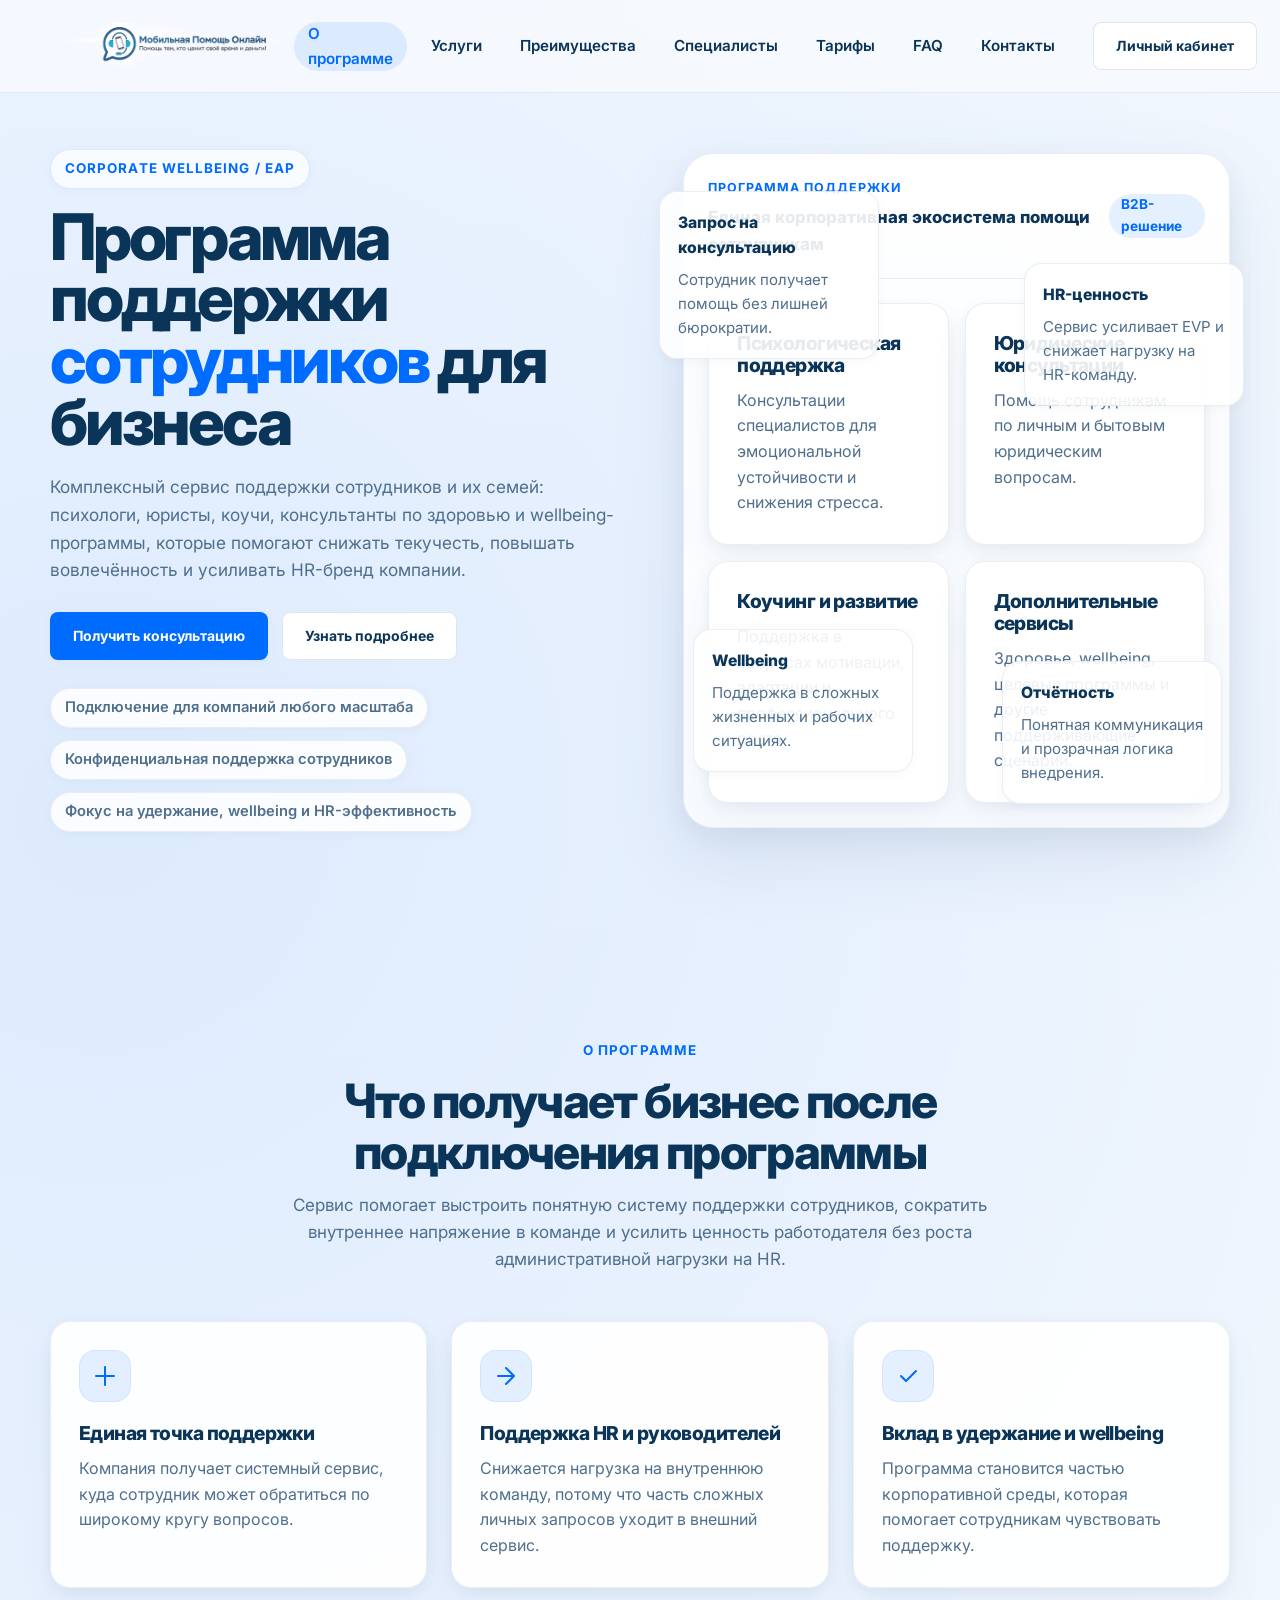
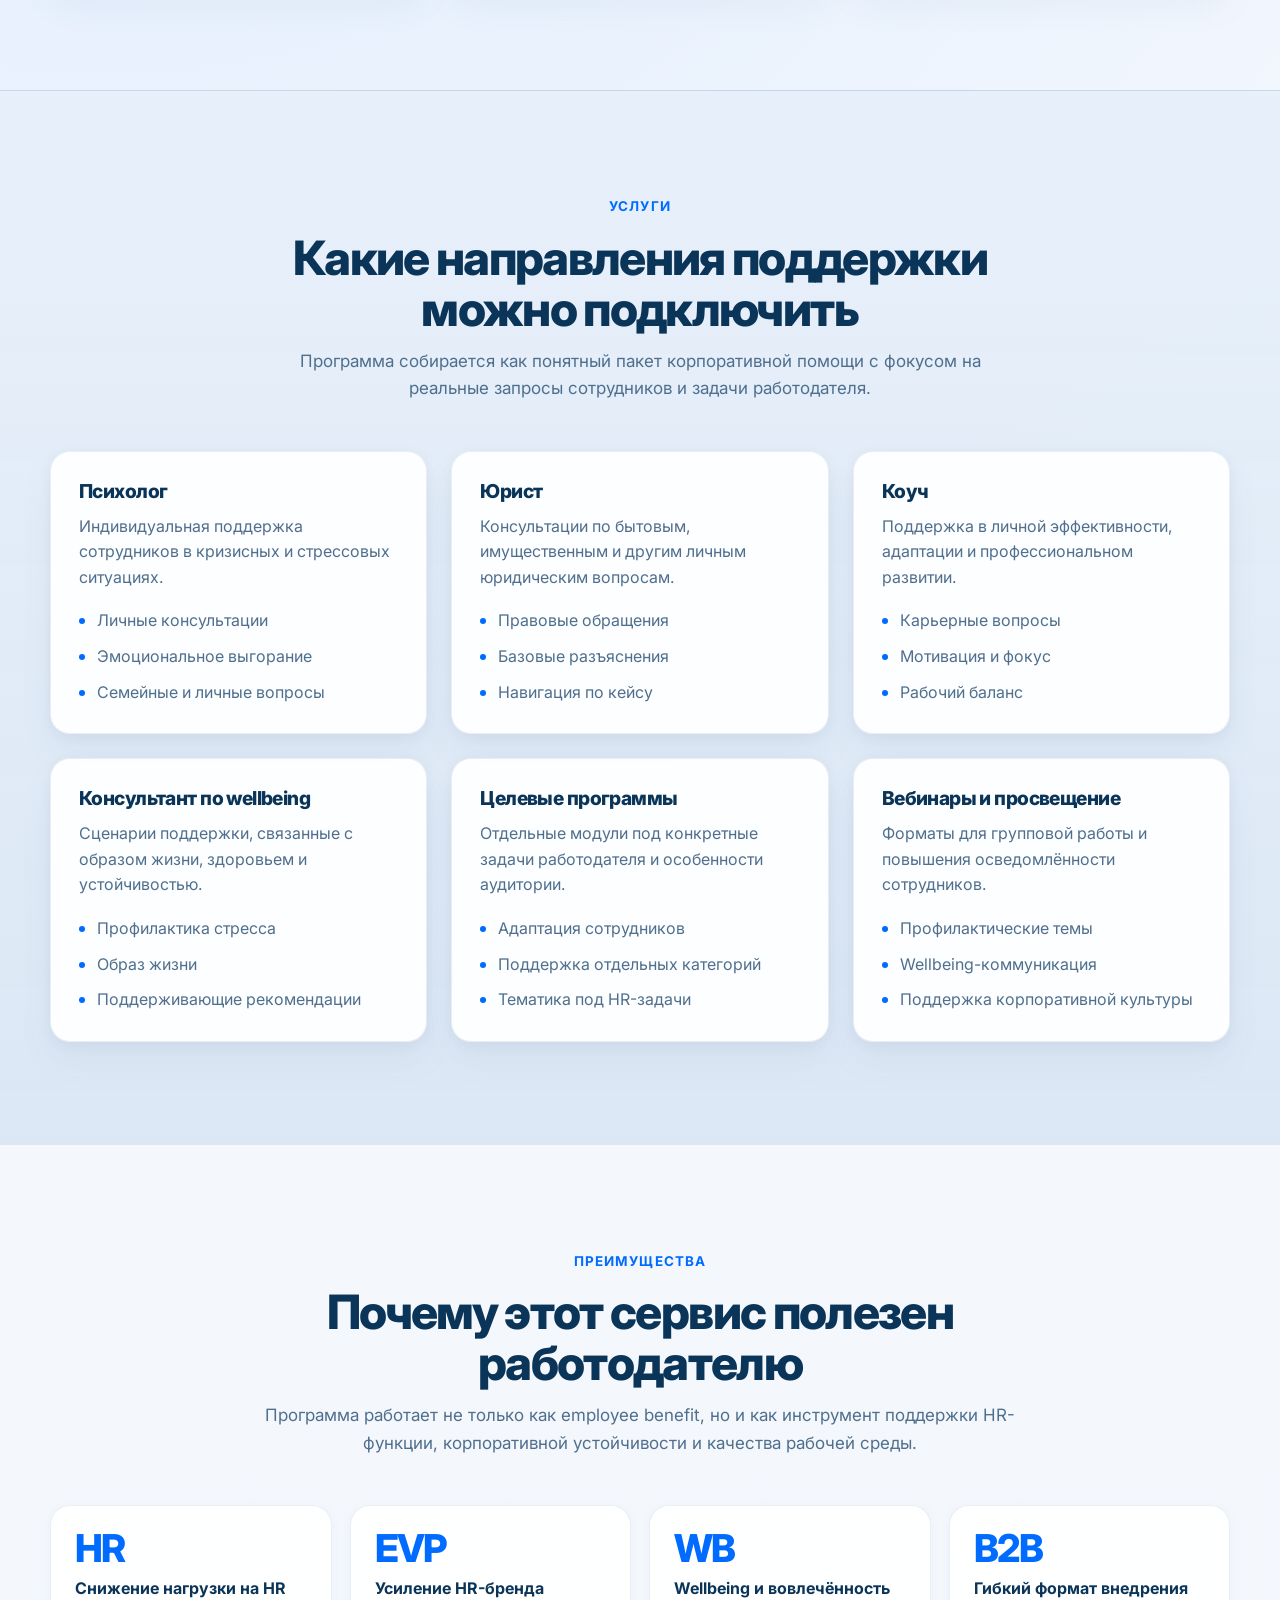
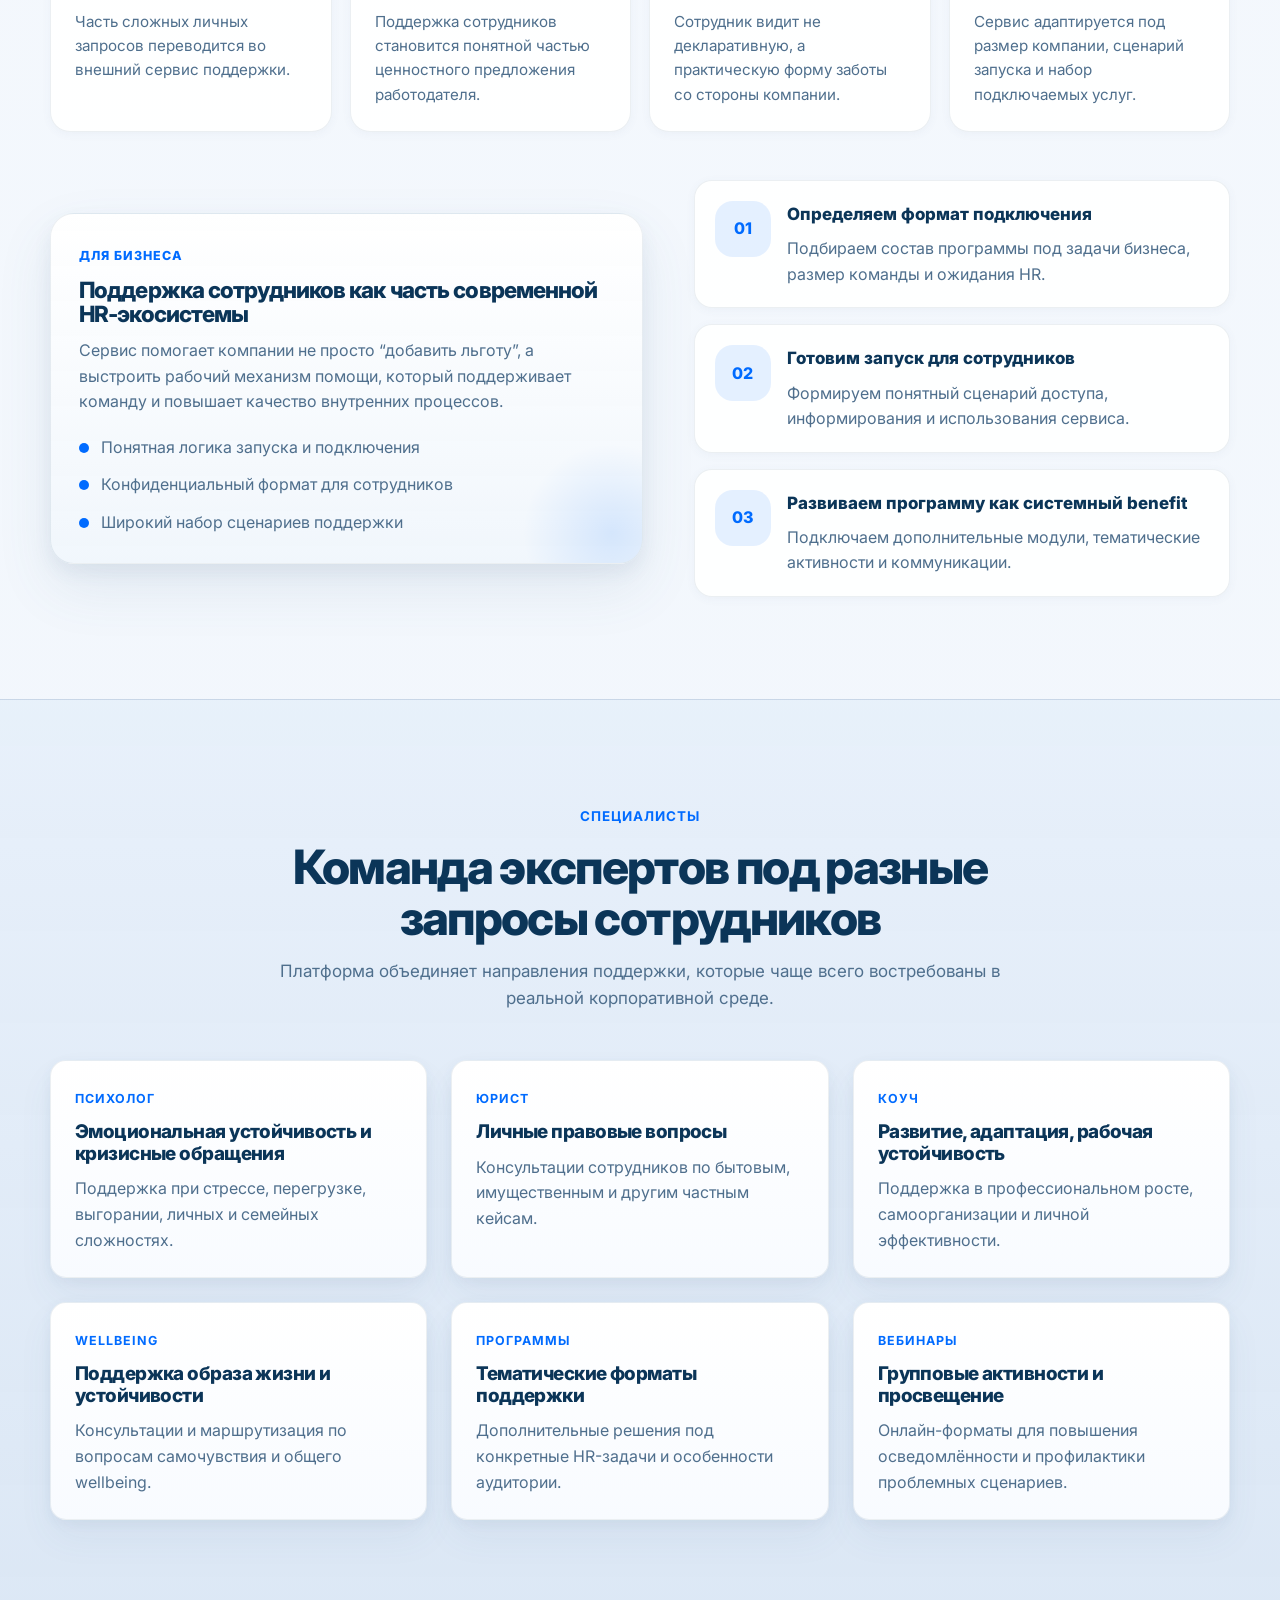
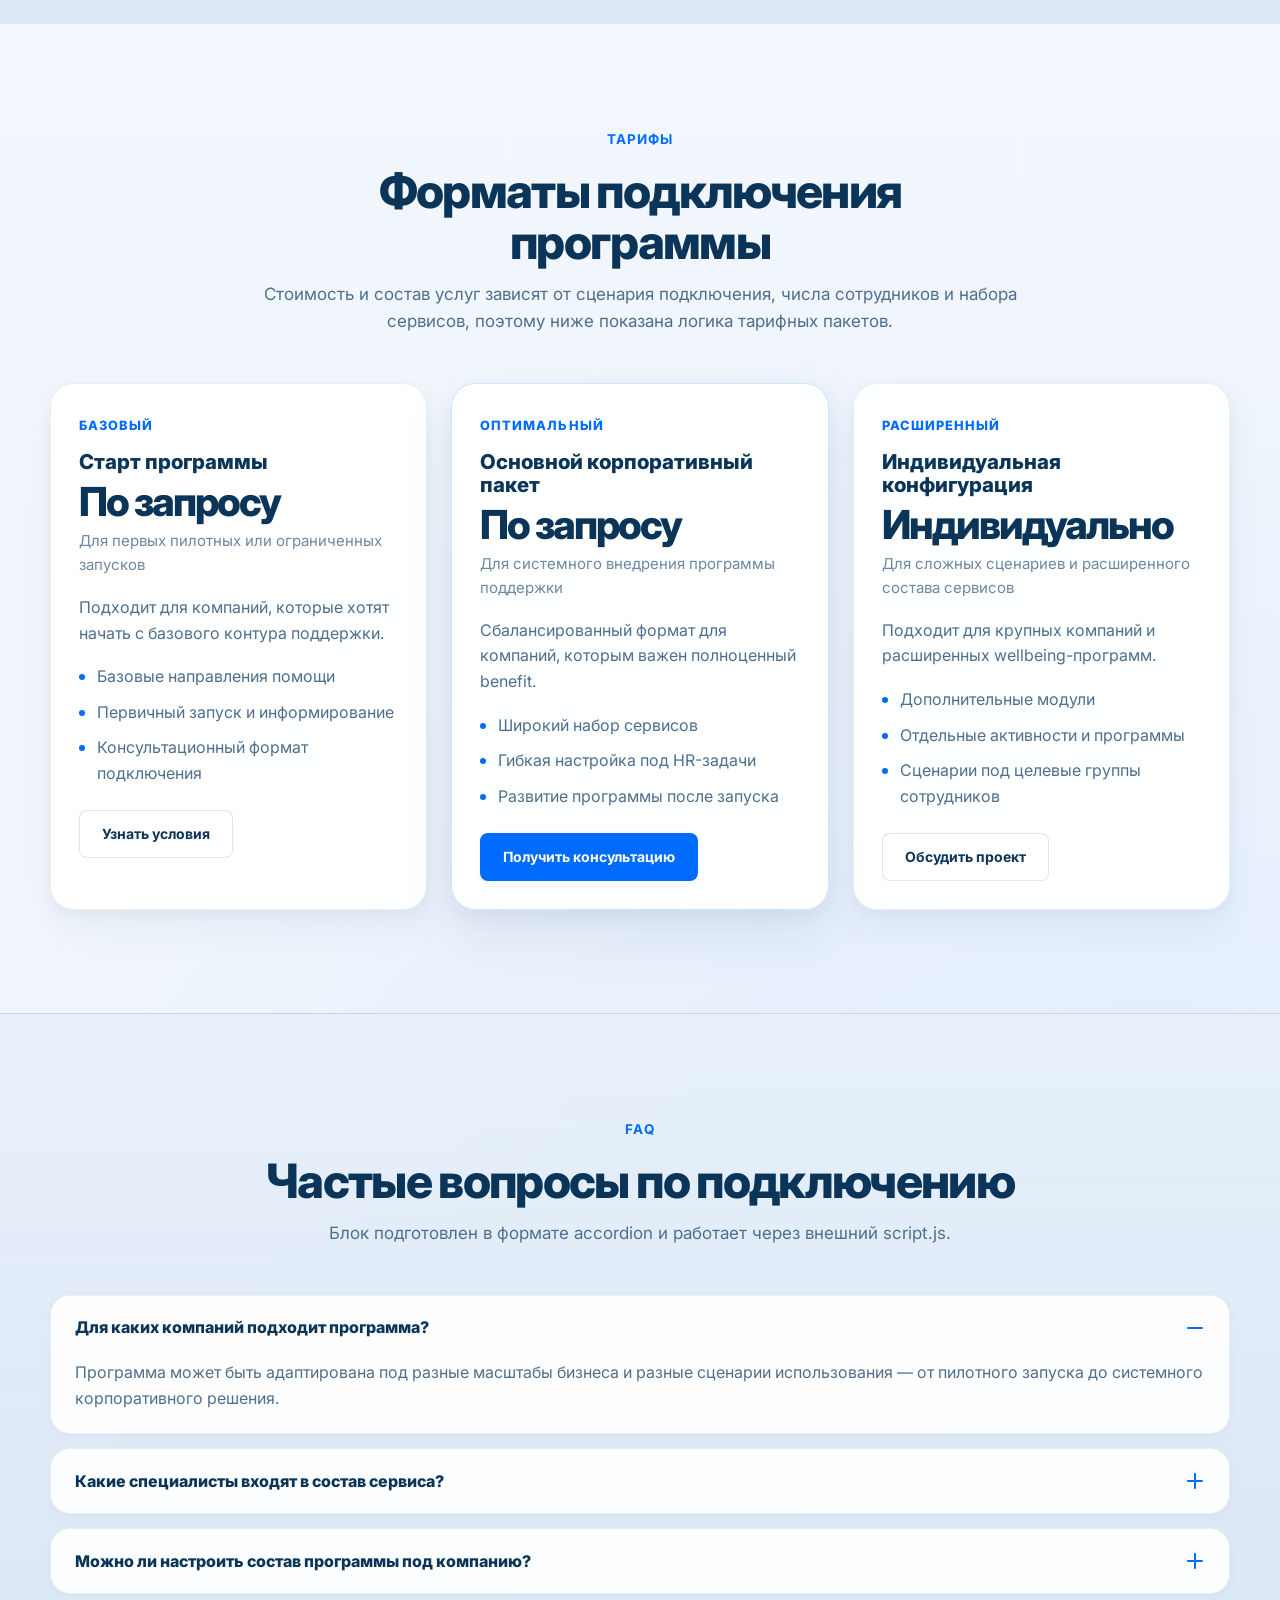
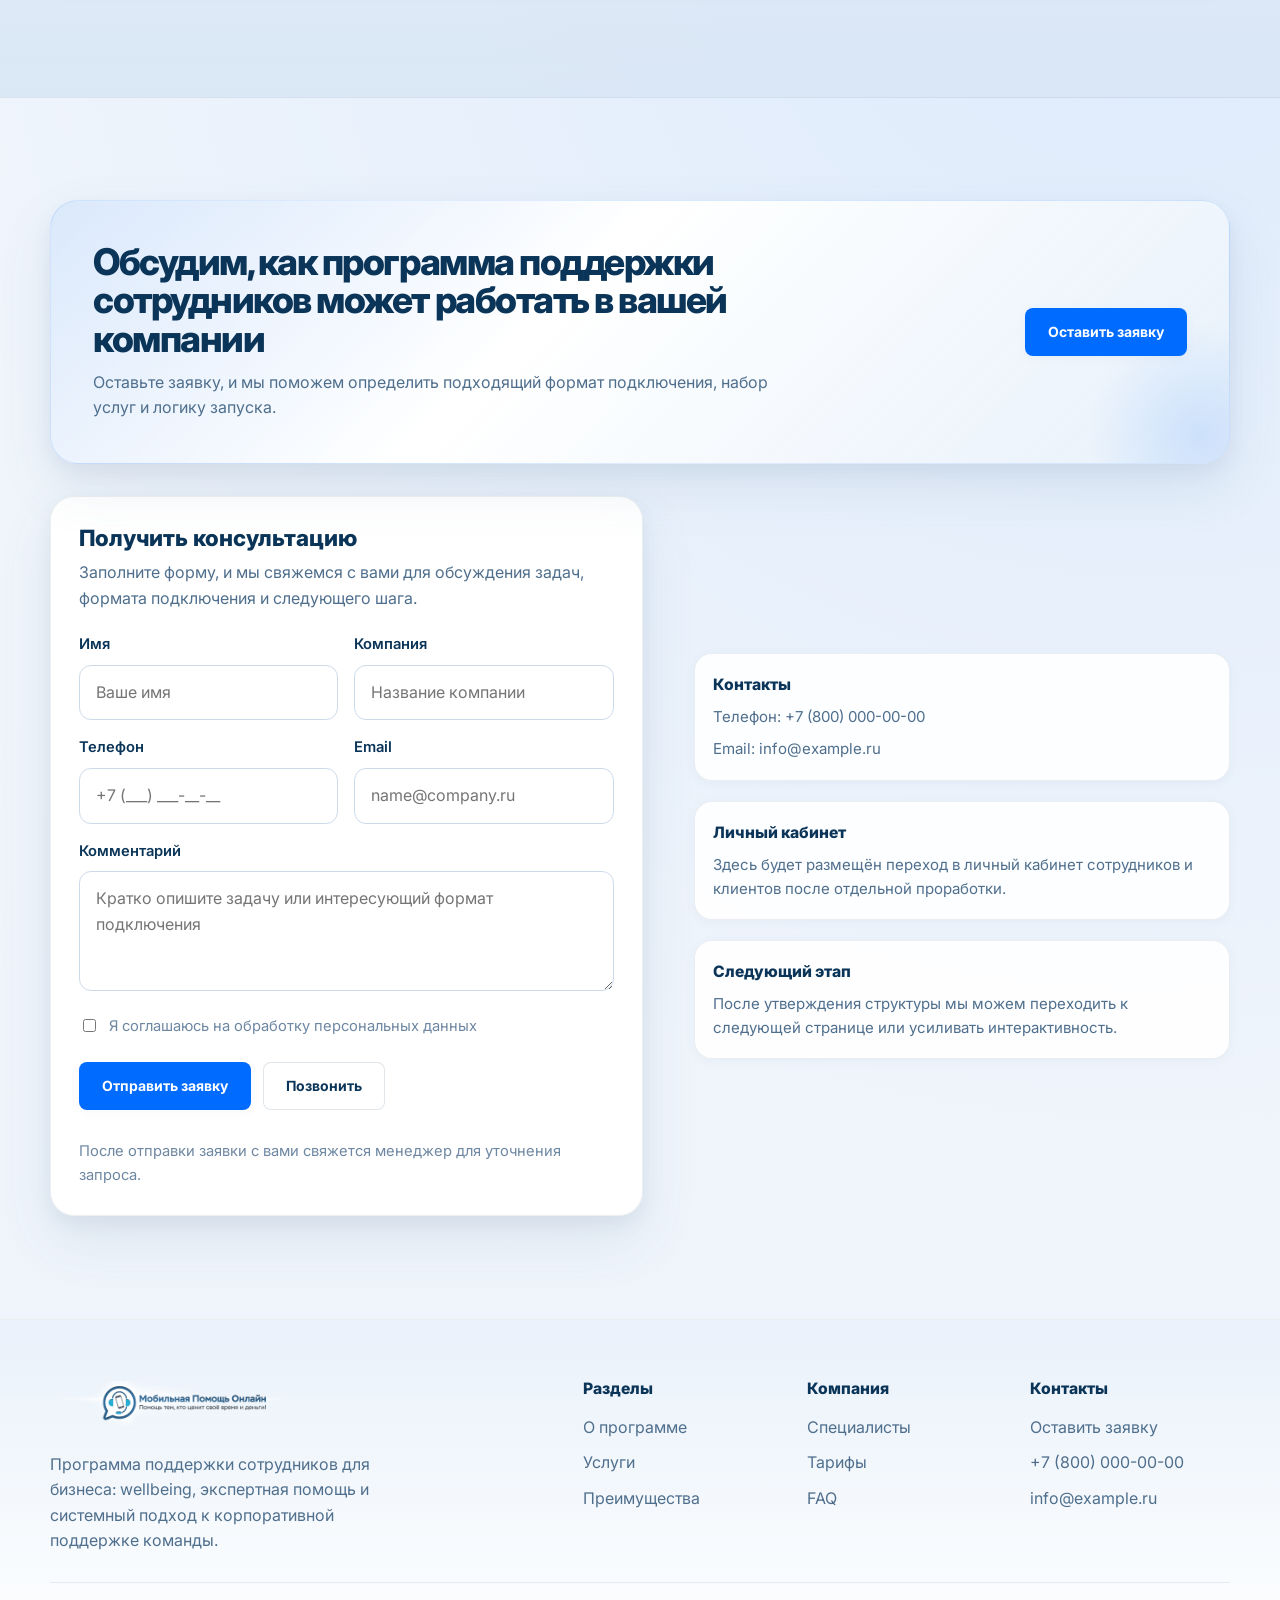
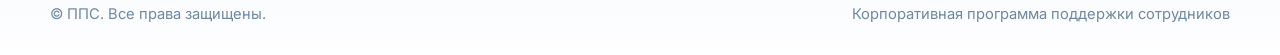
==== index.html @ 862544f7 "Update index.html" ====
<!DOCTYPE html>
<html lang="ru">
<head>
  <!-- ==========================================================================
       RU: Базовые метаданные страницы
       EN: Basic page metadata
       ========================================================================== -->
  <meta charset="UTF-8" />
  <meta name="viewport" content="width=device-width, initial-scale=1.0" />

  <!-- RU: Заголовок страницы
       EN: Page title -->
  <title>ППС — Программа поддержки сотрудников</title>

  <!-- RU: Подключение шрифтов
       EN: Font loading -->
  <link rel="preconnect" href="https://fonts.googleapis.com" />
  <link rel="preconnect" href="https://fonts.gstatic.com" crossorigin />
  <link
    href="https://fonts.googleapis.com/css2?family=Inter:wght@400;500;600;700;800&display=swap"
    rel="stylesheet"
  />

  <!-- RU: Подключение CSS по слоям — база, layout, components
       EN: Layered CSS loading — base, layout, components -->
  <link rel="stylesheet" href="./css/base.css" />
  <link rel="stylesheet" href="./css/layout.css" />
  <link rel="stylesheet" href="./css/components.css" />
</head>
<body>
  <!-- ==========================================================================
       RU: Шапка сайта
       EN: Site header
       ========================================================================== -->
  <header class="site-header">
    <div class="container site-header__inner">
      <!-- RU: Логотип проекта
           EN: Project logo -->
      <a class="site-brand" href="#top" aria-label="ППС — на главную">
        <img
          class="site-brand__logo"
          src="./assets/logo.png"
          alt="Логотип ППС"
          width="240"
          height="58"
        />
      </a>

      <!-- RU: Основная навигация
           EN: Main navigation -->
      <nav class="site-nav" id="site-nav" aria-label="Основная навигация">
        <ul class="site-nav__list">
          <li><a class="site-nav__link is-active" href="#about-program">О программе</a></li>
          <li><a class="site-nav__link" href="#solutions">Услуги</a></li>
          <li><a class="site-nav__link" href="#benefits">Преимущества</a></li>
          <li><a class="site-nav__link" href="#experts">Специалисты</a></li>
          <li><a class="site-nav__link" href="#pricing">Тарифы</a></li>
          <li><a class="site-nav__link" href="#faq">FAQ</a></li>
          <li><a class="site-nav__link" href="#contacts">Контакты</a></li>
        </ul>
      </nav>

      <!-- RU: Действия в шапке
           EN: Header actions -->
      <div class="site-header__actions">
        <a class="btn btn--secondary site-header__cta" href="#cabinet">Личный кабинет</a>

        <!-- RU: Кнопка мобильного меню
             EN: Mobile menu toggle -->
        <button
          class="menu-toggle"
          type="button"
          aria-label="Открыть меню"
          aria-expanded="false"
          aria-controls="site-nav"
        >
          <span class="menu-toggle__line"></span>
        </button>
      </div>
    </div>
  </header>

  <!-- ==========================================================================
       RU: Основное содержимое страницы
       EN: Main page content
       ========================================================================== -->
  <main id="top">
    <!-- ======================================================================
         RU: Hero section
         EN: Hero section
         ====================================================================== -->
    <section class="hero">
      <div class="container hero__inner">
        <div class="hero__content">
          <div class="hero__eyebrow">Corporate wellbeing / EAP</div>

          <h1 class="hero__title">
            Программа поддержки <span>сотрудников</span> для бизнеса
          </h1>

          <p class="hero__description">
            Комплексный сервис поддержки сотрудников и их семей: психологи, юристы,
            коучи, консультанты по здоровью и wellbeing-программы, которые помогают
            снижать текучесть, повышать вовлечённость и усиливать HR-бренд компании.
          </p>

          <div class="hero__actions">
            <a class="btn btn--primary" href="#contacts">Получить консультацию</a>
            <a class="btn btn--secondary" href="#about-program">Узнать подробнее</a>
          </div>

          <ul class="hero__meta">
            <li>Подключение для компаний любого масштаба</li>
            <li>Конфиденциальная поддержка сотрудников</li>
            <li>Фокус на удержание, wellbeing и HR-эффективность</li>
          </ul>
        </div>

        <div class="hero__visual" aria-hidden="true">
          <div class="hero__glow"></div>

          <div class="hero__floating-card hero__floating-card--a">
            <div class="mini-card">
              <div class="mini-card__title">Запрос на консультацию</div>
              <div class="mini-card__text">Сотрудник получает помощь без лишней бюрократии.</div>
            </div>
          </div>

          <div class="hero__floating-card hero__floating-card--b">
            <div class="mini-card">
              <div class="mini-card__title">HR-ценность</div>
              <div class="mini-card__text">Сервис усиливает EVP и снижает нагрузку на HR-команду.</div>
            </div>
          </div>

          <div class="hero__floating-card hero__floating-card--c">
            <div class="mini-card">
              <div class="mini-card__title">Wellbeing</div>
              <div class="mini-card__text">Поддержка в сложных жизненных и рабочих ситуациях.</div>
            </div>
          </div>

          <div class="hero__floating-card hero__floating-card--d">
            <div class="mini-card">
              <div class="mini-card__title">Отчётность</div>
              <div class="mini-card__text">Понятная коммуникация и прозрачная логика внедрения.</div>
            </div>
          </div>

          <div class="hero__panel">
            <div class="hero__panel-top">
              <div>
                <div class="hero__panel-kicker">Программа поддержки</div>
                <div class="hero__panel-title">Единая корпоративная экосистема помощи сотрудникам</div>
              </div>
              <div class="hero__panel-badge">B2B-решение</div>
            </div>

            <div class="hero__panel-body">
              <div class="hero__panel-grid">
                <div class="feature-card">
                  <div class="feature-card__title">Психологическая поддержка</div>
                  <div class="feature-card__text">
                    Консультации специалистов для эмоциональной устойчивости и снижения стресса.
                  </div>
                </div>

                <div class="feature-card">
                  <div class="feature-card__title">Юридические консультации</div>
                  <div class="feature-card__text">
                    Помощь сотрудникам по личным и бытовым юридическим вопросам.
                  </div>
                </div>

                <div class="feature-card">
                  <div class="feature-card__title">Коучинг и развитие</div>
                  <div class="feature-card__text">
                    Поддержка в вопросах мотивации, адаптации и профессионального роста.
                  </div>
                </div>

                <div class="feature-card">
                  <div class="feature-card__title">Дополнительные сервисы</div>
                  <div class="feature-card__text">
                    Здоровье, wellbeing, целевые программы и другие поддерживающие сценарии.
                  </div>
                </div>
              </div>
            </div>
          </div>
        </div>
      </div>
    </section>

    <!-- ======================================================================
         RU: О программе
         EN: About the program
         ====================================================================== -->
    <section class="section" id="about-program">
      <div class="container">
        <div class="section-head">
          <div class="eyebrow">О программе</div>
          <h2 class="section-title">Что получает бизнес после подключения программы</h2>
          <p class="section-description">
            Сервис помогает выстроить понятную систему поддержки сотрудников, сократить
            внутреннее напряжение в команде и усилить ценность работодателя без роста
            административной нагрузки на HR.
          </p>
        </div>

        <div class="grid-3">
          <article class="feature-card">
            <div class="feature-card__icon" aria-hidden="true">
              <svg viewBox="0 0 24 24" fill="none">
                <path d="M12 3v18M3 12h18" stroke="currentColor" stroke-width="2" stroke-linecap="round"/>
              </svg>
            </div>
            <h3 class="feature-card__title">Единая точка поддержки</h3>
            <p class="feature-card__text">
              Компания получает системный сервис, куда сотрудник может обратиться по широкому кругу вопросов.
            </p>
          </article>

          <article class="feature-card">
            <div class="feature-card__icon" aria-hidden="true">
              <svg viewBox="0 0 24 24" fill="none">
                <path d="M4 12h16M12 4l8 8-8 8" stroke="currentColor" stroke-width="2" stroke-linecap="round" stroke-linejoin="round"/>
              </svg>
            </div>
            <h3 class="feature-card__title">Поддержка HR и руководителей</h3>
            <p class="feature-card__text">
              Снижается нагрузка на внутреннюю команду, потому что часть сложных личных запросов уходит в внешний сервис.
            </p>
          </article>

          <article class="feature-card">
            <div class="feature-card__icon" aria-hidden="true">
              <svg viewBox="0 0 24 24" fill="none">
                <path d="M5 12l5 5L20 7" stroke="currentColor" stroke-width="2" stroke-linecap="round" stroke-linejoin="round"/>
              </svg>
            </div>
            <h3 class="feature-card__title">Вклад в удержание и wellbeing</h3>
            <p class="feature-card__text">
              Программа становится частью корпоративной среды, которая помогает сотрудникам чувствовать поддержку.
            </p>
          </article>
        </div>
      </div>
    </section>

    <!-- ======================================================================
         RU: Услуги / направления
         EN: Services / solution areas
         ====================================================================== -->
    <section class="section section--alt" id="solutions">
      <div class="container">
        <div class="section-head">
          <div class="eyebrow">Услуги</div>
          <h2 class="section-title">Какие направления поддержки можно подключить</h2>
          <p class="section-description">
            Программа собирается как понятный пакет корпоративной помощи с фокусом
            на реальные запросы сотрудников и задачи работодателя.
          </p>
        </div>

        <div class="grid-3">
          <article class="feature-card">
            <h3 class="feature-card__title">Психолог</h3>
            <p class="feature-card__text">Индивидуальная поддержка сотрудников в кризисных и стрессовых ситуациях.</p>
            <ul class="feature-card__list">
              <li>Личные консультации</li>
              <li>Эмоциональное выгорание</li>
              <li>Семейные и личные вопросы</li>
            </ul>
          </article>

          <article class="feature-card">
            <h3 class="feature-card__title">Юрист</h3>
            <p class="feature-card__text">Консультации по бытовым, имущественным и другим личным юридическим вопросам.</p>
            <ul class="feature-card__list">
              <li>Правовые обращения</li>
              <li>Базовые разъяснения</li>
              <li>Навигация по кейсу</li>
            </ul>
          </article>

          <article class="feature-card">
            <h3 class="feature-card__title">Коуч</h3>
            <p class="feature-card__text">Поддержка в личной эффективности, адаптации и профессиональном развитии.</p>
            <ul class="feature-card__list">
              <li>Карьерные вопросы</li>
              <li>Мотивация и фокус</li>
              <li>Рабочий баланс</li>
            </ul>
          </article>

          <article class="feature-card">
            <h3 class="feature-card__title">Консультант по wellbeing</h3>
            <p class="feature-card__text">Сценарии поддержки, связанные с образом жизни, здоровьем и устойчивостью.</p>
            <ul class="feature-card__list">
              <li>Профилактика стресса</li>
              <li>Образ жизни</li>
              <li>Поддерживающие рекомендации</li>
            </ul>
          </article>

          <article class="feature-card">
            <h3 class="feature-card__title">Целевые программы</h3>
            <p class="feature-card__text">Отдельные модули под конкретные задачи работодателя и особенности аудитории.</p>
            <ul class="feature-card__list">
              <li>Адаптация сотрудников</li>
              <li>Поддержка отдельных категорий</li>
              <li>Тематика под HR-задачи</li>
            </ul>
          </article>

          <article class="feature-card">
            <h3 class="feature-card__title">Вебинары и просвещение</h3>
            <p class="feature-card__text">Форматы для групповой работы и повышения осведомлённости сотрудников.</p>
            <ul class="feature-card__list">
              <li>Профилактические темы</li>
              <li>Wellbeing-коммуникация</li>
              <li>Поддержка корпоративной культуры</li>
            </ul>
          </article>
        </div>
      </div>
    </section>

    <!-- ======================================================================
         RU: Преимущества / выгоды
         EN: Benefits / value
         ====================================================================== -->
    <section class="section" id="benefits">
      <div class="container">
        <div class="section-head">
          <div class="eyebrow">Преимущества</div>
          <h2 class="section-title">Почему этот сервис полезен работодателю</h2>
          <p class="section-description">
            Программа работает не только как employee benefit, но и как инструмент
            поддержки HR-функции, корпоративной устойчивости и качества рабочей среды.
          </p>
        </div>

        <div class="metrics-row">
          <article class="metric-card">
            <div class="metric-card__value">HR</div>
            <div class="metric-card__label">Снижение нагрузки на HR</div>
            <p class="metric-card__text">Часть сложных личных запросов переводится во внешний сервис поддержки.</p>
          </article>

          <article class="metric-card">
            <div class="metric-card__value">EVP</div>
            <div class="metric-card__label">Усиление HR-бренда</div>
            <p class="metric-card__text">Поддержка сотрудников становится понятной частью ценностного предложения работодателя.</p>
          </article>

          <article class="metric-card">
            <div class="metric-card__value">WB</div>
            <div class="metric-card__label">Wellbeing и вовлечённость</div>
            <p class="metric-card__text">Сотрудник видит не декларативную, а практическую форму заботы со стороны компании.</p>
          </article>

          <article class="metric-card">
            <div class="metric-card__value">B2B</div>
            <div class="metric-card__label">Гибкий формат внедрения</div>
            <p class="metric-card__text">Сервис адаптируется под размер компании, сценарий запуска и набор подключаемых услуг.</p>
          </article>
        </div>

        <div class="split-section split-section--center" style="margin-top: 48px;">
          <div class="showcase-card">
            <div class="showcase-card__kicker">Для бизнеса</div>
            <h3 class="showcase-card__title">Поддержка сотрудников как часть современной HR-экосистемы</h3>
            <p class="showcase-card__text">
              Сервис помогает компании не просто “добавить льготу”, а выстроить рабочий механизм помощи,
              который поддерживает команду и повышает качество внутренних процессов.
            </p>
            <ul class="showcase-card__list">
              <li><span class="showcase-card__dot"></span><span>Понятная логика запуска и подключения</span></li>
              <li><span class="showcase-card__dot"></span><span>Конфиденциальный формат для сотрудников</span></li>
              <li><span class="showcase-card__dot"></span><span>Широкий набор сценариев поддержки</span></li>
            </ul>
          </div>

          <div>
            <ul class="step-list">
              <li class="step-item">
                <div class="step-item__index">01</div>
                <div>
                  <h3 class="step-item__title">Определяем формат подключения</h3>
                  <p class="step-item__text">Подбираем состав программы под задачи бизнеса, размер команды и ожидания HR.</p>
                </div>
              </li>

              <li class="step-item">
                <div class="step-item__index">02</div>
                <div>
                  <h3 class="step-item__title">Готовим запуск для сотрудников</h3>
                  <p class="step-item__text">Формируем понятный сценарий доступа, информирования и использования сервиса.</p>
                </div>
              </li>

              <li class="step-item">
                <div class="step-item__index">03</div>
                <div>
                  <h3 class="step-item__title">Развиваем программу как системный benefit</h3>
                  <p class="step-item__text">Подключаем дополнительные модули, тематические активности и коммуникации.</p>
                </div>
              </li>
            </ul>
          </div>
        </div>
      </div>
    </section>

    <!-- ======================================================================
         RU: Специалисты
         EN: Experts
         ====================================================================== -->
    <section class="section section--alt" id="experts">
      <div class="container">
        <div class="section-head">
          <div class="eyebrow">Специалисты</div>
          <h2 class="section-title">Команда экспертов под разные запросы сотрудников</h2>
          <p class="section-description">
            Платформа объединяет направления поддержки, которые чаще всего востребованы
            в реальной корпоративной среде.
          </p>
        </div>

        <div class="grid-3">
          <article class="card card--padded card--interactive">
            <div class="card__eyebrow">Психолог</div>
            <h3 class="card__title">Эмоциональная устойчивость и кризисные обращения</h3>
            <p class="card__text">Поддержка при стрессе, перегрузке, выгорании, личных и семейных сложностях.</p>
          </article>

          <article class="card card--padded card--interactive">
            <div class="card__eyebrow">Юрист</div>
            <h3 class="card__title">Личные правовые вопросы</h3>
            <p class="card__text">Консультации сотрудников по бытовым, имущественным и другим частным кейсам.</p>
          </article>

          <article class="card card--padded card--interactive">
            <div class="card__eyebrow">Коуч</div>
            <h3 class="card__title">Развитие, адаптация, рабочая устойчивость</h3>
            <p class="card__text">Поддержка в профессиональном росте, самоорганизации и личной эффективности.</p>
          </article>

          <article class="card card--padded card--interactive">
            <div class="card__eyebrow">Wellbeing</div>
            <h3 class="card__title">Поддержка образа жизни и устойчивости</h3>
            <p class="card__text">Консультации и маршрутизация по вопросам самочувствия и общего wellbeing.</p>
          </article>

          <article class="card card--padded card--interactive">
            <div class="card__eyebrow">Программы</div>
            <h3 class="card__title">Тематические форматы поддержки</h3>
            <p class="card__text">Дополнительные решения под конкретные HR-задачи и особенности аудитории.</p>
          </article>

          <article class="card card--padded card--interactive">
            <div class="card__eyebrow">Вебинары</div>
            <h3 class="card__title">Групповые активности и просвещение</h3>
            <p class="card__text">Онлайн-форматы для повышения осведомлённости и профилактики проблемных сценариев.</p>
          </article>
        </div>
      </div>
    </section>

    <!-- ======================================================================
         RU: Тарифы
         EN: Pricing
         ====================================================================== -->
    <section class="section" id="pricing">
      <div class="container">
        <div class="section-head">
          <div class="eyebrow">Тарифы</div>
          <h2 class="section-title">Форматы подключения программы</h2>
          <p class="section-description">
            Стоимость и состав услуг зависят от сценария подключения, числа сотрудников
            и набора сервисов, поэтому ниже показана логика тарифных пакетов.
          </p>
        </div>

        <div class="grid-3">
          <article class="pricing-card">
            <div class="pricing-card__label">Базовый</div>
            <h3 class="pricing-card__title">Старт программы</h3>
            <div class="pricing-card__price">По запросу</div>
            <div class="pricing-card__note">Для первых пилотных или ограниченных запусков</div>
            <p class="pricing-card__text">Подходит для компаний, которые хотят начать с базового контура поддержки.</p>
            <ul class="pricing-card__features">
              <li>Базовые направления помощи</li>
              <li>Первичный запуск и информирование</li>
              <li>Консультационный формат подключения</li>
            </ul>
            <a class="btn btn--secondary" href="#contacts">Узнать условия</a>
          </article>

          <article class="pricing-card pricing-card--featured">
            <div class="pricing-card__label">Оптимальный</div>
            <h3 class="pricing-card__title">Основной корпоративный пакет</h3>
            <div class="pricing-card__price">По запросу</div>
            <div class="pricing-card__note">Для системного внедрения программы поддержки</div>
            <p class="pricing-card__text">Сбалансированный формат для компаний, которым важен полноценный benefit.</p>
            <ul class="pricing-card__features">
              <li>Широкий набор сервисов</li>
              <li>Гибкая настройка под HR-задачи</li>
              <li>Развитие программы после запуска</li>
            </ul>
            <a class="btn btn--primary" href="#contacts">Получить консультацию</a>
          </article>

          <article class="pricing-card">
            <div class="pricing-card__label">Расширенный</div>
            <h3 class="pricing-card__title">Индивидуальная конфигурация</h3>
            <div class="pricing-card__price">Индивидуально</div>
            <div class="pricing-card__note">Для сложных сценариев и расширенного состава сервисов</div>
            <p class="pricing-card__text">Подходит для крупных компаний и расширенных wellbeing-программ.</p>
            <ul class="pricing-card__features">
              <li>Дополнительные модули</li>
              <li>Отдельные активности и программы</li>
              <li>Сценарии под целевые группы сотрудников</li>
            </ul>
            <a class="btn btn--secondary" href="#contacts">Обсудить проект</a>
          </article>
        </div>
      </div>
    </section>

    <!-- ======================================================================
         RU: FAQ
         EN: FAQ
         ====================================================================== -->
    <section class="section section--alt" id="faq">
      <div class="container">
        <div class="section-head">
          <div class="eyebrow">FAQ</div>
          <h2 class="section-title">Частые вопросы по подключению</h2>
          <p class="section-description">
            Блок подготовлен в формате accordion и работает через внешний script.js.
          </p>
        </div>

        <div class="faq">
          <article class="faq-item is-open">
            <button class="faq-item__button" type="button">
              <span class="faq-item__title">Для каких компаний подходит программа?</span>
              <span class="faq-item__icon" aria-hidden="true"></span>
            </button>
            <div class="faq-item__content">
              Программа может быть адаптирована под разные масштабы бизнеса и разные сценарии
              использования — от пилотного запуска до системного корпоративного решения.
            </div>
          </article>

          <article class="faq-item">
            <button class="faq-item__button" type="button">
              <span class="faq-item__title">Какие специалисты входят в состав сервиса?</span>
              <span class="faq-item__icon" aria-hidden="true"></span>
            </button>
            <div class="faq-item__content">
              Базово это психологи, юристы, коучи и другие специалисты, а также дополнительные
              wellbeing-сценарии и тематические программы.
            </div>
          </article>

          <article class="faq-item">
            <button class="faq-item__button" type="button">
              <span class="faq-item__title">Можно ли настроить состав программы под компанию?</span>
              <span class="faq-item__icon" aria-hidden="true"></span>
            </button>
            <div class="faq-item__content">
              Да, структура программы может подбираться под тип бизнеса, размер штата,
              задачи HR и формат поддержки сотрудников.
            </div>
          </article>
        </div>
      </div>
    </section>

    <!-- ======================================================================
         RU: CTA + форма
         EN: CTA + lead form
         ====================================================================== -->
    <section class="section" id="contacts">
      <div class="container stack-32">
        <div class="cta-panel">
          <div class="cta-panel__inner">
            <div class="cta-panel__content">
              <h2 class="cta-panel__title">Обсудим, как программа поддержки сотрудников может работать в вашей компании</h2>
              <p class="cta-panel__text">
                Оставьте заявку, и мы поможем определить подходящий формат подключения,
                набор услуг и логику запуска.
              </p>
            </div>

            <div class="cta-panel__actions">
              <a class="btn btn--primary" href="#lead-form">Оставить заявку</a>
            </div>
          </div>
        </div>

        <div class="split-section split-section--center">
          <div class="form-card" id="lead-form">
            <h3 class="form-card__title">Получить консультацию</h3>
            <p class="form-card__text">
              Заполните форму, и мы свяжемся с вами для обсуждения задач, формата подключения и следующего шага.
            </p>

            <form class="form-grid" action="#" method="post">
              <div class="form-grid form-grid--2">
                <div class="field">
                  <label for="name">Имя</label>
                  <input id="name" name="name" type="text" placeholder="Ваше имя" />
                </div>

                <div class="field">
                  <label for="company">Компания</label>
                  <input id="company" name="company" type="text" placeholder="Название компании" />
                </div>
              </div>

              <div class="form-grid form-grid--2">
                <div class="field">
                  <label for="phone">Телефон</label>
                  <input id="phone" name="phone" type="tel" placeholder="+7 (___) ___-__-__" />
                </div>

                <div class="field">
                  <label for="email">Email</label>
                  <input id="email" name="email" type="email" placeholder="name@company.ru" />
                </div>
              </div>

              <div class="field">
                <label for="message">Комментарий</label>
                <textarea id="message" name="message" placeholder="Кратко опишите задачу или интересующий формат подключения"></textarea>
              </div>

              <label class="form-agreement">
                <input type="checkbox" name="agreement" />
                <span>Я соглашаюсь на обработку персональных данных</span>
              </label>

              <div class="form-actions">
                <button class="btn btn--primary" type="submit">Отправить заявку</button>
                <a class="btn btn--secondary" href="tel:+78000000000">Позвонить</a>
              </div>

              <div class="form-note">
                После отправки заявки с вами свяжется менеджер для уточнения запроса.
              </div>
            </form>
          </div>

          <div class="stack-20">
            <div class="mini-card">
              <div class="mini-card__title">Контакты</div>
              <div class="mini-card__text">Телефон: +7 (800) 000-00-00</div>
              <div class="mini-card__text">Email: info@example.ru</div>
            </div>

            <div class="mini-card" id="cabinet">
              <div class="mini-card__title">Личный кабинет</div>
              <div class="mini-card__text">
                Здесь будет размещён переход в личный кабинет сотрудников и клиентов после отдельной проработки.
              </div>
            </div>

            <div class="mini-card">
              <div class="mini-card__title">Следующий этап</div>
              <div class="mini-card__text">
                После утверждения структуры мы можем переходить к следующей странице или усиливать интерактивность.
              </div>
            </div>
          </div>
        </div>
      </div>
    </section>
  </main>

  <!-- ==========================================================================
       RU: Футер
       EN: Footer
       ========================================================================== -->
  <footer class="site-footer">
    <div class="container">
      <div class="site-footer__top">
        <div class="site-footer__brand">
          <a class="site-brand" href="#top" aria-label="ППС — на главную">
            <img
              class="site-brand__logo"
              src="./assets/logo.png"
              alt="Логотип ППС"
              width="240"
              height="58"
            />
          </a>

          <p class="site-footer__description">
            Программа поддержки сотрудников для бизнеса: wellbeing, экспертная помощь
            и системный подход к корпоративной поддержке команды.
          </p>
        </div>

        <div class="site-footer__nav">
          <div>
            <div class="site-footer__title">Разделы</div>
            <ul class="site-footer__list">
              <li><a href="#about-program">О программе</a></li>
              <li><a href="#solutions">Услуги</a></li>
              <li><a href="#benefits">Преимущества</a></li>
            </ul>
          </div>

          <div>
            <div class="site-footer__title">Компания</div>
            <ul class="site-footer__list">
              <li><a href="#experts">Специалисты</a></li>
              <li><a href="#pricing">Тарифы</a></li>
              <li><a href="#faq">FAQ</a></li>
            </ul>
          </div>

          <div>
            <div class="site-footer__title">Контакты</div>
            <ul class="site-footer__list">
              <li><a href="#contacts">Оставить заявку</a></li>
              <li><a href="tel:+78000000000">+7 (800) 000-00-00</a></li>
              <li><a href="mailto:info@example.ru">info@example.ru</a></li>
            </ul>
          </div>
        </div>
      </div>

      <div class="site-footer__bottom">
        <div>© ППС. Все права защищены.</div>
        <div>Корпоративная программа поддержки сотрудников</div>
      </div>
    </div>
  </footer>

  <!-- ==========================================================================
       RU: Кнопка "наверх"
       EN: Back-to-top button
       ========================================================================== -->
  <button class="back-to-top" type="button" aria-label="Наверх">
    <svg viewBox="0 0 24 24" fill="none">
      <path
        d="M12 19V5M12 5L6 11M12 5L18 11"
        stroke="currentColor"
        stroke-width="2"
        stroke-linecap="round"
        stroke-linejoin="round"
      />
    </svg>
  </button>

  <!-- ==========================================================================
       RU: Подключение внешнего JavaScript
       EN: External JavaScript file
       ========================================================================== -->
  <script src="./js/script.js"></script>
</body>
</html>
---- css/base.css ----
/* ==========================================================================
   RU: Базовый слой стилей проекта PPS-v2
   EN: Base stylesheet layer for the PPS-v2 project

   RU: Этот файл содержит:
   - reset / нормализацию
   - токены дизайн-системы
   - базовые типографические правила
   - контейнеры
   - общие секции
   - кнопки
   - базовые состояния элементов

   EN: This file contains:
   - reset / normalization
   - design system tokens
   - base typography rules
   - containers
   - generic sections
   - buttons
   - base element states
   ========================================================================== */

/* ==========================================================================
   RU: Токены дизайн-системы
   EN: Design system tokens
   ========================================================================== */
:root {
  /* RU: Шрифты / EN: Fonts */
  --font-body: "Inter", Arial, sans-serif;
  --font-display: "Inter", Arial, sans-serif;

  /* RU: Базовая палитра / EN: Core palette */
  --color-bg: #eef4fb;
  --color-bg-soft: #f7fafe;
  --color-surface: #ffffff;
  --color-surface-alt: #e7f0fa;
  --color-surface-deep: #d7e5f4;

  --color-text: #0b3558;
  --color-text-muted: #4f6f8d;
  --color-text-soft: #6e87a2;

  --color-primary: #006bff;
  --color-primary-hover: #0059d6;
  --color-primary-active: #0047ac;

  --color-border: #cddaea;
  --color-divider: #d6e2ee;

  /* RU: Тени / EN: Shadows */
  --shadow-xs: 0 2px 10px rgba(71, 103, 136, 0.05);
  --shadow-sm: 0 4px 12px rgba(71, 103, 136, 0.06), 0 18px 36px rgba(71, 103, 136, 0.06);
  --shadow-md: 0 8px 18px rgba(71, 103, 136, 0.08), 0 24px 56px rgba(71, 103, 136, 0.10);
  --shadow-lg: 0 10px 24px rgba(71, 103, 136, 0.08), 0 30px 72px rgba(71, 103, 136, 0.12);

  /* RU: Скругления / EN: Border radius */
  --radius-sm: 8px;
  --radius-md: 12px;
  --radius-lg: 16px;
  --radius-xl: 24px;
  --radius-2xl: 30px;
  --radius-pill: 999px;

  /* RU: Контейнеры и размеры / EN: Containers and sizes */
  --container: 1180px;
  --header-height: 92px;

  /* RU: Отступы / EN: Spacing scale */
  --space-8: 8px;
  --space-10: 10px;
  --space-12: 12px;
  --space-14: 14px;
  --space-16: 16px;
  --space-18: 18px;
  --space-20: 20px;
  --space-22: 22px;
  --space-24: 24px;
  --space-28: 28px;
  --space-32: 32px;
  --space-36: 36px;
  --space-40: 40px;
  --space-48: 48px;
  --space-56: 56px;
  --space-64: 64px;
  --space-72: 72px;
  --space-80: 80px;

  /* RU: Типографика / EN: Typography */
  --text-sm: 0.875rem;
  --text-base: 1rem;
  --text-md: 1.0625rem;
  --text-lg: 1.25rem;
  --text-xl: 1.5rem;

  /* RU: Переходы / EN: Transitions */
  --transition: 220ms ease;
}

/* ==========================================================================
   RU: Reset / нормализация
   EN: Reset / normalization
   ========================================================================== */
*,
*::before,
*::after {
  box-sizing: border-box;
}

html {
  scroll-behavior: smooth;
}

body,
h1,
h2,
h3,
h4,
h5,
h6,
p,
ul,
ol,
figure,
blockquote {
  margin: 0;
}

ul,
ol {
  padding: 0;
}

img,
picture,
svg,
video,
canvas {
  display: block;
  max-width: 100%;
}

a {
  color: inherit;
  text-decoration: none;
}

button,
input,
textarea,
select {
  font: inherit;
  color: inherit;
}

button {
  border: 0;
  background: transparent;
  cursor: pointer;
}

/* ==========================================================================
   RU: Базовые стили документа
   EN: Base document styles
   ========================================================================== */
html,
body {
  min-height: 100%;
}

body {
  font-family: var(--font-body);
  font-size: var(--text-base);
  line-height: 1.6;
  color: var(--color-text);
  background:
    radial-gradient(circle at 8% 10%, rgba(0, 107, 255, 0.10), transparent 24%),
    radial-gradient(circle at 90% 78%, rgba(0, 107, 255, 0.08), transparent 20%),
    linear-gradient(180deg, var(--color-bg-soft) 0%, var(--color-bg) 100%);
  min-width: 320px;
  overflow-x: hidden;
  text-rendering: optimizeLegibility;
  -webkit-font-smoothing: antialiased;
}

main {
  display: block;
  overflow: clip;
}

section {
  position: relative;
}

p {
  max-width: 72ch;
}

/* ==========================================================================
   RU: Фокус и доступность
   EN: Focus and accessibility
   ========================================================================== */
:focus-visible {
  outline: 3px solid rgba(0, 107, 255, 0.28);
  outline-offset: 2px;
}

::selection {
  background: rgba(0, 107, 255, 0.16);
  color: var(--color-text);
}

/* ==========================================================================
   RU: Базовые utility-классы
   EN: Base utility classes
   ========================================================================== */
.container {
  width: min(calc(100% - 32px), var(--container));
  margin: 0 auto;
}

.section {
  position: relative;
  padding: clamp(84px, 8vw, 120px) 0;
}

.section + .section {
  border-top: 1px solid rgba(11, 53, 88, 0.09);
}

.section--alt {
  background: linear-gradient(180deg, rgba(231, 240, 250, 0.94), rgba(217, 230, 244, 0.90));
}

.section-head {
  max-width: 760px;
  margin: 0 auto 48px;
  text-align: center;
}

.eyebrow {
  display: inline-flex;
  margin-bottom: 14px;
  font-size: 0.84rem;
  font-weight: 700;
  letter-spacing: 0.08em;
  text-transform: uppercase;
  color: var(--color-primary);
}

.section-title {
  margin-bottom: 14px;
  font-size: clamp(2rem, 1.6rem + 1.7vw, 3rem);
  line-height: 1.08;
  letter-spacing: -0.035em;
  font-weight: 800;
}

.section-description {
  font-size: var(--text-md);
  color: var(--color-text-muted);
}

/* ==========================================================================
   RU: Кнопки
   EN: Buttons
   ========================================================================== */
.btn {
  display: inline-flex;
  align-items: center;
  justify-content: center;
  min-height: 48px;
  padding: 0 22px;
  border: 1px solid transparent;
  border-radius: var(--radius-sm);
  font-size: var(--text-sm);
  font-weight: 700;
  transition:
    transform var(--transition),
    background-color var(--transition),
    border-color var(--transition),
    color var(--transition),
    box-shadow var(--transition);
}

.btn:hover {
  transform: translateY(-1px);
}

.btn:active {
  transform: translateY(0);
}

.btn--primary {
  background: var(--color-primary);
  color: #ffffff;
  box-shadow: var(--shadow-xs);
}

.btn--primary:hover {
  background: var(--color-primary-hover);
}

.btn--primary:active {
  background: var(--color-primary-active);
}

.btn--secondary {
  background: #ffffff;
  color: var(--color-text);
  border-color: rgba(11, 53, 88, 0.12);
}

.btn--secondary:hover {
  border-color: rgba(0, 107, 255, 0.22);
  color: var(--color-primary);
}

/* ==========================================================================
   RU: Общие базовые media-элементы
   EN: Shared base media elements
   ========================================================================== */
.site-brand {
  display: inline-flex;
  align-items: center;
  flex: 0 0 auto;
}

/* RU: Делаем логотип заметно крупнее, чем раньше
   EN: Make the logo visibly larger than before */
.site-brand__logo {
  display: block;
  width: auto;
  height: 58px;
  max-width: 240px;
  object-fit: contain;
  object-position: left center;
}

/* ==========================================================================
   RU: Базовые поля формы
   EN: Base form controls
   ========================================================================== */
.field label {
  display: block;
  margin-bottom: 8px;
  font-size: 0.92rem;
  font-weight: 600;
}

.field input,
.field textarea,
.field select {
  width: 100%;
  min-height: 50px;
  padding: 14px 16px;
  border: 1px solid var(--color-border);
  border-radius: 12px;
  background: #ffffff;
  transition: border-color var(--transition), box-shadow var(--transition);
}

.field input:focus,
.field textarea:focus,
.field select:focus {
  outline: none;
  border-color: rgba(0, 107, 255, 0.4);
  box-shadow: 0 0 0 4px rgba(0, 107, 255, 0.08);
}

.field textarea {
  min-height: 120px;
  resize: vertical;
}

/* ==========================================================================
   RU: Анимации
   EN: Animations
   ========================================================================== */
@keyframes floatOne {
  0%, 100% {
    transform: translate3d(0, 0, 0) scale(1);
  }
  50% {
    transform: translate3d(28px, 26px, 0) scale(1.05);
  }
}

@keyframes floatTwo {
  0%, 100% {
    transform: translate3d(0, 0, 0) rotate(0deg);
  }
  50% {
    transform: translate3d(-18px, 24px, 0) rotate(10deg);
  }
}

@keyframes floatThree {
  0%, 100% {
    transform: translate3d(0, 0, 0) scale(1);
  }
  50% {
    transform: translate3d(18px, -18px, 0) scale(1.08);
  }
}

@keyframes floatFour {
  0%, 100% {
    transform: translate3d(0, 0, 0) rotate(0deg);
  }
  50% {
    transform: translate3d(-24px, -20px, 0) rotate(-9deg);
  }
}

@keyframes heroGlowShift {
  0% {
    transform: translate3d(0, 0, 0) scale(1);
  }
  100% {
    transform: translate3d(0, -18px, 0) scale(1.04);
  }
}

/* ==========================================================================
   RU: Адаптив
   EN: Responsive rules
   ========================================================================== */
@media (max-width: 760px) {
  .site-brand__logo {
    height: 48px;
    max-width: 210px;
  }

  .section {
    padding: 72px 0;
  }
}

@media (prefers-reduced-motion: reduce) {
  html {
    scroll-behavior: auto;
  }

  *,
  *::before,
  *::after {
    animation-duration: 0.01ms !important;
    animation-iteration-count: 1 !important;
    transition-duration: 0.01ms !important;
  }
}
---- css/layout.css ----
/* ==========================================================================
   RU: Layout-слой проекта PPS-v2
   EN: Layout stylesheet layer for the PPS-v2 project

   RU: Этот файл отвечает за:
   - шапку сайта
   - навигацию
   - hero-секцию
   - сетки секций
   - футер
   - базовый layout внутренних страниц

   EN: This file is responsible for:
   - site header
   - navigation
   - hero section
   - section grids
   - footer
   - base layout for inner pages
   ========================================================================== */

/* ==========================================================================
   RU: Header / верхняя панель сайта
   EN: Header / top site bar
   ========================================================================== */
.site-header {
  position: sticky;
  top: 0;
  z-index: 50;
  min-height: var(--header-height);
  backdrop-filter: blur(16px);
  background: rgba(247, 250, 254, 0.86);
  border-bottom: 1px solid rgba(11, 53, 88, 0.08);
}

.site-header__inner {
  min-height: var(--header-height);
  display: grid;
  grid-template-columns: auto 1fr auto;
  align-items: center;
  column-gap: 24px;
}

/* RU: Лого занимает устойчивое место и не сжимается
   EN: Logo keeps a stable area and does not shrink */
.site-header .site-brand {
  min-width: 220px;
}

/* ==========================================================================
   RU: Основная навигация
   EN: Main navigation
   ========================================================================== */
.site-nav {
  display: flex;
  justify-content: center;
}

.site-nav__list {
  display: flex;
  align-items: center;
  gap: 10px;
  list-style: none;
}

.site-nav__link {
  display: inline-flex;
  align-items: center;
  justify-content: center;
  min-height: 42px;
  padding: 0 14px;
  border-radius: 999px;
  font-size: 0.95rem;
  font-weight: 600;
  color: var(--color-text);
  transition:
    background-color var(--transition),
    color var(--transition),
    transform var(--transition);
}

.site-nav__link:hover {
  color: var(--color-primary);
  background: rgba(0, 107, 255, 0.08);
}

.site-nav__link:active {
  transform: translateY(1px);
}

.site-nav__link.is-active {
  color: var(--color-primary);
  background: rgba(0, 107, 255, 0.10);
}

/* ==========================================================================
   RU: Действия в шапке
   EN: Header actions
   ========================================================================== */
.site-header__actions {
  display: flex;
  align-items: center;
  gap: 12px;
}

.site-header__cta {
  white-space: nowrap;
}

/* RU: Кнопка мобильного меню
   EN: Mobile menu button */
.menu-toggle {
  display: none;
  align-items: center;
  justify-content: center;
  width: 46px;
  height: 46px;
  border: 1px solid rgba(11, 53, 88, 0.12);
  border-radius: 12px;
  background: rgba(255, 255, 255, 0.8);
  box-shadow: var(--shadow-xs);
}

.menu-toggle__line {
  position: relative;
  display: block;
  width: 18px;
  height: 2px;
  background: var(--color-text);
  border-radius: 999px;
}

.menu-toggle__line::before,
.menu-toggle__line::after {
  content: "";
  position: absolute;
  left: 0;
  width: 18px;
  height: 2px;
  border-radius: 999px;
  background: var(--color-text);
}

.menu-toggle__line::before {
  top: -6px;
}

.menu-toggle__line::after {
  top: 6px;
}

/* ==========================================================================
   RU: Hero-секция
   EN: Hero section
   ========================================================================== */
.hero {
  padding: clamp(34px, 5vw, 56px) 0 clamp(80px, 8vw, 118px);
}

.hero__inner {
  display: grid;
  grid-template-columns: minmax(0, 1.02fr) minmax(420px, 0.98fr);
  align-items: center;
  gap: clamp(30px, 5vw, 72px);
}

.hero__content {
  max-width: 640px;
}

.hero__eyebrow {
  display: inline-flex;
  margin-bottom: 18px;
  padding: 8px 14px;
  border: 1px solid rgba(0, 107, 255, 0.12);
  border-radius: var(--radius-pill);
  background: rgba(255, 255, 255, 0.72);
  color: var(--color-primary);
  font-size: 0.84rem;
  font-weight: 700;
  letter-spacing: 0.08em;
  text-transform: uppercase;
  box-shadow: var(--shadow-xs);
}

.hero__title {
  max-width: 12ch;
  margin-bottom: 20px;
  font-size: clamp(2.75rem, 2.1rem + 2.4vw, 4.7rem);
  line-height: 0.96;
  letter-spacing: -0.05em;
  font-weight: 800;
}

.hero__title span {
  color: var(--color-primary);
}

.hero__description {
  max-width: 58ch;
  margin-bottom: 28px;
  font-size: 1.08rem;
  color: var(--color-text-muted);
}

.hero__actions {
  display: flex;
  flex-wrap: wrap;
  gap: 14px;
  margin-bottom: 28px;
}

.hero__meta {
  display: flex;
  flex-wrap: wrap;
  gap: 12px;
  list-style: none;
}

.hero__meta li {
  display: inline-flex;
  align-items: center;
  min-height: 40px;
  padding: 0 14px;
  border-radius: var(--radius-pill);
  background: rgba(255, 255, 255, 0.85);
  border: 1px solid rgba(11, 53, 88, 0.08);
  box-shadow: var(--shadow-xs);
  color: var(--color-text-muted);
  font-size: 0.92rem;
  font-weight: 600;
}

/* RU: Визуальная колонка hero
   EN: Hero visual column */
.hero__visual {
  position: relative;
  min-height: 560px;
  display: flex;
  align-items: center;
  justify-content: center;
}

.hero__glow {
  position: absolute;
  inset: 6% 8% 12% 8%;
  border-radius: 50%;
  background:
    radial-gradient(circle at 50% 50%, rgba(0, 107, 255, 0.18), rgba(0, 107, 255, 0.04) 58%, transparent 72%);
  filter: blur(10px);
  animation: heroGlowShift 4.8s ease-in-out infinite alternate;
}

.hero__panel {
  position: relative;
  width: min(100%, 560px);
  border: 1px solid rgba(11, 53, 88, 0.08);
  border-radius: 30px;
  background: linear-gradient(180deg, rgba(255, 255, 255, 0.96), rgba(248, 251, 255, 0.98));
  box-shadow: var(--shadow-lg);
  overflow: hidden;
}

.hero__panel-top {
  display: flex;
  align-items: center;
  justify-content: space-between;
  gap: 16px;
  padding: 20px 24px;
  border-bottom: 1px solid rgba(11, 53, 88, 0.08);
}

.hero__panel-kicker {
  display: inline-flex;
  margin-bottom: 6px;
  font-size: 0.78rem;
  font-weight: 700;
  letter-spacing: 0.08em;
  text-transform: uppercase;
  color: var(--color-primary);
}

.hero__panel-title {
  font-size: 1.05rem;
  font-weight: 800;
}

.hero__panel-badge {
  display: inline-flex;
  align-items: center;
  min-height: 34px;
  padding: 0 12px;
  border-radius: var(--radius-pill);
  background: rgba(0, 107, 255, 0.1);
  color: var(--color-primary);
  font-size: 0.85rem;
  font-weight: 700;
}

.hero__panel-body {
  display: grid;
  gap: 18px;
  padding: 24px;
}

.hero__panel-grid {
  display: grid;
  grid-template-columns: repeat(2, minmax(0, 1fr));
  gap: 16px;
}

.hero__floating-card {
  position: absolute;
  max-width: 220px;
  z-index: 2;
}

.hero__floating-card--a {
  top: 38px;
  left: -24px;
  animation: floatOne 7.2s ease-in-out infinite;
}

.hero__floating-card--b {
  right: -14px;
  top: 110px;
  animation: floatTwo 8s ease-in-out infinite;
}

.hero__floating-card--c {
  left: 10px;
  bottom: 56px;
  animation: floatThree 7.6s ease-in-out infinite;
}

.hero__floating-card--d {
  right: 8px;
  bottom: 24px;
  animation: floatFour 8.4s ease-in-out infinite;
}

/* ==========================================================================
   RU: Универсальные сетки секций
   EN: Universal section grids
   ========================================================================== */
.grid-2 {
  display: grid;
  grid-template-columns: repeat(2, minmax(0, 1fr));
  gap: 28px;
}

.grid-3 {
  display: grid;
  grid-template-columns: repeat(3, minmax(0, 1fr));
  gap: 24px;
}

.grid-4 {
  display: grid;
  grid-template-columns: repeat(4, minmax(0, 1fr));
  gap: 20px;
}

.stack-16 {
  display: grid;
  gap: 16px;
}

.stack-20 {
  display: grid;
  gap: 20px;
}

.stack-24 {
  display: grid;
  gap: 24px;
}

.stack-32 {
  display: grid;
  gap: 32px;
}

/* ==========================================================================
   RU: Контентные двухколоночные секции
   EN: Two-column content sections
   ========================================================================== */
.split-section {
  display: grid;
  grid-template-columns: minmax(0, 1.05fr) minmax(320px, 0.95fr);
  gap: clamp(28px, 4vw, 56px);
  align-items: start;
}

.split-section--center {
  align-items: center;
}

.split-section__content {
  min-width: 0;
}

.split-section__side {
  min-width: 0;
}

/* ==========================================================================
   RU: Метрики, бейджи, списки
   EN: Metrics, badges, lists
   ========================================================================== */
.metrics-row {
  display: grid;
  grid-template-columns: repeat(4, minmax(0, 1fr));
  gap: 18px;
}

.inline-badges {
  display: flex;
  flex-wrap: wrap;
  gap: 10px;
}

.inline-list {
  display: grid;
  gap: 12px;
  list-style: none;
}

/* ==========================================================================
   RU: Layout внутренних hero-секций страниц
   EN: Inner page hero layout
   ========================================================================== */
.page-hero {
  padding: clamp(42px, 5vw, 72px) 0 clamp(60px, 7vw, 88px);
}

.page-hero__inner {
  display: grid;
  grid-template-columns: minmax(0, 0.96fr) minmax(300px, 0.84fr);
  gap: 32px;
  align-items: end;
}

.page-hero__content {
  max-width: 760px;
}

.page-hero__eyebrow {
  display: inline-flex;
  margin-bottom: 14px;
  color: var(--color-primary);
  font-size: 0.84rem;
  font-weight: 700;
  letter-spacing: 0.08em;
  text-transform: uppercase;
}

.page-hero__title {
  margin-bottom: 16px;
  font-size: clamp(2.3rem, 1.9rem + 1.7vw, 3.6rem);
  line-height: 1.02;
  letter-spacing: -0.04em;
  font-weight: 800;
}

.page-hero__description {
  color: var(--color-text-muted);
  font-size: 1.04rem;
}

.page-hero__aside {
  display: grid;
  gap: 14px;
}

/* ==========================================================================
   RU: Footer
   EN: Footer
   ========================================================================== */
.site-footer {
  padding: 56px 0 28px;
  border-top: 1px solid rgba(11, 53, 88, 0.08);
  background:
    linear-gradient(180deg, rgba(231, 240, 250, 0.72), rgba(255, 255, 255, 0.96));
}

.site-footer__top {
  display: grid;
  grid-template-columns: minmax(240px, 1fr) minmax(0, 1.3fr);
  gap: 36px;
  padding-bottom: 28px;
}

.site-footer__brand {
  max-width: 360px;
}

.site-footer__brand .site-brand {
  margin-bottom: 18px;
}

.site-footer__description {
  color: var(--color-text-muted);
}

.site-footer__nav {
  display: grid;
  grid-template-columns: repeat(3, minmax(0, 1fr));
  gap: 24px;
}

.site-footer__title {
  margin-bottom: 14px;
  font-size: 0.98rem;
  font-weight: 800;
  color: var(--color-text);
}

.site-footer__list {
  display: grid;
  gap: 10px;
  list-style: none;
}

.site-footer__list a {
  color: var(--color-text-muted);
}

.site-footer__list a:hover {
  color: var(--color-primary);
}

.site-footer__bottom {
  padding-top: 20px;
  border-top: 1px solid rgba(11, 53, 88, 0.08);
  display: flex;
  flex-wrap: wrap;
  align-items: center;
  justify-content: space-between;
  gap: 12px;
  color: var(--color-text-soft);
  font-size: 0.92rem;
}

/* ==========================================================================
   RU: Мобильная навигация
   EN: Mobile navigation
   ========================================================================== */
@media (max-width: 1100px) {
  .site-header__inner {
    grid-template-columns: auto auto;
    justify-content: space-between;
  }

  .site-nav {
    position: absolute;
    top: calc(100% + 10px);
    left: 16px;
    right: 16px;
    display: none;
    justify-content: stretch;
    padding: 14px;
    border: 1px solid rgba(11, 53, 88, 0.1);
    border-radius: 20px;
    background: rgba(255, 255, 255, 0.98);
    box-shadow: var(--shadow-md);
  }

  .site-nav.is-open {
    display: flex;
  }

  .site-nav__list {
    width: 100%;
    flex-direction: column;
    align-items: stretch;
    gap: 6px;
  }

  .site-nav__link {
    justify-content: flex-start;
    width: 100%;
    min-height: 46px;
    padding: 0 14px;
    border-radius: 14px;
  }

  .site-header__actions .site-header__cta {
    display: none;
  }

  .menu-toggle {
    display: inline-flex;
  }
}

/* ==========================================================================
   RU: Адаптив hero и секций
   EN: Responsive hero and sections
   ========================================================================== */
@media (max-width: 1024px) {
  .hero__inner,
  .split-section,
  .page-hero__inner,
  .site-footer__top {
    grid-template-columns: 1fr;
  }

  .hero__content,
  .page-hero__content {
    max-width: 100%;
  }

  .hero__visual {
    min-height: 500px;
  }

  .hero__floating-card--a {
    left: 0;
  }

  .hero__floating-card--b {
    right: 0;
  }

  .metrics-row {
    grid-template-columns: repeat(2, minmax(0, 1fr));
  }

  .site-footer__nav {
    grid-template-columns: repeat(2, minmax(0, 1fr));
  }
}

@media (max-width: 860px) {
  .grid-3,
  .grid-4,
  .hero__panel-grid {
    grid-template-columns: 1fr;
  }

  .grid-2 {
    grid-template-columns: 1fr;
  }

  .hero {
    padding-top: 28px;
  }

  .hero__title {
    max-width: 100%;
    font-size: clamp(2.3rem, 1.9rem + 3.2vw, 3.4rem);
  }

  .hero__description {
    font-size: 1rem;
  }

  .hero__visual {
    min-height: 460px;
  }

  .hero__floating-card {
    max-width: 200px;
  }
}

@media (max-width: 640px) {
  .site-header {
    min-height: 82px;
  }

  .site-header__inner {
    min-height: 82px;
    column-gap: 16px;
  }

  .site-header .site-brand {
    min-width: auto;
  }

  .hero {
    padding: 24px 0 72px;
  }

  .hero__actions,
  .hero__meta {
    flex-direction: column;
    align-items: stretch;
  }

  .hero__meta li {
    width: 100%;
  }

  .hero__visual {
    min-height: 400px;
  }

  .hero__floating-card {
    position: relative;
    inset: auto;
    max-width: 100%;
    animation: none;
  }

  .hero__panel {
    border-radius: 24px;
  }

  .hero__panel-top,
  .hero__panel-body {
    padding: 18px;
  }

  .metrics-row,
  .site-footer__nav {
    grid-template-columns: 1fr;
  }

  .site-footer {
    padding-top: 48px;
  }

  .site-footer__top {
    gap: 28px;
  }

  .site-footer__bottom {
    align-items: flex-start;
    flex-direction: column;
  }
}
---- css/components.css ----
/* ==========================================================================
   RU: Компонентный слой проекта PPS-v2
   EN: Component stylesheet layer for the PPS-v2 project

   RU: Этот файл содержит стили переиспользуемых интерфейсных блоков:
   - карточки
   - feature-блоки
   - метрики
   - блоки выгод
   - тарифные карточки
   - отзывы
   - FAQ
   - CTA-секции
   - формы
   - кнопка "наверх"

   EN: This file contains styles for reusable interface blocks:
   - cards
   - feature blocks
   - metrics
   - value sections
   - pricing cards
   - testimonials
   - FAQ
   - CTA sections
   - forms
   - back-to-top button
   ========================================================================== */

/* ==========================================================================
   RU: Базовая карточка
   EN: Base card
   ========================================================================== */
.card {
  position: relative;
  display: block;
  border: 1px solid rgba(11, 53, 88, 0.08);
  border-radius: var(--radius-lg);
  background: linear-gradient(180deg, rgba(255, 255, 255, 0.98), rgba(248, 251, 255, 0.98));
  box-shadow: var(--shadow-sm);
  overflow: hidden;
}

.card--padded {
  padding: 24px;
}

.card--soft {
  background: linear-gradient(180deg, rgba(255, 255, 255, 0.96), rgba(231, 240, 250, 0.72));
}

.card--deep {
  background: linear-gradient(180deg, rgba(226, 238, 250, 0.86), rgba(214, 229, 244, 0.88));
}

.card--interactive {
  transition:
    transform var(--transition),
    box-shadow var(--transition),
    border-color var(--transition);
}

.card--interactive:hover {
  transform: translateY(-4px);
  box-shadow: var(--shadow-md);
  border-color: rgba(0, 107, 255, 0.16);
}

.card__eyebrow {
  display: inline-flex;
  margin-bottom: 12px;
  font-size: 0.78rem;
  font-weight: 700;
  letter-spacing: 0.08em;
  text-transform: uppercase;
  color: var(--color-primary);
}

.card__title {
  margin-bottom: 12px;
  font-size: 1.18rem;
  line-height: 1.15;
  letter-spacing: -0.03em;
  font-weight: 800;
  color: var(--color-text);
}

.card__text {
  color: var(--color-text-muted);
}

.card__footer {
  margin-top: 20px;
  padding-top: 18px;
  border-top: 1px solid rgba(11, 53, 88, 0.08);
}

/* ==========================================================================
   RU: Feature / value cards
   EN: Feature / value cards
   ========================================================================== */
.feature-card {
  height: 100%;
  padding: 28px;
  border: 1px solid rgba(11, 53, 88, 0.08);
  border-radius: 20px;
  background: rgba(255, 255, 255, 0.92);
  box-shadow: var(--shadow-sm);
  transition:
    transform var(--transition),
    box-shadow var(--transition),
    border-color var(--transition);
}

.feature-card:hover {
  transform: translateY(-4px);
  box-shadow: var(--shadow-md);
  border-color: rgba(0, 107, 255, 0.16);
}

.feature-card__icon {
  display: inline-flex;
  align-items: center;
  justify-content: center;
  width: 52px;
  height: 52px;
  margin-bottom: 20px;
  border-radius: 16px;
  background: rgba(0, 107, 255, 0.10);
  color: var(--color-primary);
  box-shadow: inset 0 0 0 1px rgba(0, 107, 255, 0.08);
}

.feature-card__icon svg,
.feature-card__icon img {
  width: 24px;
  height: 24px;
}

.feature-card__title {
  margin-bottom: 12px;
  font-size: 1.2rem;
  line-height: 1.15;
  letter-spacing: -0.03em;
  font-weight: 800;
}

.feature-card__text {
  color: var(--color-text-muted);
}

.feature-card__list {
  display: grid;
  gap: 10px;
  margin-top: 18px;
  list-style: none;
}

.feature-card__list li {
  position: relative;
  padding-left: 18px;
  color: var(--color-text-muted);
}

.feature-card__list li::before {
  content: "";
  position: absolute;
  top: 10px;
  left: 0;
  width: 6px;
  height: 6px;
  border-radius: 999px;
  background: var(--color-primary);
}

/* ==========================================================================
   RU: KPI / метрики
   EN: KPI / metrics
   ========================================================================== */
.metric-card {
  height: 100%;
  padding: 24px;
  border: 1px solid rgba(11, 53, 88, 0.08);
  border-radius: 20px;
  background: rgba(255, 255, 255, 0.92);
  box-shadow: var(--shadow-xs);
}

.metric-card__value {
  margin-bottom: 10px;
  font-size: clamp(2rem, 1.6rem + 1vw, 2.8rem);
  line-height: 0.95;
  letter-spacing: -0.05em;
  font-weight: 800;
  color: var(--color-primary);
}

.metric-card__label {
  margin-bottom: 8px;
  font-size: 1rem;
  font-weight: 700;
  color: var(--color-text);
}

.metric-card__text {
  color: var(--color-text-muted);
  font-size: 0.95rem;
}

/* ==========================================================================
   RU: Showcase / highlight card
   EN: Showcase / highlight card
   ========================================================================== */
.showcase-card {
  position: relative;
  padding: 28px;
  border: 1px solid rgba(11, 53, 88, 0.08);
  border-radius: 24px;
  background:
    linear-gradient(180deg, rgba(255, 255, 255, 0.98), rgba(240, 246, 252, 0.94));
  box-shadow: var(--shadow-md);
  overflow: hidden;
}

.showcase-card::after {
  content: "";
  position: absolute;
  inset: auto -60px -60px auto;
  width: 180px;
  height: 180px;
  border-radius: 50%;
  background: radial-gradient(circle, rgba(0, 107, 255, 0.12), transparent 70%);
  pointer-events: none;
}

.showcase-card__kicker {
  display: inline-flex;
  margin-bottom: 12px;
  color: var(--color-primary);
  font-size: 0.78rem;
  font-weight: 800;
  letter-spacing: 0.08em;
  text-transform: uppercase;
}

.showcase-card__title {
  margin-bottom: 12px;
  font-size: 1.4rem;
  line-height: 1.08;
  letter-spacing: -0.04em;
  font-weight: 800;
}

.showcase-card__text {
  color: var(--color-text-muted);
}

.showcase-card__list {
  display: grid;
  gap: 12px;
  margin-top: 20px;
  list-style: none;
}

.showcase-card__list li {
  display: flex;
  align-items: flex-start;
  gap: 12px;
  color: var(--color-text-muted);
}

.showcase-card__dot {
  flex: 0 0 auto;
  width: 10px;
  height: 10px;
  margin-top: 8px;
  border-radius: 999px;
  background: var(--color-primary);
}

/* ==========================================================================
   RU: Списки преимуществ / steps
   EN: Benefit lists / steps
   ========================================================================== */
.step-list {
  display: grid;
  gap: 16px;
  list-style: none;
}

.step-item {
  display: grid;
  grid-template-columns: 56px minmax(0, 1fr);
  gap: 16px;
  align-items: start;
  padding: 20px;
  border: 1px solid rgba(11, 53, 88, 0.08);
  border-radius: 18px;
  background: rgba(255, 255, 255, 0.92);
  box-shadow: var(--shadow-xs);
}

.step-item__index {
  display: inline-flex;
  align-items: center;
  justify-content: center;
  width: 56px;
  height: 56px;
  border-radius: 18px;
  background: rgba(0, 107, 255, 0.10);
  color: var(--color-primary);
  font-size: 1rem;
  font-weight: 800;
}

.step-item__title {
  margin-bottom: 8px;
  font-size: 1.06rem;
  font-weight: 800;
}

.step-item__text {
  color: var(--color-text-muted);
}

/* ==========================================================================
   RU: Бейджи и служебные метки
   EN: Badges and helper labels
   ========================================================================== */
.badge {
  display: inline-flex;
  align-items: center;
  min-height: 34px;
  padding: 0 12px;
  border: 1px solid rgba(0, 107, 255, 0.12);
  border-radius: var(--radius-pill);
  background: rgba(0, 107, 255, 0.08);
  color: var(--color-primary);
  font-size: 0.84rem;
  font-weight: 700;
}

.badge--neutral {
  border-color: rgba(11, 53, 88, 0.08);
  background: rgba(255, 255, 255, 0.86);
  color: var(--color-text-muted);
}

/* ==========================================================================
   RU: Тарифные карточки
   EN: Pricing cards
   ========================================================================== */
.pricing-card {
  position: relative;
  height: 100%;
  padding: 28px;
  border: 1px solid rgba(11, 53, 88, 0.08);
  border-radius: 24px;
  background: rgba(255, 255, 255, 0.94);
  box-shadow: var(--shadow-sm);
}

.pricing-card--featured {
  border-color: rgba(0, 107, 255, 0.18);
  box-shadow: var(--shadow-md);
}

.pricing-card__label {
  display: inline-flex;
  margin-bottom: 14px;
  color: var(--color-primary);
  font-size: 0.8rem;
  font-weight: 800;
  letter-spacing: 0.08em;
  text-transform: uppercase;
}

.pricing-card__title {
  margin-bottom: 8px;
  font-size: 1.28rem;
  line-height: 1.12;
  font-weight: 800;
}

.pricing-card__price {
  margin-bottom: 8px;
  font-size: clamp(2rem, 1.7rem + 1vw, 2.8rem);
  line-height: 0.98;
  letter-spacing: -0.05em;
  font-weight: 800;
  color: var(--color-text);
}

.pricing-card__note {
  margin-bottom: 18px;
  color: var(--color-text-soft);
  font-size: 0.94rem;
}

.pricing-card__text {
  margin-bottom: 18px;
  color: var(--color-text-muted);
}

.pricing-card__features {
  display: grid;
  gap: 10px;
  margin-bottom: 24px;
  list-style: none;
}

.pricing-card__features li {
  position: relative;
  padding-left: 18px;
  color: var(--color-text-muted);
}

.pricing-card__features li::before {
  content: "";
  position: absolute;
  top: 10px;
  left: 0;
  width: 6px;
  height: 6px;
  border-radius: 999px;
  background: var(--color-primary);
}

/* ==========================================================================
   RU: Отзывы
   EN: Testimonials
   ========================================================================== */
.testimonial-card {
  height: 100%;
  padding: 28px;
  border: 1px solid rgba(11, 53, 88, 0.08);
  border-radius: 22px;
  background: rgba(255, 255, 255, 0.94);
  box-shadow: var(--shadow-sm);
}

.testimonial-card__quote {
  margin-bottom: 20px;
  font-size: 1rem;
  color: var(--color-text);
}

.testimonial-card__author {
  display: grid;
  gap: 4px;
}

.testimonial-card__name {
  font-weight: 800;
  color: var(--color-text);
}

.testimonial-card__role {
  color: var(--color-text-soft);
  font-size: 0.94rem;
}

/* ==========================================================================
   RU: FAQ / аккордеон
   EN: FAQ / accordion
   ========================================================================== */
.faq {
  display: grid;
  gap: 14px;
}

.faq-item {
  border: 1px solid rgba(11, 53, 88, 0.08);
  border-radius: 20px;
  background: rgba(255, 255, 255, 0.94);
  box-shadow: var(--shadow-xs);
  overflow: hidden;
}

.faq-item__button {
  width: 100%;
  display: flex;
  align-items: center;
  justify-content: space-between;
  gap: 16px;
  padding: 22px 24px;
  text-align: left;
  color: var(--color-text);
}

.faq-item__button:hover {
  background: rgba(0, 107, 255, 0.03);
}

.faq-item__title {
  font-size: 1rem;
  font-weight: 800;
  line-height: 1.2;
}

.faq-item__icon {
  position: relative;
  flex: 0 0 auto;
  width: 20px;
  height: 20px;
}

.faq-item__icon::before,
.faq-item__icon::after {
  content: "";
  position: absolute;
  top: 50%;
  left: 50%;
  width: 16px;
  height: 2px;
  border-radius: 999px;
  background: var(--color-primary);
  transform: translate(-50%, -50%);
  transition: transform var(--transition), opacity var(--transition);
}

.faq-item__icon::after {
  transform: translate(-50%, -50%) rotate(90deg);
}

.faq-item.is-open .faq-item__icon::after {
  opacity: 0;
  transform: translate(-50%, -50%) rotate(90deg) scaleX(0.2);
}

.faq-item__content {
  display: none;
  padding: 0 24px 22px;
  color: var(--color-text-muted);
}

.faq-item.is-open .faq-item__content {
  display: block;
}

/* ==========================================================================
   RU: CTA-секции
   EN: CTA sections
   ========================================================================== */
.cta-panel {
  position: relative;
  padding: clamp(28px, 4vw, 42px);
  border: 1px solid rgba(0, 107, 255, 0.12);
  border-radius: 28px;
  background:
    linear-gradient(135deg, rgba(0, 107, 255, 0.08), rgba(255, 255, 255, 0.98) 42%, rgba(231, 240, 250, 0.88));
  box-shadow: var(--shadow-md);
  overflow: hidden;
}

.cta-panel::before {
  content: "";
  position: absolute;
  inset: auto -80px -80px auto;
  width: 220px;
  height: 220px;
  border-radius: 50%;
  background: radial-gradient(circle, rgba(0, 107, 255, 0.12), transparent 72%);
  pointer-events: none;
}

.cta-panel__inner {
  position: relative;
  display: grid;
  grid-template-columns: minmax(0, 1fr) auto;
  gap: 24px;
  align-items: center;
}

.cta-panel__content {
  max-width: 720px;
}

.cta-panel__title {
  margin-bottom: 12px;
  font-size: clamp(1.8rem, 1.5rem + 1vw, 2.6rem);
  line-height: 1.04;
  letter-spacing: -0.04em;
  font-weight: 800;
}

.cta-panel__text {
  color: var(--color-text-muted);
}

.cta-panel__actions {
  display: flex;
  flex-wrap: wrap;
  gap: 12px;
}

/* ==========================================================================
   RU: Форма заявки
   EN: Lead form
   ========================================================================== */
.form-card {
  padding: 28px;
  border: 1px solid rgba(11, 53, 88, 0.08);
  border-radius: 24px;
  background: rgba(255, 255, 255, 0.96);
  box-shadow: var(--shadow-md);
}

.form-card__title {
  margin-bottom: 10px;
  font-size: 1.4rem;
  line-height: 1.12;
  font-weight: 800;
}

.form-card__text {
  margin-bottom: 22px;
  color: var(--color-text-muted);
}

.form-grid {
  display: grid;
  gap: 16px;
}

.form-grid--2 {
  grid-template-columns: repeat(2, minmax(0, 1fr));
}

.form-note {
  margin-top: 14px;
  color: var(--color-text-soft);
  font-size: 0.92rem;
}

.form-agreement {
  display: flex;
  align-items: flex-start;
  gap: 10px;
  color: var(--color-text-soft);
  font-size: 0.92rem;
}

.form-agreement input {
  margin-top: 4px;
}

.form-actions {
  display: flex;
  flex-wrap: wrap;
  gap: 12px;
  margin-top: 8px;
}

/* ==========================================================================
   RU: Инфо-плашки / mini cards
   EN: Info strips / mini cards
   ========================================================================== */
.mini-card {
  display: grid;
  gap: 8px;
  padding: 18px;
  border: 1px solid rgba(11, 53, 88, 0.08);
  border-radius: 18px;
  background: rgba(255, 255, 255, 0.9);
  box-shadow: var(--shadow-xs);
}

.mini-card__title {
  font-size: 0.98rem;
  font-weight: 800;
}

.mini-card__text {
  font-size: 0.94rem;
  color: var(--color-text-muted);
}

/* ==========================================================================
   RU: Табличный / checklist список
   EN: Checklist list
   ========================================================================== */
.check-list {
  display: grid;
  gap: 12px;
  list-style: none;
}

.check-list li {
  display: grid;
  grid-template-columns: 20px minmax(0, 1fr);
  gap: 12px;
  align-items: start;
  color: var(--color-text-muted);
}

.check-list li::before {
  content: "";
  width: 20px;
  height: 20px;
  margin-top: 2px;
  border-radius: 999px;
  background:
    radial-gradient(circle at 50% 50%, var(--color-primary) 0 34%, transparent 35%),
    rgba(0, 107, 255, 0.10);
  box-shadow: inset 0 0 0 1px rgba(0, 107, 255, 0.08);
}

/* ==========================================================================
   RU: Кнопка "наверх"
   EN: Back to top button
   ========================================================================== */
.back-to-top {
  position: fixed;
  right: 20px;
  bottom: 20px;
  z-index: 40;
  display: inline-flex;
  align-items: center;
  justify-content: center;
  width: 52px;
  height: 52px;
  border: 1px solid rgba(11, 53, 88, 0.08);
  border-radius: 16px;
  background: rgba(255, 255, 255, 0.94);
  box-shadow: var(--shadow-md);
  color: var(--color-primary);
  opacity: 0;
  visibility: hidden;
  transform: translateY(10px);
  transition:
    opacity var(--transition),
    visibility var(--transition),
    transform var(--transition),
    background-color var(--transition);
}

.back-to-top.is-visible {
  opacity: 1;
  visibility: visible;
  transform: translateY(0);
}

.back-to-top:hover {
  background: rgba(0, 107, 255, 0.08);
}

.back-to-top svg {
  width: 22px;
  height: 22px;
}

/* ==========================================================================
   RU: Служебные пустые блоки для будущих mockup/скриншотов
   EN: Utility placeholders for future mockups/screenshots
   ========================================================================== */
.mockup-frame {
  position: relative;
  min-height: 320px;
  border: 1px solid rgba(11, 53, 88, 0.08);
  border-radius: 24px;
  background:
    linear-gradient(180deg, rgba(255, 255, 255, 0.98), rgba(231, 240, 250, 0.84));
  box-shadow: var(--shadow-md);
  overflow: hidden;
}

.mockup-frame__header {
  display: flex;
  align-items: center;
  gap: 8px;
  padding: 18px 20px;
  border-bottom: 1px solid rgba(11, 53, 88, 0.08);
}

.mockup-frame__dot {
  width: 10px;
  height: 10px;
  border-radius: 999px;
  background: rgba(11, 53, 88, 0.14);
}

.mockup-frame__body {
  display: grid;
  place-items: center;
  min-height: 250px;
  padding: 24px;
  color: var(--color-text-soft);
  text-align: center;
}

/* ==========================================================================
   RU: Адаптив компонентов
   EN: Responsive components
   ========================================================================== */
@media (max-width: 860px) {
  .form-grid--2,
  .cta-panel__inner {
    grid-template-columns: 1fr;
  }

  .cta-panel__actions {
    justify-content: flex-start;
  }
}

@media (max-width: 640px) {
  .card--padded,
  .feature-card,
  .metric-card,
  .pricing-card,
  .testimonial-card,
  .form-card,
  .showcase-card,
  .cta-panel {
    padding: 22px;
  }

  .step-item {
    grid-template-columns: 1fr;
  }

  .step-item__index {
    width: 48px;
    height: 48px;
    border-radius: 14px;
  }

  .faq-item__button,
  .faq-item__content {
    padding-left: 18px;
    padding-right: 18px;
  }

  .back-to-top {
    right: 14px;
    bottom: 14px;
    width: 48px;
    height: 48px;
    border-radius: 14px;
  }
}
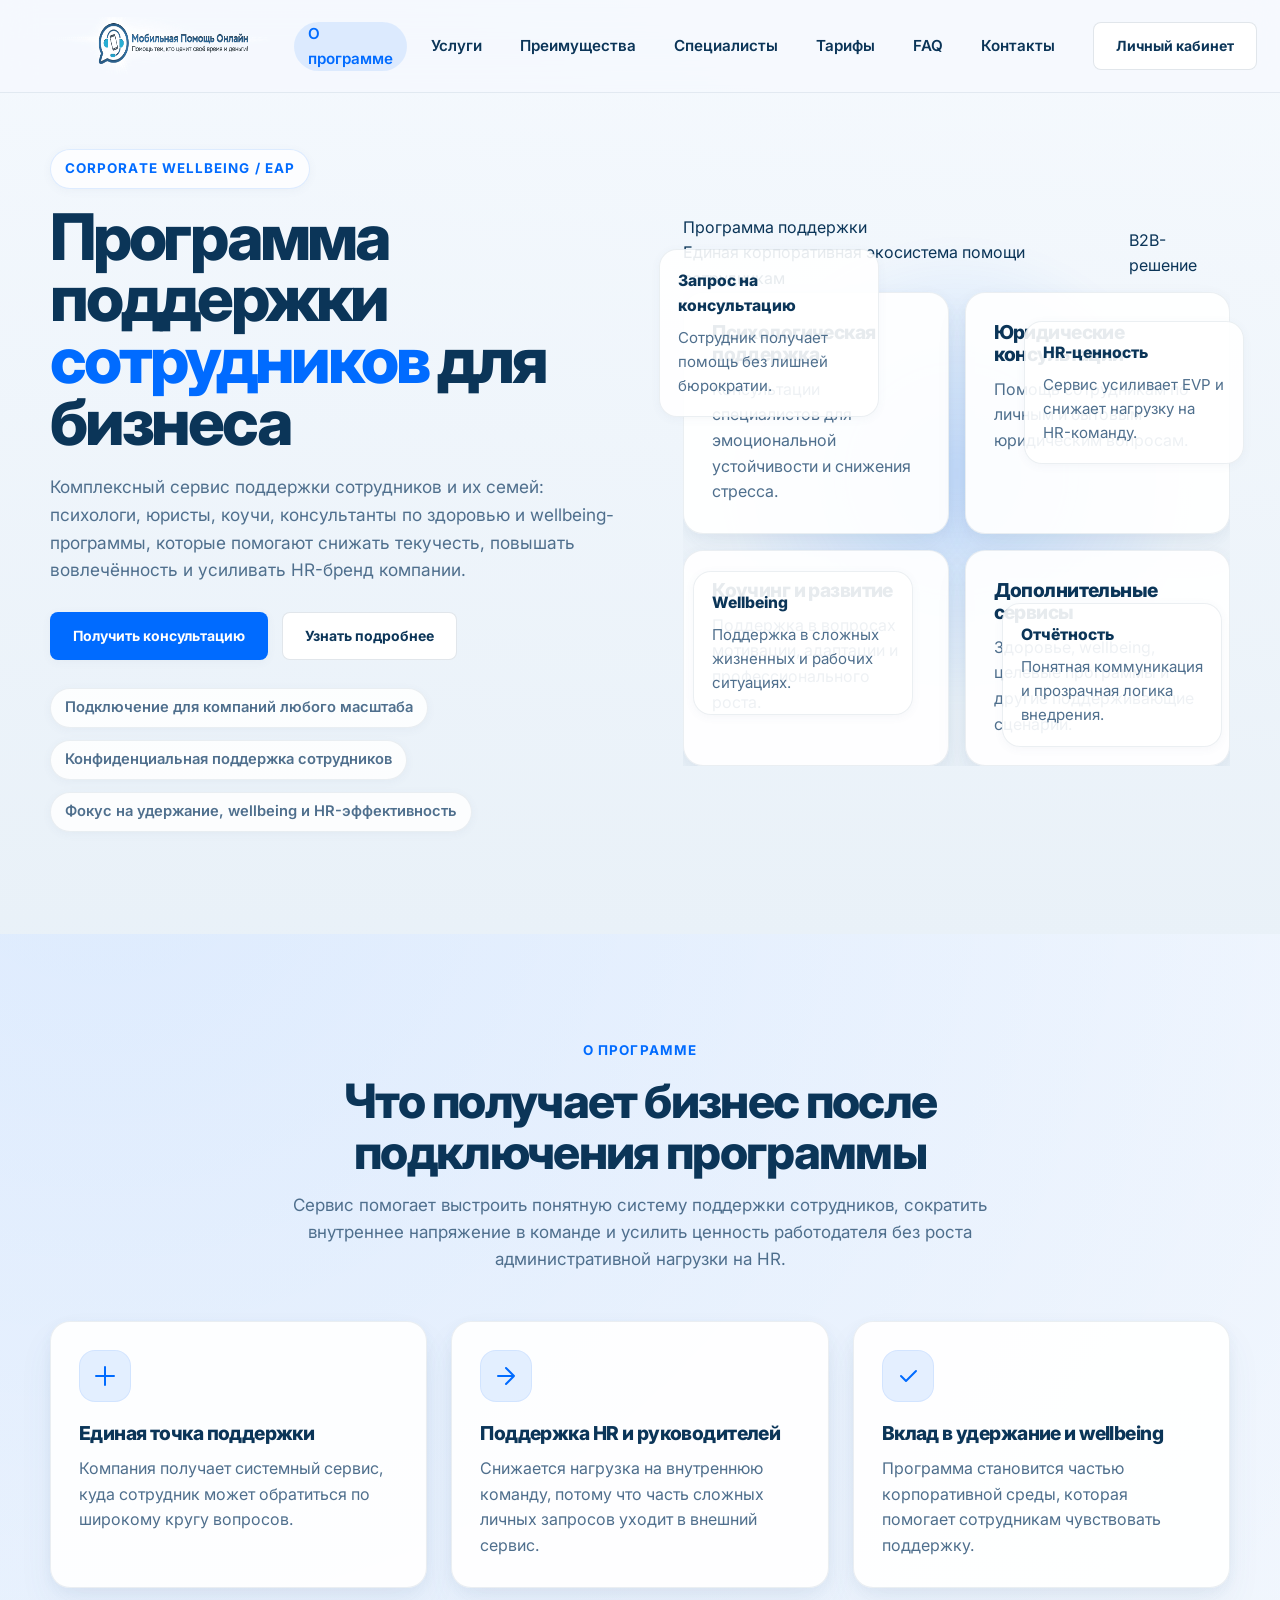
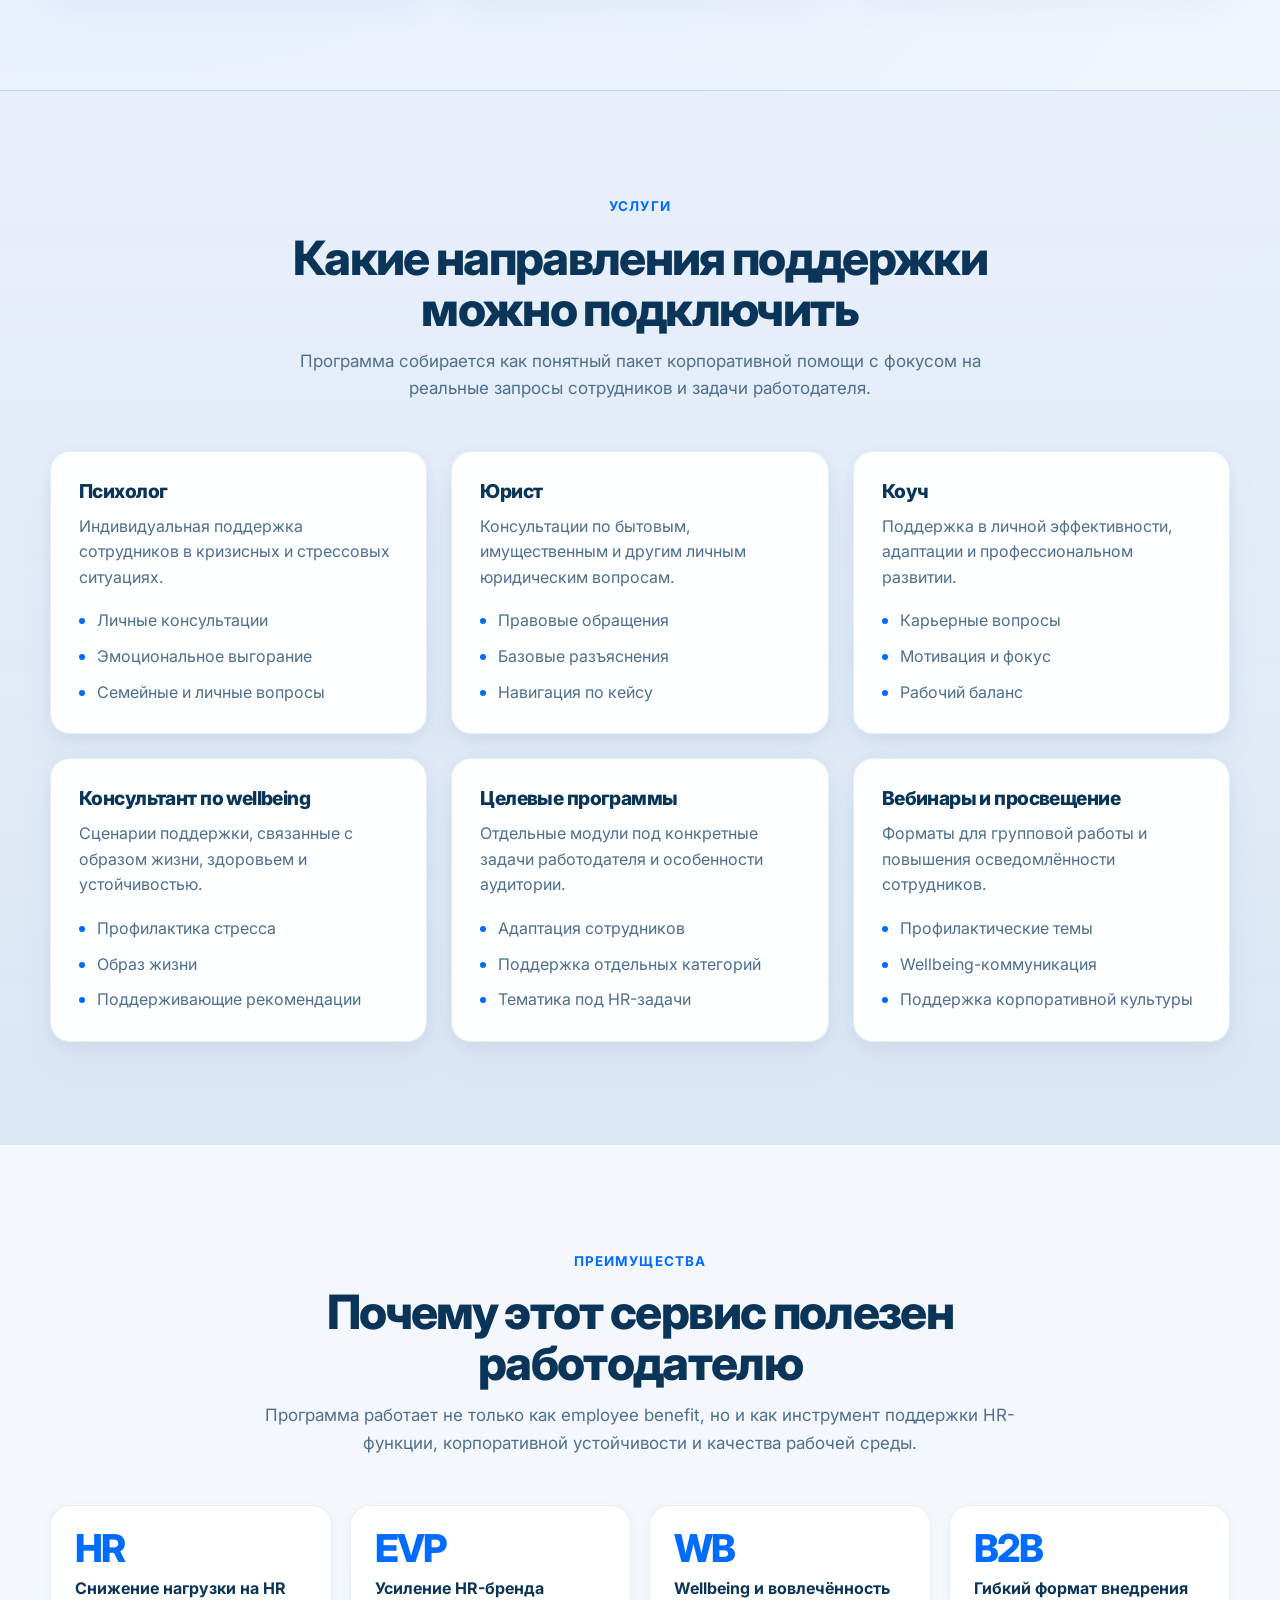
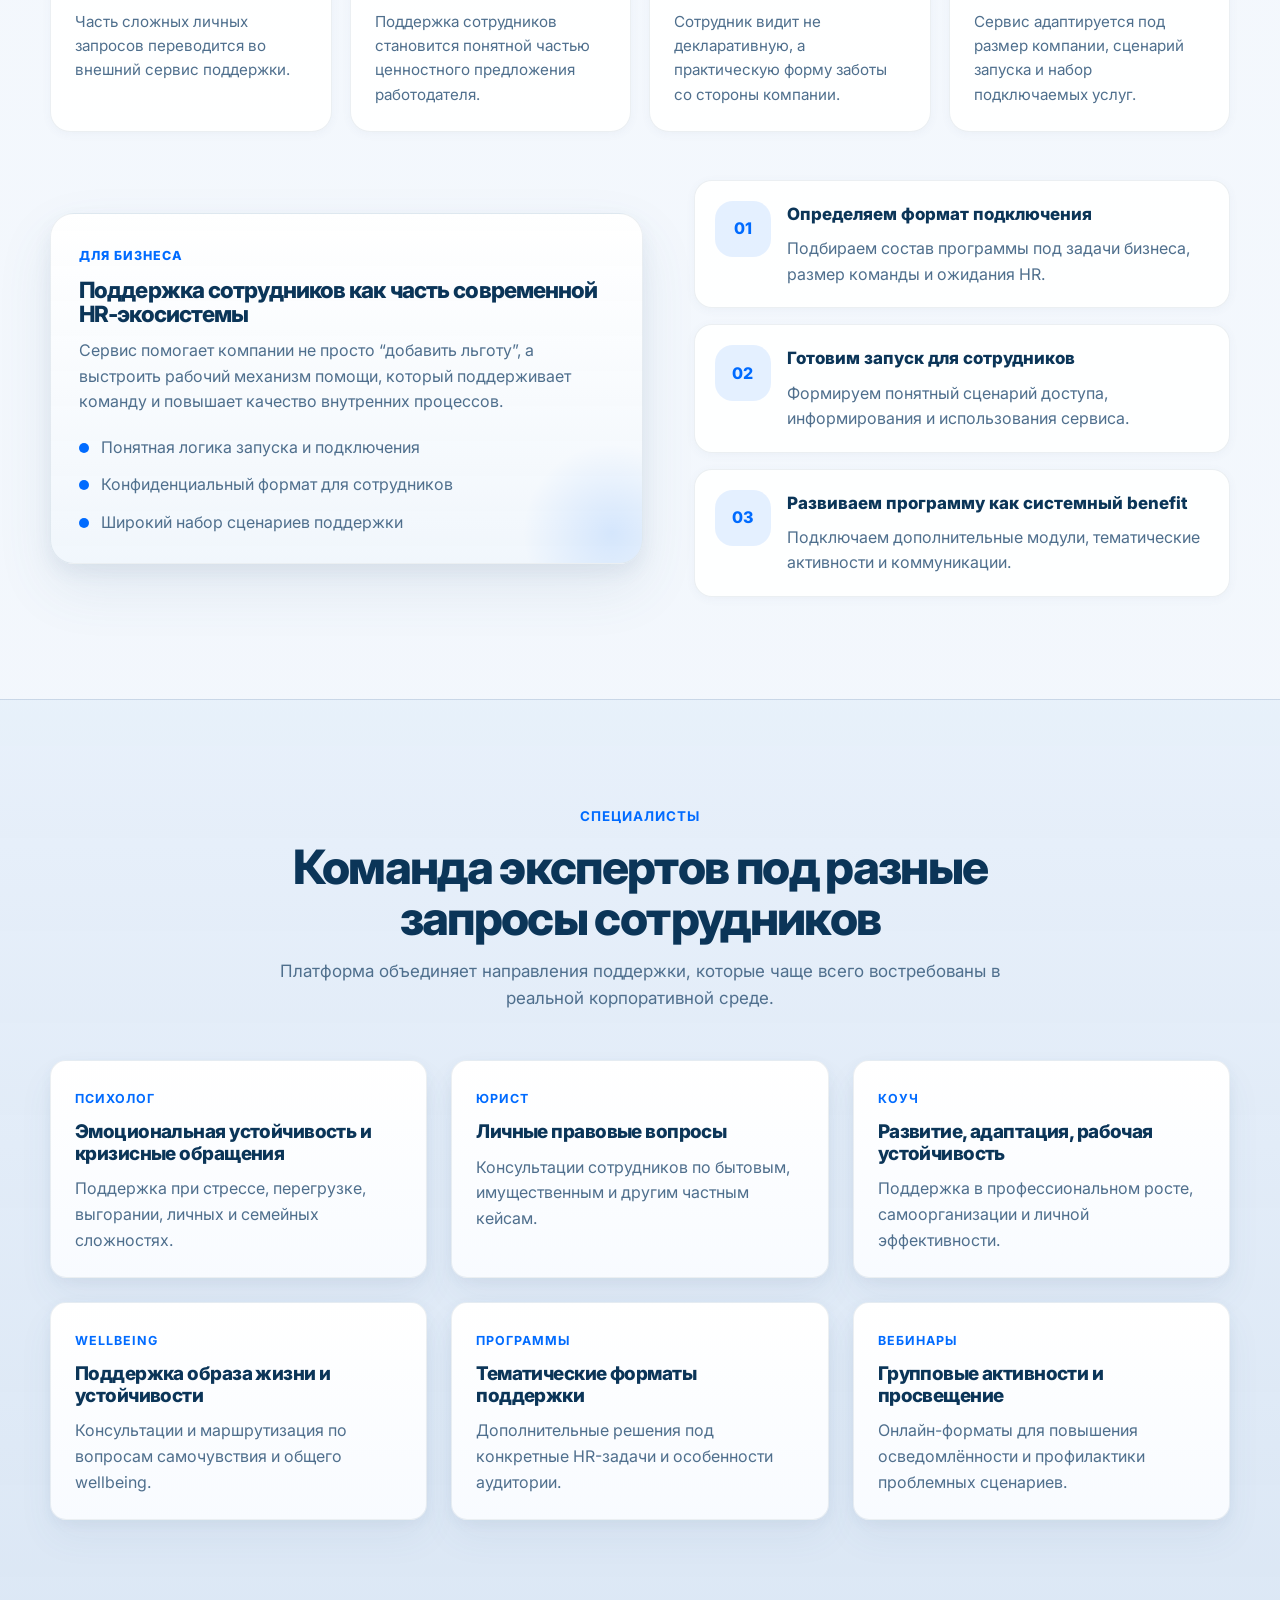
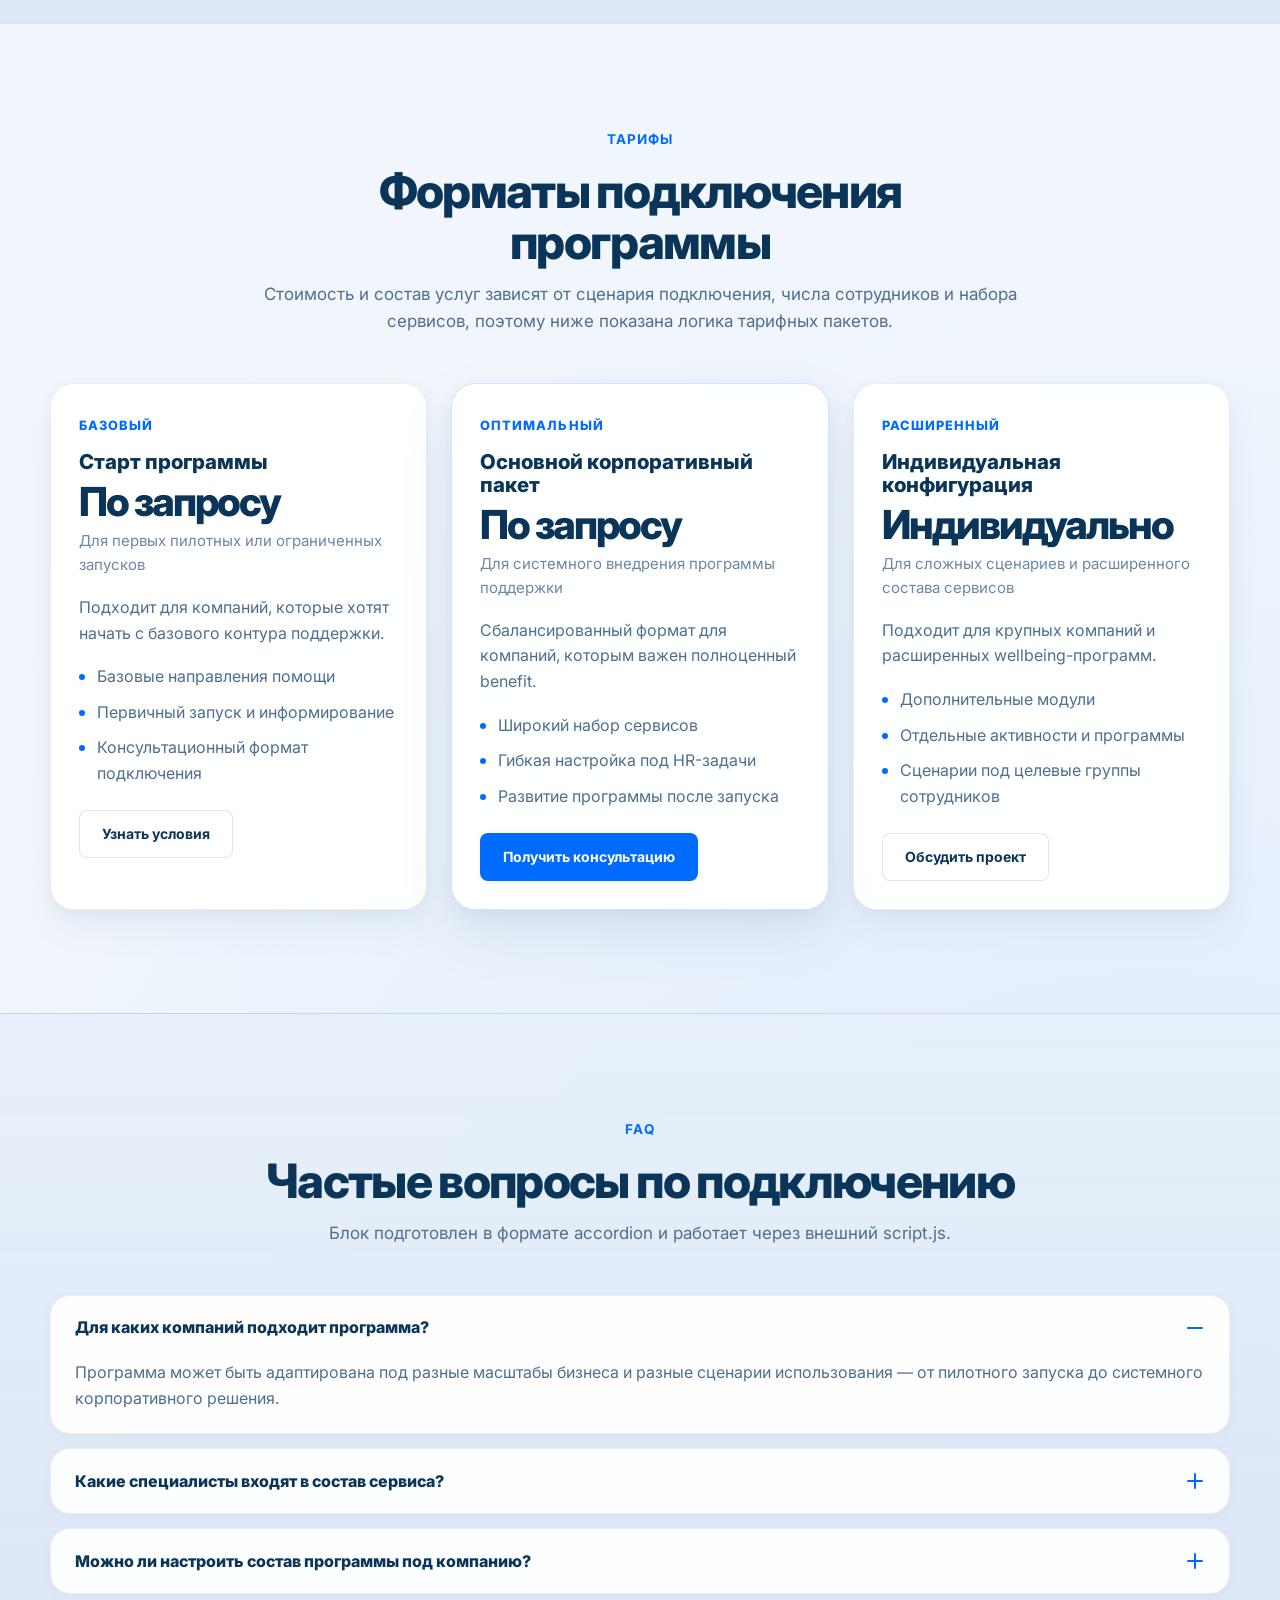
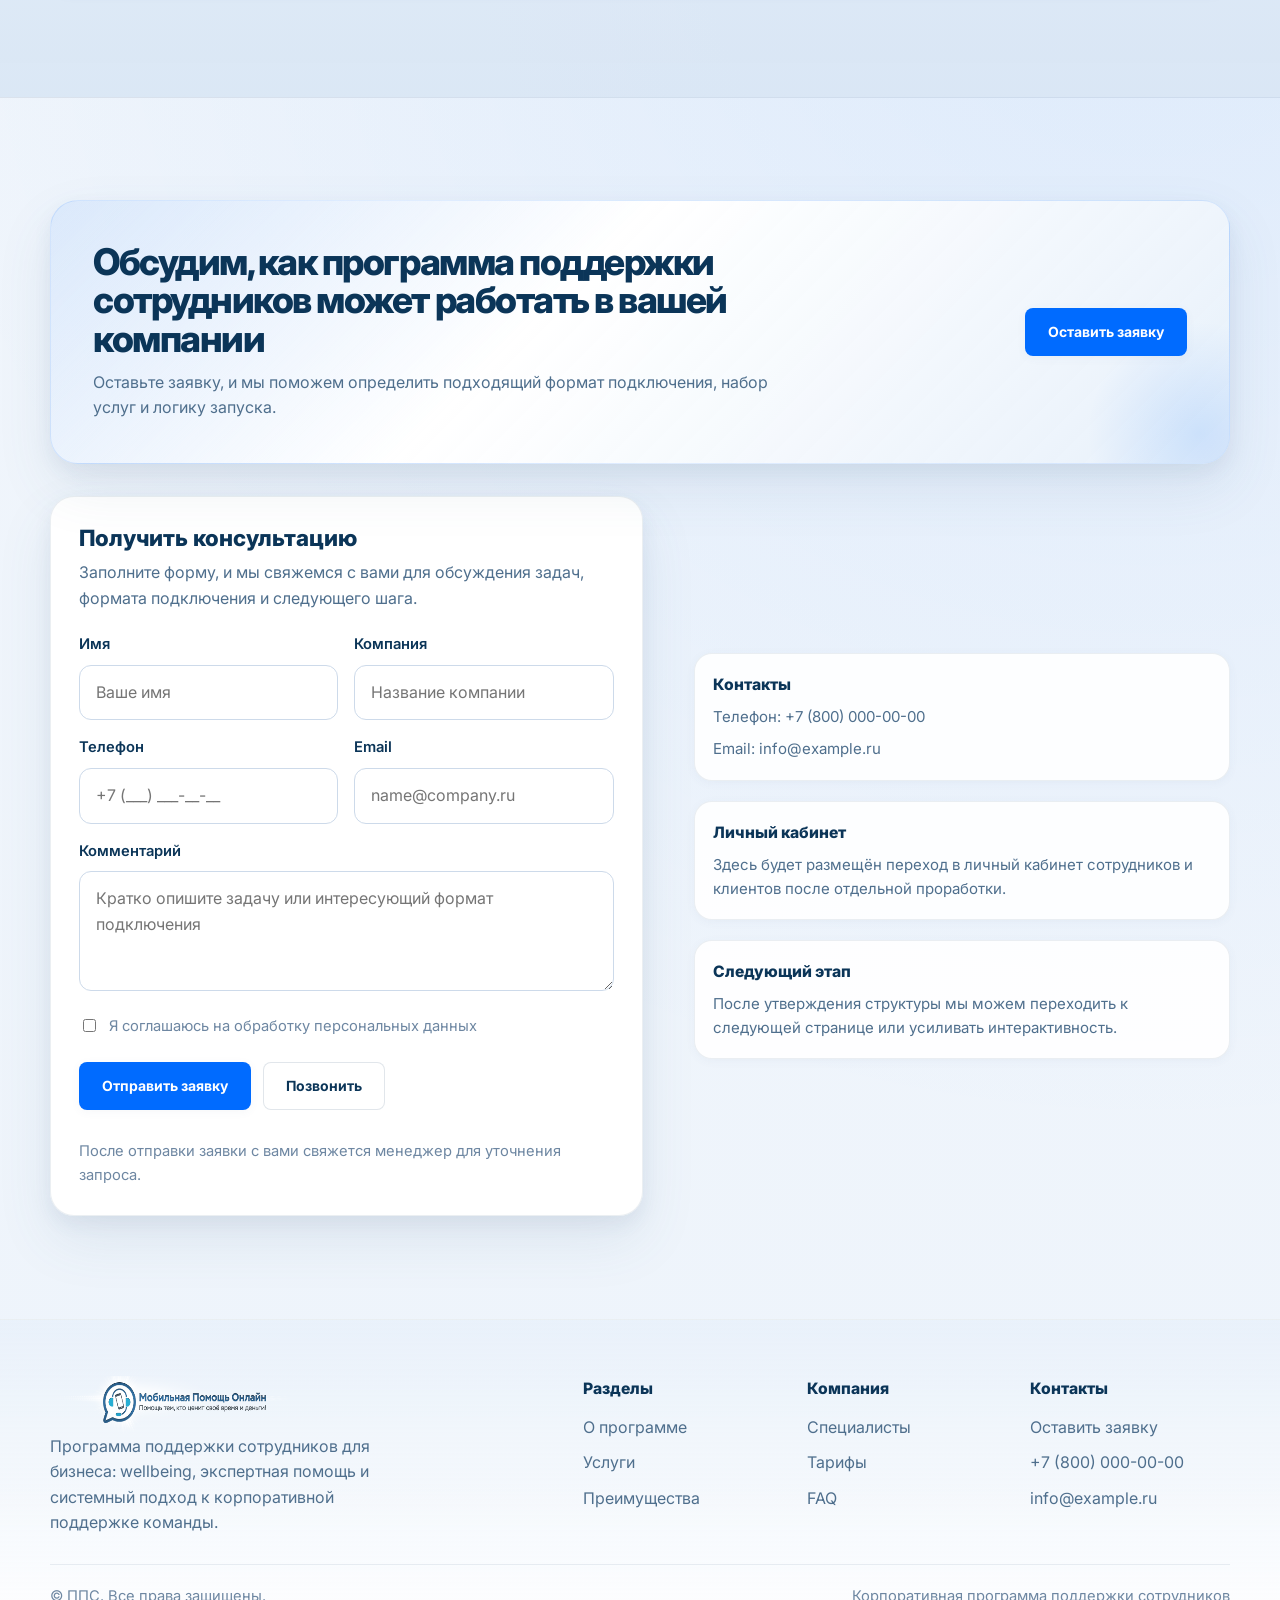
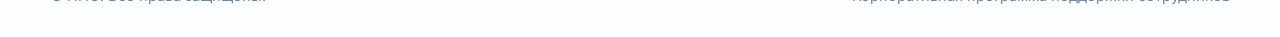
==== commit 146ec0d6: "Update index.html" ====
--- a/index.html
+++ b/index.html
@@ -23,9 +23,10 @@
 
   <!-- RU: Подключение CSS по слоям — база, layout, components
        EN: Layered CSS loading — base, layout, components -->
-  <link rel="stylesheet" href="./css/base.css" />
-  <link rel="stylesheet" href="./css/layout.css" />
-  <link rel="stylesheet" href="./css/components.css" />
+  <link rel="stylesheet" href="./css/base.css">
+<link rel="stylesheet" href="./css/layout.css">
+<link rel="stylesheet" href="./css/components.css">
+<link rel="stylesheet" href="./css/styles.css">
 </head>
 <body>
   <!-- ==========================================================================
--- a/css/base.css
+++ b/css/base.css
@@ -10,6 +10,7 @@
    - общие секции
    - кнопки
    - базовые состояния элементов
+   - базовые поля формы
 
    EN: This file contains:
    - reset / normalization
@@ -19,6 +20,7 @@
    - generic sections
    - buttons
    - base element states
+   - base form controls
    ========================================================================== */
 
 /* ==========================================================================
@@ -169,6 +171,8 @@
 }
 
 body {
+  min-width: 320px;
+  overflow-x: hidden;
   font-family: var(--font-body);
   font-size: var(--text-base);
   line-height: 1.6;
@@ -177,8 +181,6 @@
     radial-gradient(circle at 8% 10%, rgba(0, 107, 255, 0.10), transparent 24%),
     radial-gradient(circle at 90% 78%, rgba(0, 107, 255, 0.08), transparent 20%),
     linear-gradient(180deg, var(--color-bg-soft) 0%, var(--color-bg) 100%);
-  min-width: 320px;
-  overflow-x: hidden;
   text-rendering: optimizeLegibility;
   -webkit-font-smoothing: antialiased;
 }
@@ -211,8 +213,8 @@
 }
 
 /* ==========================================================================
-   RU: Базовые utility-классы
-   EN: Base utility classes
+   RU: Базовые utility-классы и секции
+   EN: Base utility classes and sections
    ========================================================================== */
 .container {
   width: min(calc(100% - 32px), var(--container));
@@ -232,6 +234,7 @@
   background: linear-gradient(180deg, rgba(231, 240, 250, 0.94), rgba(217, 230, 244, 0.90));
 }
 
+/* RU: Универсальная шапка секции / EN: Generic section heading */
 .section-head {
   max-width: 760px;
   margin: 0 auto 48px;
@@ -262,8 +265,8 @@
 }
 
 /* ==========================================================================
-   RU: Кнопки
-   EN: Buttons
+   RU: Базовые кнопки
+   EN: Base buttons
    ========================================================================== */
 .btn {
   display: inline-flex;
@@ -317,27 +320,6 @@
 }
 
 /* ==========================================================================
-   RU: Общие базовые media-элементы
-   EN: Shared base media elements
-   ========================================================================== */
-.site-brand {
-  display: inline-flex;
-  align-items: center;
-  flex: 0 0 auto;
-}
-
-/* RU: Делаем логотип заметно крупнее, чем раньше
-   EN: Make the logo visibly larger than before */
-.site-brand__logo {
-  display: block;
-  width: auto;
-  height: 58px;
-  max-width: 240px;
-  object-fit: contain;
-  object-position: left center;
-}
-
-/* ==========================================================================
    RU: Базовые поля формы
    EN: Base form controls
    ========================================================================== */
@@ -374,64 +356,10 @@
 }
 
 /* ==========================================================================
-   RU: Анимации
-   EN: Animations
-   ========================================================================== */
-@keyframes floatOne {
-  0%, 100% {
-    transform: translate3d(0, 0, 0) scale(1);
-  }
-  50% {
-    transform: translate3d(28px, 26px, 0) scale(1.05);
-  }
-}
-
-@keyframes floatTwo {
-  0%, 100% {
-    transform: translate3d(0, 0, 0) rotate(0deg);
-  }
-  50% {
-    transform: translate3d(-18px, 24px, 0) rotate(10deg);
-  }
-}
-
-@keyframes floatThree {
-  0%, 100% {
-    transform: translate3d(0, 0, 0) scale(1);
-  }
-  50% {
-    transform: translate3d(18px, -18px, 0) scale(1.08);
-  }
-}
-
-@keyframes floatFour {
-  0%, 100% {
-    transform: translate3d(0, 0, 0) rotate(0deg);
-  }
-  50% {
-    transform: translate3d(-24px, -20px, 0) rotate(-9deg);
-  }
-}
-
-@keyframes heroGlowShift {
-  0% {
-    transform: translate3d(0, 0, 0) scale(1);
-  }
-  100% {
-    transform: translate3d(0, -18px, 0) scale(1.04);
-  }
-}
-
-/* ==========================================================================
    RU: Адаптив
    EN: Responsive rules
    ========================================================================== */
 @media (max-width: 760px) {
-  .site-brand__logo {
-    height: 48px;
-    max-width: 210px;
-  }
-
   .section {
     padding: 72px 0;
   }
--- a/css/layout.css
+++ b/css/layout.css
@@ -41,8 +41,8 @@
   column-gap: 24px;
 }
 
-/* RU: Лого занимает устойчивое место и не сжимается
-   EN: Logo keeps a stable area and does not shrink */
+/* RU: Логотип занимает устойчивую зону в шапке
+   EN: Logo keeps a stable area inside the header */
 .site-header .site-brand {
   min-width: 220px;
 }
@@ -150,8 +150,8 @@
 }
 
 /* ==========================================================================
-   RU: Hero-секция
-   EN: Hero section
+   RU: Hero-секция / композиция первого экрана
+   EN: Hero section / first screen composition
    ========================================================================== */
 .hero {
   padding: clamp(34px, 5vw, 56px) 0 clamp(80px, 8vw, 118px);
@@ -251,13 +251,11 @@
   animation: heroGlowShift 4.8s ease-in-out infinite alternate;
 }
 
+/* RU: Каркас hero-панели
+   EN: Hero panel frame */
 .hero__panel {
   position: relative;
   width: min(100%, 560px);
-  border: 1px solid rgba(11, 53, 88, 0.08);
-  border-radius: 30px;
-  background: linear-gradient(180deg, rgba(255, 255, 255, 0.96), rgba(248, 251, 255, 0.98));
-  box-shadow: var(--shadow-lg);
   overflow: hidden;
 }
 
@@ -266,41 +264,11 @@
   align-items: center;
   justify-content: space-between;
   gap: 16px;
-  padding: 20px 24px;
-  border-bottom: 1px solid rgba(11, 53, 88, 0.08);
-}
-
-.hero__panel-kicker {
-  display: inline-flex;
-  margin-bottom: 6px;
-  font-size: 0.78rem;
-  font-weight: 700;
-  letter-spacing: 0.08em;
-  text-transform: uppercase;
-  color: var(--color-primary);
-}
-
-.hero__panel-title {
-  font-size: 1.05rem;
-  font-weight: 800;
-}
-
-.hero__panel-badge {
-  display: inline-flex;
-  align-items: center;
-  min-height: 34px;
-  padding: 0 12px;
-  border-radius: var(--radius-pill);
-  background: rgba(0, 107, 255, 0.1);
-  color: var(--color-primary);
-  font-size: 0.85rem;
-  font-weight: 700;
 }
 
 .hero__panel-body {
   display: grid;
   gap: 18px;
-  padding: 24px;
 }
 
 .hero__panel-grid {
@@ -309,6 +277,8 @@
   gap: 16px;
 }
 
+/* RU: Плавающие карточки hero как часть композиции
+   EN: Floating hero cards as part of composition */
 .hero__floating-card {
   position: absolute;
   max-width: 220px;
@@ -396,17 +366,14 @@
   align-items: center;
 }
 
-.split-section__content {
-  min-width: 0;
-}
-
+.split-section__content,
 .split-section__side {
   min-width: 0;
 }
 
 /* ==========================================================================
-   RU: Метрики, бейджи, списки
-   EN: Metrics, badges, lists
+   RU: Вспомогательные layout-паттерны
+   EN: Helper layout patterns
    ========================================================================== */
 .metrics-row {
   display: grid;
@@ -480,8 +447,7 @@
 .site-footer {
   padding: 56px 0 28px;
   border-top: 1px solid rgba(11, 53, 88, 0.08);
-  background:
-    linear-gradient(180deg, rgba(231, 240, 250, 0.72), rgba(255, 255, 255, 0.96));
+  background: linear-gradient(180deg, rgba(231, 240, 250, 0.72), rgba(255, 255, 255, 0.96));
 }
 
 .site-footer__top {
@@ -531,13 +497,13 @@
 }
 
 .site-footer__bottom {
+  display: flex;
+  flex-wrap: wrap;
+  align-items: center;
+  justify-content: space-between;
+  gap: 12px;
   padding-top: 20px;
   border-top: 1px solid rgba(11, 53, 88, 0.08);
-  display: flex;
-  flex-wrap: wrap;
-  align-items: center;
-  justify-content: space-between;
-  gap: 12px;
   color: var(--color-text-soft);
   font-size: 0.92rem;
 }
@@ -635,10 +601,7 @@
 @media (max-width: 860px) {
   .grid-3,
   .grid-4,
-  .hero__panel-grid {
-    grid-template-columns: 1fr;
-  }
-
+  .hero__panel-grid,
   .grid-2 {
     grid-template-columns: 1fr;
   }
--- a/css/components.css
+++ b/css/components.css
@@ -34,11 +34,11 @@
 .card {
   position: relative;
   display: block;
+  overflow: hidden;
   border: 1px solid rgba(11, 53, 88, 0.08);
   border-radius: var(--radius-lg);
   background: linear-gradient(180deg, rgba(255, 255, 255, 0.98), rgba(248, 251, 255, 0.98));
   box-shadow: var(--shadow-sm);
-  overflow: hidden;
 }
 
 .card--padded {
@@ -96,16 +96,47 @@
 }
 
 /* ==========================================================================
+   RU: Карточечные UI-паттерны
+   EN: Card-based UI patterns
+   ========================================================================== */
+.feature-card,
+.metric-card,
+.pricing-card,
+.testimonial-card,
+.mini-card {
+  height: 100%;
+  border: 1px solid rgba(11, 53, 88, 0.08);
+  background: rgba(255, 255, 255, 0.92);
+}
+
+.feature-card,
+.metric-card,
+.pricing-card,
+.testimonial-card {
+  box-shadow: var(--shadow-sm);
+}
+
+.feature-card,
+.metric-card,
+.pricing-card {
+  border-radius: 20px;
+}
+
+.testimonial-card {
+  border-radius: 22px;
+}
+
+.mini-card {
+  border-radius: 18px;
+  box-shadow: var(--shadow-xs);
+}
+
+/* ==========================================================================
    RU: Feature / value cards
    EN: Feature / value cards
    ========================================================================== */
 .feature-card {
-  height: 100%;
   padding: 28px;
-  border: 1px solid rgba(11, 53, 88, 0.08);
-  border-radius: 20px;
-  background: rgba(255, 255, 255, 0.92);
-  box-shadow: var(--shadow-sm);
   transition:
     transform var(--transition),
     box-shadow var(--transition),
@@ -178,11 +209,7 @@
    EN: KPI / metrics
    ========================================================================== */
 .metric-card {
-  height: 100%;
   padding: 24px;
-  border: 1px solid rgba(11, 53, 88, 0.08);
-  border-radius: 20px;
-  background: rgba(255, 255, 255, 0.92);
   box-shadow: var(--shadow-xs);
 }
 
@@ -203,8 +230,8 @@
 }
 
 .metric-card__text {
-  color: var(--color-text-muted);
   font-size: 0.95rem;
+  color: var(--color-text-muted);
 }
 
 /* ==========================================================================
@@ -213,13 +240,12 @@
    ========================================================================== */
 .showcase-card {
   position: relative;
+  overflow: hidden;
   padding: 28px;
   border: 1px solid rgba(11, 53, 88, 0.08);
   border-radius: 24px;
-  background:
-    linear-gradient(180deg, rgba(255, 255, 255, 0.98), rgba(240, 246, 252, 0.94));
+  background: linear-gradient(180deg, rgba(255, 255, 255, 0.98), rgba(240, 246, 252, 0.94));
   box-shadow: var(--shadow-md);
-  overflow: hidden;
 }
 
 .showcase-card::after {
@@ -352,12 +378,9 @@
    ========================================================================== */
 .pricing-card {
   position: relative;
-  height: 100%;
   padding: 28px;
-  border: 1px solid rgba(11, 53, 88, 0.08);
   border-radius: 24px;
   background: rgba(255, 255, 255, 0.94);
-  box-shadow: var(--shadow-sm);
 }
 
 .pricing-card--featured {
@@ -393,8 +416,8 @@
 
 .pricing-card__note {
   margin-bottom: 18px;
+  font-size: 0.94rem;
   color: var(--color-text-soft);
-  font-size: 0.94rem;
 }
 
 .pricing-card__text {
@@ -431,12 +454,8 @@
    EN: Testimonials
    ========================================================================== */
 .testimonial-card {
-  height: 100%;
   padding: 28px;
-  border: 1px solid rgba(11, 53, 88, 0.08);
-  border-radius: 22px;
   background: rgba(255, 255, 255, 0.94);
-  box-shadow: var(--shadow-sm);
 }
 
 .testimonial-card__quote {
@@ -456,8 +475,8 @@
 }
 
 .testimonial-card__role {
+  font-size: 0.94rem;
   color: var(--color-text-soft);
-  font-size: 0.94rem;
 }
 
 /* ==========================================================================
@@ -470,16 +489,16 @@
 }
 
 .faq-item {
+  overflow: hidden;
   border: 1px solid rgba(11, 53, 88, 0.08);
   border-radius: 20px;
   background: rgba(255, 255, 255, 0.94);
   box-shadow: var(--shadow-xs);
-  overflow: hidden;
 }
 
 .faq-item__button {
+  display: flex;
   width: 100%;
-  display: flex;
   align-items: center;
   justify-content: space-between;
   gap: 16px;
@@ -494,8 +513,8 @@
 
 .faq-item__title {
   font-size: 1rem;
-  font-weight: 800;
   line-height: 1.2;
+  font-weight: 800;
 }
 
 .faq-item__icon {
@@ -544,13 +563,12 @@
    ========================================================================== */
 .cta-panel {
   position: relative;
+  overflow: hidden;
   padding: clamp(28px, 4vw, 42px);
   border: 1px solid rgba(0, 107, 255, 0.12);
   border-radius: 28px;
-  background:
-    linear-gradient(135deg, rgba(0, 107, 255, 0.08), rgba(255, 255, 255, 0.98) 42%, rgba(231, 240, 250, 0.88));
+  background: linear-gradient(135deg, rgba(0, 107, 255, 0.08), rgba(255, 255, 255, 0.98) 42%, rgba(231, 240, 250, 0.88));
   box-shadow: var(--shadow-md);
-  overflow: hidden;
 }
 
 .cta-panel::before {
@@ -629,16 +647,16 @@
 
 .form-note {
   margin-top: 14px;
+  font-size: 0.92rem;
   color: var(--color-text-soft);
-  font-size: 0.92rem;
 }
 
 .form-agreement {
   display: flex;
   align-items: flex-start;
   gap: 10px;
+  font-size: 0.92rem;
   color: var(--color-text-soft);
-  font-size: 0.92rem;
 }
 
 .form-agreement input {
@@ -660,10 +678,7 @@
   display: grid;
   gap: 8px;
   padding: 18px;
-  border: 1px solid rgba(11, 53, 88, 0.08);
-  border-radius: 18px;
   background: rgba(255, 255, 255, 0.9);
-  box-shadow: var(--shadow-xs);
 }
 
 .mini-card__title {
@@ -756,13 +771,12 @@
    ========================================================================== */
 .mockup-frame {
   position: relative;
+  overflow: hidden;
   min-height: 320px;
   border: 1px solid rgba(11, 53, 88, 0.08);
   border-radius: 24px;
-  background:
-    linear-gradient(180deg, rgba(255, 255, 255, 0.98), rgba(231, 240, 250, 0.84));
+  background: linear-gradient(180deg, rgba(255, 255, 255, 0.98), rgba(231, 240, 250, 0.84));
   box-shadow: var(--shadow-md);
-  overflow: hidden;
 }
 
 .mockup-frame__header {
@@ -782,8 +796,8 @@
 
 .mockup-frame__body {
   display: grid;
+  min-height: 250px;
   place-items: center;
-  min-height: 250px;
   padding: 24px;
   color: var(--color-text-soft);
   text-align: center;
--- a/css/styles.css
+++ b/css/styles.css
@@ -0,0 +1,402 @@
+/* ==========================================================================
+   RU: Дополнительный слой стилей проекта PPS-v2
+   EN: Supplemental stylesheet layer for the PPS-v2 project
+
+   RU: Этот файл содержит только специальные стили,
+   которые не должны дублировать base.css, layout.css и components.css.
+
+   RU: Здесь остаются:
+   - декоративный фон hero-секции главной страницы
+   - геометрические фигуры и движение в hero
+   - уникальный showcase-блок главной страницы
+   - homepage-specific сетки секций
+   - локальные анимации главной страницы
+
+   EN: This file contains only supplemental styles
+   that must not duplicate base.css, layout.css or components.css.
+
+   EN: This file keeps:
+   - decorative hero background for the homepage
+   - geometric hero shapes and motion
+   - unique homepage showcase block
+   - homepage-specific section grids
+   - local homepage animations
+   ========================================================================== */
+
+/* ==========================================================================
+   RU: Hero-фон главной страницы
+   EN: Homepage hero background
+   ========================================================================== */
+.hero {
+  overflow: hidden;
+  background: linear-gradient(180deg, rgba(245, 249, 253, 0.88), rgba(233, 241, 248, 0.98));
+}
+
+.hero__bg {
+  position: absolute;
+  inset: 0;
+  overflow: hidden;
+  pointer-events: none;
+}
+
+.hero__bg::before {
+  content: "";
+  position: absolute;
+  inset: -10%;
+  background:
+    radial-gradient(circle at 12% 16%, rgba(0, 107, 255, 0.16), transparent 20%),
+    radial-gradient(circle at 78% 24%, rgba(0, 107, 255, 0.12), transparent 18%),
+    radial-gradient(circle at 84% 78%, rgba(0, 107, 255, 0.10), transparent 18%),
+    radial-gradient(circle at 42% 72%, rgba(11, 53, 88, 0.08), transparent 16%);
+  filter: blur(8px);
+  animation: heroGlowShift 18s ease-in-out infinite alternate;
+}
+
+.hero__bg::after {
+  content: "";
+  position: absolute;
+  inset: 0;
+  background-image:
+    linear-gradient(rgba(255, 255, 255, 0.12) 1px, transparent 1px),
+    linear-gradient(90deg, rgba(255, 255, 255, 0.12) 1px, transparent 1px);
+  background-size: 48px 48px;
+  opacity: 0.18;
+  mask-image: radial-gradient(circle at center, black 45%, transparent 100%);
+}
+
+/* ==========================================================================
+   RU: Геометрические фигуры hero
+   EN: Hero geometric shapes
+   ========================================================================== */
+.hero__shape {
+  position: absolute;
+  opacity: 1;
+  will-change: transform;
+  mix-blend-mode: multiply;
+}
+
+.hero__shape--one {
+  top: -2%;
+  left: -5%;
+  width: 340px;
+  height: 340px;
+  border-radius: 999px;
+  background: radial-gradient(circle at 35% 35%, rgba(0, 107, 255, 0.22), rgba(0, 107, 255, 0.03) 72%);
+  animation: floatOne 14s ease-in-out infinite;
+}
+
+.hero__shape--two {
+  top: 10%;
+  right: 8%;
+  width: 190px;
+  height: 190px;
+  border-radius: 40px;
+  background: radial-gradient(circle at 35% 35%, rgba(0, 107, 255, 0.18), rgba(0, 107, 255, 0.02) 74%);
+  animation: floatTwo 16s ease-in-out infinite;
+}
+
+.hero__shape--three {
+  left: 50%;
+  bottom: 8%;
+  width: 170px;
+  height: 170px;
+  border-radius: 999px;
+  background: radial-gradient(circle at 35% 35%, rgba(11, 53, 88, 0.16), rgba(11, 53, 88, 0.02) 72%);
+  animation: floatThree 12s ease-in-out infinite;
+}
+
+.hero__shape--four {
+  right: -2%;
+  bottom: 4%;
+  width: 260px;
+  height: 260px;
+  border-radius: 42% 58% 48% 52% / 52% 42% 58% 48%;
+  background: radial-gradient(circle at 35% 35%, rgba(0, 107, 255, 0.14), rgba(0, 107, 255, 0.02) 76%);
+  animation: floatFour 17s ease-in-out infinite;
+}
+
+/* ==========================================================================
+   RU: Уникальный showcase-блок главной страницы
+   EN: Unique homepage showcase block
+   ========================================================================== */
+.hero-showcase__frame {
+  position: relative;
+  overflow: hidden;
+  padding: 20px;
+  border: 1px solid rgba(11, 53, 88, 0.08);
+  border-radius: var(--radius-2xl);
+  background: linear-gradient(180deg, rgba(247, 251, 255, 0.97), rgba(237, 244, 250, 0.95));
+  box-shadow: 0 8px 18px rgba(71, 103, 136, 0.06), 0 26px 62px rgba(71, 103, 136, 0.10);
+}
+
+.hero-showcase__frame::before {
+  content: "";
+  position: absolute;
+  inset: 0;
+  background:
+    radial-gradient(circle at top right, rgba(0, 107, 255, 0.14), transparent 30%),
+    radial-gradient(circle at bottom left, rgba(0, 107, 255, 0.06), transparent 28%);
+  pointer-events: none;
+}
+
+.hero-showcase__tabs {
+  position: relative;
+  z-index: 1;
+  display: inline-flex;
+  gap: 8px;
+  margin-bottom: 18px;
+  padding: 8px;
+  background: rgba(223, 233, 244, 0.92);
+  border-radius: var(--radius-pill);
+}
+
+.hero-showcase__tab {
+  min-height: 34px;
+  padding: 0 14px;
+  border-radius: var(--radius-pill);
+  font-size: 0.84rem;
+  font-weight: 700;
+  color: var(--color-text-muted);
+}
+
+.hero-showcase__tab.is-active {
+  background: #ffffff;
+  color: var(--color-primary);
+  box-shadow: var(--shadow-xs);
+}
+
+.hero-card {
+  position: relative;
+  z-index: 1;
+  display: flex;
+  flex-direction: column;
+  min-height: 314px;
+  overflow: hidden;
+  padding: 22px;
+  border: 1px solid rgba(11, 53, 88, 0.07);
+  border-radius: 22px;
+  background: rgba(255, 255, 255, 0.95);
+  box-shadow: 0 6px 18px rgba(71, 103, 136, 0.05);
+}
+
+.hero-card__tag {
+  display: inline-flex;
+  align-self: flex-start;
+  margin-bottom: 14px;
+  padding: 6px 12px;
+  border-radius: 999px;
+  background: rgba(0, 107, 255, 0.09);
+  color: var(--color-primary);
+  font-size: 0.78rem;
+  font-weight: 700;
+}
+
+.hero-card__title {
+  max-width: 12ch;
+  margin-bottom: 14px;
+  font-size: clamp(1.75rem, 1.45rem + 0.8vw, 2.25rem);
+  line-height: 1.06;
+  letter-spacing: -0.03em;
+  font-weight: 800;
+  overflow-wrap: anywhere;
+}
+
+.hero-card__description {
+  margin-bottom: 14px;
+  color: var(--color-text-muted);
+  font-size: 1rem;
+  overflow-wrap: anywhere;
+}
+
+.hero-card__list {
+  margin-top: auto;
+  padding-left: 1.1rem;
+  color: var(--color-text-muted);
+  font-size: 0.96rem;
+}
+
+.hero-card__list li + li {
+  margin-top: 8px;
+}
+
+.hero-showcase__pagination {
+  position: relative;
+  z-index: 1;
+  display: flex;
+  justify-content: center;
+  gap: 8px;
+  margin-top: 16px;
+}
+
+.hero-showcase__dot {
+  width: 10px;
+  height: 10px;
+  border-radius: 999px;
+  background: rgba(11, 53, 88, 0.16);
+}
+
+.hero-showcase__dot.is-active {
+  width: 24px;
+  background: var(--color-primary);
+}
+
+/* ==========================================================================
+   RU: Локальные сетки главной страницы
+   EN: Homepage-specific grids
+   ========================================================================== */
+.benefits-grid,
+.services-grid,
+.cases-grid,
+.pricing-grid {
+  display: grid;
+  grid-template-columns: repeat(3, minmax(0, 1fr));
+  gap: 20px;
+}
+
+.hero-metrics {
+  display: grid;
+  grid-template-columns: repeat(3, minmax(0, 1fr));
+  gap: 16px;
+}
+
+.hero-metrics__item {
+  padding: 20px;
+  border: 1px solid rgba(11, 53, 88, 0.08);
+  border-radius: var(--radius-lg);
+  background: rgba(255, 255, 255, 0.84);
+  box-shadow: var(--shadow-sm);
+}
+
+.hero-metrics__item strong {
+  display: block;
+  margin-bottom: 8px;
+  font-size: 1.45rem;
+  line-height: 1;
+  font-weight: 800;
+}
+
+.hero-metrics__item span {
+  font-size: var(--text-sm);
+  color: var(--color-text-muted);
+}
+
+.contact-wrap {
+  display: grid;
+  grid-template-columns: minmax(0, 0.95fr) minmax(340px, 420px);
+  gap: 24px;
+  align-items: start;
+}
+
+.contact-card {
+  padding: 28px;
+  border: 1px solid rgba(11, 53, 88, 0.08);
+  border-radius: var(--radius-xl);
+  background: rgba(255, 255, 255, 0.98);
+  box-shadow: var(--shadow-sm);
+}
+
+.contact-list {
+  display: grid;
+  gap: 16px;
+  margin-top: 24px;
+}
+
+.contact-item strong {
+  display: block;
+  margin-bottom: 4px;
+  color: var(--color-primary);
+  font-size: 0.8rem;
+  font-weight: 700;
+  letter-spacing: 0.08em;
+  text-transform: uppercase;
+}
+
+/* ==========================================================================
+   RU: Локальные анимации главной страницы
+   EN: Homepage-specific animations
+   ========================================================================== */
+@keyframes floatOne {
+  0%, 100% {
+    transform: translate3d(0, 0, 0) scale(1);
+  }
+  50% {
+    transform: translate3d(28px, 26px, 0) scale(1.05);
+  }
+}
+
+@keyframes floatTwo {
+  0%, 100% {
+    transform: translate3d(0, 0, 0) rotate(0deg);
+  }
+  50% {
+    transform: translate3d(-18px, 24px, 0) rotate(10deg);
+  }
+}
+
+@keyframes floatThree {
+  0%, 100% {
+    transform: translate3d(0, 0, 0) scale(1);
+  }
+  50% {
+    transform: translate3d(18px, -18px, 0) scale(1.08);
+  }
+}
+
+@keyframes floatFour {
+  0%, 100% {
+    transform: translate3d(0, 0, 0) rotate(0deg);
+  }
+  50% {
+    transform: translate3d(-24px, -20px, 0) rotate(-9deg);
+  }
+}
+
+@keyframes heroGlowShift {
+  0% {
+    transform: translate3d(0, 0, 0) scale(1);
+  }
+  100% {
+    transform: translate3d(0, -18px, 0) scale(1.04);
+  }
+}
+
+/* ==========================================================================
+   RU: Адаптив главной страницы
+   EN: Homepage responsive rules
+   ========================================================================== */
+@media (max-width: 1080px) {
+  .contact-wrap {
+    grid-template-columns: 1fr;
+  }
+
+  .benefits-grid,
+  .services-grid,
+  .cases-grid,
+  .pricing-grid {
+    grid-template-columns: repeat(2, minmax(0, 1fr));
+  }
+}
+
+@media (max-width: 760px) {
+  .hero-metrics,
+  .benefits-grid,
+  .services-grid,
+  .cases-grid,
+  .pricing-grid {
+    grid-template-columns: 1fr;
+  }
+
+  .hero-card {
+    min-height: auto;
+  }
+}
+
+@media (prefers-reduced-motion: reduce) {
+  .hero__bg::before,
+  .hero__shape--one,
+  .hero__shape--two,
+  .hero__shape--three,
+  .hero__shape--four {
+    animation: none;
+  }
+}
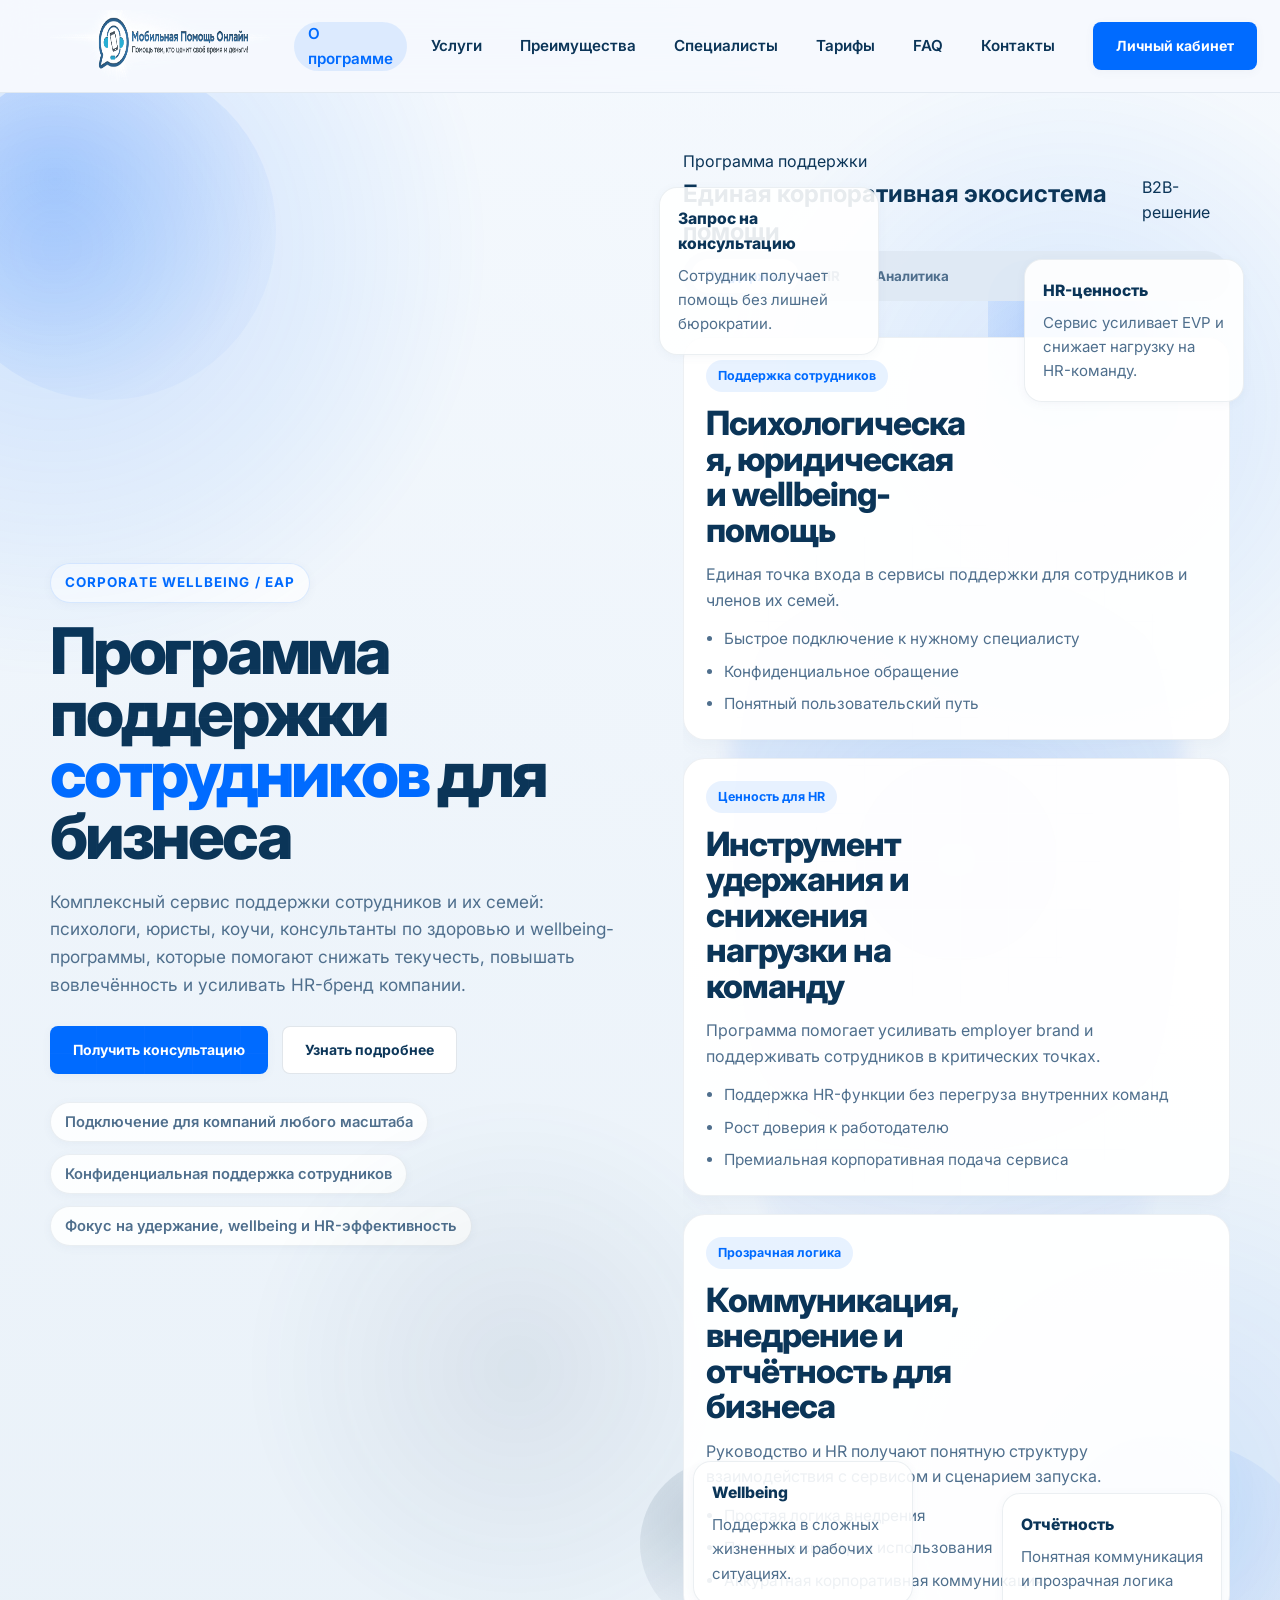
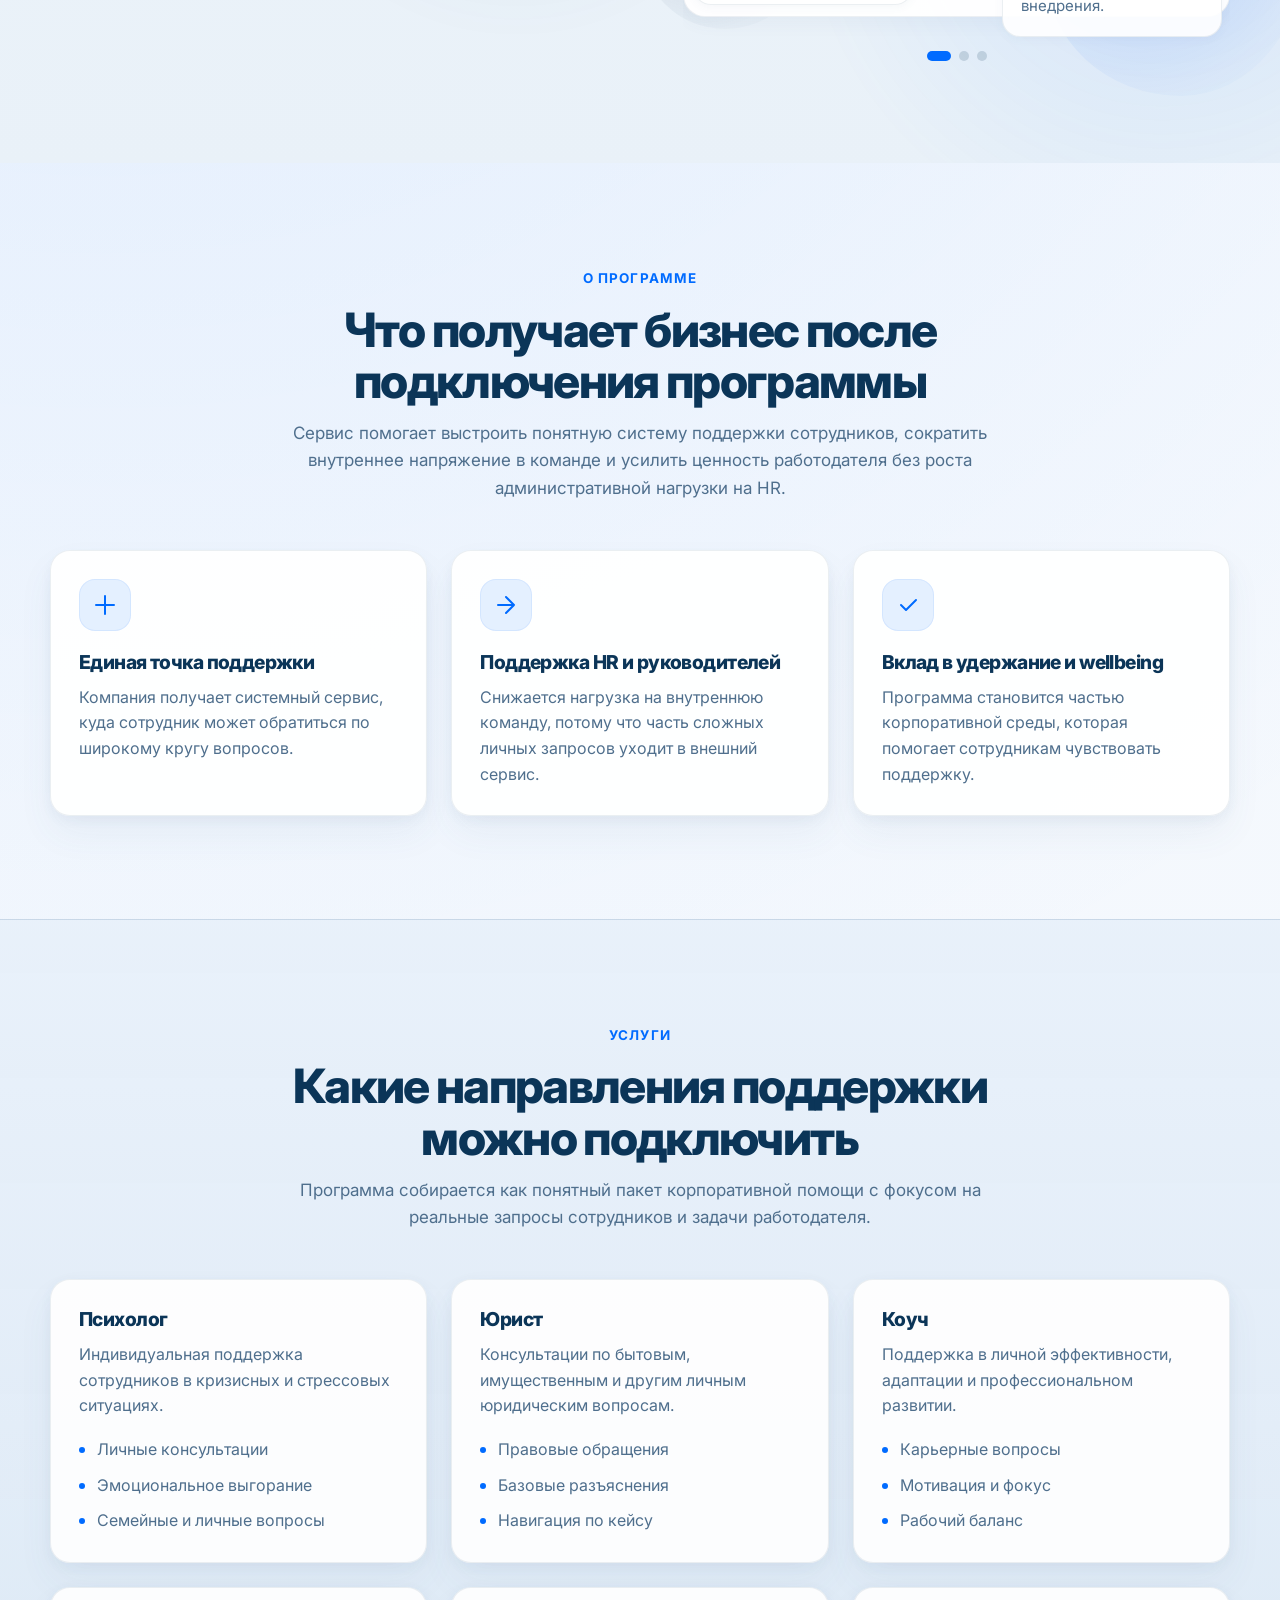
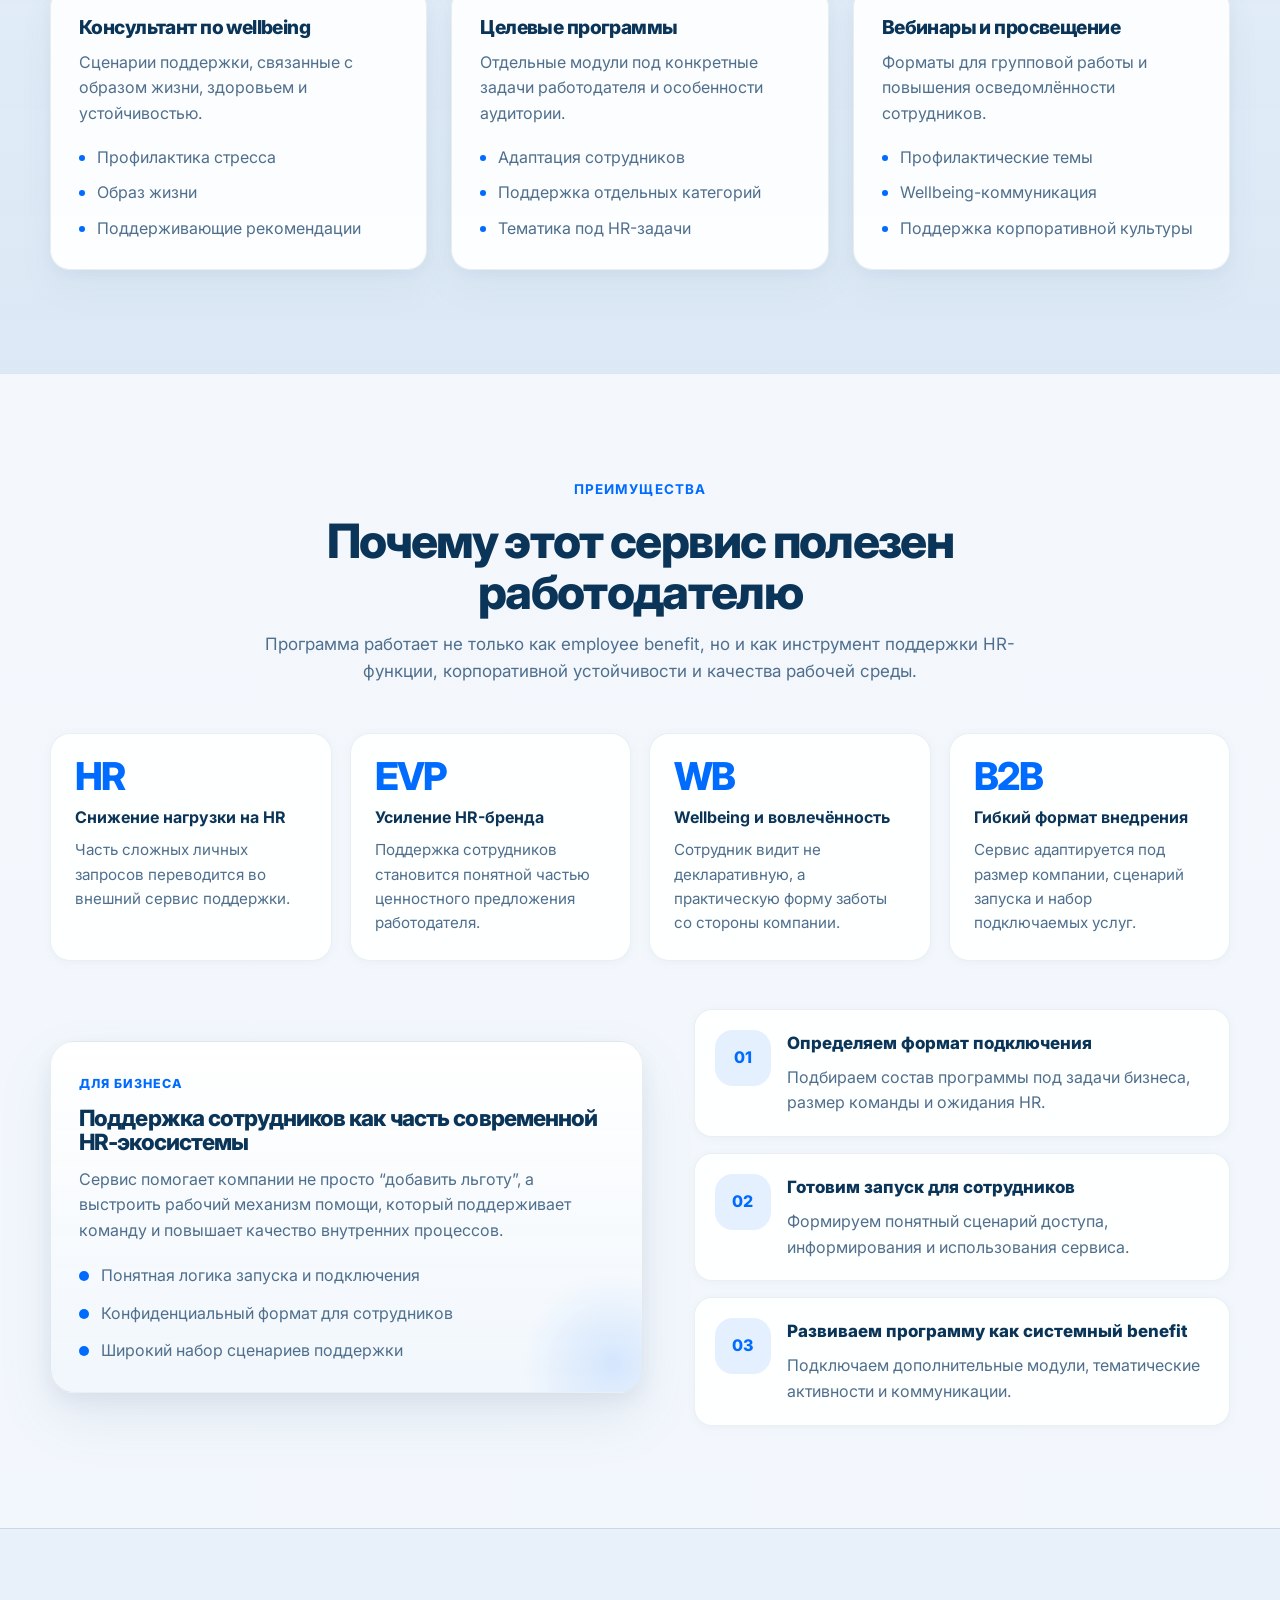
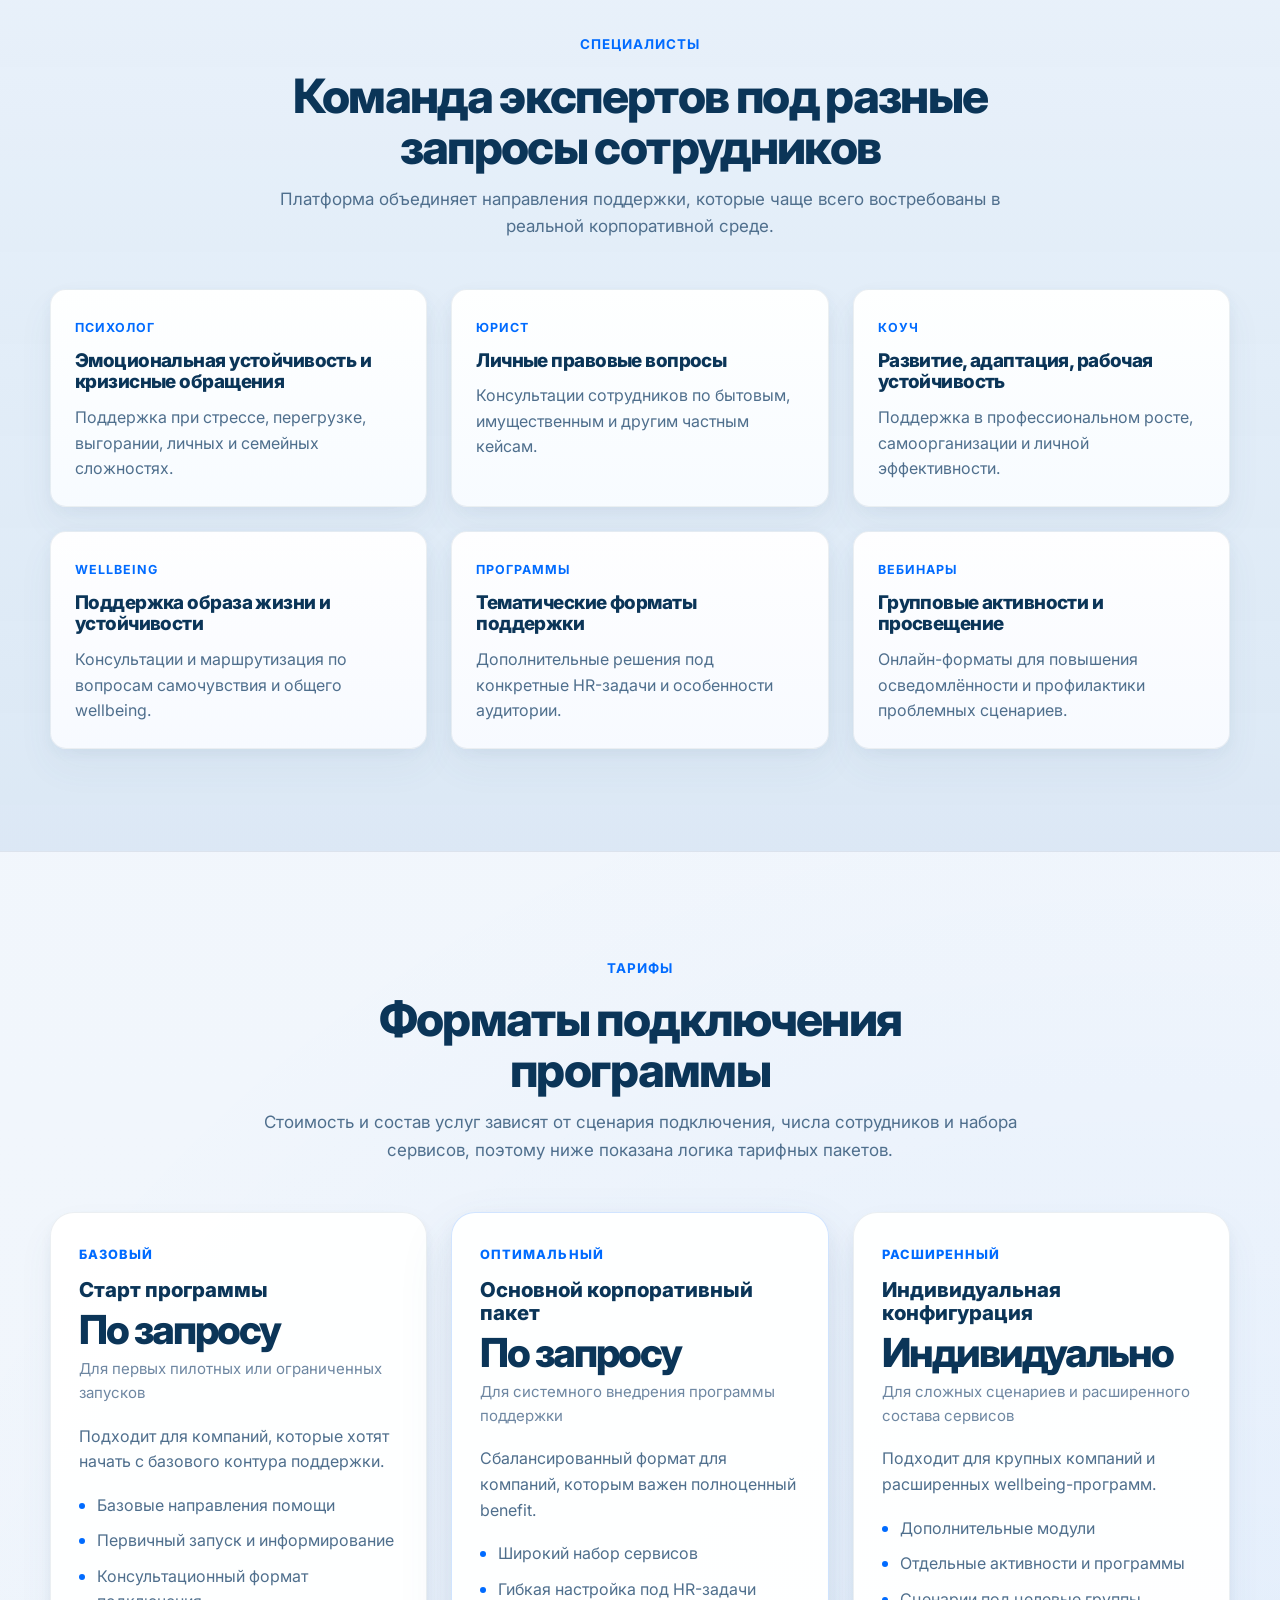
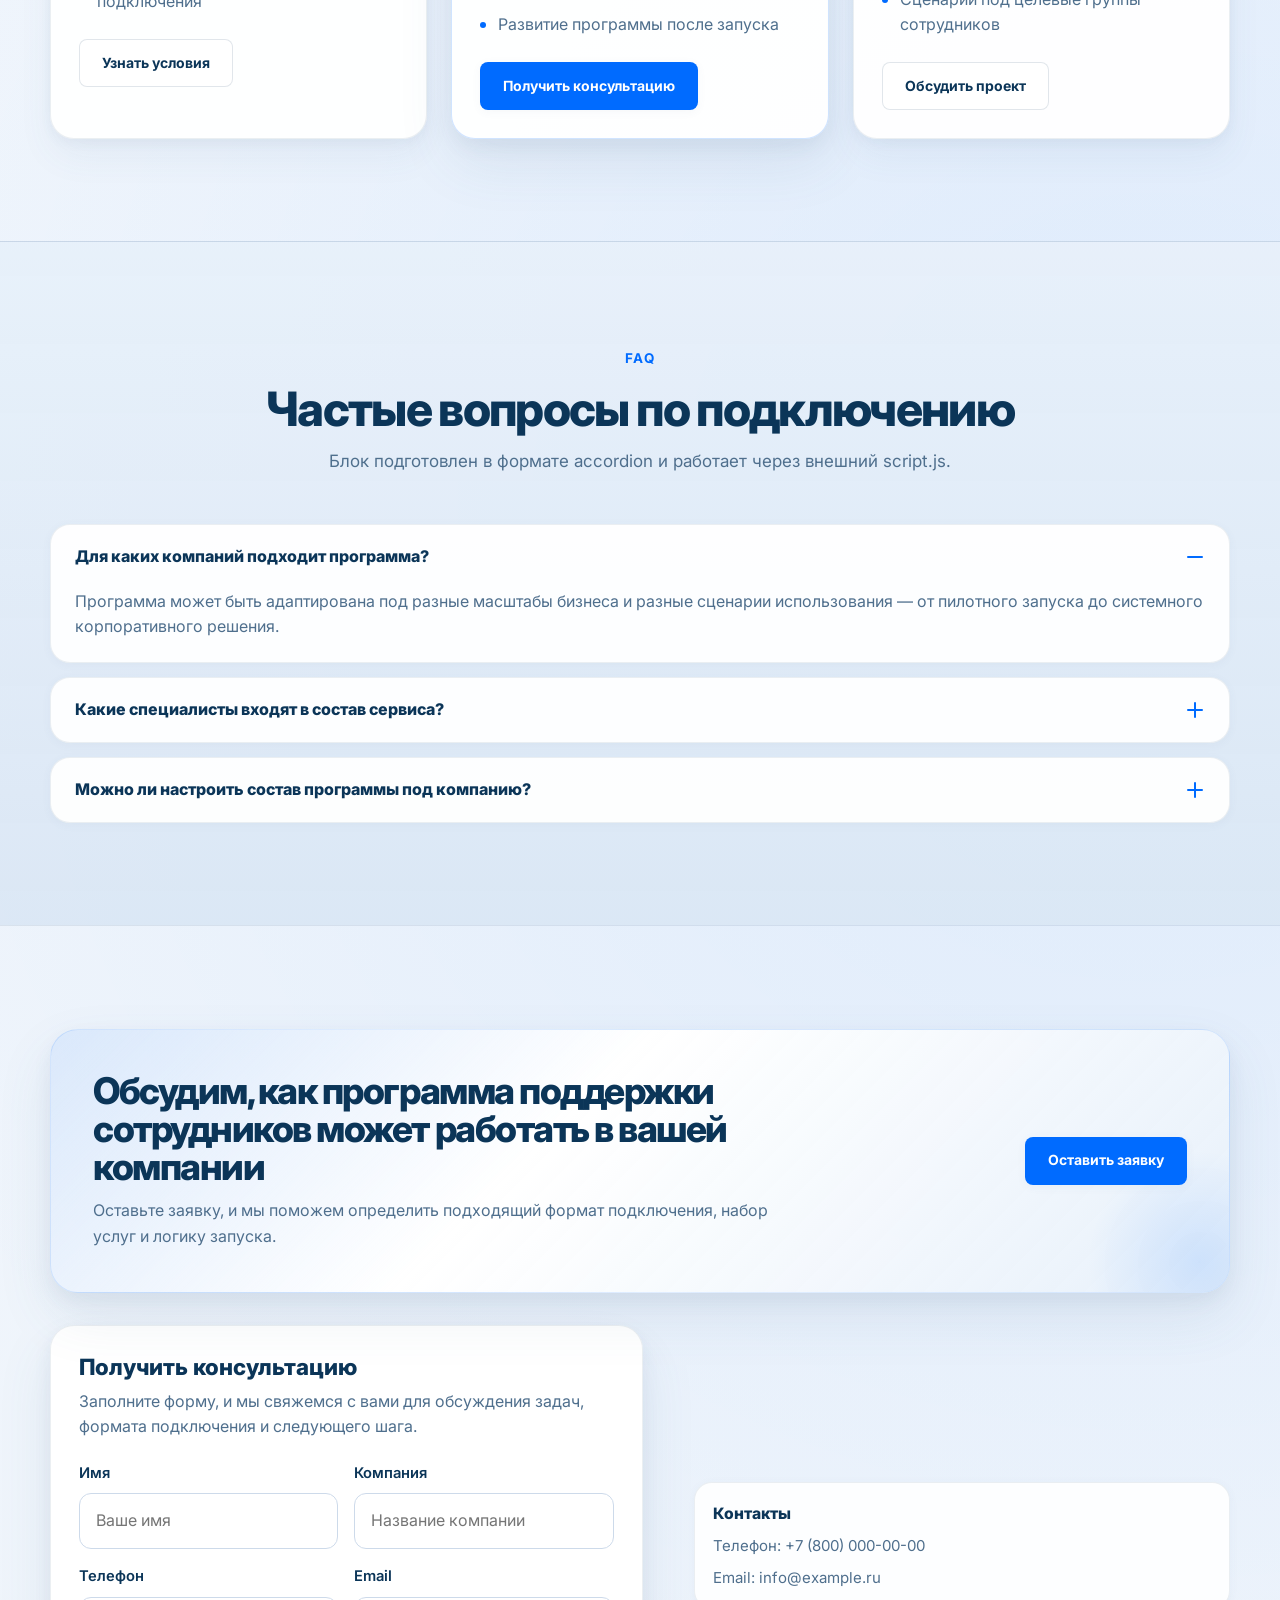
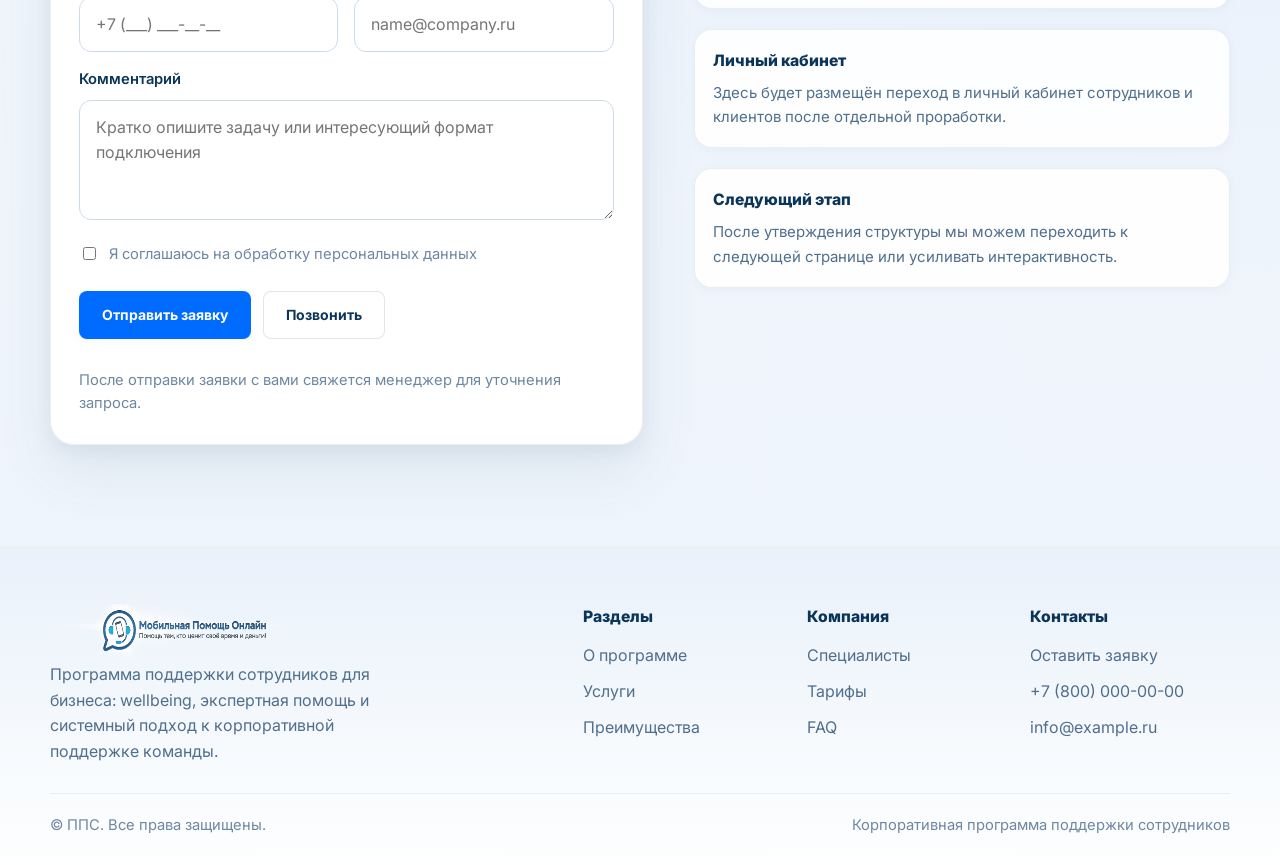
==== commit 5ea77f64: "Update index.html" ====
--- a/index.html
+++ b/index.html
@@ -29,57 +29,53 @@
 <link rel="stylesheet" href="./css/styles.css">
 </head>
 <body>
-  <!-- ==========================================================================
-       RU: Шапка сайта
-       EN: Site header
-       ========================================================================== -->
-  <header class="site-header">
-    <div class="container site-header__inner">
-      <!-- RU: Логотип проекта
-           EN: Project logo -->
-      <a class="site-brand" href="#top" aria-label="ППС — на главную">
-        <img
-          class="site-brand__logo"
-          src="./assets/logo.png"
-          alt="Логотип ППС"
-          width="240"
-          height="58"
-        />
+  <!-- ====================================================================== -->
+<!-- RU: HEADER / ШАПКА САЙТА                                               -->
+<!-- EN: HEADER / SITE HEADER                                               -->
+<!-- RU: Заменить текущий блок шапки сайта целиком на этот section          -->
+<!-- EN: Replace the current site header block entirely with this section    -->
+<!-- ====================================================================== -->
+<header class="site-header">
+  <div class="container site-header__inner">
+    <a class="site-brand" href="./index.html" aria-label="На главную">
+      <img
+        class="site-brand__logo"
+        src="./assets/logo.png"
+        alt="Программа поддержки сотрудников"
+        width="260"
+        height="72"
+      />
+    </a>
+
+    <nav class="site-nav" aria-label="Основная навигация">
+      <ul class="site-nav__list">
+        <li><a class="site-nav__link is-active" href="#about">О программе</a></li>
+        <li><a class="site-nav__link" href="#services">Услуги</a></li>
+        <li><a class="site-nav__link" href="#benefits">Преимущества</a></li>
+        <li><a class="site-nav__link" href="#specialists">Специалисты</a></li>
+        <li><a class="site-nav__link" href="#pricing">Тарифы</a></li>
+        <li><a class="site-nav__link" href="#faq">FAQ</a></li>
+        <li><a class="site-nav__link" href="#contacts">Контакты</a></li>
+      </ul>
+    </nav>
+
+    <div class="site-header__actions">
+      <a class="btn btn--primary site-header__cta site-header__cabinet" href="./employees.html">
+        Личный кабинет
       </a>
 
-      <!-- RU: Основная навигация
-           EN: Main navigation -->
-      <nav class="site-nav" id="site-nav" aria-label="Основная навигация">
-        <ul class="site-nav__list">
-          <li><a class="site-nav__link is-active" href="#about-program">О программе</a></li>
-          <li><a class="site-nav__link" href="#solutions">Услуги</a></li>
-          <li><a class="site-nav__link" href="#benefits">Преимущества</a></li>
-          <li><a class="site-nav__link" href="#experts">Специалисты</a></li>
-          <li><a class="site-nav__link" href="#pricing">Тарифы</a></li>
-          <li><a class="site-nav__link" href="#faq">FAQ</a></li>
-          <li><a class="site-nav__link" href="#contacts">Контакты</a></li>
-        </ul>
-      </nav>
-
-      <!-- RU: Действия в шапке
-           EN: Header actions -->
-      <div class="site-header__actions">
-        <a class="btn btn--secondary site-header__cta" href="#cabinet">Личный кабинет</a>
-
-        <!-- RU: Кнопка мобильного меню
-             EN: Mobile menu toggle -->
-        <button
-          class="menu-toggle"
-          type="button"
-          aria-label="Открыть меню"
-          aria-expanded="false"
-          aria-controls="site-nav"
-        >
-          <span class="menu-toggle__line"></span>
-        </button>
-      </div>
+      <button
+        class="menu-toggle"
+        type="button"
+        aria-label="Открыть меню"
+        aria-expanded="false"
+        aria-controls="mobile-navigation"
+      >
+        <span class="menu-toggle__line"></span>
+      </button>
     </div>
-  </header>
+  </div>
+</header>
 
   <!-- ==========================================================================
        RU: Основное содержимое страницы
@@ -90,108 +86,176 @@
          RU: Hero section
          EN: Hero section
          ====================================================================== -->
-    <section class="hero">
-      <div class="container hero__inner">
-        <div class="hero__content">
-          <div class="hero__eyebrow">Corporate wellbeing / EAP</div>
-
-          <h1 class="hero__title">
-            Программа поддержки <span>сотрудников</span> для бизнеса
-          </h1>
-
-          <p class="hero__description">
-            Комплексный сервис поддержки сотрудников и их семей: психологи, юристы,
-            коучи, консультанты по здоровью и wellbeing-программы, которые помогают
-            снижать текучесть, повышать вовлечённость и усиливать HR-бренд компании.
-          </p>
-
-          <div class="hero__actions">
-            <a class="btn btn--primary" href="#contacts">Получить консультацию</a>
-            <a class="btn btn--secondary" href="#about-program">Узнать подробнее</a>
-          </div>
-
-          <ul class="hero__meta">
-            <li>Подключение для компаний любого масштаба</li>
-            <li>Конфиденциальная поддержка сотрудников</li>
-            <li>Фокус на удержание, wellbeing и HR-эффективность</li>
-          </ul>
-        </div>
-
-        <div class="hero__visual" aria-hidden="true">
-          <div class="hero__glow"></div>
-
-          <div class="hero__floating-card hero__floating-card--a">
-            <div class="mini-card">
-              <div class="mini-card__title">Запрос на консультацию</div>
-              <div class="mini-card__text">Сотрудник получает помощь без лишней бюрократии.</div>
-            </div>
-          </div>
-
-          <div class="hero__floating-card hero__floating-card--b">
-            <div class="mini-card">
-              <div class="mini-card__title">HR-ценность</div>
-              <div class="mini-card__text">Сервис усиливает EVP и снижает нагрузку на HR-команду.</div>
-            </div>
-          </div>
-
-          <div class="hero__floating-card hero__floating-card--c">
-            <div class="mini-card">
-              <div class="mini-card__title">Wellbeing</div>
-              <div class="mini-card__text">Поддержка в сложных жизненных и рабочих ситуациях.</div>
-            </div>
-          </div>
-
-          <div class="hero__floating-card hero__floating-card--d">
-            <div class="mini-card">
-              <div class="mini-card__title">Отчётность</div>
-              <div class="mini-card__text">Понятная коммуникация и прозрачная логика внедрения.</div>
-            </div>
-          </div>
-
-          <div class="hero__panel">
-            <div class="hero__panel-top">
-              <div>
-                <div class="hero__panel-kicker">Программа поддержки</div>
-                <div class="hero__panel-title">Единая корпоративная экосистема помощи сотрудникам</div>
-              </div>
-              <div class="hero__panel-badge">B2B-решение</div>
-            </div>
-
-            <div class="hero__panel-body">
-              <div class="hero__panel-grid">
-                <div class="feature-card">
-                  <div class="feature-card__title">Психологическая поддержка</div>
-                  <div class="feature-card__text">
-                    Консультации специалистов для эмоциональной устойчивости и снижения стресса.
-                  </div>
-                </div>
-
-                <div class="feature-card">
-                  <div class="feature-card__title">Юридические консультации</div>
-                  <div class="feature-card__text">
-                    Помощь сотрудникам по личным и бытовым юридическим вопросам.
-                  </div>
-                </div>
-
-                <div class="feature-card">
-                  <div class="feature-card__title">Коучинг и развитие</div>
-                  <div class="feature-card__text">
-                    Поддержка в вопросах мотивации, адаптации и профессионального роста.
-                  </div>
-                </div>
-
-                <div class="feature-card">
-                  <div class="feature-card__title">Дополнительные сервисы</div>
-                  <div class="feature-card__text">
-                    Здоровье, wellbeing, целевые программы и другие поддерживающие сценарии.
-                  </div>
-                </div>
-              </div>
-            </div>
-          </div>
-        </div>
-      </div>
-    </section>
+    <!-- ====================================================================== -->
+<!-- RU: HERO / ПЕРВЫЙ ЭКРАН ГЛАВНОЙ                                        -->
+<!-- EN: HERO / HOMEPAGE FIRST SCREEN                                       -->
+<!-- RU: Заменить текущий hero-блок главной страницы целиком на этот section -->
+<!-- EN: Replace the current homepage hero block entirely with this section  -->
+<!-- ====================================================================== -->
+<section class="hero" id="about">
+  <div class="hero__bg" aria-hidden="true">
+    <span class="hero__shape hero__shape--one"></span>
+    <span class="hero__shape hero__shape--two"></span>
+    <span class="hero__shape hero__shape--three"></span>
+    <span class="hero__shape hero__shape--four"></span>
+  </div>
+
+  <div class="container hero__inner">
+    <div class="hero__content">
+      <span class="hero__eyebrow">Corporate wellbeing / EAP</span>
+
+      <h1 class="hero__title">
+        Программа поддержки
+        <span>сотрудников</span>
+        для бизнеса
+      </h1>
+
+      <p class="hero__description">
+        Комплексный сервис поддержки сотрудников и их семей: психологи, юристы,
+        коучи, консультанты по здоровью и wellbeing-программы, которые помогают
+        снижать текучесть, повышать вовлечённость и усиливать HR-бренд компании.
+      </p>
+
+      <div class="hero__actions">
+        <a class="btn btn--primary" href="#contacts">Получить консультацию</a>
+        <a class="btn btn--secondary" href="./solutions.html">Узнать подробнее</a>
+      </div>
+
+      <ul class="hero__meta">
+        <li>Подключение для компаний любого масштаба</li>
+        <li>Конфиденциальная поддержка сотрудников</li>
+        <li>Фокус на удержание, wellbeing и HR-эффективность</li>
+      </ul>
+    </div>
+
+    <div class="hero__visual" aria-label="Сценарии программы поддержки сотрудников">
+      <div class="hero__glow" aria-hidden="true"></div>
+
+      <div class="hero__floating-card hero__floating-card--a">
+        <article class="mini-card">
+          <h3 class="mini-card__title">Запрос на консультацию</h3>
+          <p class="mini-card__text">
+            Сотрудник получает помощь без лишней бюрократии.
+          </p>
+        </article>
+      </div>
+
+      <div class="hero__floating-card hero__floating-card--b">
+        <article class="mini-card">
+          <h3 class="mini-card__title">HR-ценность</h3>
+          <p class="mini-card__text">
+            Сервис усиливает EVP и снижает нагрузку на HR-команду.
+          </p>
+        </article>
+      </div>
+
+      <div class="hero__floating-card hero__floating-card--c">
+        <article class="mini-card">
+          <h3 class="mini-card__title">Wellbeing</h3>
+          <p class="mini-card__text">
+            Поддержка в сложных жизненных и рабочих ситуациях.
+          </p>
+        </article>
+      </div>
+
+      <div class="hero__floating-card hero__floating-card--d">
+        <article class="mini-card">
+          <h3 class="mini-card__title">Отчётность</h3>
+          <p class="mini-card__text">
+            Понятная коммуникация и прозрачная логика внедрения.
+          </p>
+        </article>
+      </div>
+
+      <div class="hero__panel hero-showcase" data-hero-showcase>
+        <div class="hero__panel-top">
+          <div>
+            <span class="hero__panel-kicker">Программа поддержки</span>
+            <h2 class="hero__panel-title">Единая корпоративная экосистема помощи</h2>
+          </div>
+          <span class="hero__panel-badge">B2B-решение</span>
+        </div>
+
+        <div class="hero__panel-body">
+          <div class="hero-showcase__tabs" role="tablist" aria-label="Сценарии программы">
+            <button
+              class="hero-showcase__tab is-active"
+              type="button"
+              role="tab"
+              aria-selected="true"
+              data-hero-tab="0"
+            >
+              Поддержка
+            </button>
+            <button
+              class="hero-showcase__tab"
+              type="button"
+              role="tab"
+              aria-selected="false"
+              data-hero-tab="1"
+            >
+              HR
+            </button>
+            <button
+              class="hero-showcase__tab"
+              type="button"
+              role="tab"
+              aria-selected="false"
+              data-hero-tab="2"
+            >
+              Аналитика
+            </button>
+          </div>
+
+          <article class="hero-card is-active" data-hero-card="0">
+            <span class="hero-card__tag">Поддержка сотрудников</span>
+            <h3 class="hero-card__title">Психологическая, юридическая и wellbeing-помощь</h3>
+            <p class="hero-card__description">
+              Единая точка входа в сервисы поддержки для сотрудников и членов их семей.
+            </p>
+            <ul class="hero-card__list">
+              <li>Быстрое подключение к нужному специалисту</li>
+              <li>Конфиденциальное обращение</li>
+              <li>Понятный пользовательский путь</li>
+            </ul>
+          </article>
+
+          <article class="hero-card" data-hero-card="1" hidden>
+            <span class="hero-card__tag">Ценность для HR</span>
+            <h3 class="hero-card__title">Инструмент удержания и снижения нагрузки на команду</h3>
+            <p class="hero-card__description">
+              Программа помогает усиливать employer brand и поддерживать сотрудников в критических точках.
+            </p>
+            <ul class="hero-card__list">
+              <li>Поддержка HR-функции без перегруза внутренних команд</li>
+              <li>Рост доверия к работодателю</li>
+              <li>Премиальная корпоративная подача сервиса</li>
+            </ul>
+          </article>
+
+          <article class="hero-card" data-hero-card="2" hidden>
+            <span class="hero-card__tag">Прозрачная логика</span>
+            <h3 class="hero-card__title">Коммуникация, внедрение и отчётность для бизнеса</h3>
+            <p class="hero-card__description">
+              Руководство и HR получают понятную структуру взаимодействия с сервисом и сценарием запуска.
+            </p>
+            <ul class="hero-card__list">
+              <li>Простая логика внедрения</li>
+              <li>Понятные сценарии использования</li>
+              <li>Аккуратная корпоративная коммуникация</li>
+            </ul>
+          </article>
+
+          <div class="hero-showcase__pagination" aria-hidden="true">
+            <span class="hero-showcase__dot is-active" data-hero-dot="0"></span>
+            <span class="hero-showcase__dot" data-hero-dot="1"></span>
+            <span class="hero-showcase__dot" data-hero-dot="2"></span>
+          </div>
+        </div>
+      </div>
+    </div>
+  </div>
+</section>
 
     <!-- ======================================================================
          RU: О программе
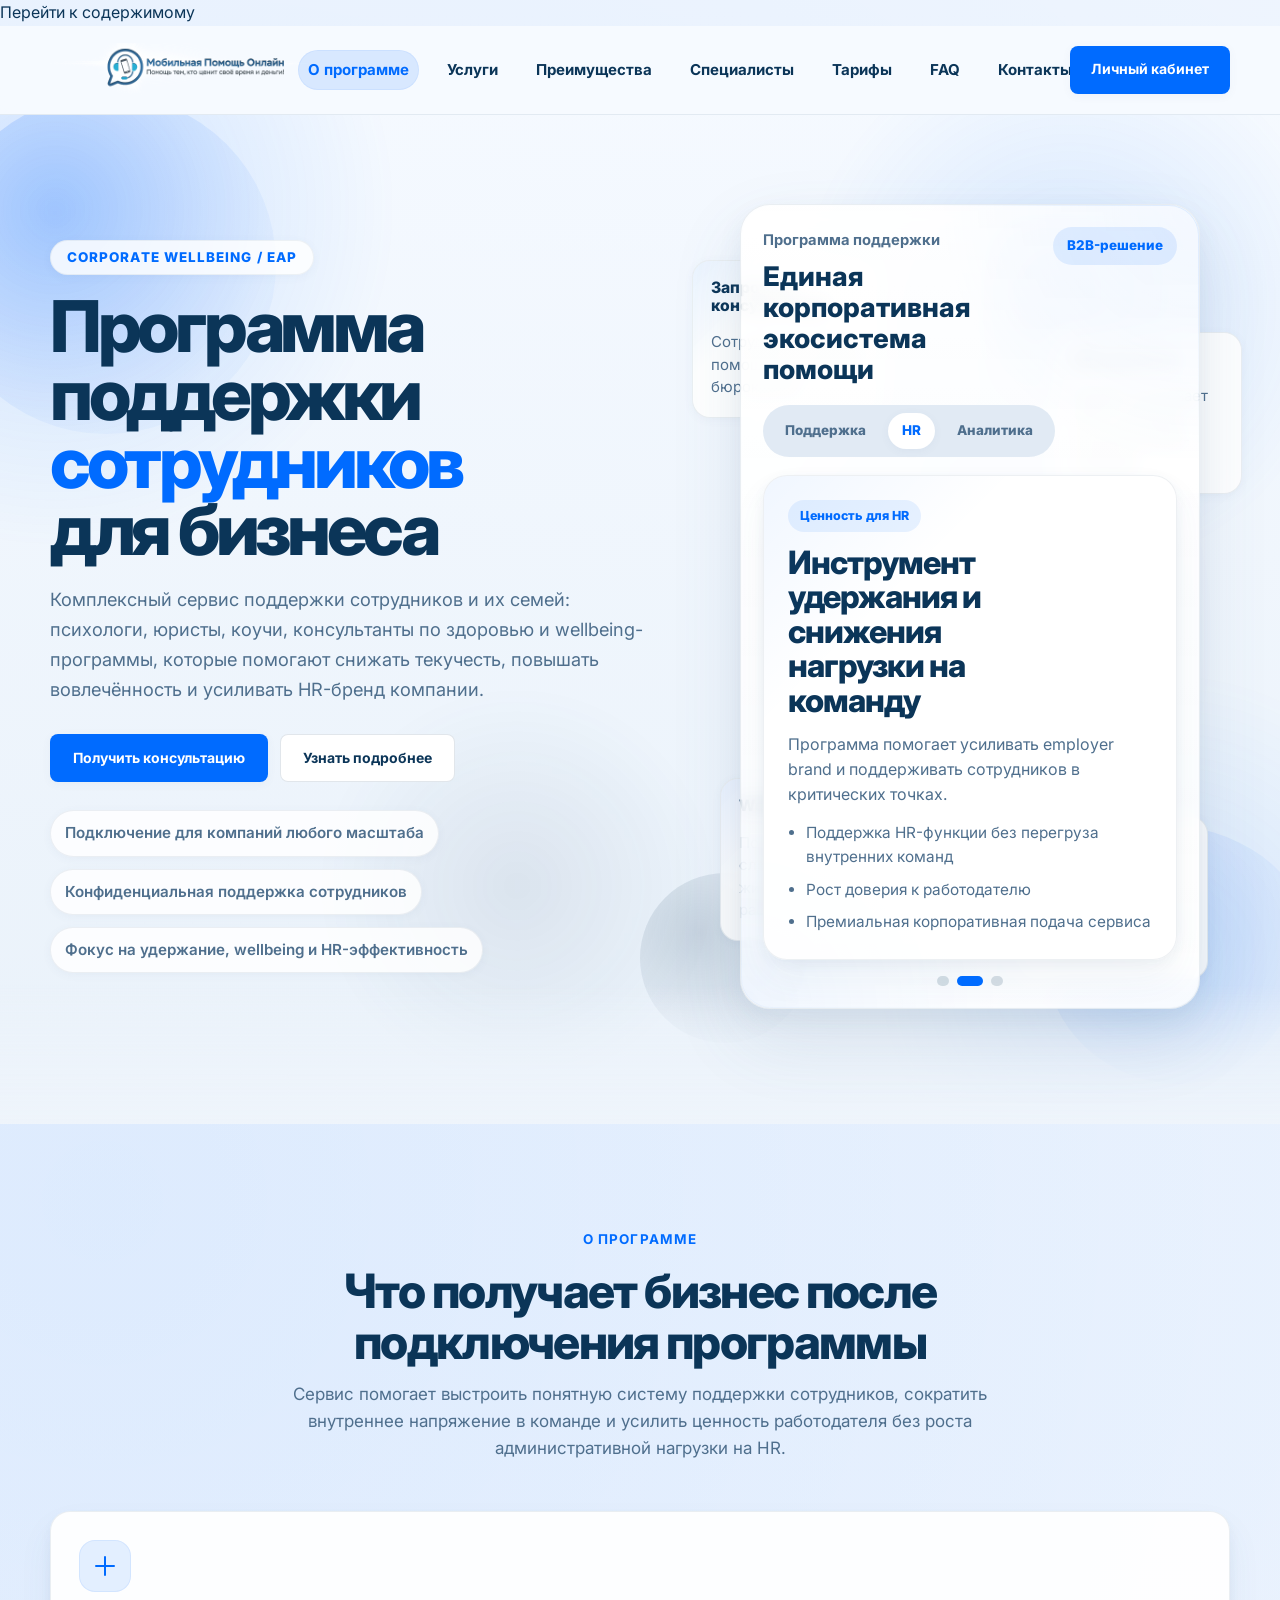
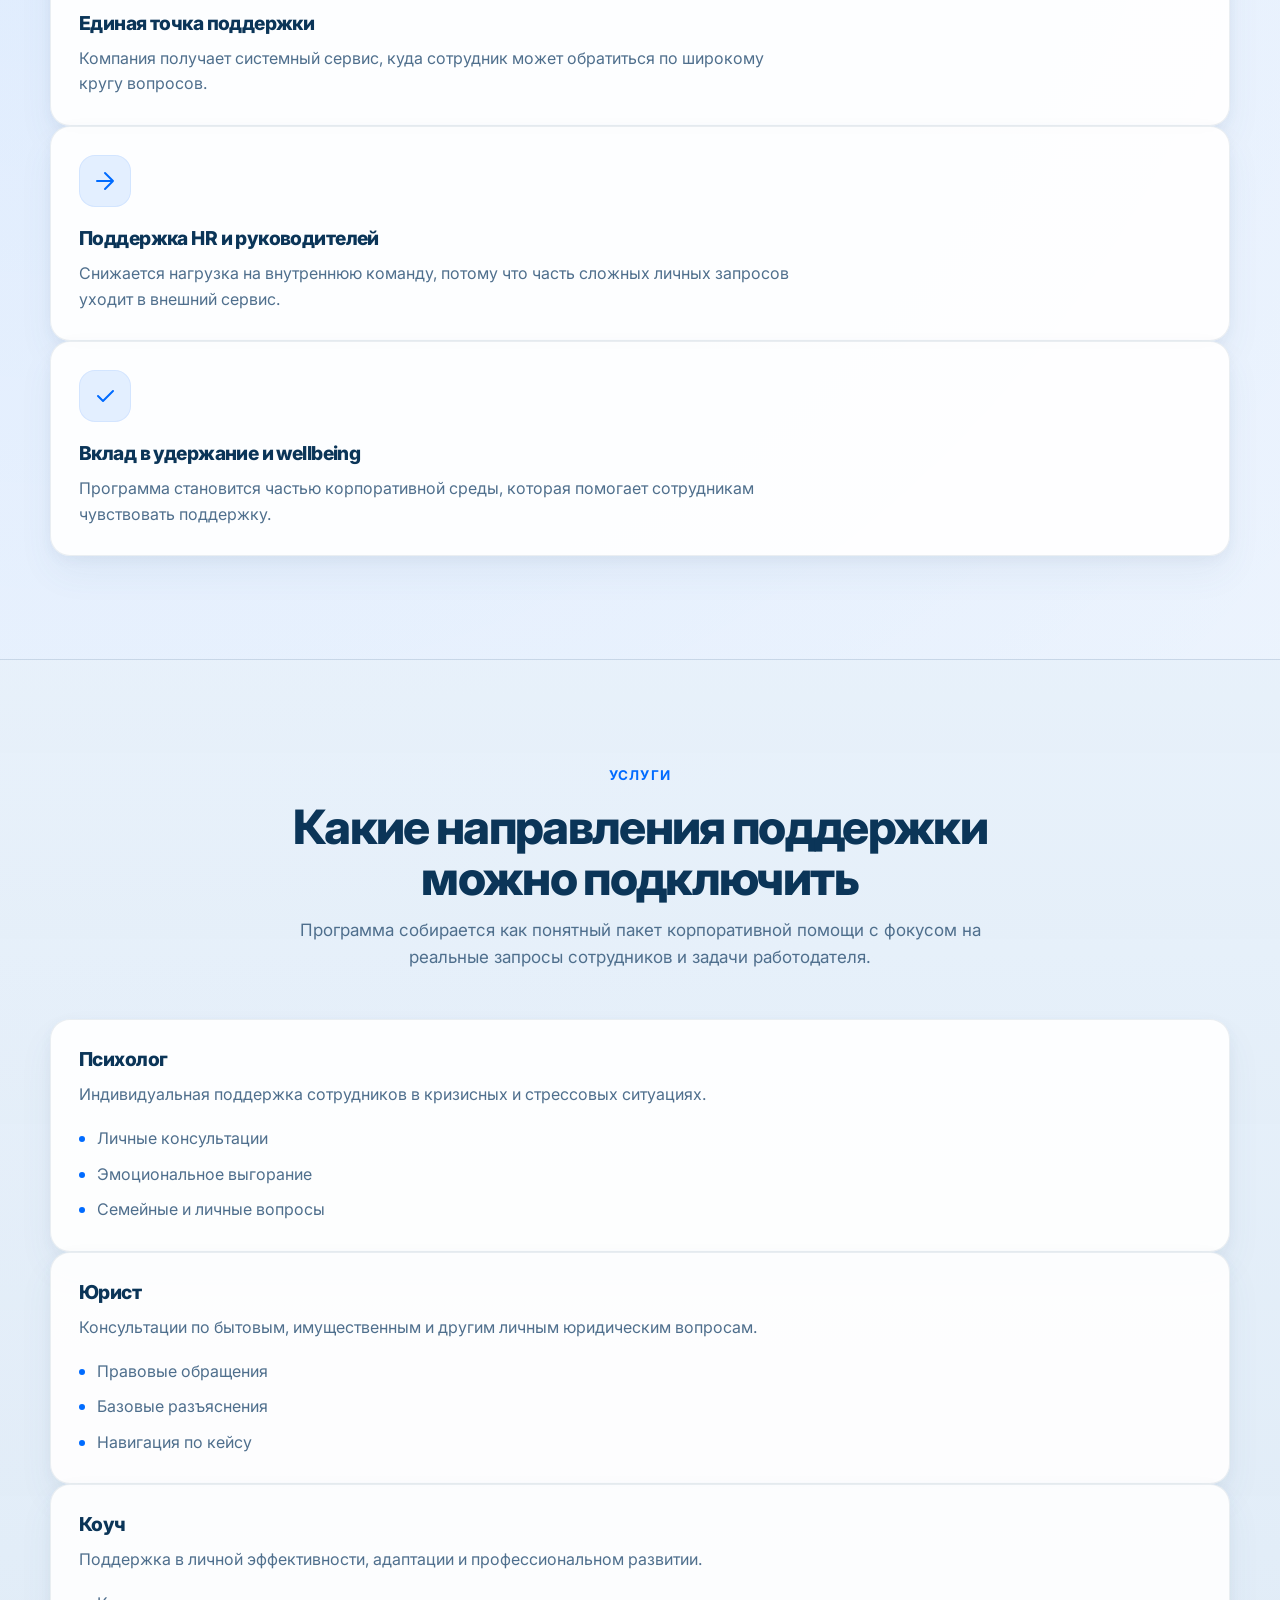
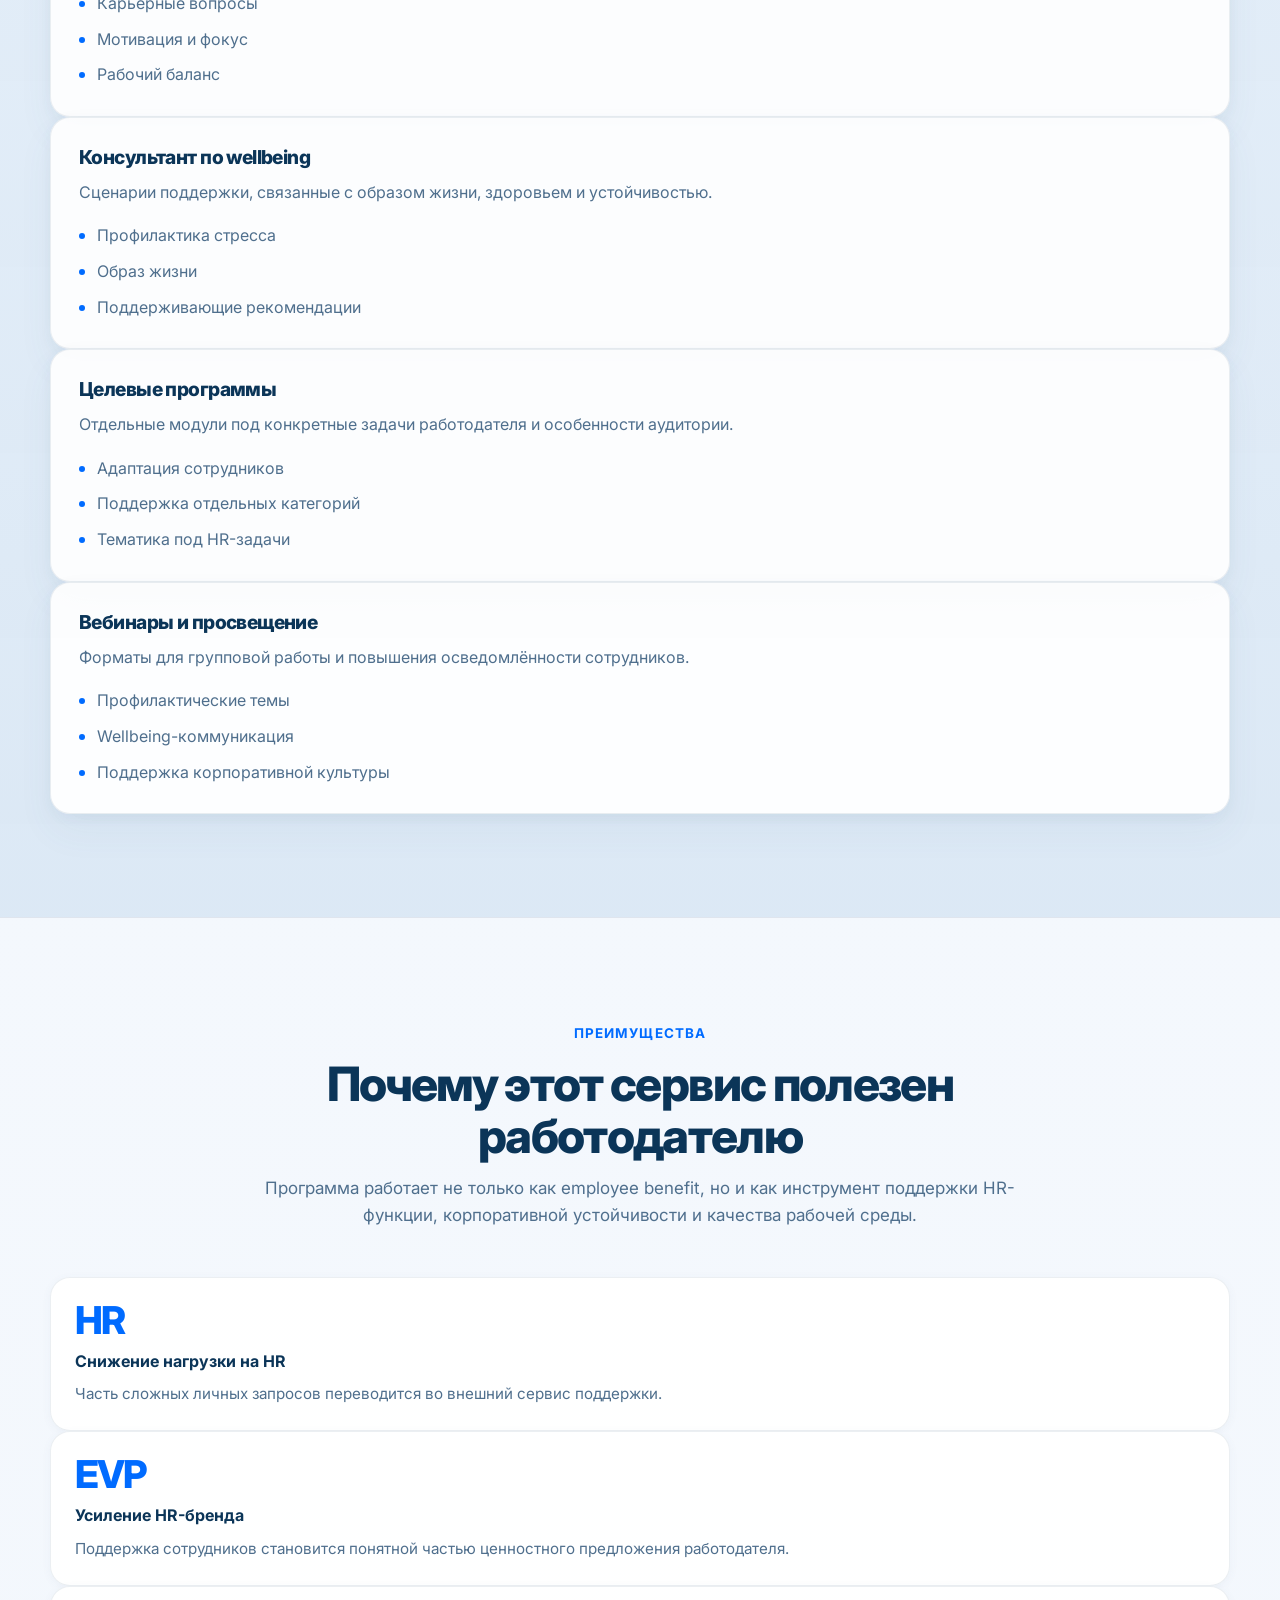
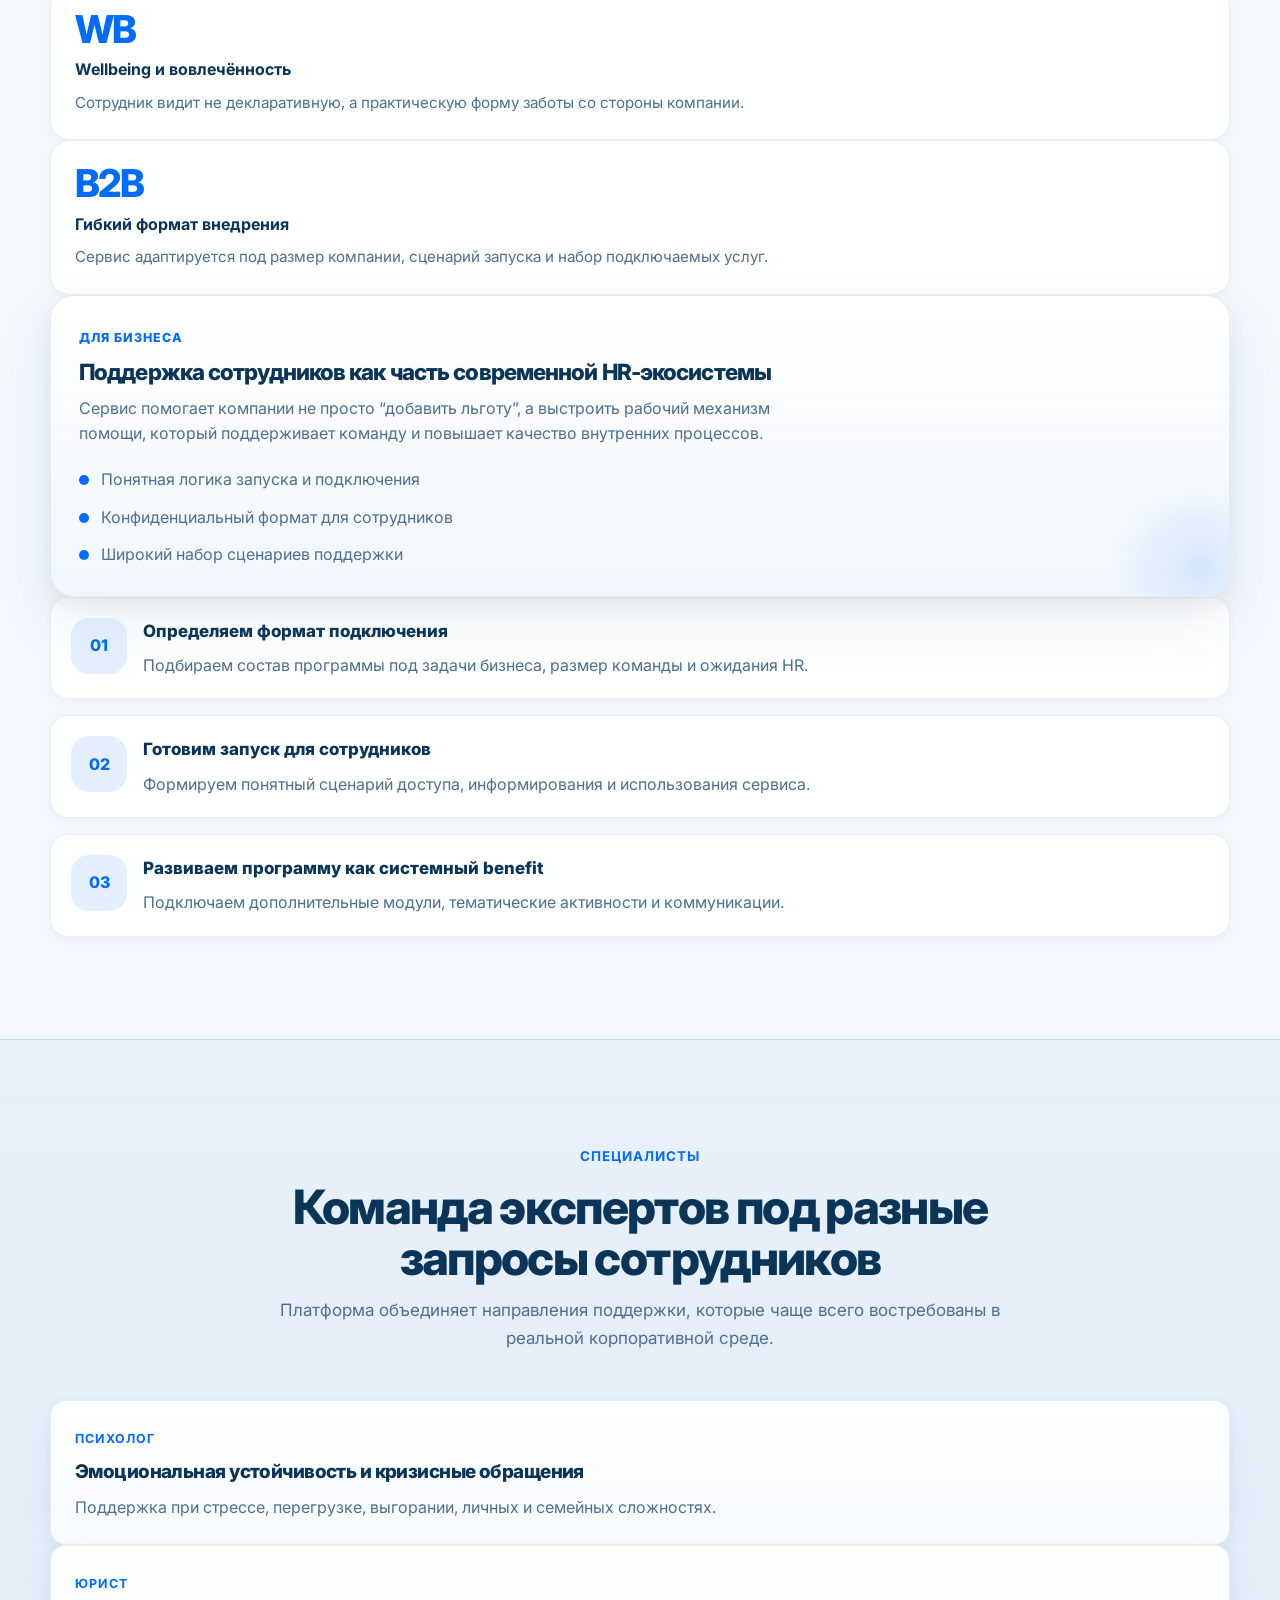
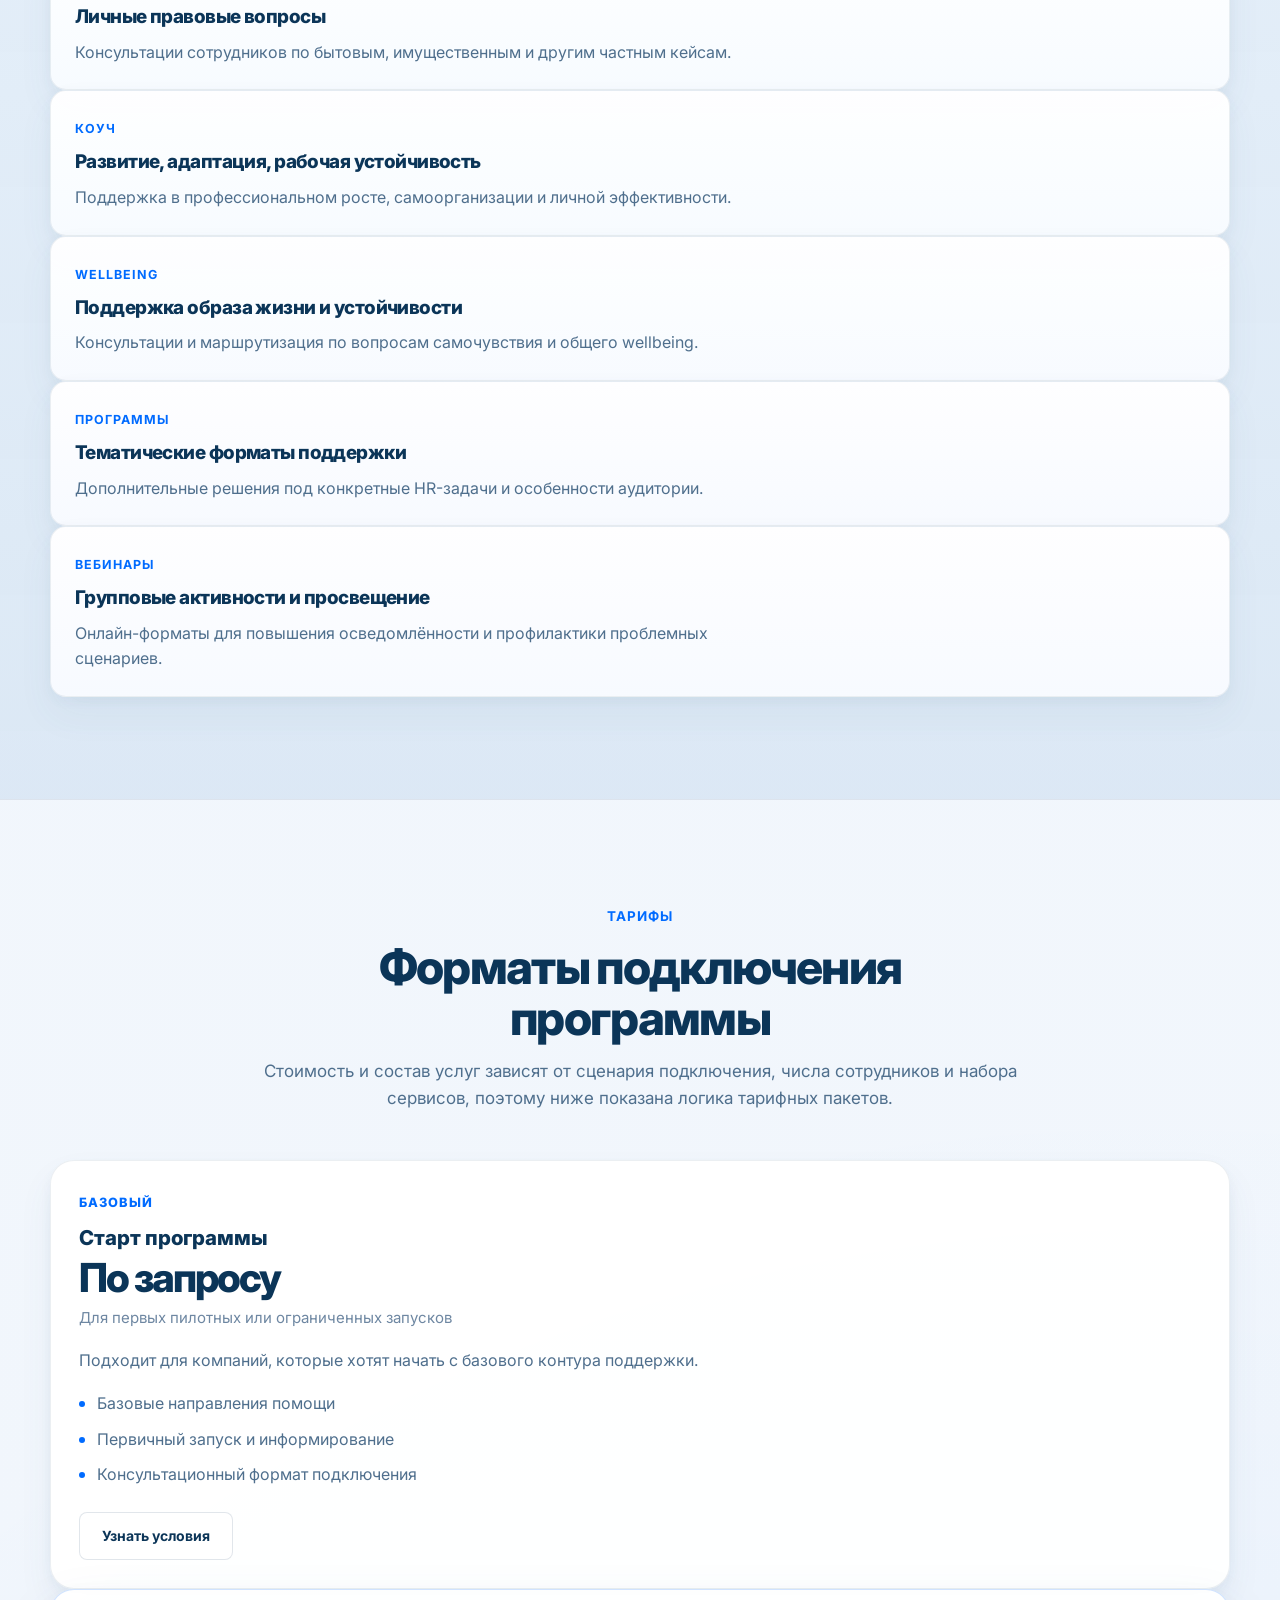
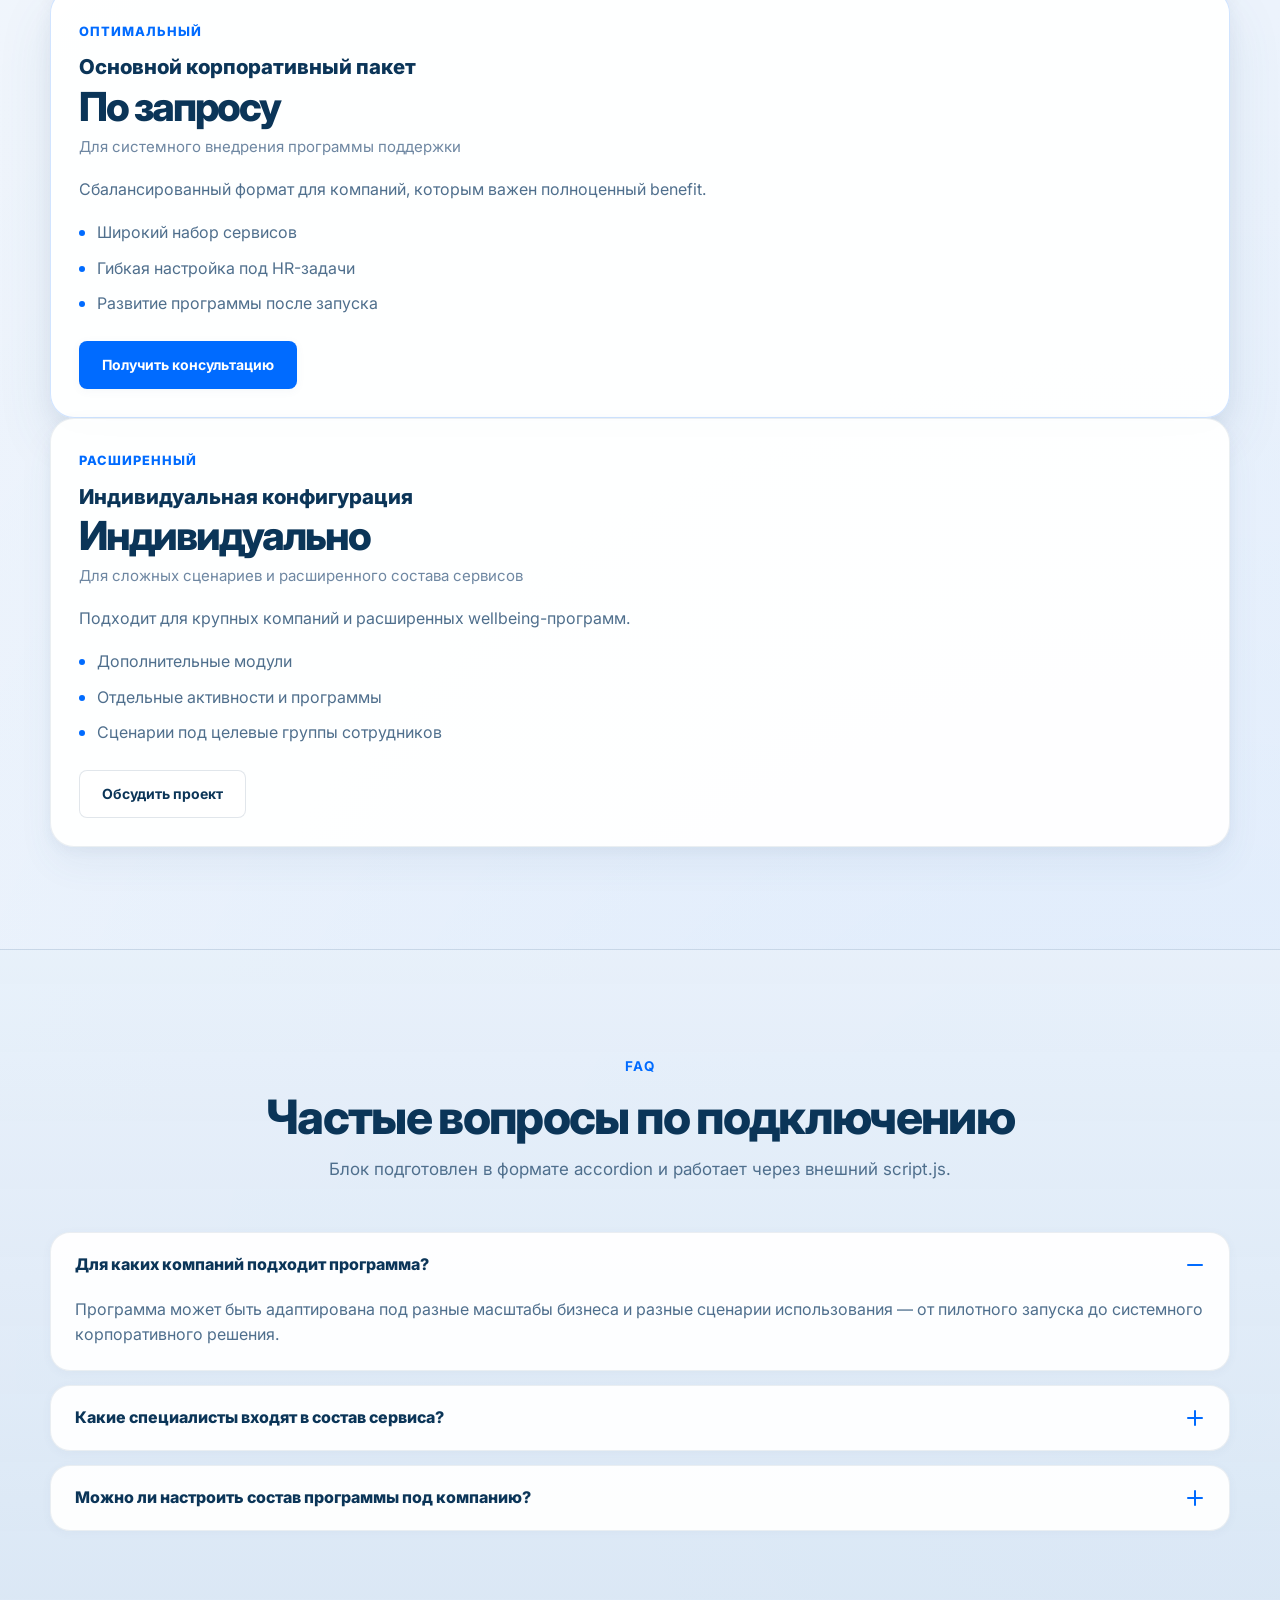
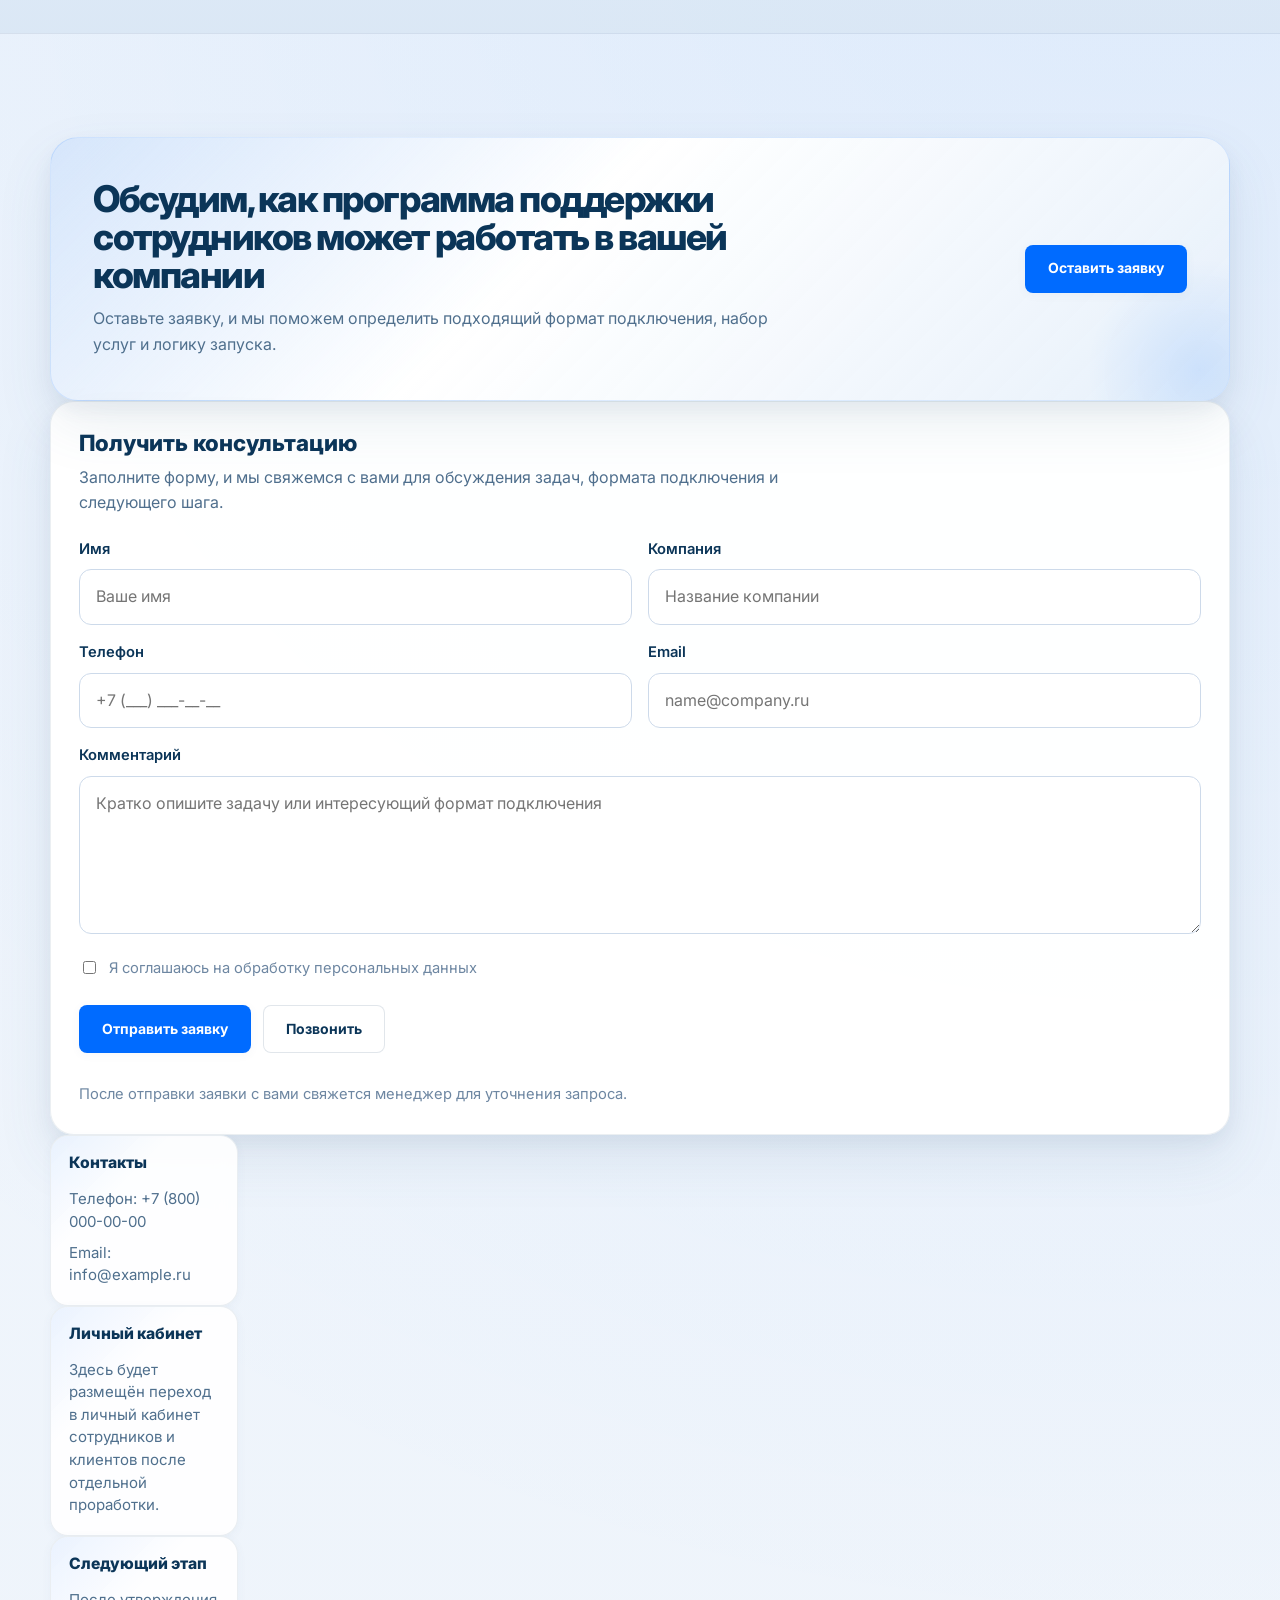
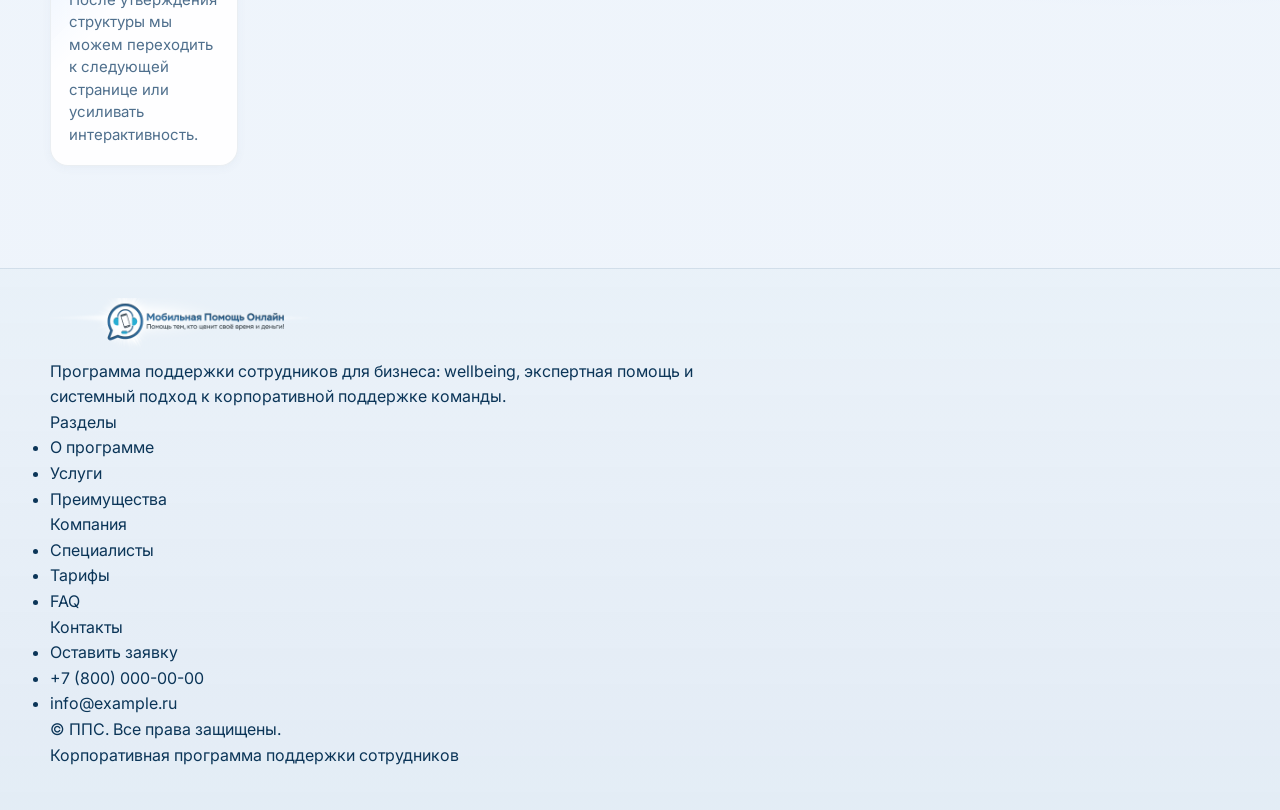
==== commit b39b51fd: "Update index.html" ====
--- a/index.html
+++ b/index.html
@@ -12,6 +12,13 @@
        EN: Page title -->
   <title>ППС — Программа поддержки сотрудников</title>
 
+  <!-- RU: Базовые SEO-метаданные
+       EN: Basic SEO metadata -->
+  <meta
+    name="description"
+    content="Программа поддержки сотрудников для бизнеса: психологи, юристы, коучи, wellbeing-поддержка и корпоративные решения для HR и компаний."
+  />
+
   <!-- RU: Подключение шрифтов
        EN: Font loading -->
   <link rel="preconnect" href="https://fonts.googleapis.com" />
@@ -21,251 +28,268 @@
     rel="stylesheet"
   />
 
-  <!-- RU: Подключение CSS по слоям — база, layout, components
-       EN: Layered CSS loading — base, layout, components -->
-  <link rel="stylesheet" href="./css/base.css">
-<link rel="stylesheet" href="./css/layout.css">
-<link rel="stylesheet" href="./css/components.css">
-<link rel="stylesheet" href="./css/styles.css">
+  <!-- RU: Подключение CSS по слоям — база, layout, components, project styles
+       EN: Layered CSS loading — base, layout, components, project styles -->
+  <link rel="stylesheet" href="./css/base.css" />
+  <link rel="stylesheet" href="./css/layout.css" />
+  <link rel="stylesheet" href="./css/components.css" />
+  <link rel="stylesheet" href="./css/styles.css" />
 </head>
 <body>
-  <!-- ====================================================================== -->
-<!-- RU: HEADER / ШАПКА САЙТА                                               -->
-<!-- EN: HEADER / SITE HEADER                                               -->
-<!-- RU: Заменить текущий блок шапки сайта целиком на этот section          -->
-<!-- EN: Replace the current site header block entirely with this section    -->
-<!-- ====================================================================== -->
-<header class="site-header">
-  <div class="container site-header__inner">
-    <a class="site-brand" href="./index.html" aria-label="На главную">
-      <img
-        class="site-brand__logo"
-        src="./assets/logo.png"
-        alt="Программа поддержки сотрудников"
-        width="260"
-        height="72"
-      />
-    </a>
-
-    <nav class="site-nav" aria-label="Основная навигация">
-      <ul class="site-nav__list">
-        <li><a class="site-nav__link is-active" href="#about">О программе</a></li>
-        <li><a class="site-nav__link" href="#services">Услуги</a></li>
-        <li><a class="site-nav__link" href="#benefits">Преимущества</a></li>
-        <li><a class="site-nav__link" href="#specialists">Специалисты</a></li>
-        <li><a class="site-nav__link" href="#pricing">Тарифы</a></li>
-        <li><a class="site-nav__link" href="#faq">FAQ</a></li>
-        <li><a class="site-nav__link" href="#contacts">Контакты</a></li>
-      </ul>
-    </nav>
-
-    <div class="site-header__actions">
-      <a class="btn btn--primary site-header__cta site-header__cabinet" href="./employees.html">
-        Личный кабинет
+  <!-- ==========================================================================
+       RU: Ссылка пропуска к основному содержимому для доступности
+       EN: Skip link to main content for accessibility
+       ========================================================================== -->
+  <a class="skip-link" href="#main-content">Перейти к содержимому</a>
+
+  <!-- ==========================================================================
+       RU: HEADER / ШАПКА САЙТА
+       EN: HEADER / SITE HEADER
+       ========================================================================== -->
+  <header class="site-header">
+    <div class="container site-header__inner">
+      <a class="site-brand" href="./index.html" aria-label="На главную">
+        <img
+          class="site-brand__logo"
+          src="./assets/logo.png"
+          alt="Программа поддержки сотрудников"
+          width="260"
+          height="72"
+        />
       </a>
 
-      <button
-        class="menu-toggle"
-        type="button"
-        aria-label="Открыть меню"
-        aria-expanded="false"
-        aria-controls="mobile-navigation"
+      <nav
+        class="site-nav"
+        id="mobile-navigation"
+        aria-label="Основная навигация"
       >
-        <span class="menu-toggle__line"></span>
-      </button>
+        <ul class="site-nav__list">
+          <li><a class="site-nav__link is-active" href="#about-program">О программе</a></li>
+          <li><a class="site-nav__link" href="#solutions">Услуги</a></li>
+          <li><a class="site-nav__link" href="#benefits">Преимущества</a></li>
+          <li><a class="site-nav__link" href="#experts">Специалисты</a></li>
+          <li><a class="site-nav__link" href="#pricing">Тарифы</a></li>
+          <li><a class="site-nav__link" href="#faq">FAQ</a></li>
+          <li><a class="site-nav__link" href="#contacts">Контакты</a></li>
+        </ul>
+      </nav>
+
+      <div class="site-header__actions">
+        <a class="btn btn--primary site-header__cabinet" href="./employees.html">
+          Личный кабинет
+        </a>
+
+        <button
+          class="menu-toggle"
+          type="button"
+          aria-label="Открыть меню"
+          aria-expanded="false"
+          aria-controls="mobile-navigation"
+        >
+          <span class="menu-toggle__line"></span>
+        </button>
+      </div>
     </div>
-  </div>
-</header>
+  </header>
 
   <!-- ==========================================================================
        RU: Основное содержимое страницы
        EN: Main page content
        ========================================================================== -->
-  <main id="top">
-    <!-- ======================================================================
-         RU: Hero section
-         EN: Hero section
-         ====================================================================== -->
-    <!-- ====================================================================== -->
-<!-- RU: HERO / ПЕРВЫЙ ЭКРАН ГЛАВНОЙ                                        -->
-<!-- EN: HERO / HOMEPAGE FIRST SCREEN                                       -->
-<!-- RU: Заменить текущий hero-блок главной страницы целиком на этот section -->
-<!-- EN: Replace the current homepage hero block entirely with this section  -->
-<!-- ====================================================================== -->
-<section class="hero" id="about">
-  <div class="hero__bg" aria-hidden="true">
-    <span class="hero__shape hero__shape--one"></span>
-    <span class="hero__shape hero__shape--two"></span>
-    <span class="hero__shape hero__shape--three"></span>
-    <span class="hero__shape hero__shape--four"></span>
-  </div>
-
-  <div class="container hero__inner">
-    <div class="hero__content">
-      <span class="hero__eyebrow">Corporate wellbeing / EAP</span>
-
-      <h1 class="hero__title">
-        Программа поддержки
-        <span>сотрудников</span>
-        для бизнеса
-      </h1>
-
-      <p class="hero__description">
-        Комплексный сервис поддержки сотрудников и их семей: психологи, юристы,
-        коучи, консультанты по здоровью и wellbeing-программы, которые помогают
-        снижать текучесть, повышать вовлечённость и усиливать HR-бренд компании.
-      </p>
-
-      <div class="hero__actions">
-        <a class="btn btn--primary" href="#contacts">Получить консультацию</a>
-        <a class="btn btn--secondary" href="./solutions.html">Узнать подробнее</a>
-      </div>
-
-      <ul class="hero__meta">
-        <li>Подключение для компаний любого масштаба</li>
-        <li>Конфиденциальная поддержка сотрудников</li>
-        <li>Фокус на удержание, wellbeing и HR-эффективность</li>
-      </ul>
-    </div>
-
-    <div class="hero__visual" aria-label="Сценарии программы поддержки сотрудников">
-      <div class="hero__glow" aria-hidden="true"></div>
-
-      <div class="hero__floating-card hero__floating-card--a">
-        <article class="mini-card">
-          <h3 class="mini-card__title">Запрос на консультацию</h3>
-          <p class="mini-card__text">
-            Сотрудник получает помощь без лишней бюрократии.
+  <main class="site-main" id="main-content">
+    <!-- ==========================================================================
+         RU: HERO / ПЕРВЫЙ ЭКРАН ГЛАВНОЙ
+         EN: HERO / HOMEPAGE FIRST SCREEN
+         ========================================================================== -->
+    <section class="hero" id="about" aria-labelledby="hero-title">
+      <div class="hero__bg" aria-hidden="true">
+        <span class="hero__shape hero__shape--one"></span>
+        <span class="hero__shape hero__shape--two"></span>
+        <span class="hero__shape hero__shape--three"></span>
+        <span class="hero__shape hero__shape--four"></span>
+      </div>
+
+      <div class="container hero__inner">
+        <div class="hero__content">
+          <span class="hero__eyebrow">Corporate wellbeing / EAP</span>
+
+          <h1 class="hero__title" id="hero-title">
+            Программа поддержки
+            <span>сотрудников</span>
+            для бизнеса
+          </h1>
+
+          <p class="hero__description">
+            Комплексный сервис поддержки сотрудников и их семей: психологи, юристы,
+            коучи, консультанты по здоровью и wellbeing-программы, которые помогают
+            снижать текучесть, повышать вовлечённость и усиливать HR-бренд компании.
           </p>
-        </article>
-      </div>
-
-      <div class="hero__floating-card hero__floating-card--b">
-        <article class="mini-card">
-          <h3 class="mini-card__title">HR-ценность</h3>
-          <p class="mini-card__text">
-            Сервис усиливает EVP и снижает нагрузку на HR-команду.
-          </p>
-        </article>
-      </div>
-
-      <div class="hero__floating-card hero__floating-card--c">
-        <article class="mini-card">
-          <h3 class="mini-card__title">Wellbeing</h3>
-          <p class="mini-card__text">
-            Поддержка в сложных жизненных и рабочих ситуациях.
-          </p>
-        </article>
-      </div>
-
-      <div class="hero__floating-card hero__floating-card--d">
-        <article class="mini-card">
-          <h3 class="mini-card__title">Отчётность</h3>
-          <p class="mini-card__text">
-            Понятная коммуникация и прозрачная логика внедрения.
-          </p>
-        </article>
-      </div>
-
-      <div class="hero__panel hero-showcase" data-hero-showcase>
-        <div class="hero__panel-top">
-          <div>
-            <span class="hero__panel-kicker">Программа поддержки</span>
-            <h2 class="hero__panel-title">Единая корпоративная экосистема помощи</h2>
-          </div>
-          <span class="hero__panel-badge">B2B-решение</span>
-        </div>
-
-        <div class="hero__panel-body">
-          <div class="hero-showcase__tabs" role="tablist" aria-label="Сценарии программы">
-            <button
-              class="hero-showcase__tab is-active"
-              type="button"
-              role="tab"
-              aria-selected="true"
-              data-hero-tab="0"
-            >
-              Поддержка
-            </button>
-            <button
-              class="hero-showcase__tab"
-              type="button"
-              role="tab"
-              aria-selected="false"
-              data-hero-tab="1"
-            >
-              HR
-            </button>
-            <button
-              class="hero-showcase__tab"
-              type="button"
-              role="tab"
-              aria-selected="false"
-              data-hero-tab="2"
-            >
-              Аналитика
-            </button>
-          </div>
-
-          <article class="hero-card is-active" data-hero-card="0">
-            <span class="hero-card__tag">Поддержка сотрудников</span>
-            <h3 class="hero-card__title">Психологическая, юридическая и wellbeing-помощь</h3>
-            <p class="hero-card__description">
-              Единая точка входа в сервисы поддержки для сотрудников и членов их семей.
-            </p>
-            <ul class="hero-card__list">
-              <li>Быстрое подключение к нужному специалисту</li>
-              <li>Конфиденциальное обращение</li>
-              <li>Понятный пользовательский путь</li>
-            </ul>
-          </article>
-
-          <article class="hero-card" data-hero-card="1" hidden>
-            <span class="hero-card__tag">Ценность для HR</span>
-            <h3 class="hero-card__title">Инструмент удержания и снижения нагрузки на команду</h3>
-            <p class="hero-card__description">
-              Программа помогает усиливать employer brand и поддерживать сотрудников в критических точках.
-            </p>
-            <ul class="hero-card__list">
-              <li>Поддержка HR-функции без перегруза внутренних команд</li>
-              <li>Рост доверия к работодателю</li>
-              <li>Премиальная корпоративная подача сервиса</li>
-            </ul>
-          </article>
-
-          <article class="hero-card" data-hero-card="2" hidden>
-            <span class="hero-card__tag">Прозрачная логика</span>
-            <h3 class="hero-card__title">Коммуникация, внедрение и отчётность для бизнеса</h3>
-            <p class="hero-card__description">
-              Руководство и HR получают понятную структуру взаимодействия с сервисом и сценарием запуска.
-            </p>
-            <ul class="hero-card__list">
-              <li>Простая логика внедрения</li>
-              <li>Понятные сценарии использования</li>
-              <li>Аккуратная корпоративная коммуникация</li>
-            </ul>
-          </article>
-
-          <div class="hero-showcase__pagination" aria-hidden="true">
-            <span class="hero-showcase__dot is-active" data-hero-dot="0"></span>
-            <span class="hero-showcase__dot" data-hero-dot="1"></span>
-            <span class="hero-showcase__dot" data-hero-dot="2"></span>
-          </div>
-        </div>
-      </div>
-    </div>
-  </div>
-</section>
-
-    <!-- ======================================================================
+
+          <div class="hero__actions">
+            <a class="btn btn--primary" href="#contacts">Получить консультацию</a>
+            <a class="btn btn--secondary" href="./solutions.html">Узнать подробнее</a>
+          </div>
+
+          <ul class="hero__meta">
+            <li>Подключение для компаний любого масштаба</li>
+            <li>Конфиденциальная поддержка сотрудников</li>
+            <li>Фокус на удержание, wellbeing и HR-эффективность</li>
+          </ul>
+        </div>
+
+        <div class="hero__visual" aria-label="Сценарии программы поддержки сотрудников">
+          <div class="hero__glow" aria-hidden="true"></div>
+
+          <div class="hero__floating-card hero__floating-card--a" aria-hidden="true">
+            <article class="mini-card">
+              <h3 class="mini-card__title">Запрос на консультацию</h3>
+              <p class="mini-card__text">
+                Сотрудник получает помощь без лишней бюрократии.
+              </p>
+            </article>
+          </div>
+
+          <div class="hero__floating-card hero__floating-card--b" aria-hidden="true">
+            <article class="mini-card">
+              <h3 class="mini-card__title">HR-ценность</h3>
+              <p class="mini-card__text">
+                Сервис усиливает EVP и снижает нагрузку на HR-команду.
+              </p>
+            </article>
+          </div>
+
+          <div class="hero__floating-card hero__floating-card--c" aria-hidden="true">
+            <article class="mini-card">
+              <h3 class="mini-card__title">Wellbeing</h3>
+              <p class="mini-card__text">
+                Поддержка в сложных жизненных и рабочих ситуациях.
+              </p>
+            </article>
+          </div>
+
+          <div class="hero__floating-card hero__floating-card--d" aria-hidden="true">
+            <article class="mini-card">
+              <h3 class="mini-card__title">Отчётность</h3>
+              <p class="mini-card__text">
+                Понятная коммуникация и прозрачная логика внедрения.
+              </p>
+            </article>
+          </div>
+
+          <div class="hero__panel hero-showcase" data-hero-showcase>
+            <div class="hero__panel-top">
+              <div>
+                <span class="hero__panel-kicker">Программа поддержки</span>
+                <h2 class="hero__panel-title">Единая корпоративная экосистема помощи</h2>
+              </div>
+              <span class="hero__panel-badge">B2B-решение</span>
+            </div>
+
+            <div class="hero__panel-body">
+              <div class="hero-showcase__tabs" role="tablist" aria-label="Сценарии программы">
+                <button
+                  class="hero-showcase__tab is-active"
+                  type="button"
+                  role="tab"
+                  aria-selected="true"
+                  data-hero-tab="0"
+                >
+                  Поддержка
+                </button>
+                <button
+                  class="hero-showcase__tab"
+                  type="button"
+                  role="tab"
+                  aria-selected="false"
+                  data-hero-tab="1"
+                >
+                  HR
+                </button>
+                <button
+                  class="hero-showcase__tab"
+                  type="button"
+                  role="tab"
+                  aria-selected="false"
+                  data-hero-tab="2"
+                >
+                  Аналитика
+                </button>
+              </div>
+
+              <article class="hero-card is-active" data-hero-card="0">
+                <span class="hero-card__tag">Поддержка сотрудников</span>
+                <h3 class="hero-card__title">Психологическая, юридическая и wellbeing-помощь</h3>
+                <p class="hero-card__description">
+                  Единая точка входа в сервисы поддержки для сотрудников и членов их семей.
+                </p>
+                <ul class="hero-card__list">
+                  <li>Быстрое подключение к нужному специалисту</li>
+                  <li>Конфиденциальное обращение</li>
+                  <li>Понятный пользовательский путь</li>
+                </ul>
+              </article>
+
+              <article class="hero-card" data-hero-card="1" hidden>
+                <span class="hero-card__tag">Ценность для HR</span>
+                <h3 class="hero-card__title">Инструмент удержания и снижения нагрузки на команду</h3>
+                <p class="hero-card__description">
+                  Программа помогает усиливать employer brand и поддерживать сотрудников в критических точках.
+                </p>
+                <ul class="hero-card__list">
+                  <li>Поддержка HR-функции без перегруза внутренних команд</li>
+                  <li>Рост доверия к работодателю</li>
+                  <li>Премиальная корпоративная подача сервиса</li>
+                </ul>
+              </article>
+
+              <article class="hero-card" data-hero-card="2" hidden>
+                <span class="hero-card__tag">Прозрачная логика</span>
+                <h3 class="hero-card__title">Коммуникация, внедрение и отчётность для бизнеса</h3>
+                <p class="hero-card__description">
+                  Руководство и HR получают понятную структуру взаимодействия с сервисом и сценарием запуска.
+                </p>
+                <ul class="hero-card__list">
+                  <li>Простая логика внедрения</li>
+                  <li>Понятные сценарии использования</li>
+                  <li>Аккуратная корпоративная коммуникация</li>
+                </ul>
+              </article>
+
+              <div class="hero-showcase__pagination" aria-label="Навигация по сценариям программы">
+                <button
+                  class="hero-showcase__dot is-active"
+                  type="button"
+                  aria-label="Показать сценарий 1"
+                  data-hero-dot="0"
+                ></button>
+                <button
+                  class="hero-showcase__dot"
+                  type="button"
+                  aria-label="Показать сценарий 2"
+                  data-hero-dot="1"
+                ></button>
+                <button
+                  class="hero-showcase__dot"
+                  type="button"
+                  aria-label="Показать сценарий 3"
+                  data-hero-dot="2"
+                ></button>
+              </div>
+            </div>
+          </div>
+        </div>
+      </div>
+    </section>
+
+    <!-- ==========================================================================
          RU: О программе
          EN: About the program
-         ====================================================================== -->
-    <section class="section" id="about-program">
+         ========================================================================== -->
+    <section class="section" id="about-program" aria-labelledby="about-program-title">
       <div class="container">
         <div class="section-head">
           <div class="eyebrow">О программе</div>
-          <h2 class="section-title">Что получает бизнес после подключения программы</h2>
+          <h2 class="section-title" id="about-program-title">Что получает бизнес после подключения программы</h2>
           <p class="section-description">
             Сервис помогает выстроить понятную систему поддержки сотрудников, сократить
             внутреннее напряжение в команде и усилить ценность работодателя без роста
@@ -277,7 +301,7 @@
           <article class="feature-card">
             <div class="feature-card__icon" aria-hidden="true">
               <svg viewBox="0 0 24 24" fill="none">
-                <path d="M12 3v18M3 12h18" stroke="currentColor" stroke-width="2" stroke-linecap="round"/>
+                <path d="M12 3v18M3 12h18" stroke="currentColor" stroke-width="2" stroke-linecap="round" />
               </svg>
             </div>
             <h3 class="feature-card__title">Единая точка поддержки</h3>
@@ -289,7 +313,7 @@
           <article class="feature-card">
             <div class="feature-card__icon" aria-hidden="true">
               <svg viewBox="0 0 24 24" fill="none">
-                <path d="M4 12h16M12 4l8 8-8 8" stroke="currentColor" stroke-width="2" stroke-linecap="round" stroke-linejoin="round"/>
+                <path d="M4 12h16M12 4l8 8-8 8" stroke="currentColor" stroke-width="2" stroke-linecap="round" stroke-linejoin="round" />
               </svg>
             </div>
             <h3 class="feature-card__title">Поддержка HR и руководителей</h3>
@@ -301,7 +325,7 @@
           <article class="feature-card">
             <div class="feature-card__icon" aria-hidden="true">
               <svg viewBox="0 0 24 24" fill="none">
-                <path d="M5 12l5 5L20 7" stroke="currentColor" stroke-width="2" stroke-linecap="round" stroke-linejoin="round"/>
+                <path d="M5 12l5 5L20 7" stroke="currentColor" stroke-width="2" stroke-linecap="round" stroke-linejoin="round" />
               </svg>
             </div>
             <h3 class="feature-card__title">Вклад в удержание и wellbeing</h3>
@@ -313,15 +337,15 @@
       </div>
     </section>
 
-    <!-- ======================================================================
+    <!-- ==========================================================================
          RU: Услуги / направления
          EN: Services / solution areas
-         ====================================================================== -->
-    <section class="section section--alt" id="solutions">
+         ========================================================================== -->
+    <section class="section section--alt" id="solutions" aria-labelledby="solutions-title">
       <div class="container">
         <div class="section-head">
           <div class="eyebrow">Услуги</div>
-          <h2 class="section-title">Какие направления поддержки можно подключить</h2>
+          <h2 class="section-title" id="solutions-title">Какие направления поддержки можно подключить</h2>
           <p class="section-description">
             Программа собирается как понятный пакет корпоративной помощи с фокусом
             на реальные запросы сотрудников и задачи работодателя.
@@ -392,15 +416,15 @@
       </div>
     </section>
 
-    <!-- ======================================================================
+    <!-- ==========================================================================
          RU: Преимущества / выгоды
          EN: Benefits / value
-         ====================================================================== -->
-    <section class="section" id="benefits">
+         ========================================================================== -->
+    <section class="section" id="benefits" aria-labelledby="benefits-title">
       <div class="container">
         <div class="section-head">
           <div class="eyebrow">Преимущества</div>
-          <h2 class="section-title">Почему этот сервис полезен работодателю</h2>
+          <h2 class="section-title" id="benefits-title">Почему этот сервис полезен работодателю</h2>
           <p class="section-description">
             Программа работает не только как employee benefit, но и как инструмент
             поддержки HR-функции, корпоративной устойчивости и качества рабочей среды.
@@ -433,7 +457,7 @@
           </article>
         </div>
 
-        <div class="split-section split-section--center" style="margin-top: 48px;">
+        <div class="split-section split-section--center">
           <div class="showcase-card">
             <div class="showcase-card__kicker">Для бизнеса</div>
             <h3 class="showcase-card__title">Поддержка сотрудников как часть современной HR-экосистемы</h3>
@@ -449,7 +473,7 @@
           </div>
 
           <div>
-            <ul class="step-list">
+            <ol class="step-list">
               <li class="step-item">
                 <div class="step-item__index">01</div>
                 <div>
@@ -473,21 +497,21 @@
                   <p class="step-item__text">Подключаем дополнительные модули, тематические активности и коммуникации.</p>
                 </div>
               </li>
-            </ul>
+            </ol>
           </div>
         </div>
       </div>
     </section>
 
-    <!-- ======================================================================
+    <!-- ==========================================================================
          RU: Специалисты
          EN: Experts
-         ====================================================================== -->
-    <section class="section section--alt" id="experts">
+         ========================================================================== -->
+    <section class="section section--alt" id="experts" aria-labelledby="experts-title">
       <div class="container">
         <div class="section-head">
           <div class="eyebrow">Специалисты</div>
-          <h2 class="section-title">Команда экспертов под разные запросы сотрудников</h2>
+          <h2 class="section-title" id="experts-title">Команда экспертов под разные запросы сотрудников</h2>
           <p class="section-description">
             Платформа объединяет направления поддержки, которые чаще всего востребованы
             в реальной корпоративной среде.
@@ -534,15 +558,15 @@
       </div>
     </section>
 
-    <!-- ======================================================================
+    <!-- ==========================================================================
          RU: Тарифы
          EN: Pricing
-         ====================================================================== -->
-    <section class="section" id="pricing">
+         ========================================================================== -->
+    <section class="section" id="pricing" aria-labelledby="pricing-title">
       <div class="container">
         <div class="section-head">
           <div class="eyebrow">Тарифы</div>
-          <h2 class="section-title">Форматы подключения программы</h2>
+          <h2 class="section-title" id="pricing-title">Форматы подключения программы</h2>
           <p class="section-description">
             Стоимость и состав услуг зависят от сценария подключения, числа сотрудников
             и набора сервисов, поэтому ниже показана логика тарифных пакетов.
@@ -595,15 +619,15 @@
       </div>
     </section>
 
-    <!-- ======================================================================
+    <!-- ==========================================================================
          RU: FAQ
          EN: FAQ
-         ====================================================================== -->
-    <section class="section section--alt" id="faq">
+         ========================================================================== -->
+    <section class="section section--alt" id="faq" aria-labelledby="faq-title">
       <div class="container">
         <div class="section-head">
           <div class="eyebrow">FAQ</div>
-          <h2 class="section-title">Частые вопросы по подключению</h2>
+          <h2 class="section-title" id="faq-title">Частые вопросы по подключению</h2>
           <p class="section-description">
             Блок подготовлен в формате accordion и работает через внешний script.js.
           </p>
@@ -646,16 +670,18 @@
       </div>
     </section>
 
-    <!-- ======================================================================
-         RU: CTA + форма
+    <!-- ==========================================================================
+         RU: CTA + форма заявки
          EN: CTA + lead form
-         ====================================================================== -->
-    <section class="section" id="contacts">
+         ========================================================================== -->
+    <section class="section" id="contacts" aria-labelledby="contacts-title">
       <div class="container stack-32">
         <div class="cta-panel">
           <div class="cta-panel__inner">
             <div class="cta-panel__content">
-              <h2 class="cta-panel__title">Обсудим, как программа поддержки сотрудников может работать в вашей компании</h2>
+              <h2 class="cta-panel__title" id="contacts-title">
+                Обсудим, как программа поддержки сотрудников может работать в вашей компании
+              </h2>
               <p class="cta-panel__text">
                 Оставьте заявку, и мы поможем определить подходящий формат подключения,
                 набор услуг и логику запуска.
@@ -675,38 +701,72 @@
               Заполните форму, и мы свяжемся с вами для обсуждения задач, формата подключения и следующего шага.
             </p>
 
-            <form class="form-grid" action="#" method="post">
+            <form class="form-grid" action="#" method="post" novalidate>
               <div class="form-grid form-grid--2">
                 <div class="field">
                   <label for="name">Имя</label>
-                  <input id="name" name="name" type="text" placeholder="Ваше имя" />
+                  <input
+                    id="name"
+                    name="name"
+                    type="text"
+                    placeholder="Ваше имя"
+                    autocomplete="name"
+                    required
+                  />
                 </div>
 
                 <div class="field">
                   <label for="company">Компания</label>
-                  <input id="company" name="company" type="text" placeholder="Название компании" />
+                  <input
+                    id="company"
+                    name="company"
+                    type="text"
+                    placeholder="Название компании"
+                    autocomplete="organization"
+                    required
+                  />
                 </div>
               </div>
 
               <div class="form-grid form-grid--2">
                 <div class="field">
                   <label for="phone">Телефон</label>
-                  <input id="phone" name="phone" type="tel" placeholder="+7 (___) ___-__-__" />
+                  <input
+                    id="phone"
+                    name="phone"
+                    type="tel"
+                    placeholder="+7 (___) ___-__-__"
+                    autocomplete="tel"
+                    inputmode="tel"
+                    required
+                  />
                 </div>
 
                 <div class="field">
                   <label for="email">Email</label>
-                  <input id="email" name="email" type="email" placeholder="name@company.ru" />
+                  <input
+                    id="email"
+                    name="email"
+                    type="email"
+                    placeholder="name@company.ru"
+                    autocomplete="email"
+                    required
+                  />
                 </div>
               </div>
 
               <div class="field">
                 <label for="message">Комментарий</label>
-                <textarea id="message" name="message" placeholder="Кратко опишите задачу или интересующий формат подключения"></textarea>
+                <textarea
+                  id="message"
+                  name="message"
+                  placeholder="Кратко опишите задачу или интересующий формат подключения"
+                  rows="5"
+                ></textarea>
               </div>
 
               <label class="form-agreement">
-                <input type="checkbox" name="agreement" />
+                <input type="checkbox" name="agreement" required />
                 <span>Я соглашаюсь на обработку персональных данных</span>
               </label>
 
@@ -715,13 +775,13 @@
                 <a class="btn btn--secondary" href="tel:+78000000000">Позвонить</a>
               </div>
 
-              <div class="form-note">
+              <div class="form-note" aria-live="polite">
                 После отправки заявки с вами свяжется менеджер для уточнения запроса.
               </div>
             </form>
           </div>
 
-          <div class="stack-20">
+          <aside class="stack-20" aria-label="Дополнительная информация">
             <div class="mini-card">
               <div class="mini-card__title">Контакты</div>
               <div class="mini-card__text">Телефон: +7 (800) 000-00-00</div>
@@ -741,21 +801,21 @@
                 После утверждения структуры мы можем переходить к следующей странице или усиливать интерактивность.
               </div>
             </div>
-          </div>
+          </aside>
         </div>
       </div>
     </section>
   </main>
 
   <!-- ==========================================================================
-       RU: Футер
-       EN: Footer
+       RU: FOOTER / ПОДВАЛ САЙТА
+       EN: FOOTER / SITE FOOTER
        ========================================================================== -->
   <footer class="site-footer">
     <div class="container">
       <div class="site-footer__top">
         <div class="site-footer__brand">
-          <a class="site-brand" href="#top" aria-label="ППС — на главную">
+          <a class="site-brand" href="#main-content" aria-label="ППС — к началу страницы">
             <img
               class="site-brand__logo"
               src="./assets/logo.png"
@@ -828,6 +888,6 @@
        RU: Подключение внешнего JavaScript
        EN: External JavaScript file
        ========================================================================== -->
-  <script src="./js/script.js"></script>
+  <script src="./js/script.js" defer></script>
 </body>
 </html>
--- a/css/layout.css
+++ b/css/layout.css
@@ -1,144 +1,174 @@
-/* ==========================================================================
-   RU: Layout-слой проекта PPS-v2
-   EN: Layout stylesheet layer for the PPS-v2 project
-
-   RU: Этот файл отвечает за:
-   - шапку сайта
-   - навигацию
-   - hero-секцию
-   - сетки секций
-   - футер
-   - базовый layout внутренних страниц
-
-   EN: This file is responsible for:
-   - site header
-   - navigation
-   - hero section
-   - section grids
-   - footer
-   - base layout for inner pages
-   ========================================================================== */
-
-/* ==========================================================================
-   RU: Header / верхняя панель сайта
-   EN: Header / top site bar
-   ========================================================================== */
+/* ========================================================================== */
+/* RU: layout.css — каркас страниц, header, hero, сетки секций, footer       */
+/* EN: layout.css — page layout, header, hero, section grids, footer          */
+/* ========================================================================== */
+
+/* ========================================================================== */
+/* RU: Общая структура layout                                                 */
+/* EN: General layout structure                                               */
+/* ========================================================================== */
+.site-main {
+  display: block;
+  overflow: clip;
+}
+
+.section {
+  position: relative;
+  padding: clamp(84px, 8vw, 120px) 0;
+}
+
+.section + .section {
+  border-top: 1px solid rgba(11, 53, 88, 0.09);
+}
+
+.section--alt {
+  background: linear-gradient(180deg, rgba(231, 240, 250, 0.94), rgba(217, 230, 244, 0.90));
+}
+
+.section-head {
+  max-width: 760px;
+  margin: 0 auto 48px;
+  text-align: center;
+}
+
+/* ========================================================================== */
+/* RU: Header / Шапка сайта                                                   */
+/* EN: Header / Site header                                                   */
+/* ========================================================================== */
 .site-header {
   position: sticky;
   top: 0;
-  z-index: 50;
-  min-height: var(--header-height);
+  z-index: 120;
+  background: rgba(248, 251, 255, 0.88);
   backdrop-filter: blur(16px);
-  background: rgba(247, 250, 254, 0.86);
   border-bottom: 1px solid rgba(11, 53, 88, 0.08);
 }
 
 .site-header__inner {
-  min-height: var(--header-height);
   display: grid;
-  grid-template-columns: auto 1fr auto;
+  grid-template-columns: auto minmax(0, 1fr) auto;
   align-items: center;
-  column-gap: 24px;
-}
-
-/* RU: Логотип занимает устойчивую зону в шапке
-   EN: Logo keeps a stable area inside the header */
-.site-header .site-brand {
-  min-width: 220px;
-}
-
-/* ==========================================================================
-   RU: Основная навигация
-   EN: Main navigation
-   ========================================================================== */
+  gap: 28px;
+  min-height: 88px;
+}
+
+.site-brand {
+  display: inline-flex;
+  align-items: center;
+  justify-content: flex-start;
+  min-width: 0;
+}
+
+.site-brand__logo {
+  display: block;
+  width: auto;
+  height: 54px;
+  max-width: 260px;
+  object-fit: contain;
+  object-position: left center;
+}
+
 .site-nav {
-  display: flex;
+  min-width: 0;
+}
+
+.site-nav__list {
+  display: flex;
+  align-items: center;
   justify-content: center;
-}
-
-.site-nav__list {
-  display: flex;
-  align-items: center;
-  gap: 10px;
+  gap: 18px;
+  margin: 0;
+  padding: 0;
   list-style: none;
+  flex-wrap: nowrap;
 }
 
 .site-nav__link {
   display: inline-flex;
   align-items: center;
   justify-content: center;
-  min-height: 42px;
-  padding: 0 14px;
-  border-radius: 999px;
-  font-size: 0.95rem;
-  font-weight: 600;
+  min-height: 40px;
+  padding: 0 10px;
+  border-radius: 999px;
   color: var(--color-text);
+  font-size: 0.94rem;
+  font-weight: 700;
+  line-height: 1;
+  white-space: nowrap;
   transition:
+    color var(--transition),
     background-color var(--transition),
-    color var(--transition),
-    transform var(--transition);
+    transform var(--transition),
+    box-shadow var(--transition);
 }
 
 .site-nav__link:hover {
   color: var(--color-primary);
-  background: rgba(0, 107, 255, 0.08);
-}
-
-.site-nav__link:active {
-  transform: translateY(1px);
 }
 
 .site-nav__link.is-active {
+  background: rgba(0, 107, 255, 0.12);
   color: var(--color-primary);
-  background: rgba(0, 107, 255, 0.10);
-}
-
-/* ==========================================================================
-   RU: Действия в шапке
-   EN: Header actions
-   ========================================================================== */
+  box-shadow: inset 0 0 0 1px rgba(0, 107, 255, 0.06);
+}
+
 .site-header__actions {
   display: flex;
   align-items: center;
+  justify-content: flex-end;
   gap: 12px;
 }
 
-.site-header__cta {
-  white-space: nowrap;
-}
-
-/* RU: Кнопка мобильного меню
-   EN: Mobile menu button */
+.site-header__cabinet {
+  min-height: 48px;
+  padding-inline: 20px;
+  background: var(--color-primary);
+  color: #ffffff;
+  box-shadow: var(--shadow-xs);
+}
+
+.site-header__cabinet:hover {
+  background: var(--color-primary-hover);
+  color: #ffffff;
+  transform: translateY(-1px);
+}
+
+.site-header__cabinet:active {
+  background: var(--color-primary-active);
+  transform: translateY(0);
+}
+
 .menu-toggle {
   display: none;
-  align-items: center;
-  justify-content: center;
-  width: 46px;
-  height: 46px;
-  border: 1px solid rgba(11, 53, 88, 0.12);
-  border-radius: 12px;
-  background: rgba(255, 255, 255, 0.8);
+  position: relative;
+  width: 48px;
+  height: 48px;
+  border-radius: 14px;
+  border: 1px solid rgba(11, 53, 88, 0.10);
+  background: rgba(255, 255, 255, 0.90);
   box-shadow: var(--shadow-xs);
 }
 
-.menu-toggle__line {
-  position: relative;
-  display: block;
-  width: 18px;
-  height: 2px;
-  background: var(--color-text);
-  border-radius: 999px;
-}
-
+.menu-toggle__line,
 .menu-toggle__line::before,
 .menu-toggle__line::after {
   content: "";
   position: absolute;
-  left: 0;
+  left: 50%;
   width: 18px;
   height: 2px;
-  border-radius: 999px;
   background: var(--color-text);
+  border-radius: 999px;
+  transform: translateX(-50%);
+  transition:
+    transform var(--transition),
+    opacity var(--transition),
+    top var(--transition);
+}
+
+.menu-toggle__line {
+  top: 50%;
+  transform: translate(-50%, -50%);
 }
 
 .menu-toggle__line::before {
@@ -149,46 +179,54 @@
   top: 6px;
 }
 
-/* ==========================================================================
-   RU: Hero-секция / композиция первого экрана
-   EN: Hero section / first screen composition
-   ========================================================================== */
+/* ========================================================================== */
+/* RU: Hero / Первый экран                                                    */
+/* EN: Hero / First screen                                                    */
+/* ========================================================================== */
 .hero {
-  padding: clamp(34px, 5vw, 56px) 0 clamp(80px, 8vw, 118px);
+  position: relative;
+  overflow: hidden;
+  padding: clamp(56px, 7vw, 96px) 0 clamp(88px, 9vw, 132px);
+  background: linear-gradient(180deg, rgba(246, 250, 255, 0.88), rgba(234, 242, 250, 0.98));
 }
 
 .hero__inner {
+  position: relative;
+  z-index: 1;
   display: grid;
-  grid-template-columns: minmax(0, 1.02fr) minmax(420px, 0.98fr);
+  grid-template-columns: minmax(0, 1.02fr) minmax(420px, 520px);
   align-items: center;
-  gap: clamp(30px, 5vw, 72px);
+  gap: clamp(28px, 4vw, 68px);
 }
 
 .hero__content {
-  max-width: 640px;
+  position: relative;
+  z-index: 1;
 }
 
 .hero__eyebrow {
   display: inline-flex;
   margin-bottom: 18px;
-  padding: 8px 14px;
-  border: 1px solid rgba(0, 107, 255, 0.12);
-  border-radius: var(--radius-pill);
-  background: rgba(255, 255, 255, 0.72);
+  padding: 10px 16px;
+  border-radius: 999px;
+  background: rgba(255, 255, 255, 0.82);
+  border: 1px solid rgba(11, 53, 88, 0.06);
+  box-shadow: var(--shadow-xs);
   color: var(--color-primary);
   font-size: 0.84rem;
-  font-weight: 700;
+  font-weight: 800;
+  line-height: 1;
   letter-spacing: 0.08em;
   text-transform: uppercase;
-  box-shadow: var(--shadow-xs);
 }
 
 .hero__title {
-  max-width: 12ch;
-  margin-bottom: 20px;
-  font-size: clamp(2.75rem, 2.1rem + 2.4vw, 4.7rem);
-  line-height: 0.96;
-  letter-spacing: -0.05em;
+  max-width: 10.5ch;
+  margin: 0 0 20px;
+  color: var(--color-text);
+  font-size: clamp(3rem, 2.3rem + 2.7vw, 5.35rem);
+  line-height: 0.95;
+  letter-spacing: -0.06em;
   font-weight: 800;
 }
 
@@ -198,44 +236,44 @@
 
 .hero__description {
   max-width: 58ch;
-  margin-bottom: 28px;
-  font-size: 1.08rem;
+  margin: 0 0 30px;
   color: var(--color-text-muted);
+  font-size: clamp(1rem, 0.96rem + 0.25vw, 1.14rem);
+  line-height: 1.65;
 }
 
 .hero__actions {
-  display: flex;
-  flex-wrap: wrap;
-  gap: 14px;
-  margin-bottom: 28px;
-}
-
-.hero__meta {
   display: flex;
   flex-wrap: wrap;
   gap: 12px;
+  margin-bottom: 28px;
+}
+
+.hero__meta {
+  display: flex;
+  flex-direction: column;
+  gap: 12px;
+  margin: 0;
+  padding: 0;
   list-style: none;
 }
 
 .hero__meta li {
   display: inline-flex;
-  align-items: center;
-  min-height: 40px;
-  padding: 0 14px;
-  border-radius: var(--radius-pill);
-  background: rgba(255, 255, 255, 0.85);
-  border: 1px solid rgba(11, 53, 88, 0.08);
+  align-self: flex-start;
+  padding: 10px 14px;
+  border-radius: 999px;
+  background: rgba(255, 255, 255, 0.82);
+  border: 1px solid rgba(11, 53, 88, 0.07);
   box-shadow: var(--shadow-xs);
   color: var(--color-text-muted);
-  font-size: 0.92rem;
+  font-size: 0.95rem;
   font-weight: 600;
 }
 
-/* RU: Визуальная колонка hero
-   EN: Hero visual column */
 .hero__visual {
   position: relative;
-  min-height: 560px;
+  min-height: 600px;
   display: flex;
   align-items: center;
   justify-content: center;
@@ -243,342 +281,349 @@
 
 .hero__glow {
   position: absolute;
-  inset: 6% 8% 12% 8%;
+  inset: 16% 8% 10% 12%;
   border-radius: 50%;
   background:
-    radial-gradient(circle at 50% 50%, rgba(0, 107, 255, 0.18), rgba(0, 107, 255, 0.04) 58%, transparent 72%);
-  filter: blur(10px);
-  animation: heroGlowShift 4.8s ease-in-out infinite alternate;
-}
-
-/* RU: Каркас hero-панели
-   EN: Hero panel frame */
+    radial-gradient(circle at center, rgba(0, 107, 255, 0.14), rgba(0, 107, 255, 0.03) 55%, transparent 72%);
+  filter: blur(16px);
+  pointer-events: none;
+}
+
 .hero__panel {
   position: relative;
-  width: min(100%, 560px);
-  overflow: hidden;
+  z-index: 2;
+  width: min(100%, 460px);
+  padding: 22px;
+  border-radius: 30px;
+  border: 1px solid rgba(11, 53, 88, 0.08);
+  background: rgba(255, 255, 255, 0.80);
+  backdrop-filter: blur(10px);
+  box-shadow: var(--shadow-lg);
 }
 
 .hero__panel-top {
   display: flex;
-  align-items: center;
+  align-items: flex-start;
   justify-content: space-between;
   gap: 16px;
+  margin-bottom: 20px;
+}
+
+.hero__panel-kicker {
+  display: inline-flex;
+  margin-bottom: 8px;
+  color: var(--color-text-muted);
+  font-size: 0.92rem;
+  font-weight: 700;
+}
+
+.hero__panel-title {
+  max-width: 18ch;
+  margin: 0;
+  color: var(--color-text);
+  font-size: clamp(1.4rem, 1.25rem + 0.55vw, 1.9rem);
+  line-height: 1.15;
+  font-weight: 800;
+}
+
+.hero__panel-badge {
+  display: inline-flex;
+  flex: 0 0 auto;
+  align-items: center;
+  justify-content: center;
+  min-height: 38px;
+  padding: 0 14px;
+  border-radius: 999px;
+  background: rgba(0, 107, 255, 0.10);
+  color: var(--color-primary);
+  font-size: 0.84rem;
+  font-weight: 800;
+  white-space: nowrap;
 }
 
 .hero__panel-body {
-  display: grid;
-  gap: 18px;
-}
-
-.hero__panel-grid {
-  display: grid;
-  grid-template-columns: repeat(2, minmax(0, 1fr));
-  gap: 16px;
-}
-
-/* RU: Плавающие карточки hero как часть композиции
-   EN: Floating hero cards as part of composition */
+  position: relative;
+}
+
+.hero-showcase__tabs {
+  display: inline-flex;
+  gap: 8px;
+  margin-bottom: 18px;
+  padding: 8px;
+  border-radius: 999px;
+  background: rgba(223, 233, 244, 0.92);
+}
+
+.hero-showcase__tab {
+  min-height: 36px;
+  padding: 0 14px;
+  border-radius: 999px;
+  color: var(--color-text-muted);
+  font-size: 0.84rem;
+  font-weight: 800;
+  white-space: nowrap;
+}
+
+.hero-showcase__tab.is-active {
+  background: #ffffff;
+  color: var(--color-primary);
+  box-shadow: var(--shadow-xs);
+}
+
+.hero-card {
+  display: none;
+  min-height: 320px;
+  padding: 24px;
+  border-radius: 24px;
+  background: rgba(255, 255, 255, 0.95);
+  border: 1px solid rgba(11, 53, 88, 0.07);
+  box-shadow: var(--shadow-sm);
+}
+
+.hero-card.is-active {
+  display: flex;
+  flex-direction: column;
+}
+
+.hero-card__tag {
+  display: inline-flex;
+  align-self: flex-start;
+  margin-bottom: 14px;
+  padding: 6px 12px;
+  border-radius: 999px;
+  background: rgba(0, 107, 255, 0.09);
+  color: var(--color-primary);
+  font-size: 0.78rem;
+  font-weight: 800;
+}
+
+.hero-card__title {
+  max-width: 14ch;
+  margin: 0 0 14px;
+  color: var(--color-text);
+  font-size: clamp(1.6rem, 1.45rem + 0.7vw, 2.1rem);
+  line-height: 1.07;
+  letter-spacing: -0.03em;
+  font-weight: 800;
+}
+
+.hero-card__description {
+  margin: 0 0 14px;
+  color: var(--color-text-muted);
+  font-size: 1rem;
+  line-height: 1.55;
+}
+
+.hero-card__list {
+  margin: auto 0 0;
+  padding-left: 1.1rem;
+  color: var(--color-text-muted);
+  font-size: 0.96rem;
+}
+
+.hero-card__list li + li {
+  margin-top: 8px;
+}
+
+.hero-showcase__pagination {
+  display: flex;
+  justify-content: center;
+  gap: 8px;
+  margin-top: 16px;
+}
+
+.hero-showcase__dot {
+  width: 10px;
+  height: 10px;
+  border-radius: 999px;
+  background: rgba(11, 53, 88, 0.16);
+}
+
+.hero-showcase__dot.is-active {
+  width: 26px;
+  background: var(--color-primary);
+}
+
 .hero__floating-card {
   position: absolute;
-  max-width: 220px;
-  z-index: 2;
+  z-index: 1;
 }
 
 .hero__floating-card--a {
-  top: 38px;
-  left: -24px;
-  animation: floatOne 7.2s ease-in-out infinite;
+  top: 56px;
+  left: -18px;
 }
 
 .hero__floating-card--b {
-  right: -14px;
-  top: 110px;
-  animation: floatTwo 8s ease-in-out infinite;
+  top: 128px;
+  right: -12px;
 }
 
 .hero__floating-card--c {
+  bottom: 68px;
   left: 10px;
-  bottom: 56px;
-  animation: floatThree 7.6s ease-in-out infinite;
 }
 
 .hero__floating-card--d {
-  right: 8px;
-  bottom: 24px;
-  animation: floatFour 8.4s ease-in-out infinite;
-}
-
-/* ==========================================================================
-   RU: Универсальные сетки секций
-   EN: Universal section grids
-   ========================================================================== */
-.grid-2 {
+  right: 22px;
+  bottom: 30px;
+}
+
+.mini-card {
+  width: 188px;
+  padding: 18px;
+  border-radius: 22px;
+  border: 1px solid rgba(11, 53, 88, 0.07);
+  background: rgba(255, 255, 255, 0.72);
+  backdrop-filter: blur(10px);
+  box-shadow: var(--shadow-sm);
+}
+
+.mini-card__title {
+  margin: 0 0 8px;
+  color: var(--color-text);
+  font-size: 1.08rem;
+  line-height: 1.15;
+  font-weight: 800;
+}
+
+.mini-card__text {
+  margin: 0;
+  color: var(--color-text-muted);
+  font-size: 0.94rem;
+  line-height: 1.5;
+}
+
+/* ========================================================================== */
+/* RU: Grid-секции главной                                                    */
+/* EN: Homepage grid sections                                                 */
+/* ========================================================================== */
+.benefits-grid,
+.services-grid,
+.cases-grid,
+.pricing-grid {
   display: grid;
-  grid-template-columns: repeat(2, minmax(0, 1fr));
-  gap: 28px;
-}
-
-.grid-3 {
+  gap: 20px;
+  grid-template-columns: repeat(3, minmax(0, 1fr));
+}
+
+/* ========================================================================== */
+/* RU: Контакты / Контактный layout                                           */
+/* EN: Contacts / Contact layout                                              */
+/* ========================================================================== */
+.contact-wrap {
   display: grid;
-  grid-template-columns: repeat(3, minmax(0, 1fr));
+  grid-template-columns: minmax(0, 0.95fr) minmax(340px, 420px);
   gap: 24px;
-}
-
-.grid-4 {
-  display: grid;
-  grid-template-columns: repeat(4, minmax(0, 1fr));
-  gap: 20px;
-}
-
-.stack-16 {
+  align-items: start;
+}
+
+.contact-list {
   display: grid;
   gap: 16px;
-}
-
-.stack-20 {
-  display: grid;
-  gap: 20px;
-}
-
-.stack-24 {
-  display: grid;
-  gap: 24px;
-}
-
-.stack-32 {
-  display: grid;
-  gap: 32px;
-}
-
-/* ==========================================================================
-   RU: Контентные двухколоночные секции
-   EN: Two-column content sections
-   ========================================================================== */
-.split-section {
-  display: grid;
-  grid-template-columns: minmax(0, 1.05fr) minmax(320px, 0.95fr);
-  gap: clamp(28px, 4vw, 56px);
-  align-items: start;
-}
-
-.split-section--center {
-  align-items: center;
-}
-
-.split-section__content,
-.split-section__side {
-  min-width: 0;
-}
-
-/* ==========================================================================
-   RU: Вспомогательные layout-паттерны
-   EN: Helper layout patterns
-   ========================================================================== */
-.metrics-row {
-  display: grid;
-  grid-template-columns: repeat(4, minmax(0, 1fr));
-  gap: 18px;
-}
-
-.inline-badges {
-  display: flex;
-  flex-wrap: wrap;
-  gap: 10px;
-}
-
-.inline-list {
-  display: grid;
-  gap: 12px;
-  list-style: none;
-}
-
-/* ==========================================================================
-   RU: Layout внутренних hero-секций страниц
-   EN: Inner page hero layout
-   ========================================================================== */
-.page-hero {
-  padding: clamp(42px, 5vw, 72px) 0 clamp(60px, 7vw, 88px);
-}
-
-.page-hero__inner {
-  display: grid;
-  grid-template-columns: minmax(0, 0.96fr) minmax(300px, 0.84fr);
-  gap: 32px;
-  align-items: end;
-}
-
-.page-hero__content {
-  max-width: 760px;
-}
-
-.page-hero__eyebrow {
-  display: inline-flex;
-  margin-bottom: 14px;
-  color: var(--color-primary);
-  font-size: 0.84rem;
-  font-weight: 700;
+  margin-top: 24px;
+}
+
+.contact-item strong {
+  display: block;
+  margin-bottom: 4px;
+  font-size: 0.8rem;
   letter-spacing: 0.08em;
   text-transform: uppercase;
-}
-
-.page-hero__title {
-  margin-bottom: 16px;
-  font-size: clamp(2.3rem, 1.9rem + 1.7vw, 3.6rem);
-  line-height: 1.02;
-  letter-spacing: -0.04em;
-  font-weight: 800;
-}
-
-.page-hero__description {
+  color: var(--color-primary);
+}
+
+/* ========================================================================== */
+/* RU: Footer / Подвал сайта                                                  */
+/* EN: Footer / Site footer                                                   */
+/* ========================================================================== */
+.site-footer {
+  padding: 28px 0 42px;
+  border-top: 1px solid rgba(11, 53, 88, 0.08);
+  background: linear-gradient(180deg, rgba(233, 241, 248, 0.90), rgba(227, 236, 245, 0.96));
+}
+
+.site-footer__inner {
+  display: flex;
+  flex-wrap: wrap;
+  justify-content: space-between;
+  gap: 16px;
   color: var(--color-text-muted);
-  font-size: 1.04rem;
-}
-
-.page-hero__aside {
-  display: grid;
-  gap: 14px;
-}
-
-/* ==========================================================================
-   RU: Footer
-   EN: Footer
-   ========================================================================== */
-.site-footer {
-  padding: 56px 0 28px;
-  border-top: 1px solid rgba(11, 53, 88, 0.08);
-  background: linear-gradient(180deg, rgba(231, 240, 250, 0.72), rgba(255, 255, 255, 0.96));
-}
-
-.site-footer__top {
-  display: grid;
-  grid-template-columns: minmax(240px, 1fr) minmax(0, 1.3fr);
-  gap: 36px;
-  padding-bottom: 28px;
-}
-
-.site-footer__brand {
-  max-width: 360px;
-}
-
-.site-footer__brand .site-brand {
-  margin-bottom: 18px;
-}
-
-.site-footer__description {
-  color: var(--color-text-muted);
-}
-
-.site-footer__nav {
-  display: grid;
-  grid-template-columns: repeat(3, minmax(0, 1fr));
-  gap: 24px;
-}
-
-.site-footer__title {
-  margin-bottom: 14px;
-  font-size: 0.98rem;
-  font-weight: 800;
-  color: var(--color-text);
-}
-
-.site-footer__list {
-  display: grid;
-  gap: 10px;
-  list-style: none;
-}
-
-.site-footer__list a {
-  color: var(--color-text-muted);
-}
-
-.site-footer__list a:hover {
-  color: var(--color-primary);
-}
-
-.site-footer__bottom {
-  display: flex;
-  flex-wrap: wrap;
-  align-items: center;
-  justify-content: space-between;
-  gap: 12px;
-  padding-top: 20px;
-  border-top: 1px solid rgba(11, 53, 88, 0.08);
-  color: var(--color-text-soft);
-  font-size: 0.92rem;
-}
-
-/* ==========================================================================
-   RU: Мобильная навигация
-   EN: Mobile navigation
-   ========================================================================== */
-@media (max-width: 1100px) {
+  font-size: 0.94rem;
+}
+
+/* ========================================================================== */
+/* RU: Адаптивность / Responsive                                              */
+/* EN: Responsiveness                                                         */
+/* ========================================================================== */
+@media (max-width: 1180px) {
+  .site-header__inner {
+    grid-template-columns: auto minmax(0, 1fr) auto;
+    gap: 18px;
+  }
+
+  .site-brand__logo {
+    height: 50px;
+    max-width: 228px;
+  }
+
+  .site-nav__list {
+    gap: 10px;
+  }
+
+  .site-nav__link {
+    padding-inline: 8px;
+    font-size: 0.88rem;
+  }
+
+  .hero__inner,
+  .contact-wrap {
+    grid-template-columns: 1fr;
+  }
+
+  .hero__visual {
+    min-height: 560px;
+  }
+
+  .benefits-grid,
+  .services-grid,
+  .cases-grid,
+  .pricing-grid {
+    grid-template-columns: repeat(2, minmax(0, 1fr));
+  }
+}
+
+@media (max-width: 920px) {
   .site-header__inner {
     grid-template-columns: auto auto;
     justify-content: space-between;
   }
 
   .site-nav {
-    position: absolute;
-    top: calc(100% + 10px);
-    left: 16px;
-    right: 16px;
-    display: none;
-    justify-content: stretch;
-    padding: 14px;
-    border: 1px solid rgba(11, 53, 88, 0.1);
-    border-radius: 20px;
-    background: rgba(255, 255, 255, 0.98);
-    box-shadow: var(--shadow-md);
-  }
-
-  .site-nav.is-open {
-    display: flex;
-  }
-
-  .site-nav__list {
-    width: 100%;
-    flex-direction: column;
-    align-items: stretch;
-    gap: 6px;
-  }
-
-  .site-nav__link {
-    justify-content: flex-start;
-    width: 100%;
-    min-height: 46px;
-    padding: 0 14px;
-    border-radius: 14px;
-  }
-
-  .site-header__actions .site-header__cta {
     display: none;
   }
 
   .menu-toggle {
     display: inline-flex;
-  }
-}
-
-/* ==========================================================================
-   RU: Адаптив hero и секций
-   EN: Responsive hero and sections
-   ========================================================================== */
-@media (max-width: 1024px) {
-  .hero__inner,
-  .split-section,
-  .page-hero__inner,
-  .site-footer__top {
-    grid-template-columns: 1fr;
-  }
-
-  .hero__content,
-  .page-hero__content {
-    max-width: 100%;
+    align-items: center;
+    justify-content: center;
+  }
+
+  .site-header__cabinet {
+    display: none;
+  }
+
+  .hero {
+    padding-top: 44px;
+  }
+
+  .hero__title {
+    max-width: 11ch;
+    font-size: clamp(2.6rem, 8vw, 4.2rem);
   }
 
   .hero__visual {
-    min-height: 500px;
+    min-height: 520px;
   }
 
   .hero__floating-card--a {
@@ -588,109 +633,73 @@
   .hero__floating-card--b {
     right: 0;
   }
-
-  .metrics-row {
-    grid-template-columns: repeat(2, minmax(0, 1fr));
-  }
-
-  .site-footer__nav {
-    grid-template-columns: repeat(2, minmax(0, 1fr));
-  }
-}
-
-@media (max-width: 860px) {
-  .grid-3,
-  .grid-4,
-  .hero__panel-grid,
-  .grid-2 {
+}
+
+@media (max-width: 760px) {
+  .site-header__inner {
+    min-height: 78px;
+  }
+
+  .site-brand__logo {
+    height: 48px;
+    max-width: 210px;
+  }
+
+  .hero {
+    padding: 36px 0 84px;
+  }
+
+  .hero__description {
+    margin-bottom: 24px;
+  }
+
+  .hero__actions {
+    margin-bottom: 22px;
+  }
+
+  .hero__meta li {
+    align-self: stretch;
+    border-radius: 18px;
+  }
+
+  .hero__visual {
+    min-height: auto;
+  }
+
+  .hero__panel {
+    width: 100%;
+    padding: 18px;
+    border-radius: 24px;
+  }
+
+  .hero__panel-top {
+    flex-direction: column;
+    align-items: flex-start;
+  }
+
+  .hero-card {
+    min-height: auto;
+    padding: 20px;
+  }
+
+  .hero__floating-card {
+    display: none;
+  }
+
+  .benefits-grid,
+  .services-grid,
+  .cases-grid,
+  .pricing-grid {
     grid-template-columns: 1fr;
   }
-
-  .hero {
-    padding-top: 28px;
-  }
-
-  .hero__title {
-    max-width: 100%;
-    font-size: clamp(2.3rem, 1.9rem + 3.2vw, 3.4rem);
-  }
-
-  .hero__description {
-    font-size: 1rem;
-  }
-
-  .hero__visual {
-    min-height: 460px;
-  }
-
-  .hero__floating-card {
-    max-width: 200px;
-  }
-}
-
-@media (max-width: 640px) {
-  .site-header {
-    min-height: 82px;
-  }
-
-  .site-header__inner {
-    min-height: 82px;
-    column-gap: 16px;
-  }
-
-  .site-header .site-brand {
-    min-width: auto;
-  }
-
-  .hero {
-    padding: 24px 0 72px;
-  }
-
-  .hero__actions,
-  .hero__meta {
-    flex-direction: column;
-    align-items: stretch;
-  }
-
-  .hero__meta li {
-    width: 100%;
-  }
-
-  .hero__visual {
-    min-height: 400px;
-  }
-
-  .hero__floating-card {
-    position: relative;
-    inset: auto;
-    max-width: 100%;
-    animation: none;
-  }
-
-  .hero__panel {
-    border-radius: 24px;
-  }
-
-  .hero__panel-top,
-  .hero__panel-body {
-    padding: 18px;
-  }
-
-  .metrics-row,
-  .site-footer__nav {
-    grid-template-columns: 1fr;
-  }
-
-  .site-footer {
-    padding-top: 48px;
-  }
-
-  .site-footer__top {
-    gap: 28px;
-  }
-
-  .site-footer__bottom {
-    align-items: flex-start;
-    flex-direction: column;
-  }
-}
+}
+
+@media (prefers-reduced-motion: reduce) {
+  .site-nav__link,
+  .site-header__cabinet,
+  .menu-toggle__line,
+  .menu-toggle__line::before,
+  .menu-toggle__line::after {
+    transition: none;
+  }
+}
--- a/css/styles.css
+++ b/css/styles.css
@@ -1,42 +1,28 @@
-/* ==========================================================================
-   RU: Дополнительный слой стилей проекта PPS-v2
-   EN: Supplemental stylesheet layer for the PPS-v2 project
-
-   RU: Этот файл содержит только специальные стили,
-   которые не должны дублировать base.css, layout.css и components.css.
-
-   RU: Здесь остаются:
-   - декоративный фон hero-секции главной страницы
-   - геометрические фигуры и движение в hero
-   - уникальный showcase-блок главной страницы
-   - homepage-specific сетки секций
-   - локальные анимации главной страницы
-
-   EN: This file contains only supplemental styles
-   that must not duplicate base.css, layout.css or components.css.
-
-   EN: This file keeps:
-   - decorative hero background for the homepage
-   - geometric hero shapes and motion
-   - unique homepage showcase block
-   - homepage-specific section grids
-   - local homepage animations
-   ========================================================================== */
-
-/* ==========================================================================
-   RU: Hero-фон главной страницы
-   EN: Homepage hero background
-   ========================================================================== */
-.hero {
+/* ========================================================================== */
+/* RU: styles.css — проектный визуальный слой PPS                            */
+/* EN: styles.css — PPS project-specific visual layer                         */
+/* ========================================================================== */
+
+/* ========================================================================== */
+/* RU: Общий фон страницы                                                     */
+/* EN: Global page background                                                 */
+/* ========================================================================== */
+body {
+  background:
+    radial-gradient(circle at 8% 10%, rgba(0, 107, 255, 0.10), transparent 24%),
+    radial-gradient(circle at 90% 78%, rgba(0, 107, 255, 0.08), transparent 20%),
+    linear-gradient(180deg, var(--color-bg-soft) 0%, var(--color-bg) 100%);
+}
+
+/* ========================================================================== */
+/* RU: Hero background / Декоративный фон первого экрана                      */
+/* EN: Hero background / Decorative first-screen background                   */
+/* ========================================================================== */
+.hero__bg {
+  position: absolute;
+  inset: 0;
+  pointer-events: none;
   overflow: hidden;
-  background: linear-gradient(180deg, rgba(245, 249, 253, 0.88), rgba(233, 241, 248, 0.98));
-}
-
-.hero__bg {
-  position: absolute;
-  inset: 0;
-  overflow: hidden;
-  pointer-events: none;
 }
 
 .hero__bg::before {
@@ -64,10 +50,10 @@
   mask-image: radial-gradient(circle at center, black 45%, transparent 100%);
 }
 
-/* ==========================================================================
-   RU: Геометрические фигуры hero
-   EN: Hero geometric shapes
-   ========================================================================== */
+/* ========================================================================== */
+/* RU: Геометрические формы hero                                              */
+/* EN: Hero geometric shapes                                                  */
+/* ========================================================================== */
 .hero__shape {
   position: absolute;
   opacity: 1;
@@ -115,206 +101,268 @@
   animation: floatFour 17s ease-in-out infinite;
 }
 
-/* ==========================================================================
-   RU: Уникальный showcase-блок главной страницы
-   EN: Unique homepage showcase block
-   ========================================================================== */
-.hero-showcase__frame {
+/* ========================================================================== */
+/* RU: Дополнительная глубина и визуальный акцент hero                        */
+/* EN: Additional depth and hero visual accent                                */
+/* ========================================================================== */
+.hero::after {
+  content: "";
+  position: absolute;
+  inset: auto 0 0 0;
+  height: 140px;
+  background: linear-gradient(180deg, rgba(238, 244, 251, 0) 0%, rgba(238, 244, 251, 0.68) 52%, rgba(238, 244, 251, 1) 100%);
+  pointer-events: none;
+}
+
+.hero__panel {
+  transform: translateZ(0);
+}
+
+.hero__panel::before {
+  content: "";
+  position: absolute;
+  inset: 0;
+  border-radius: inherit;
+  background:
+    radial-gradient(circle at top right, rgba(0, 107, 255, 0.12), transparent 28%),
+    radial-gradient(circle at bottom left, rgba(0, 107, 255, 0.08), transparent 28%);
+  pointer-events: none;
+}
+
+.hero__panel::after {
+  content: "";
+  position: absolute;
+  inset: 1px;
+  border-radius: calc(30px - 1px);
+  background: linear-gradient(180deg, rgba(255, 255, 255, 0.66), rgba(255, 255, 255, 0.34));
+  pointer-events: none;
+  z-index: 0;
+}
+
+.hero__panel-top,
+.hero__panel-body {
+  position: relative;
+  z-index: 1;
+}
+
+/* ========================================================================== */
+/* RU: Hero showcase interactions                                             */
+/* EN: Hero showcase interactions                                             */
+/* ========================================================================== */
+.hero-showcase__tab {
+  transition:
+    background-color var(--transition),
+    color var(--transition),
+    transform var(--transition),
+    box-shadow var(--transition);
+}
+
+.hero-showcase__tab:hover {
+  color: var(--color-primary);
+  transform: translateY(-1px);
+}
+
+.hero-card {
   position: relative;
   overflow: hidden;
-  padding: 20px;
-  border: 1px solid rgba(11, 53, 88, 0.08);
-  border-radius: var(--radius-2xl);
-  background: linear-gradient(180deg, rgba(247, 251, 255, 0.97), rgba(237, 244, 250, 0.95));
-  box-shadow: 0 8px 18px rgba(71, 103, 136, 0.06), 0 26px 62px rgba(71, 103, 136, 0.10);
-}
-
-.hero-showcase__frame::before {
+  transition:
+    transform var(--transition),
+    box-shadow var(--transition),
+    border-color var(--transition),
+    opacity var(--transition);
+}
+
+.hero-card::before {
   content: "";
   position: absolute;
   inset: 0;
   background:
-    radial-gradient(circle at top right, rgba(0, 107, 255, 0.14), transparent 30%),
-    radial-gradient(circle at bottom left, rgba(0, 107, 255, 0.06), transparent 28%);
-  pointer-events: none;
-}
-
-.hero-showcase__tabs {
+    linear-gradient(135deg, rgba(0, 107, 255, 0.06), transparent 28%);
+  opacity: 0;
+  transition: opacity var(--transition);
+  pointer-events: none;
+}
+
+.hero-card.is-active::before {
+  opacity: 1;
+}
+
+.hero-card.is-active {
+  transform: translateY(0);
+}
+
+.hero-showcase__pagination {
+  align-items: center;
+}
+
+.hero-showcase__dot {
+  transition:
+    width var(--transition),
+    background-color var(--transition),
+    transform var(--transition),
+    opacity var(--transition);
+}
+
+.hero-showcase__dot.is-active {
+  transform: scale(1);
+}
+
+/* ========================================================================== */
+/* RU: Плавающие мини-карточки hero                                           */
+/* EN: Floating mini cards in hero                                            */
+/* ========================================================================== */
+.hero__floating-card {
+  transition:
+    transform 300ms ease,
+    opacity 300ms ease;
+}
+
+.hero__floating-card--a {
+  animation: floatCardOne 9s ease-in-out infinite;
+}
+
+.hero__floating-card--b {
+  animation: floatCardTwo 11s ease-in-out infinite;
+}
+
+.hero__floating-card--c {
+  animation: floatCardThree 10s ease-in-out infinite;
+}
+
+.hero__floating-card--d {
+  animation: floatCardFour 12s ease-in-out infinite;
+}
+
+.mini-card {
+  position: relative;
+  overflow: hidden;
+}
+
+.mini-card::before {
+  content: "";
+  position: absolute;
+  inset: 0;
+  background: linear-gradient(135deg, rgba(0, 107, 255, 0.08), transparent 34%);
+  pointer-events: none;
+}
+
+.mini-card__title,
+.mini-card__text {
   position: relative;
   z-index: 1;
-  display: inline-flex;
-  gap: 8px;
-  margin-bottom: 18px;
-  padding: 8px;
-  background: rgba(223, 233, 244, 0.92);
-  border-radius: var(--radius-pill);
-}
-
-.hero-showcase__tab {
-  min-height: 34px;
-  padding: 0 14px;
-  border-radius: var(--radius-pill);
-  font-size: 0.84rem;
-  font-weight: 700;
-  color: var(--color-text-muted);
-}
-
-.hero-showcase__tab.is-active {
-  background: #ffffff;
-  color: var(--color-primary);
-  box-shadow: var(--shadow-xs);
-}
-
-.hero-card {
+}
+
+/* ========================================================================== */
+/* RU: Премиальные hover-состояния карточек секций                            */
+/* EN: Premium hover states for section cards                                 */
+/* ========================================================================== */
+.card,
+.contact-card,
+.form-card,
+.faq-item {
+  transition:
+    transform var(--transition),
+    box-shadow var(--transition),
+    border-color var(--transition),
+    background-color var(--transition);
+}
+
+.card:hover,
+.contact-card:hover,
+.form-card:hover {
+  transform: translateY(-4px);
+  border-color: rgba(0, 107, 255, 0.16);
+  box-shadow: var(--shadow-md);
+}
+
+.faq-item:hover {
+  border-color: rgba(0, 107, 255, 0.14);
+  box-shadow: var(--shadow-sm);
+}
+
+/* ========================================================================== */
+/* RU: Усиление service cards                                                 */
+/* EN: Service cards enhancement                                              */
+/* ========================================================================== */
+.services-grid .card {
+  position: relative;
+  overflow: hidden;
+  isolation: isolate;
+}
+
+.services-grid .card::before {
+  content: "";
+  position: absolute;
+  inset: 0;
+  background:
+    radial-gradient(circle at top right, rgba(0, 107, 255, 0.10), transparent 30%);
+  opacity: 0;
+  transition: opacity var(--transition);
+  pointer-events: none;
+  z-index: 0;
+}
+
+.services-grid .card:hover::before {
+  opacity: 1;
+}
+
+.services-grid .card > * {
   position: relative;
   z-index: 1;
-  display: flex;
-  flex-direction: column;
-  min-height: 314px;
-  overflow: hidden;
-  padding: 22px;
-  border: 1px solid rgba(11, 53, 88, 0.07);
-  border-radius: 22px;
-  background: rgba(255, 255, 255, 0.95);
-  box-shadow: 0 6px 18px rgba(71, 103, 136, 0.05);
-}
-
-.hero-card__tag {
+}
+
+.services-grid .card:hover .card__title {
+  color: var(--color-primary);
+}
+
+/* ========================================================================== */
+/* RU: Кнопка "наверх"                                                        */
+/* EN: Back to top button                                                     */
+/* ========================================================================== */
+.back-to-top {
+  position: fixed;
+  right: 22px;
+  bottom: 22px;
+  z-index: 120;
+  width: 52px;
+  height: 52px;
   display: inline-flex;
-  align-self: flex-start;
-  margin-bottom: 14px;
-  padding: 6px 12px;
+  align-items: center;
+  justify-content: center;
+  border: 1px solid rgba(11, 53, 88, 0.08);
   border-radius: 999px;
-  background: rgba(0, 107, 255, 0.09);
-  color: var(--color-primary);
-  font-size: 0.78rem;
-  font-weight: 700;
-}
-
-.hero-card__title {
-  max-width: 12ch;
-  margin-bottom: 14px;
-  font-size: clamp(1.75rem, 1.45rem + 0.8vw, 2.25rem);
-  line-height: 1.06;
-  letter-spacing: -0.03em;
-  font-weight: 800;
-  overflow-wrap: anywhere;
-}
-
-.hero-card__description {
-  margin-bottom: 14px;
-  color: var(--color-text-muted);
-  font-size: 1rem;
-  overflow-wrap: anywhere;
-}
-
-.hero-card__list {
-  margin-top: auto;
-  padding-left: 1.1rem;
-  color: var(--color-text-muted);
-  font-size: 0.96rem;
-}
-
-.hero-card__list li + li {
-  margin-top: 8px;
-}
-
-.hero-showcase__pagination {
-  position: relative;
-  z-index: 1;
-  display: flex;
-  justify-content: center;
-  gap: 8px;
-  margin-top: 16px;
-}
-
-.hero-showcase__dot {
-  width: 10px;
-  height: 10px;
-  border-radius: 999px;
-  background: rgba(11, 53, 88, 0.16);
-}
-
-.hero-showcase__dot.is-active {
-  width: 24px;
-  background: var(--color-primary);
-}
-
-/* ==========================================================================
-   RU: Локальные сетки главной страницы
-   EN: Homepage-specific grids
-   ========================================================================== */
-.benefits-grid,
-.services-grid,
-.cases-grid,
-.pricing-grid {
-  display: grid;
-  grid-template-columns: repeat(3, minmax(0, 1fr));
-  gap: 20px;
-}
-
-.hero-metrics {
-  display: grid;
-  grid-template-columns: repeat(3, minmax(0, 1fr));
-  gap: 16px;
-}
-
-.hero-metrics__item {
-  padding: 20px;
-  border: 1px solid rgba(11, 53, 88, 0.08);
-  border-radius: var(--radius-lg);
-  background: rgba(255, 255, 255, 0.84);
-  box-shadow: var(--shadow-sm);
-}
-
-.hero-metrics__item strong {
-  display: block;
-  margin-bottom: 8px;
-  font-size: 1.45rem;
-  line-height: 1;
-  font-weight: 800;
-}
-
-.hero-metrics__item span {
-  font-size: var(--text-sm);
-  color: var(--color-text-muted);
-}
-
-.contact-wrap {
-  display: grid;
-  grid-template-columns: minmax(0, 0.95fr) minmax(340px, 420px);
-  gap: 24px;
-  align-items: start;
-}
-
-.contact-card {
-  padding: 28px;
-  border: 1px solid rgba(11, 53, 88, 0.08);
-  border-radius: var(--radius-xl);
-  background: rgba(255, 255, 255, 0.98);
-  box-shadow: var(--shadow-sm);
-}
-
-.contact-list {
-  display: grid;
-  gap: 16px;
-  margin-top: 24px;
-}
-
-.contact-item strong {
-  display: block;
-  margin-bottom: 4px;
-  color: var(--color-primary);
-  font-size: 0.8rem;
-  font-weight: 700;
-  letter-spacing: 0.08em;
-  text-transform: uppercase;
-}
-
-/* ==========================================================================
-   RU: Локальные анимации главной страницы
-   EN: Homepage-specific animations
-   ========================================================================== */
+  background: rgba(0, 107, 255, 0.96);
+  color: #ffffff;
+  box-shadow: 0 10px 30px rgba(0, 107, 255, 0.28);
+  opacity: 0;
+  visibility: hidden;
+  transform: translateY(12px);
+  transition:
+    opacity var(--transition),
+    visibility var(--transition),
+    transform var(--transition),
+    background-color var(--transition);
+}
+
+.back-to-top.is-visible {
+  opacity: 1;
+  visibility: visible;
+  transform: translateY(0);
+}
+
+.back-to-top:hover {
+  background: var(--color-primary-hover);
+}
+
+.back-to-top svg {
+  width: 20px;
+  height: 20px;
+}
+
+/* ========================================================================== */
+/* RU: Анимации hero                                                          */
+/* EN: Hero animations                                                        */
+/* ========================================================================== */
 @keyframes floatOne {
   0%, 100% {
     transform: translate3d(0, 0, 0) scale(1);
@@ -360,43 +408,132 @@
   }
 }
 
-/* ==========================================================================
-   RU: Адаптив главной страницы
-   EN: Homepage responsive rules
-   ========================================================================== */
-@media (max-width: 1080px) {
-  .contact-wrap {
-    grid-template-columns: 1fr;
-  }
-
-  .benefits-grid,
-  .services-grid,
-  .cases-grid,
-  .pricing-grid {
-    grid-template-columns: repeat(2, minmax(0, 1fr));
+@keyframes floatCardOne {
+  0%, 100% {
+    transform: translate3d(0, 0, 0) rotate(-3deg);
+  }
+  50% {
+    transform: translate3d(8px, -8px, 0) rotate(1deg);
+  }
+}
+
+@keyframes floatCardTwo {
+  0%, 100% {
+    transform: translate3d(0, 0, 0) rotate(4deg);
+  }
+  50% {
+    transform: translate3d(-8px, 10px, 0) rotate(-1deg);
+  }
+}
+
+@keyframes floatCardThree {
+  0%, 100% {
+    transform: translate3d(0, 0, 0) rotate(-2deg);
+  }
+  50% {
+    transform: translate3d(10px, 6px, 0) rotate(2deg);
+  }
+}
+
+@keyframes floatCardFour {
+  0%, 100% {
+    transform: translate3d(0, 0, 0) rotate(3deg);
+  }
+  50% {
+    transform: translate3d(-10px, -6px, 0) rotate(-2deg);
+  }
+}
+
+/* ========================================================================== */
+/* RU: Адаптивность project-specific слоя                                     */
+/* EN: Project-specific responsive rules                                      */
+/* ========================================================================== */
+@media (max-width: 1180px) {
+  .hero__shape--one {
+    width: 300px;
+    height: 300px;
+  }
+
+  .hero__shape--four {
+    width: 220px;
+    height: 220px;
+  }
+}
+
+@media (max-width: 920px) {
+  .hero__shape--one {
+    left: -8%;
+    width: 240px;
+    height: 240px;
+  }
+
+  .hero__shape--two {
+    width: 160px;
+    height: 160px;
+  }
+
+  .hero__shape--three {
+    width: 140px;
+    height: 140px;
+  }
+
+  .hero__shape--four {
+    right: -6%;
+    width: 180px;
+    height: 180px;
   }
 }
 
 @media (max-width: 760px) {
-  .hero-metrics,
-  .benefits-grid,
-  .services-grid,
-  .cases-grid,
-  .pricing-grid {
-    grid-template-columns: 1fr;
-  }
-
-  .hero-card {
-    min-height: auto;
+  .hero__bg::after {
+    background-size: 36px 36px;
+    opacity: 0.12;
+  }
+
+  .hero__shape--one,
+  .hero__shape--four {
+    opacity: 0.72;
+  }
+
+  .hero__shape--two,
+  .hero__shape--three {
+    opacity: 0.54;
+  }
+
+  .back-to-top {
+    right: 16px;
+    bottom: 16px;
+    width: 48px;
+    height: 48px;
   }
 }
 
 @media (prefers-reduced-motion: reduce) {
+  html {
+    scroll-behavior: auto;
+  }
+
   .hero__bg::before,
   .hero__shape--one,
   .hero__shape--two,
   .hero__shape--three,
-  .hero__shape--four {
-    animation: none;
-  }
-}
+  .hero__shape--four,
+  .hero__floating-card--a,
+  .hero__floating-card--b,
+  .hero__floating-card--c,
+  .hero__floating-card--d {
+    animation: none !important;
+  }
+
+  .card,
+  .contact-card,
+  .form-card,
+  .faq-item,
+  .hero-card,
+  .hero-showcase__tab,
+  .hero-showcase__dot,
+  .hero__floating-card,
+  .back-to-top {
+    transition: none !important;
+  }
+}
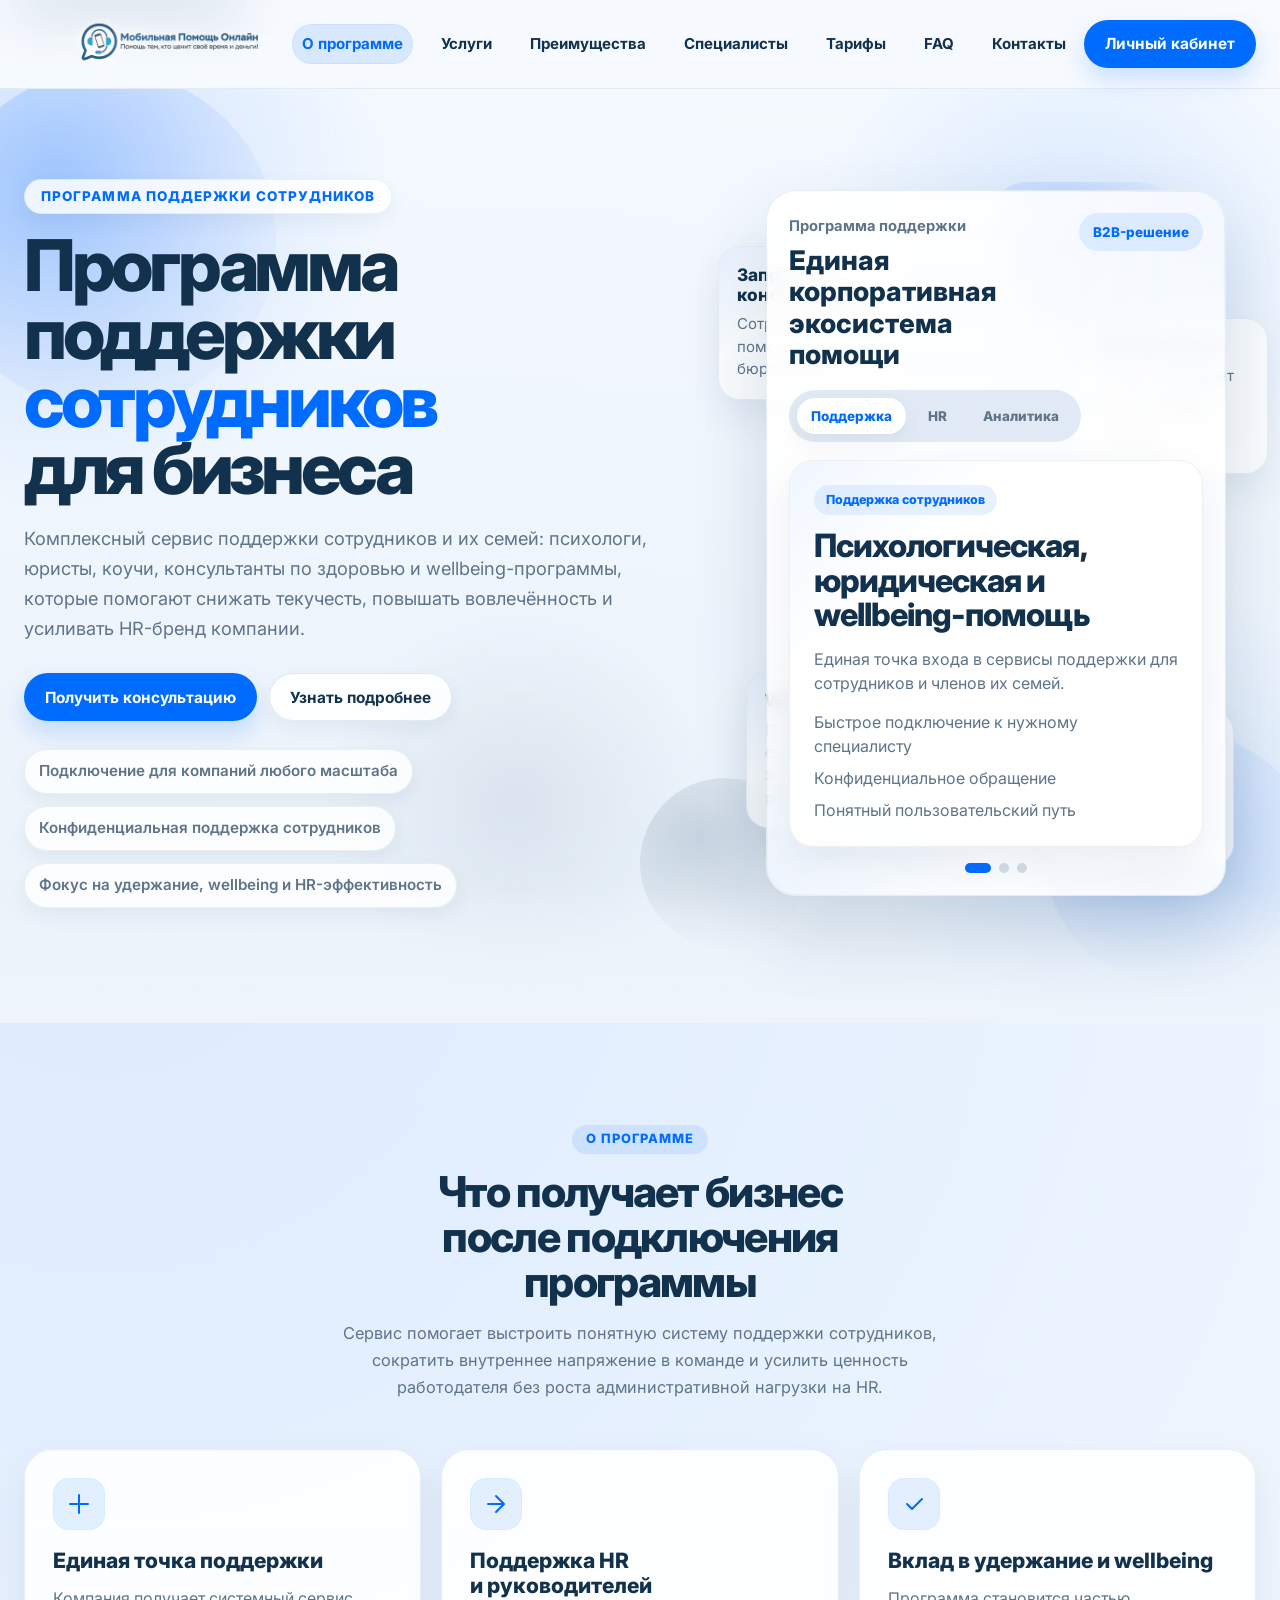
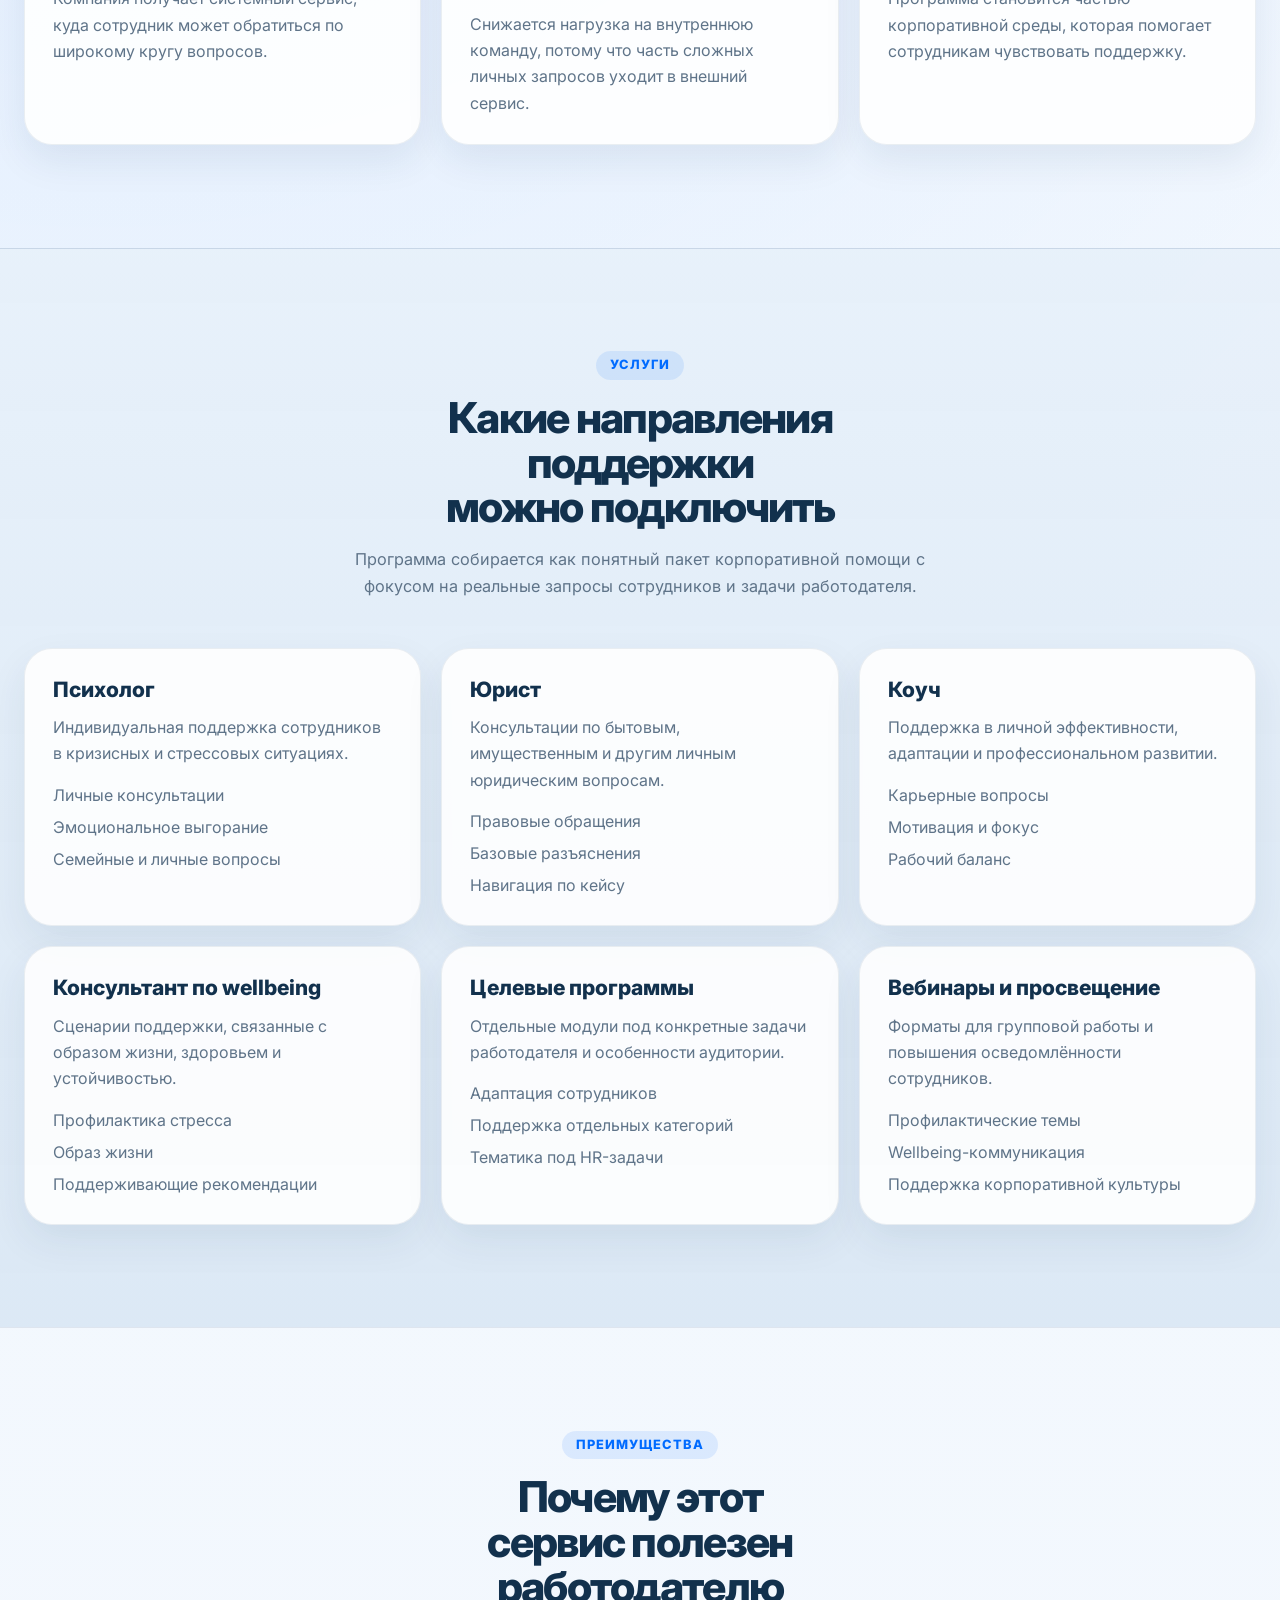
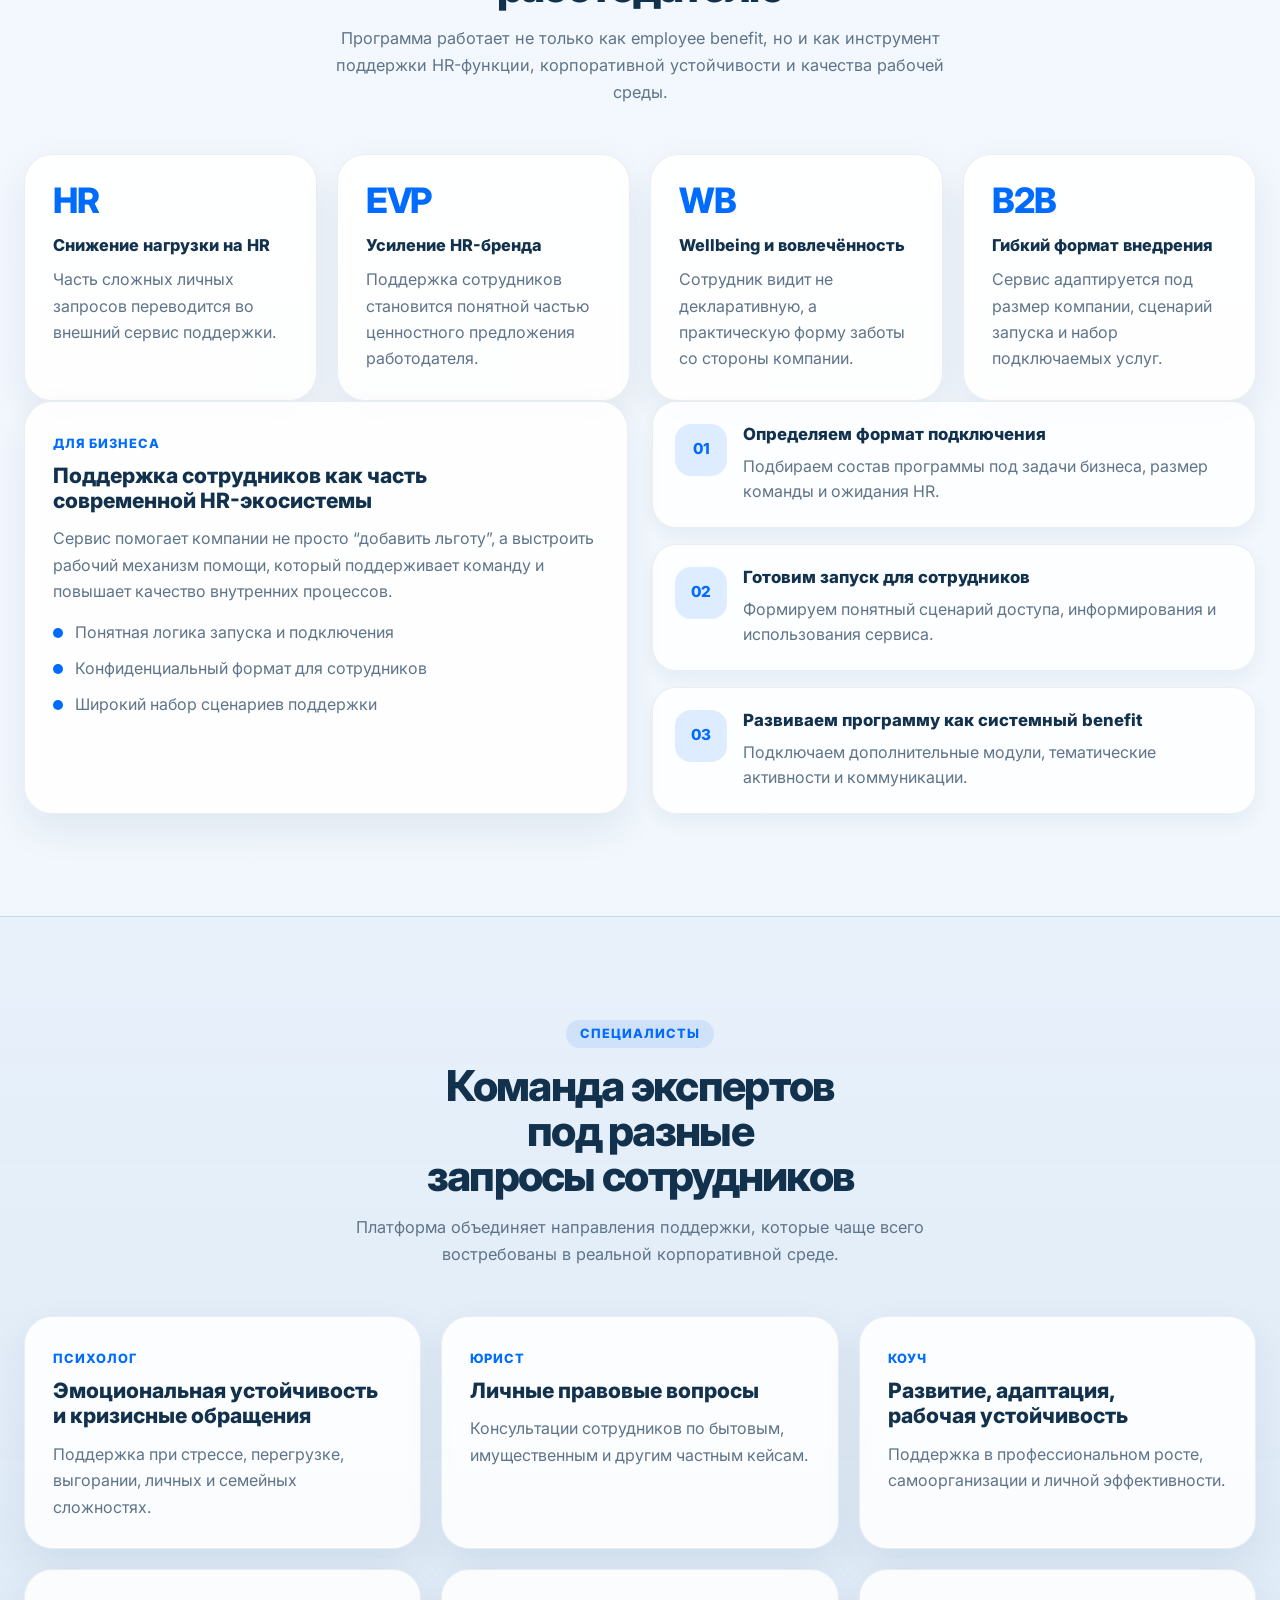
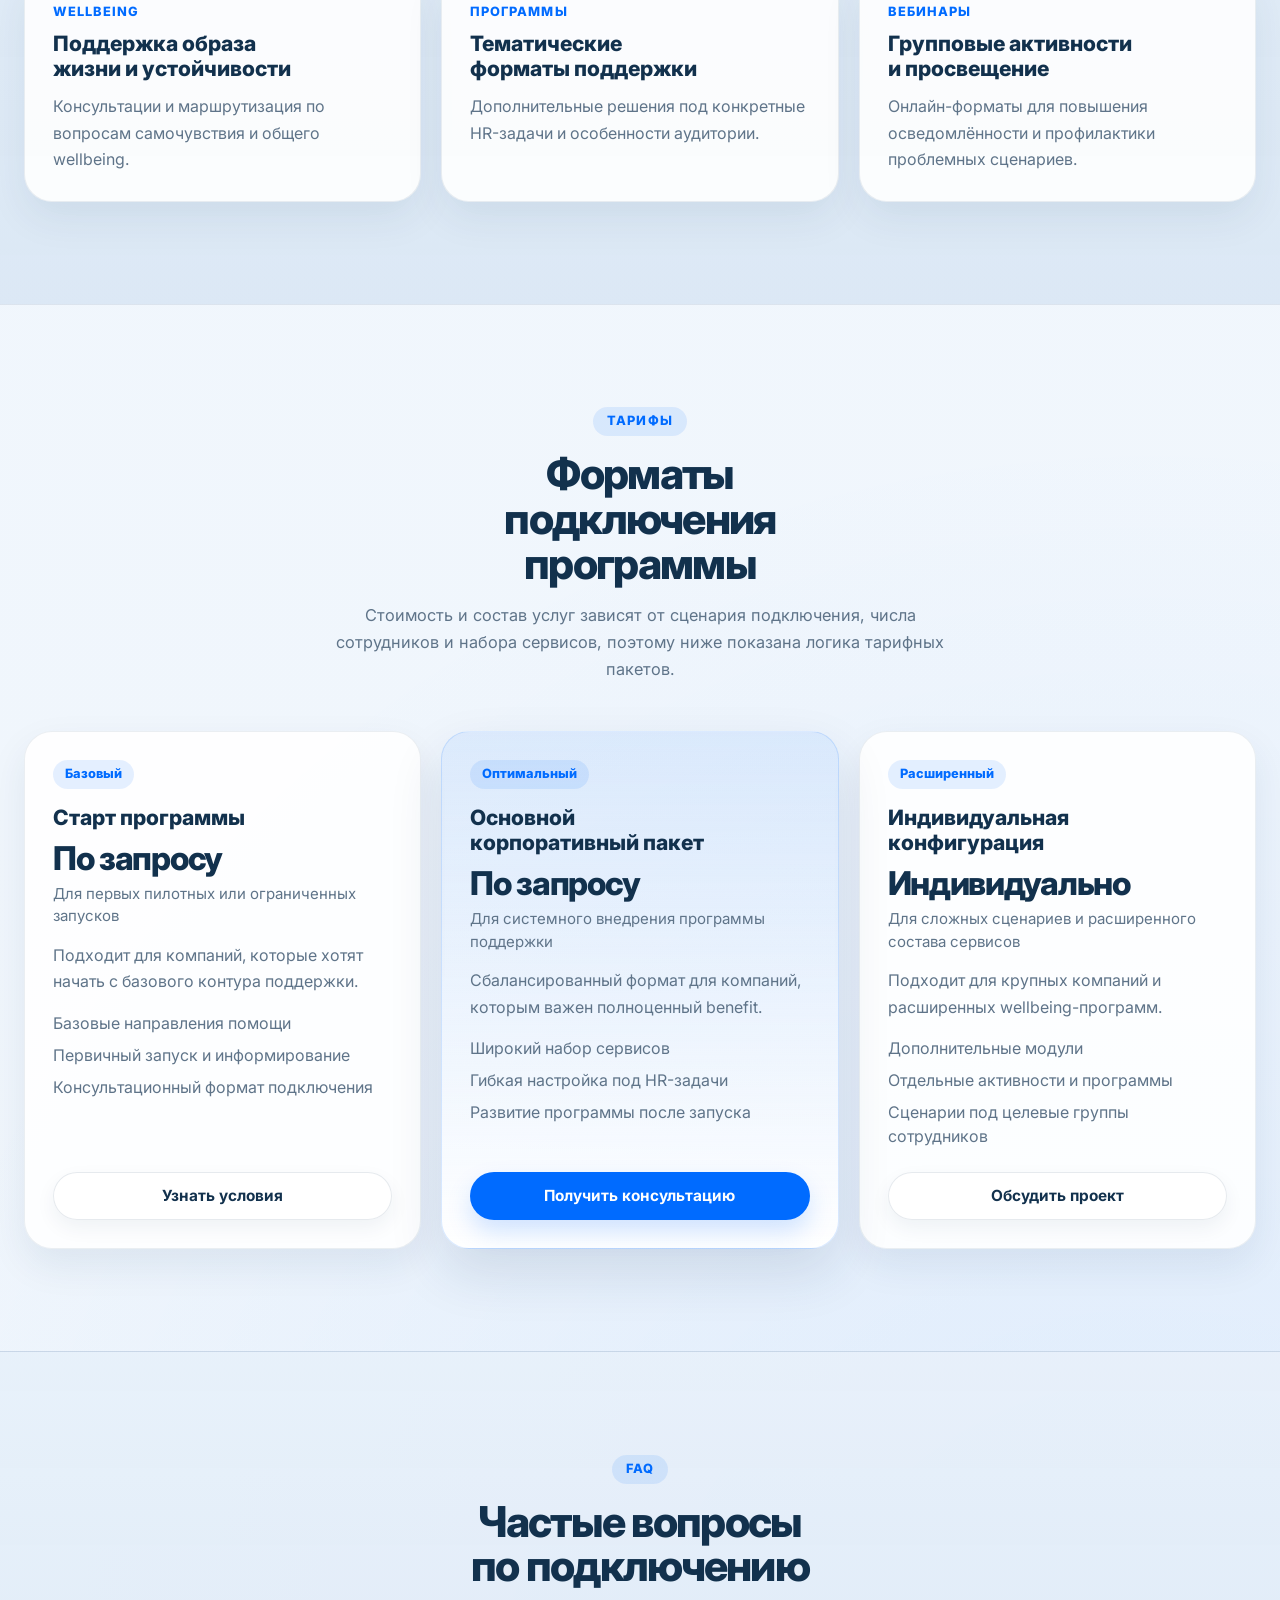
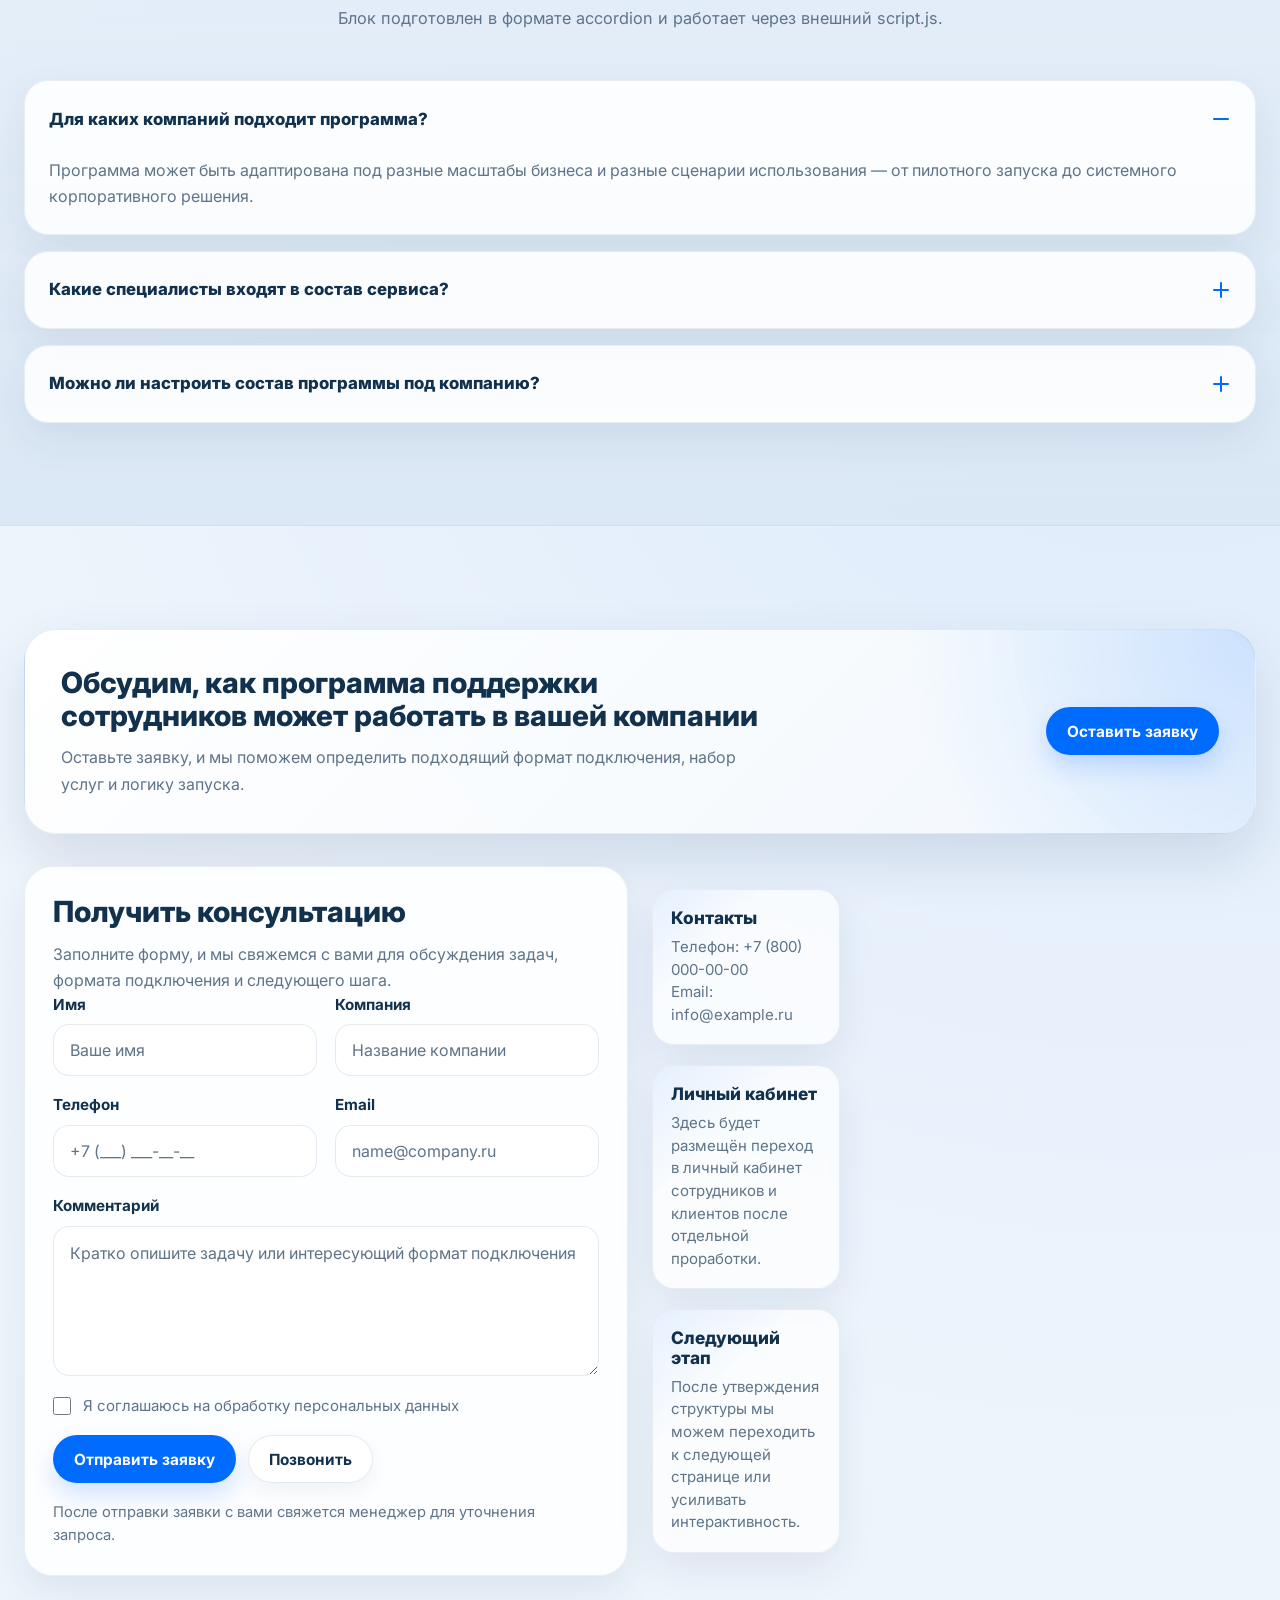
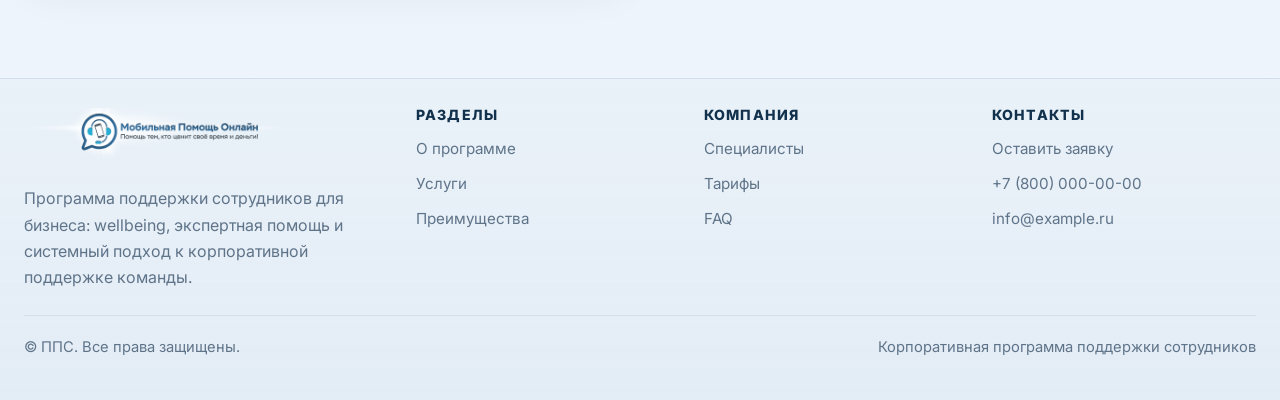
==== commit c90e6bb7: "Update index.html" ====
--- a/index.html
+++ b/index.html
@@ -48,7 +48,7 @@
        ========================================================================== -->
   <header class="site-header">
     <div class="container site-header__inner">
-      <a class="site-brand" href="./index.html" aria-label="На главную">
+      <a class="site-brand site-brand--header" href="./index.html" aria-label="На главную">
         <img
           class="site-brand__logo"
           src="./assets/logo.png"
@@ -101,7 +101,7 @@
          RU: HERO / ПЕРВЫЙ ЭКРАН ГЛАВНОЙ
          EN: HERO / HOMEPAGE FIRST SCREEN
          ========================================================================== -->
-    <section class="hero" id="about" aria-labelledby="hero-title">
+    <section class="hero" aria-labelledby="hero-title">
       <div class="hero__bg" aria-hidden="true">
         <span class="hero__shape hero__shape--one"></span>
         <span class="hero__shape hero__shape--two"></span>
@@ -111,7 +111,7 @@
 
       <div class="container hero__inner">
         <div class="hero__content">
-          <span class="hero__eyebrow">Corporate wellbeing / EAP</span>
+          <span class="hero__eyebrow">Программа поддержки сотрудников</span>
 
           <h1 class="hero__title" id="hero-title">
             Программа поддержки
@@ -815,7 +815,7 @@
     <div class="container">
       <div class="site-footer__top">
         <div class="site-footer__brand">
-          <a class="site-brand" href="#main-content" aria-label="ППС — к началу страницы">
+          <a class="site-brand site-brand--footer" href="#main-content" aria-label="ППС — к началу страницы">
             <img
               class="site-brand__logo"
               src="./assets/logo.png"
--- a/css/base.css
+++ b/css/base.css
@@ -1,367 +1,266 @@
-/* ==========================================================================
-   RU: Базовый слой стилей проекта PPS-v2
-   EN: Base stylesheet layer for the PPS-v2 project
-
-   RU: Этот файл содержит:
-   - reset / нормализацию
-   - токены дизайн-системы
-   - базовые типографические правила
-   - контейнеры
-   - общие секции
-   - кнопки
-   - базовые состояния элементов
-   - базовые поля формы
-
-   EN: This file contains:
-   - reset / normalization
-   - design system tokens
-   - base typography rules
-   - containers
-   - generic sections
-   - buttons
-   - base element states
-   - base form controls
-   ========================================================================== */
-
-/* ==========================================================================
-   RU: Токены дизайн-системы
-   EN: Design system tokens
-   ========================================================================== */
-:root {
-  /* RU: Шрифты / EN: Fonts */
-  --font-body: "Inter", Arial, sans-serif;
-  --font-display: "Inter", Arial, sans-serif;
-
-  /* RU: Базовая палитра / EN: Core palette */
-  --color-bg: #eef4fb;
-  --color-bg-soft: #f7fafe;
-  --color-surface: #ffffff;
-  --color-surface-alt: #e7f0fa;
-  --color-surface-deep: #d7e5f4;
-
-  --color-text: #0b3558;
-  --color-text-muted: #4f6f8d;
-  --color-text-soft: #6e87a2;
-
-  --color-primary: #006bff;
-  --color-primary-hover: #0059d6;
-  --color-primary-active: #0047ac;
-
-  --color-border: #cddaea;
-  --color-divider: #d6e2ee;
-
-  /* RU: Тени / EN: Shadows */
-  --shadow-xs: 0 2px 10px rgba(71, 103, 136, 0.05);
-  --shadow-sm: 0 4px 12px rgba(71, 103, 136, 0.06), 0 18px 36px rgba(71, 103, 136, 0.06);
-  --shadow-md: 0 8px 18px rgba(71, 103, 136, 0.08), 0 24px 56px rgba(71, 103, 136, 0.10);
-  --shadow-lg: 0 10px 24px rgba(71, 103, 136, 0.08), 0 30px 72px rgba(71, 103, 136, 0.12);
-
-  /* RU: Скругления / EN: Border radius */
-  --radius-sm: 8px;
-  --radius-md: 12px;
-  --radius-lg: 16px;
-  --radius-xl: 24px;
-  --radius-2xl: 30px;
-  --radius-pill: 999px;
-
-  /* RU: Контейнеры и размеры / EN: Containers and sizes */
-  --container: 1180px;
-  --header-height: 92px;
-
-  /* RU: Отступы / EN: Spacing scale */
-  --space-8: 8px;
-  --space-10: 10px;
-  --space-12: 12px;
-  --space-14: 14px;
-  --space-16: 16px;
-  --space-18: 18px;
-  --space-20: 20px;
-  --space-22: 22px;
-  --space-24: 24px;
-  --space-28: 28px;
-  --space-32: 32px;
-  --space-36: 36px;
-  --space-40: 40px;
-  --space-48: 48px;
-  --space-56: 56px;
-  --space-64: 64px;
-  --space-72: 72px;
-  --space-80: 80px;
-
-  /* RU: Типографика / EN: Typography */
-  --text-sm: 0.875rem;
-  --text-base: 1rem;
-  --text-md: 1.0625rem;
-  --text-lg: 1.25rem;
-  --text-xl: 1.5rem;
-
-  /* RU: Переходы / EN: Transitions */
-  --transition: 220ms ease;
-}
-
-/* ==========================================================================
-   RU: Reset / нормализация
-   EN: Reset / normalization
-   ========================================================================== */
+/* ========================================================================== */
+/* RU: base.css — базовый слой, reset, токены, типографика и общие элементы   */
+/* EN: base.css — base layer, reset, tokens, typography and common elements   */
+/* ========================================================================== */
+
+/* ========================================================================== */
+/* RU: Сброс и базовая нормализация                                           */
+/* EN: Reset and base normalization                                           */
+/* ========================================================================== */
 *,
 *::before,
 *::after {
   box-sizing: border-box;
 }
 
+* {
+  margin: 0;
+}
+
 html {
   scroll-behavior: smooth;
 }
 
+body {
+  min-width: 320px;
+  min-height: 100vh;
+  font-family: "Inter", sans-serif;
+  font-size: 16px;
+  line-height: 1.5;
+  color: var(--color-text);
+  background: var(--color-bg);
+  text-rendering: optimizeLegibility;
+  -webkit-font-smoothing: antialiased;
+}
+
+img,
+svg,
+video,
+canvas {
+  display: block;
+  max-width: 100%;
+}
+
+img {
+  height: auto;
+}
+
+input,
+button,
+textarea,
+select {
+  font: inherit;
+  color: inherit;
+}
+
+button {
+  padding: 0;
+  background: transparent;
+  border: 0;
+  cursor: pointer;
+}
+
+a {
+  color: inherit;
+  text-decoration: none;
+}
+
+ul,
+ol {
+  padding-left: 1.2rem;
+}
+
+ul[class],
+ol[class] {
+  padding-left: 0;
+  list-style: none;
+}
+
+:focus-visible {
+  outline: 2px solid rgba(0, 107, 255, 0.55);
+  outline-offset: 3px;
+}
+
+/* ========================================================================== */
+/* RU: Токены проекта                                                         */
+/* EN: Project tokens                                                         */
+/* ========================================================================== */
+:root {
+  --color-bg: #edf4fb;
+  --color-bg-soft: #f6faff;
+  --color-surface: rgba(255, 255, 255, 0.88);
+  --color-surface-strong: rgba(255, 255, 255, 0.96);
+  --color-surface-muted: rgba(246, 250, 255, 0.92);
+
+  --color-text: #12314d;
+  --color-text-muted: #5f7489;
+  --color-text-soft: #8091a2;
+
+  --color-primary: #006bff;
+  --color-primary-hover: #0057d1;
+  --color-primary-active: #0046a8;
+
+  --color-border: rgba(11, 53, 88, 0.08);
+  --color-border-strong: rgba(11, 53, 88, 0.14);
+
+  --shadow-xs: 0 8px 20px rgba(16, 53, 92, 0.06);
+  --shadow-sm: 0 16px 38px rgba(16, 53, 92, 0.08);
+  --shadow-md: 0 24px 54px rgba(16, 53, 92, 0.12);
+  --shadow-lg: 0 34px 74px rgba(16, 53, 92, 0.16);
+
+  --radius-sm: 14px;
+  --radius-md: 20px;
+  --radius-lg: 28px;
+  --radius-xl: 32px;
+
+  --container-width: 1240px;
+  --container-padding: 24px;
+
+  --transition: 220ms ease;
+}
+
+/* ========================================================================== */
+/* RU: Базовая типографика                                                    */
+/* EN: Base typography                                                        */
+/* ========================================================================== */
 body,
+p,
+li,
+input,
+textarea,
+label {
+  font-size: 1rem;
+}
+
+p {
+  max-width: 72ch;
+}
+
 h1,
 h2,
 h3,
 h4,
 h5,
-h6,
-p,
-ul,
-ol,
-figure,
-blockquote {
-  margin: 0;
-}
-
-ul,
-ol {
-  padding: 0;
-}
-
-img,
-picture,
-svg,
-video,
-canvas {
-  display: block;
-  max-width: 100%;
-}
-
-a {
-  color: inherit;
-  text-decoration: none;
-}
-
+h6 {
+  color: var(--color-text);
+  line-height: 1.1;
+  font-weight: 800;
+  text-wrap: balance;
+}
+
+.section-title {
+  max-width: 16ch;
+  margin: 0 auto 16px;
+  font-size: clamp(2rem, 1.7rem + 1.2vw, 3rem);
+  line-height: 1.05;
+  letter-spacing: -0.04em;
+  text-align: center;
+}
+
+.section-description {
+  max-width: 62ch;
+  margin: 0 auto;
+  font-size: 1.02rem;
+  text-align: center;
+}
+
+.eyebrow {
+  display: inline-flex;
+  align-items: center;
+  justify-content: center;
+  margin-bottom: 16px;
+  padding: 8px 14px;
+  border-radius: 999px;
+  background: rgba(0, 107, 255, 0.10);
+  color: var(--color-primary);
+  font-size: 0.8rem;
+  font-weight: 800;
+  line-height: 1;
+  letter-spacing: 0.08em;
+  text-transform: uppercase;
+}
+
+/* ========================================================================== */
+/* RU: Контейнеры и общие utility-классы                                      */
+/* EN: Containers and shared utility classes                                  */
+/* ========================================================================== */
+.container {
+  width: min(100% - (var(--container-padding) * 2), var(--container-width));
+  margin-inline: auto;
+}
+
+.text-center {
+  text-align: center;
+}
+
+/* ========================================================================== */
+/* RU: Базовые состояния ссылок и интерактивных элементов                     */
+/* EN: Base states for links and interactive elements                         */
+/* ========================================================================== */
+a,
 button,
 input,
 textarea,
 select {
-  font: inherit;
-  color: inherit;
-}
-
-button {
-  border: 0;
-  background: transparent;
-  cursor: pointer;
-}
-
-/* ==========================================================================
-   RU: Базовые стили документа
-   EN: Base document styles
-   ========================================================================== */
-html,
-body {
-  min-height: 100%;
-}
-
-body {
-  min-width: 320px;
-  overflow-x: hidden;
-  font-family: var(--font-body);
-  font-size: var(--text-base);
-  line-height: 1.6;
-  color: var(--color-text);
-  background:
-    radial-gradient(circle at 8% 10%, rgba(0, 107, 255, 0.10), transparent 24%),
-    radial-gradient(circle at 90% 78%, rgba(0, 107, 255, 0.08), transparent 20%),
-    linear-gradient(180deg, var(--color-bg-soft) 0%, var(--color-bg) 100%);
-  text-rendering: optimizeLegibility;
-  -webkit-font-smoothing: antialiased;
-}
-
-main {
-  display: block;
-  overflow: clip;
-}
-
-section {
-  position: relative;
-}
-
-p {
-  max-width: 72ch;
-}
-
-/* ==========================================================================
-   RU: Фокус и доступность
-   EN: Focus and accessibility
-   ========================================================================== */
-:focus-visible {
-  outline: 3px solid rgba(0, 107, 255, 0.28);
-  outline-offset: 2px;
-}
-
-::selection {
-  background: rgba(0, 107, 255, 0.16);
-  color: var(--color-text);
-}
-
-/* ==========================================================================
-   RU: Базовые utility-классы и секции
-   EN: Base utility classes and sections
-   ========================================================================== */
-.container {
-  width: min(calc(100% - 32px), var(--container));
-  margin: 0 auto;
-}
-
-.section {
-  position: relative;
-  padding: clamp(84px, 8vw, 120px) 0;
-}
-
-.section + .section {
-  border-top: 1px solid rgba(11, 53, 88, 0.09);
-}
-
-.section--alt {
-  background: linear-gradient(180deg, rgba(231, 240, 250, 0.94), rgba(217, 230, 244, 0.90));
-}
-
-/* RU: Универсальная шапка секции / EN: Generic section heading */
-.section-head {
-  max-width: 760px;
-  margin: 0 auto 48px;
-  text-align: center;
-}
-
-.eyebrow {
-  display: inline-flex;
-  margin-bottom: 14px;
-  font-size: 0.84rem;
-  font-weight: 700;
-  letter-spacing: 0.08em;
-  text-transform: uppercase;
-  color: var(--color-primary);
-}
-
-.section-title {
-  margin-bottom: 14px;
-  font-size: clamp(2rem, 1.6rem + 1.7vw, 3rem);
-  line-height: 1.08;
-  letter-spacing: -0.035em;
-  font-weight: 800;
-}
-
-.section-description {
-  font-size: var(--text-md);
-  color: var(--color-text-muted);
-}
-
-/* ==========================================================================
-   RU: Базовые кнопки
-   EN: Base buttons
-   ========================================================================== */
-.btn {
-  display: inline-flex;
-  align-items: center;
-  justify-content: center;
-  min-height: 48px;
-  padding: 0 22px;
-  border: 1px solid transparent;
-  border-radius: var(--radius-sm);
-  font-size: var(--text-sm);
-  font-weight: 700;
   transition:
-    transform var(--transition),
+    color var(--transition),
     background-color var(--transition),
     border-color var(--transition),
-    color var(--transition),
-    box-shadow var(--transition);
-}
-
-.btn:hover {
-  transform: translateY(-1px);
-}
-
-.btn:active {
-  transform: translateY(0);
-}
-
-.btn--primary {
-  background: var(--color-primary);
-  color: #ffffff;
-  box-shadow: var(--shadow-xs);
-}
-
-.btn--primary:hover {
-  background: var(--color-primary-hover);
-}
-
-.btn--primary:active {
-  background: var(--color-primary-active);
-}
-
-.btn--secondary {
-  background: #ffffff;
-  color: var(--color-text);
-  border-color: rgba(11, 53, 88, 0.12);
-}
-
-.btn--secondary:hover {
-  border-color: rgba(0, 107, 255, 0.22);
+    box-shadow var(--transition),
+    transform var(--transition),
+    opacity var(--transition);
+}
+
+a:hover {
   color: var(--color-primary);
 }
 
-/* ==========================================================================
-   RU: Базовые поля формы
-   EN: Base form controls
-   ========================================================================== */
-.field label {
-  display: block;
-  margin-bottom: 8px;
-  font-size: 0.92rem;
-  font-weight: 600;
-}
-
-.field input,
-.field textarea,
-.field select {
-  width: 100%;
-  min-height: 50px;
-  padding: 14px 16px;
-  border: 1px solid var(--color-border);
-  border-radius: 12px;
-  background: #ffffff;
-  transition: border-color var(--transition), box-shadow var(--transition);
-}
-
-.field input:focus,
-.field textarea:focus,
-.field select:focus {
-  outline: none;
-  border-color: rgba(0, 107, 255, 0.4);
-  box-shadow: 0 0 0 4px rgba(0, 107, 255, 0.08);
-}
-
-.field textarea {
-  min-height: 120px;
-  resize: vertical;
-}
-
-/* ==========================================================================
-   RU: Адаптив
-   EN: Responsive rules
-   ========================================================================== */
+/* ========================================================================== */
+/* RU: Служебные состояния                                                    */
+/* EN: Utility states                                                         */
+/* ========================================================================== */
+[hidden] {
+  display: none !important;
+}
+
+/* ========================================================================== */
+/* RU: Адаптивность базового слоя                                             */
+/* EN: Base layer responsiveness                                              */
+/* ========================================================================== */
+@media (max-width: 920px) {
+  :root {
+    --container-padding: 20px;
+  }
+
+  .section-title {
+    max-width: 18ch;
+    font-size: clamp(1.8rem, 1.55rem + 1vw, 2.5rem);
+  }
+
+  .section-description {
+    font-size: 1rem;
+  }
+}
+
 @media (max-width: 760px) {
-  .section {
-    padding: 72px 0;
+  :root {
+    --container-padding: 16px;
+  }
+
+  body {
+    font-size: 15.5px;
+  }
+
+  .section-title {
+    max-width: 100%;
+    margin-bottom: 14px;
+    font-size: clamp(1.65rem, 1.35rem + 1vw, 2.15rem);
+  }
+
+  .eyebrow {
+    margin-bottom: 14px;
+    padding: 7px 12px;
+    font-size: 0.74rem;
   }
 }
 
@@ -376,5 +275,6 @@
     animation-duration: 0.01ms !important;
     animation-iteration-count: 1 !important;
     transition-duration: 0.01ms !important;
-  }
-}
+    scroll-behavior: auto !important;
+  }
+}
--- a/css/components.css
+++ b/css/components.css
@@ -1,56 +1,139 @@
-/* ==========================================================================
-   RU: Компонентный слой проекта PPS-v2
-   EN: Component stylesheet layer for the PPS-v2 project
-
-   RU: Этот файл содержит стили переиспользуемых интерфейсных блоков:
-   - карточки
-   - feature-блоки
-   - метрики
-   - блоки выгод
-   - тарифные карточки
-   - отзывы
-   - FAQ
-   - CTA-секции
-   - формы
-   - кнопка "наверх"
-
-   EN: This file contains styles for reusable interface blocks:
-   - cards
-   - feature blocks
-   - metrics
-   - value sections
-   - pricing cards
-   - testimonials
-   - FAQ
-   - CTA sections
-   - forms
-   - back-to-top button
-   ========================================================================== */
-
-/* ==========================================================================
-   RU: Базовая карточка
-   EN: Base card
-   ========================================================================== */
-.card {
-  position: relative;
-  display: block;
-  overflow: hidden;
+/* ========================================================================== */
+/* RU: components.css — компонентный слой сайта PPS                           */
+/* EN: components.css — PPS component layer                                   */
+/* ========================================================================== */
+
+/* ========================================================================== */
+/* RU: Skip link / Ссылка пропуска к содержимому                              */
+/* EN: Skip link                                                              */
+/* ========================================================================== */
+.skip-link {
+  position: absolute;
+  top: -48px;
+  left: 16px;
+  z-index: 300;
+  display: inline-flex;
+  align-items: center;
+  justify-content: center;
+  min-height: 44px;
+  padding: 0 16px;
+  border-radius: 14px;
+  background: var(--color-primary);
+  color: #ffffff;
+  font-size: 0.95rem;
+  font-weight: 700;
+  box-shadow: var(--shadow-md);
+}
+
+.skip-link:focus {
+  top: 16px;
+  color: #ffffff;
+}
+
+/* ========================================================================== */
+/* RU: Кнопки                                                                 */
+/* EN: Buttons                                                                */
+/* ========================================================================== */
+.btn {
+  display: inline-flex;
+  align-items: center;
+  justify-content: center;
+  min-height: 48px;
+  padding: 0 20px;
+  border: 1px solid transparent;
+  border-radius: 999px;
+  font-size: 0.96rem;
+  font-weight: 700;
+  line-height: 1;
+  white-space: nowrap;
+  text-align: center;
+  transition:
+    transform var(--transition),
+    box-shadow var(--transition),
+    background-color var(--transition),
+    color var(--transition),
+    border-color var(--transition);
+}
+
+.btn:hover {
+  transform: translateY(-1px);
+}
+
+.btn:active {
+  transform: translateY(0);
+}
+
+.btn--primary {
+  background: var(--color-primary);
+  color: #ffffff;
+  box-shadow: 0 12px 24px rgba(0, 107, 255, 0.18);
+}
+
+.btn--primary:hover {
+  background: var(--color-primary-hover);
+  color: #ffffff;
+  box-shadow: 0 14px 28px rgba(0, 107, 255, 0.24);
+}
+
+.btn--primary:active {
+  background: var(--color-primary-active);
+}
+
+.btn--secondary {
+  border-color: rgba(11, 53, 88, 0.10);
+  background: rgba(255, 255, 255, 0.88);
+  color: var(--color-text);
+  box-shadow: var(--shadow-xs);
+}
+
+.btn--secondary:hover {
+  border-color: rgba(0, 107, 255, 0.16);
+  color: var(--color-primary);
+  background: rgba(255, 255, 255, 1);
+}
+
+/* ========================================================================== */
+/* RU: Общие карточки и сетки                                                 */
+/* EN: Shared cards and grids                                                 */
+/* ========================================================================== */
+.grid-3 {
+  display: grid;
+  grid-template-columns: repeat(3, minmax(0, 1fr));
+  gap: 20px;
+}
+
+.card,
+.feature-card,
+.metric-card,
+.pricing-card,
+.showcase-card,
+.form-card,
+.contact-card,
+.cta-panel,
+.faq-item {
   border: 1px solid rgba(11, 53, 88, 0.08);
-  border-radius: var(--radius-lg);
-  background: linear-gradient(180deg, rgba(255, 255, 255, 0.98), rgba(248, 251, 255, 0.98));
+  background: rgba(255, 255, 255, 0.88);
   box-shadow: var(--shadow-sm);
 }
 
-.card--padded {
-  padding: 24px;
-}
-
-.card--soft {
-  background: linear-gradient(180deg, rgba(255, 255, 255, 0.96), rgba(231, 240, 250, 0.72));
-}
-
-.card--deep {
-  background: linear-gradient(180deg, rgba(226, 238, 250, 0.86), rgba(214, 229, 244, 0.88));
+.card,
+.feature-card,
+.metric-card,
+.pricing-card,
+.showcase-card,
+.form-card,
+.contact-card {
+  border-radius: 28px;
+}
+
+.card--padded,
+.feature-card,
+.metric-card,
+.pricing-card,
+.showcase-card,
+.form-card,
+.contact-card {
+  padding: 28px;
 }
 
 .card--interactive {
@@ -60,93 +143,45 @@
     border-color var(--transition);
 }
 
-.card--interactive:hover {
-  transform: translateY(-4px);
-  box-shadow: var(--shadow-md);
-  border-color: rgba(0, 107, 255, 0.16);
-}
-
-.card__eyebrow {
+.card__eyebrow,
+.showcase-card__kicker {
   display: inline-flex;
   margin-bottom: 12px;
-  font-size: 0.78rem;
-  font-weight: 700;
+  color: var(--color-primary);
+  font-size: 0.8rem;
+  font-weight: 800;
+  line-height: 1;
   letter-spacing: 0.08em;
   text-transform: uppercase;
-  color: var(--color-primary);
-}
-
-.card__title {
-  margin-bottom: 12px;
-  font-size: 1.18rem;
-  line-height: 1.15;
-  letter-spacing: -0.03em;
-  font-weight: 800;
-  color: var(--color-text);
-}
-
-.card__text {
-  color: var(--color-text-muted);
-}
-
-.card__footer {
-  margin-top: 20px;
-  padding-top: 18px;
-  border-top: 1px solid rgba(11, 53, 88, 0.08);
-}
-
-/* ==========================================================================
-   RU: Карточечные UI-паттерны
-   EN: Card-based UI patterns
-   ========================================================================== */
-.feature-card,
-.metric-card,
-.pricing-card,
-.testimonial-card,
-.mini-card {
-  height: 100%;
-  border: 1px solid rgba(11, 53, 88, 0.08);
-  background: rgba(255, 255, 255, 0.92);
-}
-
-.feature-card,
-.metric-card,
-.pricing-card,
-.testimonial-card {
-  box-shadow: var(--shadow-sm);
-}
-
-.feature-card,
-.metric-card,
-.pricing-card {
-  border-radius: 20px;
-}
-
-.testimonial-card {
-  border-radius: 22px;
-}
-
-.mini-card {
-  border-radius: 18px;
-  box-shadow: var(--shadow-xs);
-}
-
-/* ==========================================================================
-   RU: Feature / value cards
-   EN: Feature / value cards
-   ========================================================================== */
+}
+
+.card__title,
+.feature-card__title,
+.pricing-card__title,
+.showcase-card__title {
+  margin: 0 0 12px;
+  color: var(--color-text);
+  font-size: clamp(1.18rem, 1.08rem + 0.3vw, 1.42rem);
+  line-height: 1.2;
+  font-weight: 800;
+}
+
+.card__text,
+.feature-card__text,
+.metric-card__text,
+.pricing-card__text,
+.showcase-card__text,
+.form-card__text,
+.cta-panel__text,
+.section-description,
+.site-footer__description {
+  color: var(--color-text-muted);
+  line-height: 1.65;
+}
+
 .feature-card {
-  padding: 28px;
-  transition:
-    transform var(--transition),
-    box-shadow var(--transition),
-    border-color var(--transition);
-}
-
-.feature-card:hover {
-  transform: translateY(-4px);
-  box-shadow: var(--shadow-md);
-  border-color: rgba(0, 107, 255, 0.16);
+  position: relative;
+  overflow: hidden;
 }
 
 .feature-card__icon {
@@ -155,174 +190,123 @@
   justify-content: center;
   width: 52px;
   height: 52px;
-  margin-bottom: 20px;
+  margin-bottom: 18px;
   border-radius: 16px;
   background: rgba(0, 107, 255, 0.10);
   color: var(--color-primary);
-  box-shadow: inset 0 0 0 1px rgba(0, 107, 255, 0.08);
-}
-
-.feature-card__icon svg,
-.feature-card__icon img {
+  box-shadow: inset 0 0 0 1px rgba(0, 107, 255, 0.04);
+}
+
+.feature-card__icon svg {
   width: 24px;
   height: 24px;
 }
 
-.feature-card__title {
-  margin-bottom: 12px;
-  font-size: 1.2rem;
-  line-height: 1.15;
-  letter-spacing: -0.03em;
-  font-weight: 800;
-}
-
-.feature-card__text {
-  color: var(--color-text-muted);
-}
-
-.feature-card__list {
-  display: grid;
-  gap: 10px;
-  margin-top: 18px;
-  list-style: none;
-}
-
-.feature-card__list li {
-  position: relative;
-  padding-left: 18px;
-  color: var(--color-text-muted);
-}
-
-.feature-card__list li::before {
-  content: "";
-  position: absolute;
-  top: 10px;
-  left: 0;
-  width: 6px;
-  height: 6px;
-  border-radius: 999px;
-  background: var(--color-primary);
-}
-
-/* ==========================================================================
-   RU: KPI / метрики
-   EN: KPI / metrics
-   ========================================================================== */
+.feature-card__list,
+.pricing-card__features,
+.showcase-card__list {
+  margin: 16px 0 0;
+  padding-left: 1.15rem;
+  color: var(--color-text-muted);
+}
+
+.feature-card__list li + li,
+.pricing-card__features li + li {
+  margin-top: 8px;
+}
+
+/* ========================================================================== */
+/* RU: Метрики / KPI карточки                                                 */
+/* EN: Metrics / KPI cards                                                    */
+/* ========================================================================== */
+.metrics-row {
+  display: grid;
+  grid-template-columns: repeat(4, minmax(0, 1fr));
+  gap: 20px;
+}
+
 .metric-card {
-  padding: 24px;
-  box-shadow: var(--shadow-xs);
+  min-height: 220px;
 }
 
 .metric-card__value {
+  margin-bottom: 16px;
+  color: var(--color-primary);
+  font-size: clamp(1.8rem, 1.55rem + 0.8vw, 2.4rem);
+  line-height: 1;
+  font-weight: 800;
+  letter-spacing: -0.04em;
+}
+
+.metric-card__label {
   margin-bottom: 10px;
-  font-size: clamp(2rem, 1.6rem + 1vw, 2.8rem);
-  line-height: 0.95;
-  letter-spacing: -0.05em;
-  font-weight: 800;
-  color: var(--color-primary);
-}
-
-.metric-card__label {
-  margin-bottom: 8px;
-  font-size: 1rem;
-  font-weight: 700;
-  color: var(--color-text);
-}
-
-.metric-card__text {
-  font-size: 0.95rem;
-  color: var(--color-text-muted);
-}
-
-/* ==========================================================================
-   RU: Showcase / highlight card
-   EN: Showcase / highlight card
-   ========================================================================== */
+  color: var(--color-text);
+  font-size: 1.02rem;
+  line-height: 1.35;
+  font-weight: 800;
+}
+
+/* ========================================================================== */
+/* RU: Split layouts / Двухколоночные блоки                                   */
+/* EN: Split layouts / Two-column sections                                    */
+/* ========================================================================== */
+.split-section {
+  display: grid;
+  grid-template-columns: minmax(0, 1fr) minmax(0, 1fr);
+  gap: 24px;
+}
+
+.split-section--center {
+  align-items: center;
+}
+
 .showcase-card {
   position: relative;
   overflow: hidden;
-  padding: 28px;
-  border: 1px solid rgba(11, 53, 88, 0.08);
-  border-radius: 24px;
-  background: linear-gradient(180deg, rgba(255, 255, 255, 0.98), rgba(240, 246, 252, 0.94));
-  box-shadow: var(--shadow-md);
-}
-
-.showcase-card::after {
-  content: "";
-  position: absolute;
-  inset: auto -60px -60px auto;
-  width: 180px;
-  height: 180px;
-  border-radius: 50%;
-  background: radial-gradient(circle, rgba(0, 107, 255, 0.12), transparent 70%);
-  pointer-events: none;
-}
-
-.showcase-card__kicker {
-  display: inline-flex;
-  margin-bottom: 12px;
-  color: var(--color-primary);
-  font-size: 0.78rem;
-  font-weight: 800;
-  letter-spacing: 0.08em;
-  text-transform: uppercase;
-}
-
-.showcase-card__title {
-  margin-bottom: 12px;
-  font-size: 1.4rem;
-  line-height: 1.08;
-  letter-spacing: -0.04em;
-  font-weight: 800;
-}
-
-.showcase-card__text {
-  color: var(--color-text-muted);
+  min-height: 100%;
 }
 
 .showcase-card__list {
-  display: grid;
-  gap: 12px;
-  margin-top: 20px;
   list-style: none;
+  padding: 0;
 }
 
 .showcase-card__list li {
   display: flex;
   align-items: flex-start;
   gap: 12px;
-  color: var(--color-text-muted);
+}
+
+.showcase-card__list li + li {
+  margin-top: 12px;
 }
 
 .showcase-card__dot {
-  flex: 0 0 auto;
   width: 10px;
   height: 10px;
-  margin-top: 8px;
+  margin-top: 0.45rem;
+  flex: 0 0 auto;
   border-radius: 999px;
   background: var(--color-primary);
 }
 
-/* ==========================================================================
-   RU: Списки преимуществ / steps
-   EN: Benefit lists / steps
-   ========================================================================== */
 .step-list {
   display: grid;
   gap: 16px;
+  margin: 0;
+  padding: 0;
   list-style: none;
 }
 
 .step-item {
   display: grid;
-  grid-template-columns: 56px minmax(0, 1fr);
+  grid-template-columns: auto 1fr;
   gap: 16px;
-  align-items: start;
-  padding: 20px;
+  align-items: flex-start;
+  padding: 22px;
+  border-radius: 24px;
   border: 1px solid rgba(11, 53, 88, 0.08);
-  border-radius: 18px;
-  background: rgba(255, 255, 255, 0.92);
+  background: rgba(255, 255, 255, 0.84);
   box-shadow: var(--shadow-xs);
 }
 
@@ -330,190 +314,113 @@
   display: inline-flex;
   align-items: center;
   justify-content: center;
-  width: 56px;
-  height: 56px;
-  border-radius: 18px;
+  min-width: 52px;
+  height: 52px;
+  border-radius: 16px;
+  background: rgba(0, 107, 255, 0.12);
+  color: var(--color-primary);
+  font-size: 0.95rem;
+  font-weight: 800;
+}
+
+.step-item__title {
+  margin: 0 0 8px;
+  color: var(--color-text);
+  font-size: 1.05rem;
+  line-height: 1.3;
+  font-weight: 800;
+}
+
+.step-item__text {
+  margin: 0;
+  color: var(--color-text-muted);
+  line-height: 1.6;
+}
+
+/* ========================================================================== */
+/* RU: Pricing / Тарифные карточки                                            */
+/* EN: Pricing cards                                                          */
+/* ========================================================================== */
+.pricing-card {
+  display: flex;
+  flex-direction: column;
+  min-height: 100%;
+}
+
+.pricing-card__label {
+  display: inline-flex;
+  align-self: flex-start;
+  margin-bottom: 16px;
+  padding: 8px 12px;
+  border-radius: 999px;
   background: rgba(0, 107, 255, 0.10);
   color: var(--color-primary);
-  font-size: 1rem;
-  font-weight: 800;
-}
-
-.step-item__title {
-  margin-bottom: 8px;
-  font-size: 1.06rem;
-  font-weight: 800;
-}
-
-.step-item__text {
-  color: var(--color-text-muted);
-}
-
-/* ==========================================================================
-   RU: Бейджи и служебные метки
-   EN: Badges and helper labels
-   ========================================================================== */
-.badge {
-  display: inline-flex;
-  align-items: center;
-  min-height: 34px;
-  padding: 0 12px;
-  border: 1px solid rgba(0, 107, 255, 0.12);
-  border-radius: var(--radius-pill);
-  background: rgba(0, 107, 255, 0.08);
-  color: var(--color-primary);
-  font-size: 0.84rem;
-  font-weight: 700;
-}
-
-.badge--neutral {
-  border-color: rgba(11, 53, 88, 0.08);
-  background: rgba(255, 255, 255, 0.86);
-  color: var(--color-text-muted);
-}
-
-/* ==========================================================================
-   RU: Тарифные карточки
-   EN: Pricing cards
-   ========================================================================== */
-.pricing-card {
-  position: relative;
-  padding: 28px;
-  border-radius: 24px;
-  background: rgba(255, 255, 255, 0.94);
-}
-
-.pricing-card--featured {
-  border-color: rgba(0, 107, 255, 0.18);
-  box-shadow: var(--shadow-md);
-}
-
-.pricing-card__label {
-  display: inline-flex;
-  margin-bottom: 14px;
-  color: var(--color-primary);
   font-size: 0.8rem;
   font-weight: 800;
-  letter-spacing: 0.08em;
-  text-transform: uppercase;
-}
-
-.pricing-card__title {
-  margin-bottom: 8px;
-  font-size: 1.28rem;
-  line-height: 1.12;
-  font-weight: 800;
+  line-height: 1;
 }
 
 .pricing-card__price {
   margin-bottom: 8px;
-  font-size: clamp(2rem, 1.7rem + 1vw, 2.8rem);
-  line-height: 0.98;
-  letter-spacing: -0.05em;
-  font-weight: 800;
-  color: var(--color-text);
+  color: var(--color-text);
+  font-size: clamp(1.7rem, 1.45rem + 0.75vw, 2.25rem);
+  line-height: 1;
+  font-weight: 800;
+  letter-spacing: -0.04em;
 }
 
 .pricing-card__note {
-  margin-bottom: 18px;
+  margin-bottom: 14px;
+  color: var(--color-text-muted);
   font-size: 0.94rem;
-  color: var(--color-text-soft);
-}
-
-.pricing-card__text {
-  margin-bottom: 18px;
-  color: var(--color-text-muted);
+  line-height: 1.5;
 }
 
 .pricing-card__features {
-  display: grid;
-  gap: 10px;
   margin-bottom: 24px;
-  list-style: none;
-}
-
-.pricing-card__features li {
+}
+
+.pricing-card .btn {
+  margin-top: auto;
+  width: 100%;
+}
+
+.pricing-card--featured {
   position: relative;
-  padding-left: 18px;
-  color: var(--color-text-muted);
-}
-
-.pricing-card__features li::before {
-  content: "";
-  position: absolute;
-  top: 10px;
-  left: 0;
-  width: 6px;
-  height: 6px;
-  border-radius: 999px;
-  background: var(--color-primary);
-}
-
-/* ==========================================================================
-   RU: Отзывы
-   EN: Testimonials
-   ========================================================================== */
-.testimonial-card {
-  padding: 28px;
-  background: rgba(255, 255, 255, 0.94);
-}
-
-.testimonial-card__quote {
-  margin-bottom: 20px;
-  font-size: 1rem;
-  color: var(--color-text);
-}
-
-.testimonial-card__author {
-  display: grid;
-  gap: 4px;
-}
-
-.testimonial-card__name {
-  font-weight: 800;
-  color: var(--color-text);
-}
-
-.testimonial-card__role {
-  font-size: 0.94rem;
-  color: var(--color-text-soft);
-}
-
-/* ==========================================================================
-   RU: FAQ / аккордеон
-   EN: FAQ / accordion
-   ========================================================================== */
+  background: linear-gradient(180deg, rgba(0, 107, 255, 0.08), rgba(255, 255, 255, 0.96));
+  border-color: rgba(0, 107, 255, 0.14);
+  box-shadow: var(--shadow-md);
+}
+
+/* ========================================================================== */
+/* RU: FAQ                                                                    */
+/* EN: FAQ                                                                    */
+/* ========================================================================== */
 .faq {
   display: grid;
-  gap: 14px;
+  gap: 16px;
 }
 
 .faq-item {
+  border-radius: 24px;
   overflow: hidden;
-  border: 1px solid rgba(11, 53, 88, 0.08);
-  border-radius: 20px;
-  background: rgba(255, 255, 255, 0.94);
-  box-shadow: var(--shadow-xs);
 }
 
 .faq-item__button {
   display: flex;
-  width: 100%;
   align-items: center;
   justify-content: space-between;
   gap: 16px;
+  width: 100%;
+  min-height: 76px;
   padding: 22px 24px;
   text-align: left;
-  color: var(--color-text);
-}
-
-.faq-item__button:hover {
-  background: rgba(0, 107, 255, 0.03);
 }
 
 .faq-item__title {
-  font-size: 1rem;
-  line-height: 1.2;
+  color: var(--color-text);
+  font-size: 1.05rem;
+  line-height: 1.35;
   font-weight: 800;
 }
 
@@ -542,292 +449,292 @@
   transform: translate(-50%, -50%) rotate(90deg);
 }
 
+.faq-item__content {
+  padding: 0 24px 24px;
+  color: var(--color-text-muted);
+  line-height: 1.65;
+}
+
 .faq-item.is-open .faq-item__icon::after {
   opacity: 0;
-  transform: translate(-50%, -50%) rotate(90deg) scaleX(0.2);
-}
-
-.faq-item__content {
-  display: none;
-  padding: 0 24px 22px;
-  color: var(--color-text-muted);
-}
-
-.faq-item.is-open .faq-item__content {
-  display: block;
-}
-
-/* ==========================================================================
-   RU: CTA-секции
-   EN: CTA sections
-   ========================================================================== */
+  transform: translate(-50%, -50%) rotate(90deg) scale(0.6);
+}
+
+/* ========================================================================== */
+/* RU: CTA panel                                                              */
+/* EN: CTA panel                                                              */
+/* ========================================================================== */
 .cta-panel {
-  position: relative;
-  overflow: hidden;
-  padding: clamp(28px, 4vw, 42px);
-  border: 1px solid rgba(0, 107, 255, 0.12);
-  border-radius: 28px;
-  background: linear-gradient(135deg, rgba(0, 107, 255, 0.08), rgba(255, 255, 255, 0.98) 42%, rgba(231, 240, 250, 0.88));
+  border-radius: 32px;
+  padding: 36px;
+  background:
+    radial-gradient(circle at top right, rgba(0, 107, 255, 0.16), transparent 28%),
+    linear-gradient(135deg, rgba(255, 255, 255, 0.96), rgba(242, 247, 253, 0.96));
   box-shadow: var(--shadow-md);
 }
 
-.cta-panel::before {
-  content: "";
-  position: absolute;
-  inset: auto -80px -80px auto;
-  width: 220px;
-  height: 220px;
-  border-radius: 50%;
-  background: radial-gradient(circle, rgba(0, 107, 255, 0.12), transparent 72%);
-  pointer-events: none;
-}
-
 .cta-panel__inner {
-  position: relative;
-  display: grid;
-  grid-template-columns: minmax(0, 1fr) auto;
+  display: flex;
+  align-items: center;
+  justify-content: space-between;
   gap: 24px;
-  align-items: center;
 }
 
 .cta-panel__content {
-  max-width: 720px;
-}
-
-.cta-panel__title {
-  margin-bottom: 12px;
-  font-size: clamp(1.8rem, 1.5rem + 1vw, 2.6rem);
-  line-height: 1.04;
-  letter-spacing: -0.04em;
-  font-weight: 800;
-}
-
-.cta-panel__text {
-  color: var(--color-text-muted);
-}
-
-.cta-panel__actions {
-  display: flex;
-  flex-wrap: wrap;
-  gap: 12px;
-}
-
-/* ==========================================================================
-   RU: Форма заявки
-   EN: Lead form
-   ========================================================================== */
+  max-width: 760px;
+}
+
+.cta-panel__title,
+.form-card__title {
+  margin: 0 0 12px;
+  color: var(--color-text);
+  font-size: clamp(1.45rem, 1.3rem + 0.65vw, 2rem);
+  line-height: 1.15;
+  font-weight: 800;
+}
+
+/* ========================================================================== */
+/* RU: Формы                                                                  */
+/* EN: Forms                                                                  */
+/* ========================================================================== */
 .form-card {
-  padding: 28px;
-  border: 1px solid rgba(11, 53, 88, 0.08);
-  border-radius: 24px;
-  background: rgba(255, 255, 255, 0.96);
-  box-shadow: var(--shadow-md);
-}
-
-.form-card__title {
-  margin-bottom: 10px;
-  font-size: 1.4rem;
-  line-height: 1.12;
-  font-weight: 800;
-}
-
-.form-card__text {
-  margin-bottom: 22px;
-  color: var(--color-text-muted);
+  min-width: 0;
 }
 
 .form-grid {
   display: grid;
-  gap: 16px;
+  gap: 18px;
 }
 
 .form-grid--2 {
   grid-template-columns: repeat(2, minmax(0, 1fr));
 }
 
-.form-note {
-  margin-top: 14px;
-  font-size: 0.92rem;
-  color: var(--color-text-soft);
+.field {
+  display: grid;
+  gap: 8px;
+}
+
+.field label {
+  color: var(--color-text);
+  font-size: 0.95rem;
+  font-weight: 700;
+}
+
+.field input,
+.field textarea {
+  width: 100%;
+  min-height: 52px;
+  padding: 0 16px;
+  border: 1px solid rgba(11, 53, 88, 0.10);
+  border-radius: 16px;
+  background: rgba(255, 255, 255, 0.92);
+  color: var(--color-text);
+  box-shadow: inset 0 1px 0 rgba(255, 255, 255, 0.55);
+}
+
+.field textarea {
+  min-height: 132px;
+  padding: 14px 16px;
+  resize: vertical;
+}
+
+.field input::placeholder,
+.field textarea::placeholder {
+  color: var(--color-text-muted);
+}
+
+.field input:focus,
+.field textarea:focus {
+  border-color: rgba(0, 107, 255, 0.28);
+  box-shadow:
+    0 0 0 4px rgba(0, 107, 255, 0.10),
+    inset 0 1px 0 rgba(255, 255, 255, 0.55);
+  outline: none;
 }
 
 .form-agreement {
   display: flex;
   align-items: flex-start;
-  gap: 10px;
-  font-size: 0.92rem;
-  color: var(--color-text-soft);
+  gap: 12px;
+  color: var(--color-text-muted);
+  font-size: 0.94rem;
+  line-height: 1.55;
 }
 
 .form-agreement input {
-  margin-top: 4px;
+  width: 18px;
+  height: 18px;
+  margin-top: 0.2rem;
+  accent-color: var(--color-primary);
 }
 
 .form-actions {
   display: flex;
   flex-wrap: wrap;
   gap: 12px;
-  margin-top: 8px;
-}
-
-/* ==========================================================================
-   RU: Инфо-плашки / mini cards
-   EN: Info strips / mini cards
-   ========================================================================== */
-.mini-card {
-  display: grid;
-  gap: 8px;
-  padding: 18px;
-  background: rgba(255, 255, 255, 0.9);
-}
-
-.mini-card__title {
-  font-size: 0.98rem;
-  font-weight: 800;
-}
-
-.mini-card__text {
-  font-size: 0.94rem;
-  color: var(--color-text-muted);
-}
-
-/* ==========================================================================
-   RU: Табличный / checklist список
-   EN: Checklist list
-   ========================================================================== */
-.check-list {
-  display: grid;
+}
+
+.form-note {
+  color: var(--color-text-muted);
+  font-size: 0.92rem;
+  line-height: 1.55;
+}
+
+/* ========================================================================== */
+/* RU: Footer / Внутренности футера                                           */
+/* EN: Footer internals                                                       */
+/* ========================================================================== */
+.site-footer__top {
+  display: grid;
+  grid-template-columns: minmax(260px, 360px) minmax(0, 1fr);
+  gap: 32px;
+  padding-bottom: 24px;
+}
+
+.site-footer__brand {
+  min-width: 0;
+}
+
+.site-footer__description {
+  margin-top: 18px;
+}
+
+.site-footer__nav {
+  display: grid;
+  grid-template-columns: repeat(3, minmax(0, 1fr));
+  gap: 24px;
+}
+
+.site-footer__title {
+  margin-bottom: 12px;
+  color: var(--color-text);
+  font-size: 0.88rem;
+  font-weight: 800;
+  line-height: 1.2;
+  letter-spacing: 0.08em;
+  text-transform: uppercase;
+}
+
+.site-footer__list {
+  display: grid;
+  gap: 10px;
+  margin: 0;
+  padding: 0;
+  list-style: none;
+}
+
+.site-footer__list a {
+  color: var(--color-text-muted);
+  font-size: 0.95rem;
+  line-height: 1.5;
+}
+
+.site-footer__list a:hover {
+  color: var(--color-primary);
+}
+
+.site-footer__bottom {
+  display: flex;
+  flex-wrap: wrap;
+  justify-content: space-between;
   gap: 12px;
-  list-style: none;
-}
-
-.check-list li {
-  display: grid;
-  grid-template-columns: 20px minmax(0, 1fr);
-  gap: 12px;
-  align-items: start;
-  color: var(--color-text-muted);
-}
-
-.check-list li::before {
-  content: "";
-  width: 20px;
-  height: 20px;
-  margin-top: 2px;
-  border-radius: 999px;
-  background:
-    radial-gradient(circle at 50% 50%, var(--color-primary) 0 34%, transparent 35%),
-    rgba(0, 107, 255, 0.10);
-  box-shadow: inset 0 0 0 1px rgba(0, 107, 255, 0.08);
-}
-
-/* ==========================================================================
-   RU: Кнопка "наверх"
-   EN: Back to top button
-   ========================================================================== */
-.back-to-top {
-  position: fixed;
-  right: 20px;
-  bottom: 20px;
-  z-index: 40;
-  display: inline-flex;
-  align-items: center;
-  justify-content: center;
-  width: 52px;
-  height: 52px;
-  border: 1px solid rgba(11, 53, 88, 0.08);
-  border-radius: 16px;
-  background: rgba(255, 255, 255, 0.94);
-  box-shadow: var(--shadow-md);
-  color: var(--color-primary);
-  opacity: 0;
-  visibility: hidden;
-  transform: translateY(10px);
-  transition:
-    opacity var(--transition),
-    visibility var(--transition),
-    transform var(--transition),
-    background-color var(--transition);
-}
-
-.back-to-top.is-visible {
-  opacity: 1;
-  visibility: visible;
-  transform: translateY(0);
-}
-
-.back-to-top:hover {
-  background: rgba(0, 107, 255, 0.08);
-}
-
-.back-to-top svg {
-  width: 22px;
-  height: 22px;
-}
-
-/* ==========================================================================
-   RU: Служебные пустые блоки для будущих mockup/скриншотов
-   EN: Utility placeholders for future mockups/screenshots
-   ========================================================================== */
-.mockup-frame {
-  position: relative;
-  overflow: hidden;
-  min-height: 320px;
-  border: 1px solid rgba(11, 53, 88, 0.08);
-  border-radius: 24px;
-  background: linear-gradient(180deg, rgba(255, 255, 255, 0.98), rgba(231, 240, 250, 0.84));
-  box-shadow: var(--shadow-md);
-}
-
-.mockup-frame__header {
-  display: flex;
-  align-items: center;
-  gap: 8px;
-  padding: 18px 20px;
-  border-bottom: 1px solid rgba(11, 53, 88, 0.08);
-}
-
-.mockup-frame__dot {
-  width: 10px;
-  height: 10px;
-  border-radius: 999px;
-  background: rgba(11, 53, 88, 0.14);
-}
-
-.mockup-frame__body {
-  display: grid;
-  min-height: 250px;
-  place-items: center;
-  padding: 24px;
-  color: var(--color-text-soft);
-  text-align: center;
-}
-
-/* ==========================================================================
-   RU: Адаптив компонентов
-   EN: Responsive components
-   ========================================================================== */
-@media (max-width: 860px) {
-  .form-grid--2,
+  padding-top: 20px;
+  border-top: 1px solid rgba(11, 53, 88, 0.08);
+  color: var(--color-text-muted);
+  font-size: 0.92rem;
+}
+
+/* ========================================================================== */
+/* RU: Вспомогательные vertical stacks                                        */
+/* EN: Helper vertical stacks                                                 */
+/* ========================================================================== */
+.stack-20,
+.stack-32 {
+  display: grid;
+}
+
+.stack-20 {
+  gap: 20px;
+}
+
+.stack-32 {
+  gap: 32px;
+}
+
+/* ========================================================================== */
+/* RU: Адаптивность компонентного слоя                                        */
+/* EN: Component layer responsiveness                                         */
+/* ========================================================================== */
+@media (max-width: 1180px) {
+  .grid-3,
+  .metrics-row {
+    grid-template-columns: repeat(2, minmax(0, 1fr));
+  }
+
+  .site-footer__top,
   .cta-panel__inner {
     grid-template-columns: 1fr;
   }
 
-  .cta-panel__actions {
-    justify-content: flex-start;
-  }
-}
-
-@media (max-width: 640px) {
+  .site-footer__nav {
+    grid-template-columns: repeat(2, minmax(0, 1fr));
+  }
+
+  .cta-panel__inner {
+    display: grid;
+  }
+}
+
+@media (max-width: 920px) {
+  .split-section,
+  .form-grid--2 {
+    grid-template-columns: 1fr;
+  }
+
+  .cta-panel {
+    padding: 28px;
+  }
+}
+
+@media (max-width: 760px) {
+  .grid-3,
+  .metrics-row,
+  .site-footer__nav {
+    grid-template-columns: 1fr;
+  }
+
   .card--padded,
   .feature-card,
   .metric-card,
   .pricing-card,
-  .testimonial-card,
+  .showcase-card,
   .form-card,
-  .showcase-card,
+  .contact-card {
+    padding: 22px;
+    border-radius: 24px;
+  }
+
+  .faq-item__button,
+  .faq-item__content {
+    padding-left: 20px;
+    padding-right: 20px;
+  }
+
+  .faq-item__button {
+    min-height: 72px;
+    padding-top: 20px;
+    padding-bottom: 20px;
+  }
+
   .cta-panel {
-    padding: 22px;
+    border-radius: 28px;
+    padding: 24px;
+  }
+
+  .form-actions .btn,
+  .cta-panel__actions .btn {
+    width: 100%;
   }
 
   .step-item {
@@ -835,22 +742,15 @@
   }
 
   .step-item__index {
-    width: 48px;
-    height: 48px;
-    border-radius: 14px;
-  }
-
-  .faq-item__button,
-  .faq-item__content {
-    padding-left: 18px;
-    padding-right: 18px;
-  }
-
-  .back-to-top {
-    right: 14px;
-    bottom: 14px;
-    width: 48px;
-    height: 48px;
-    border-radius: 14px;
-  }
-}
+    width: 52px;
+  }
+}
+
+@media (prefers-reduced-motion: reduce) {
+  .btn,
+  .card--interactive,
+  .faq-item__icon::before,
+  .faq-item__icon::after {
+    transition: none;
+  }
+}
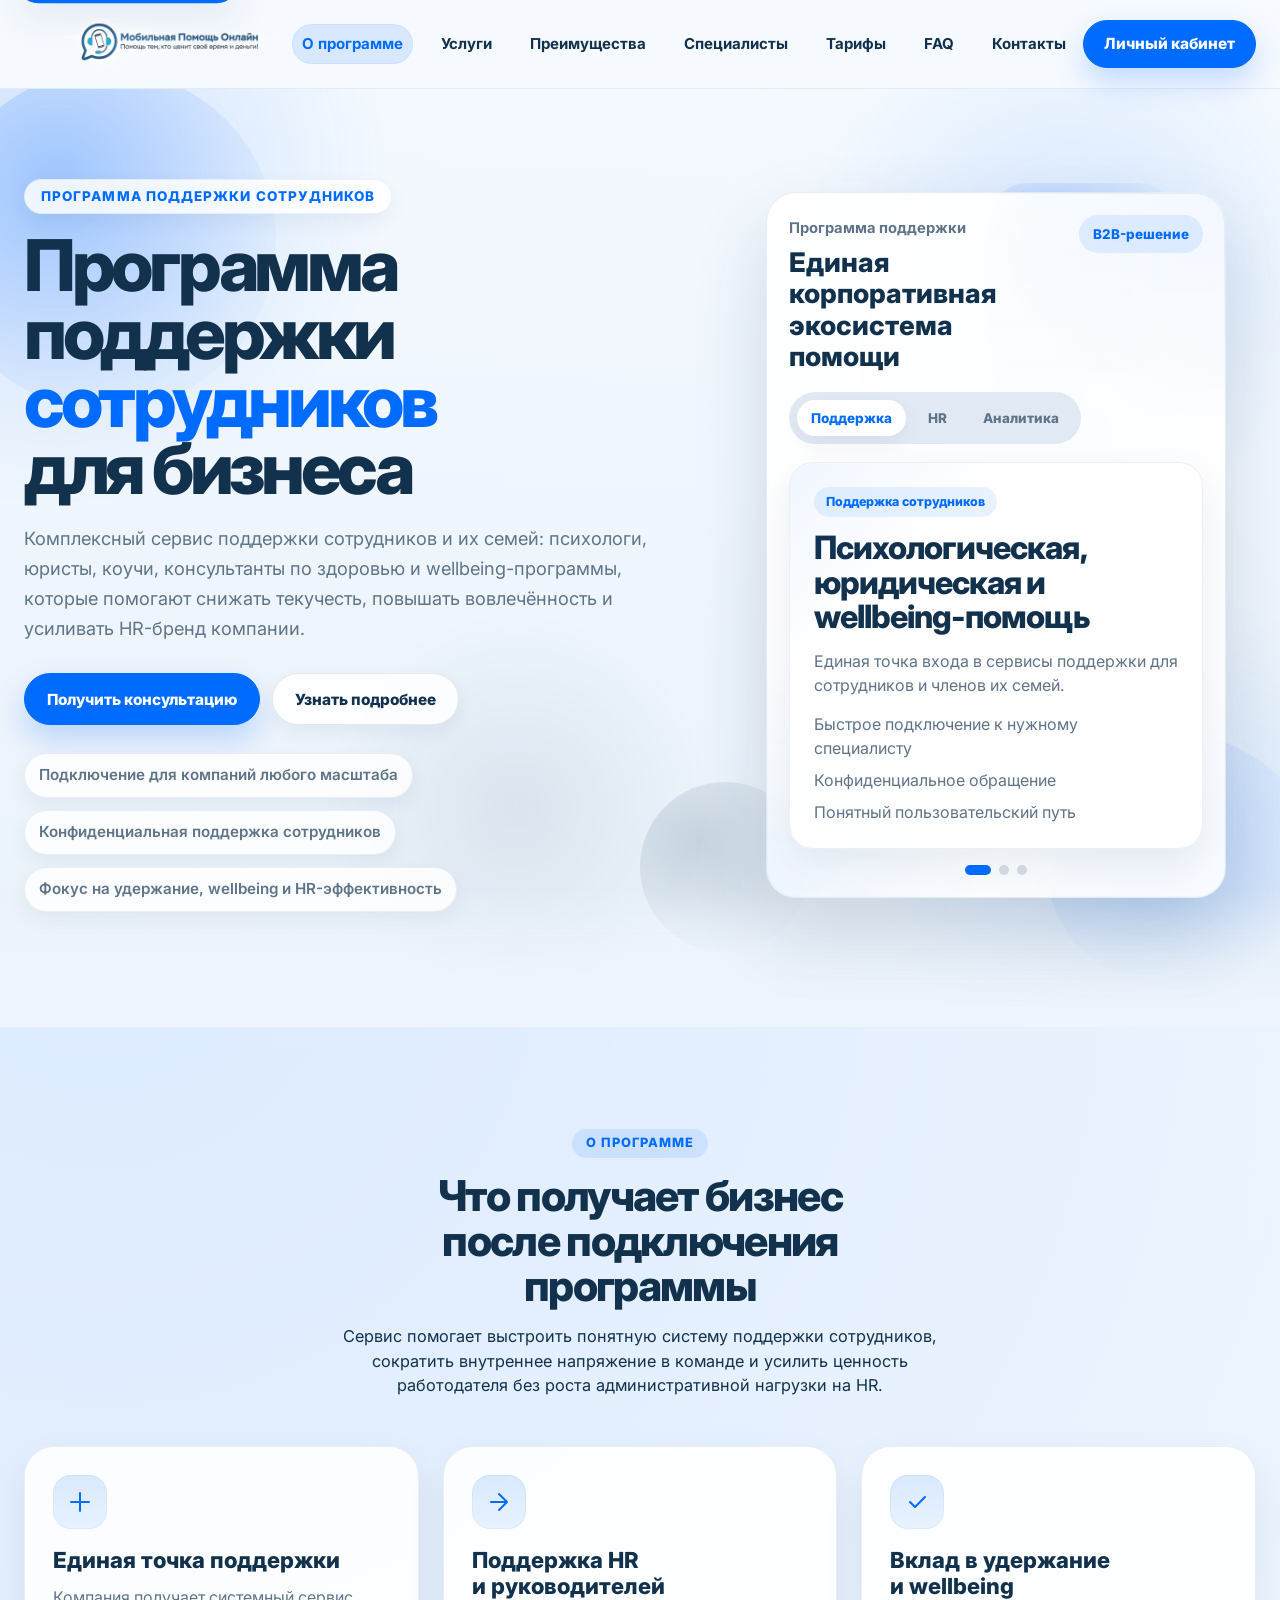
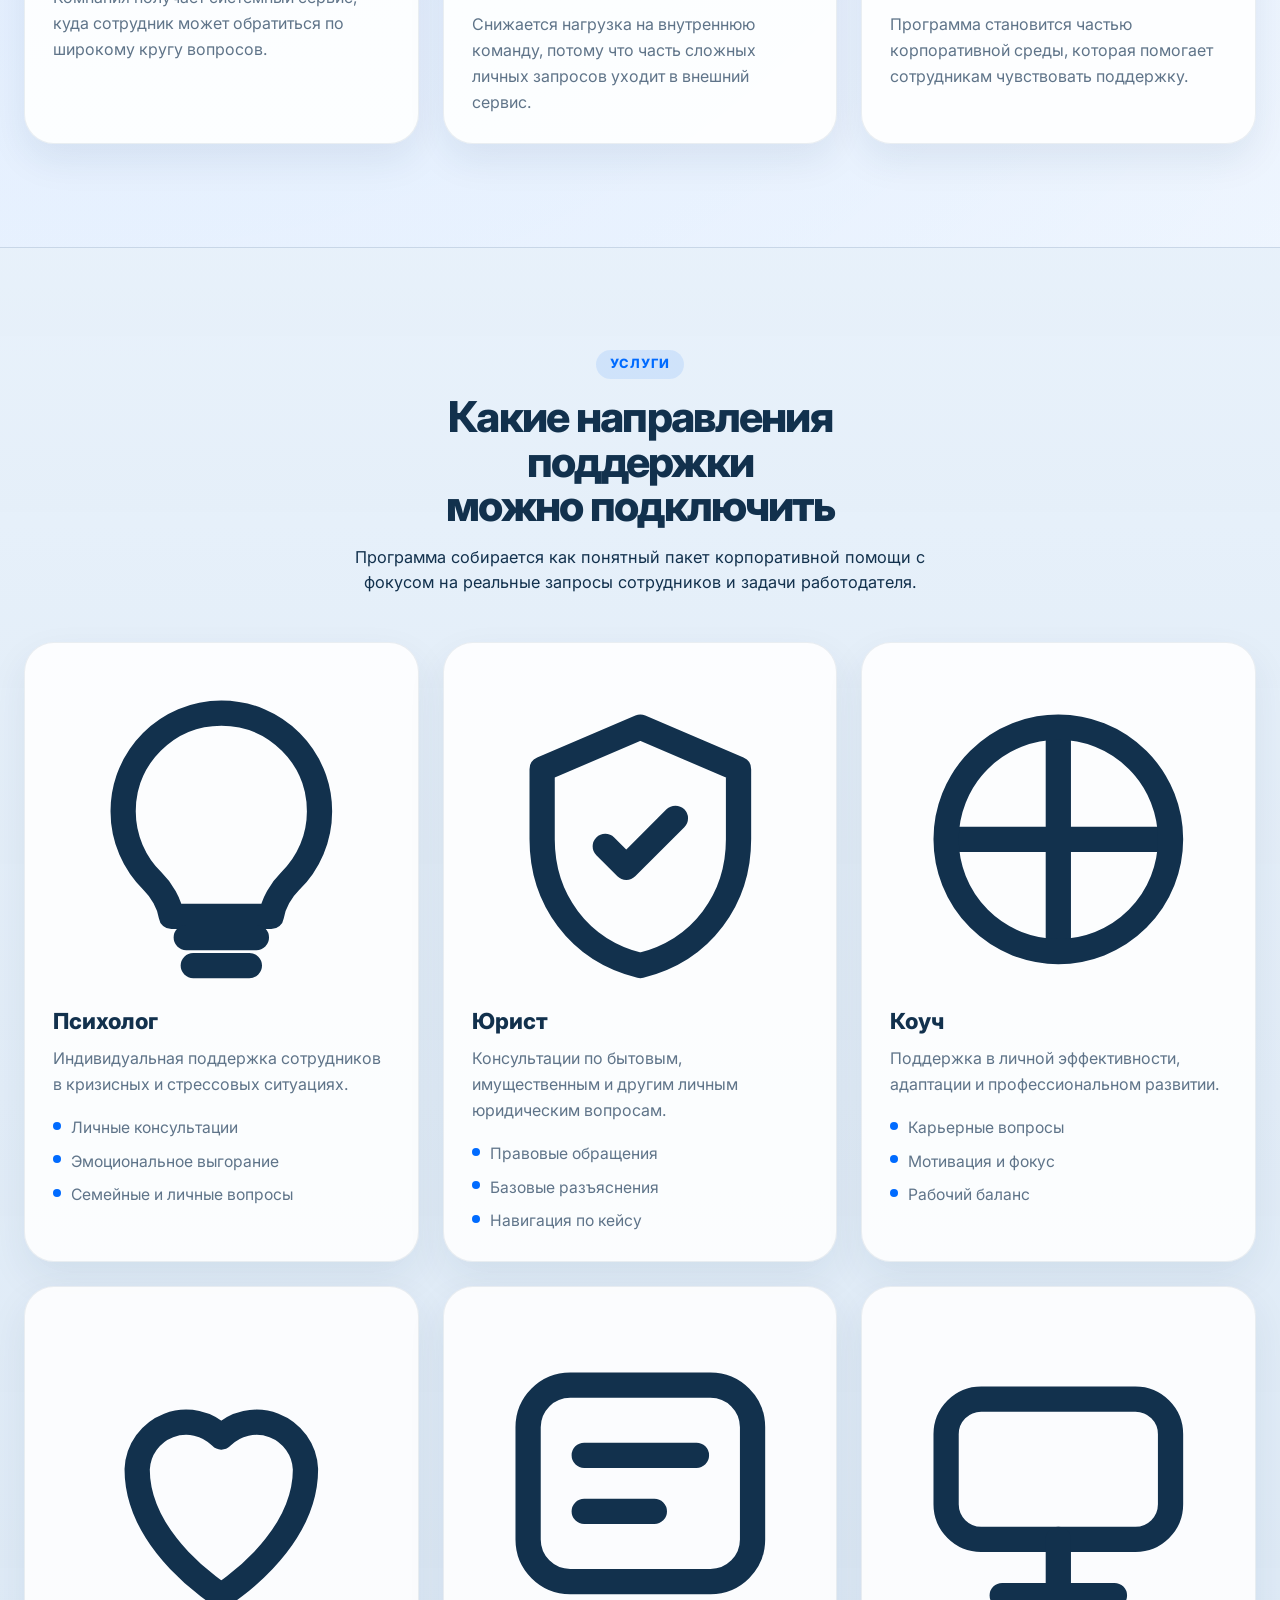
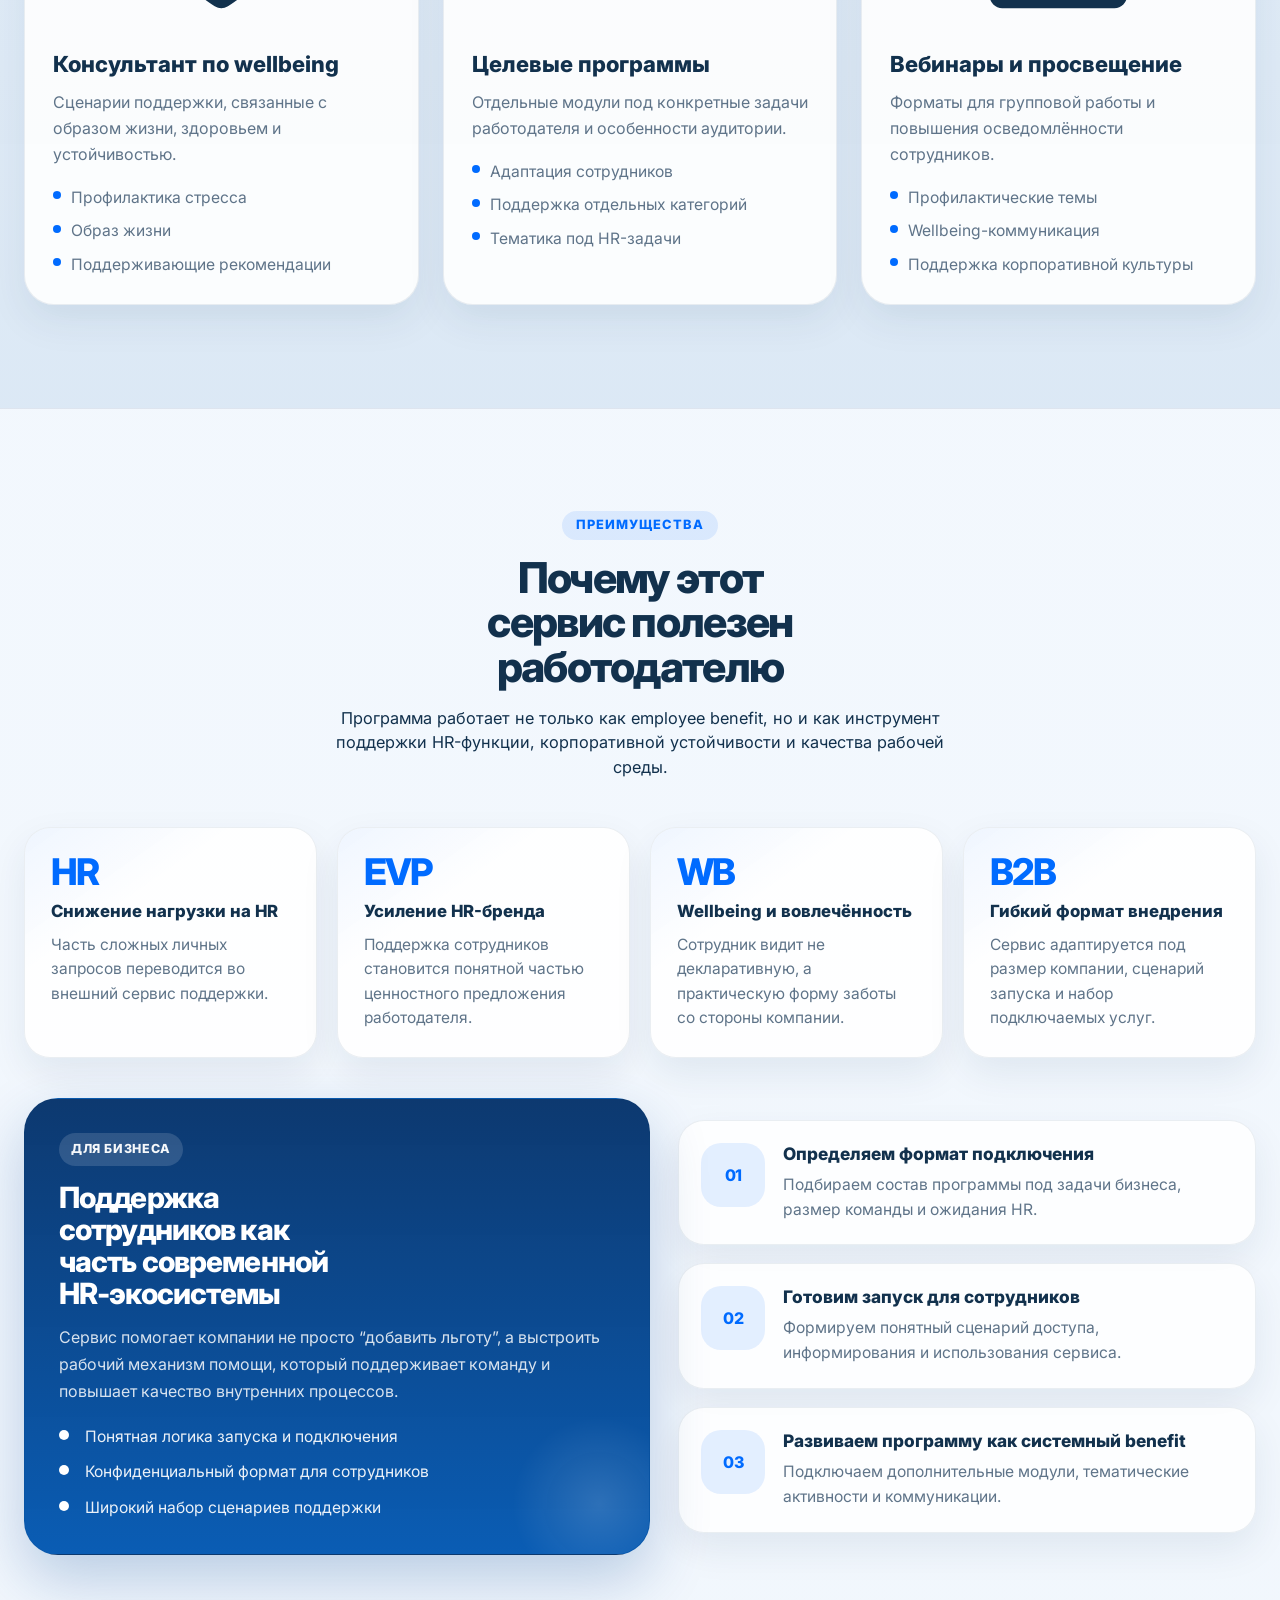
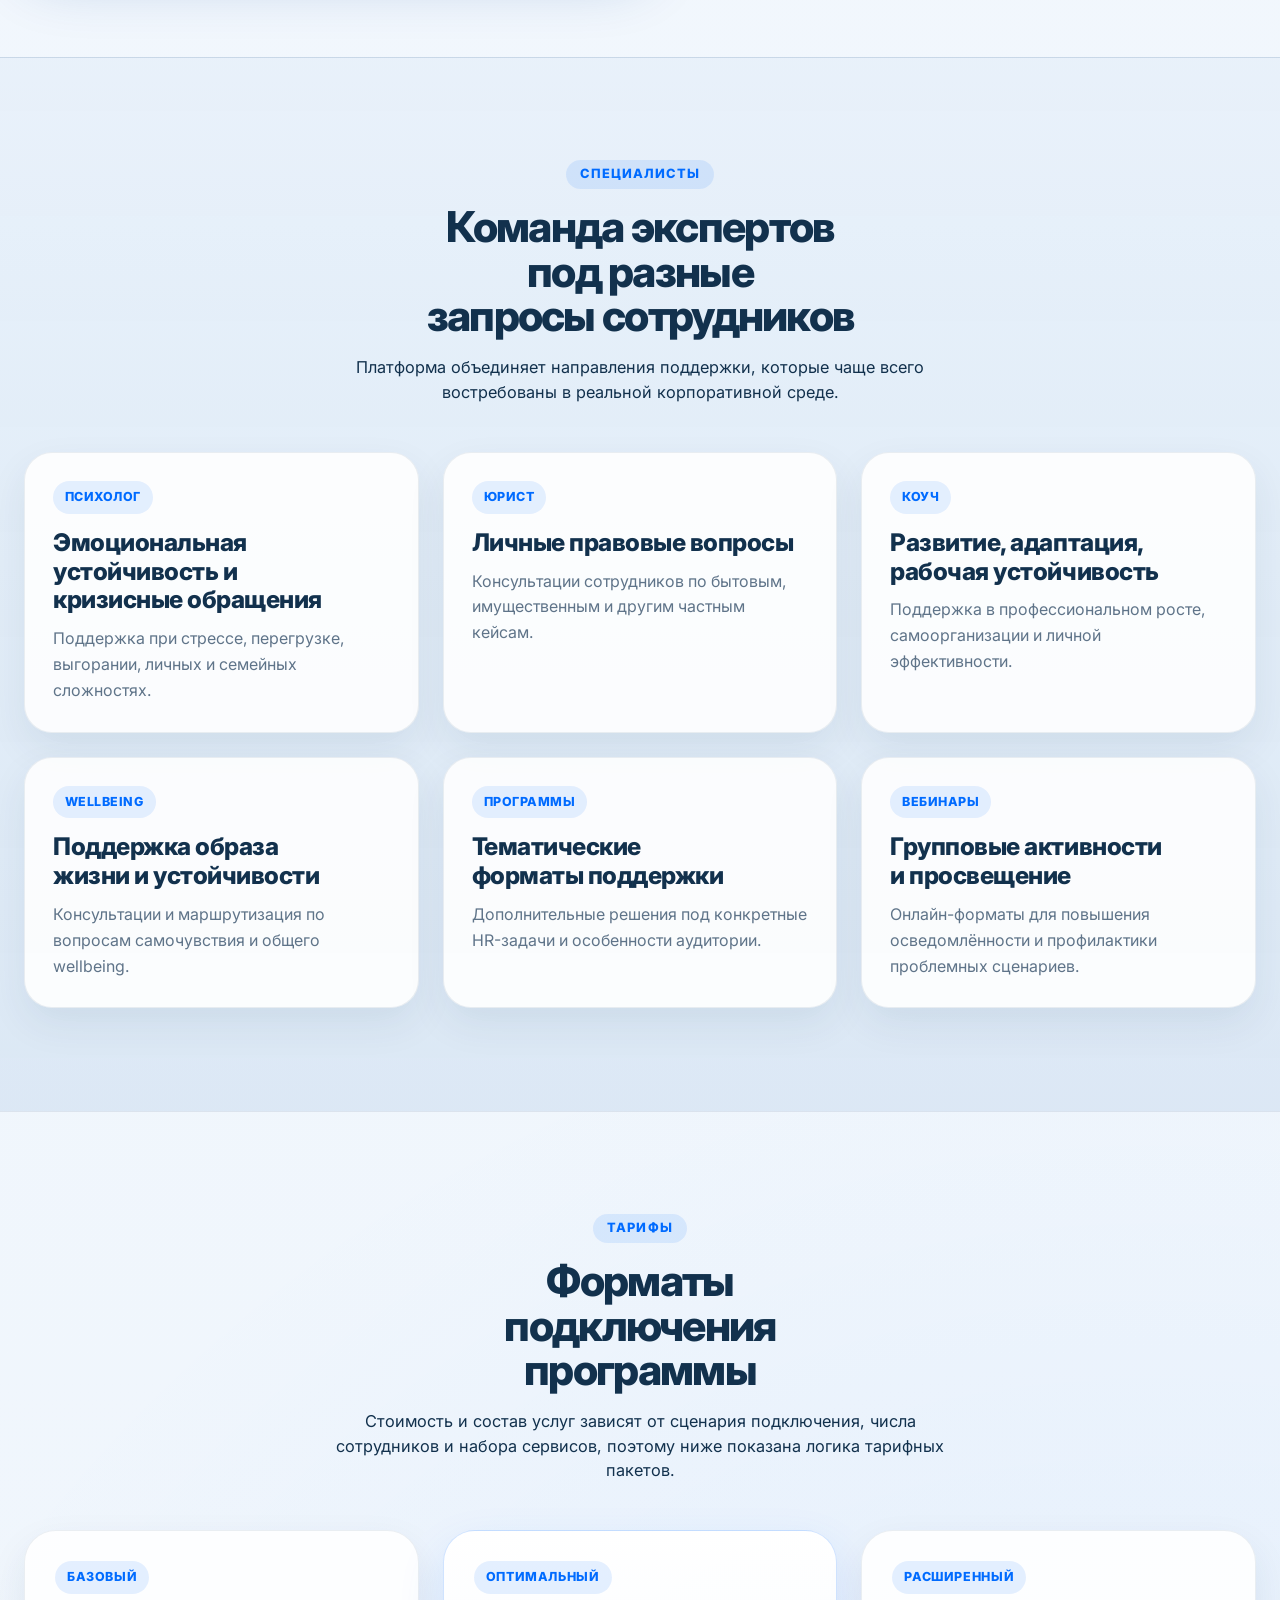
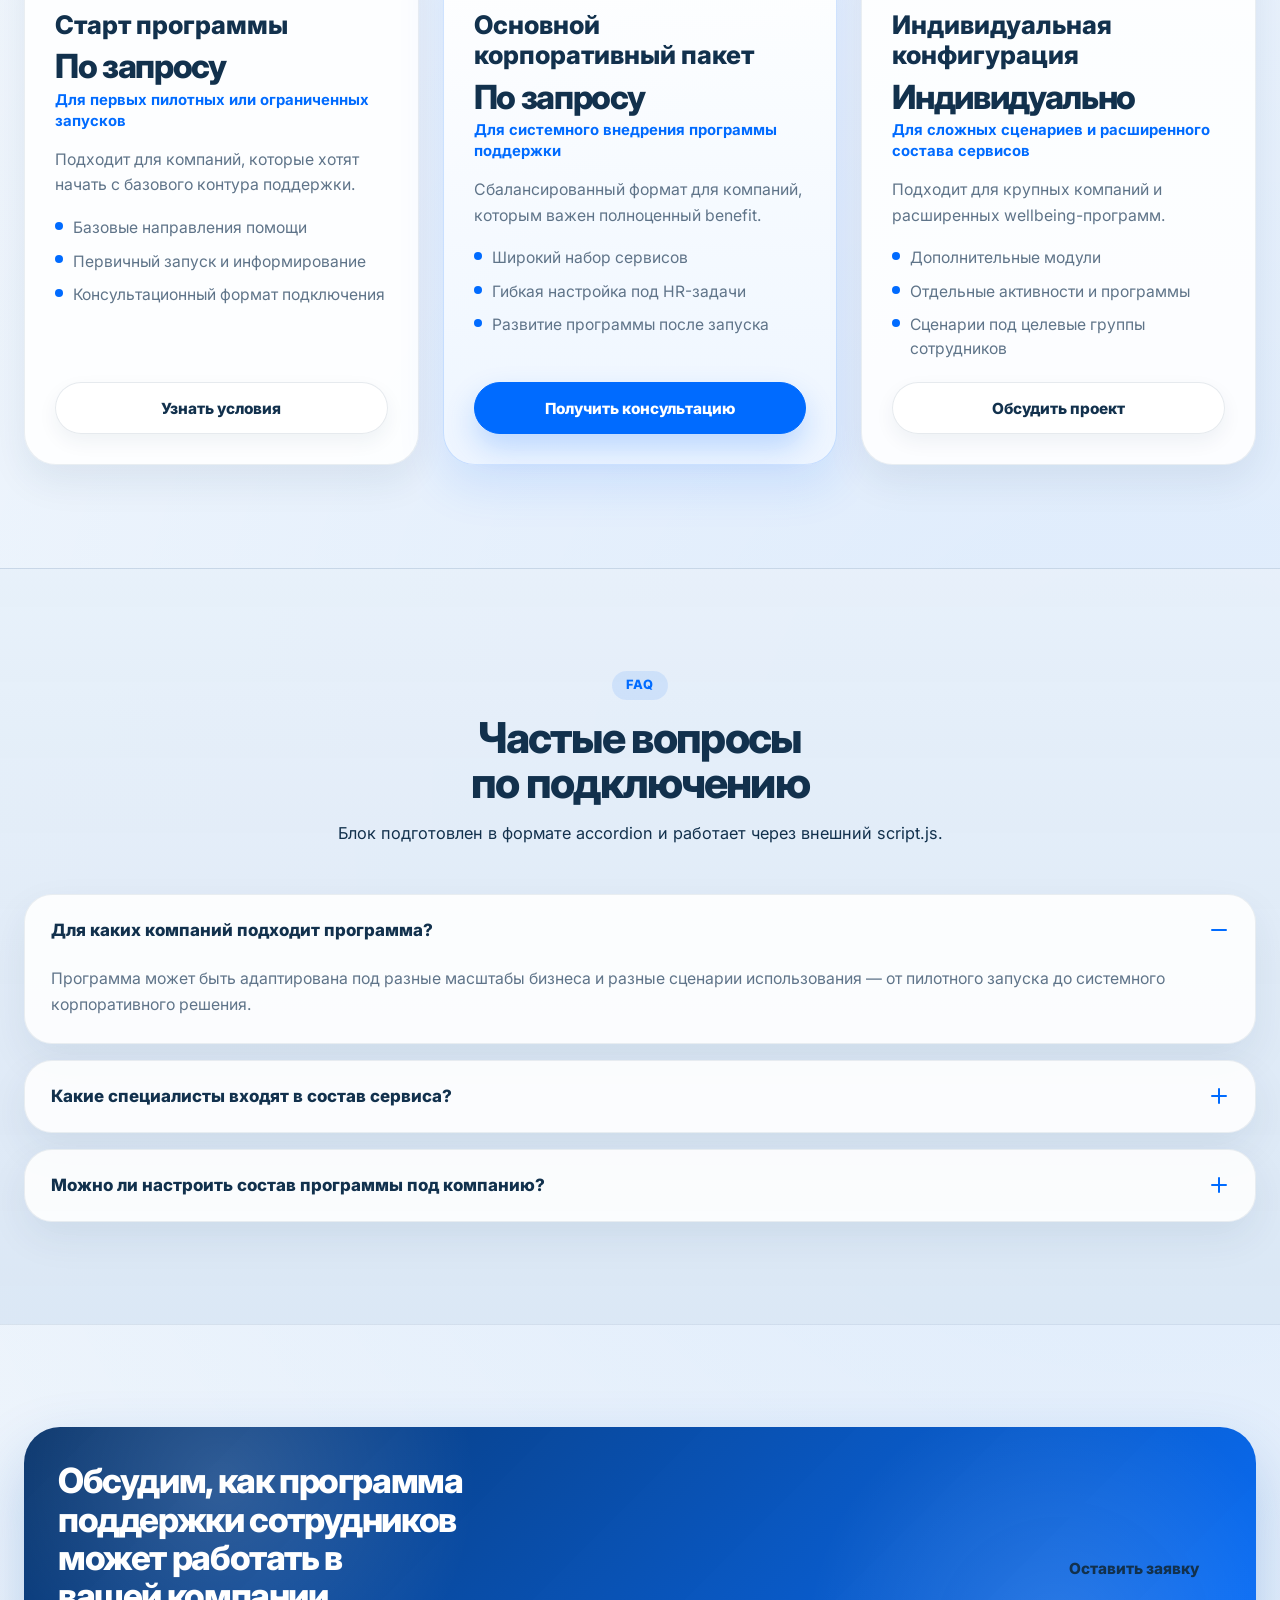
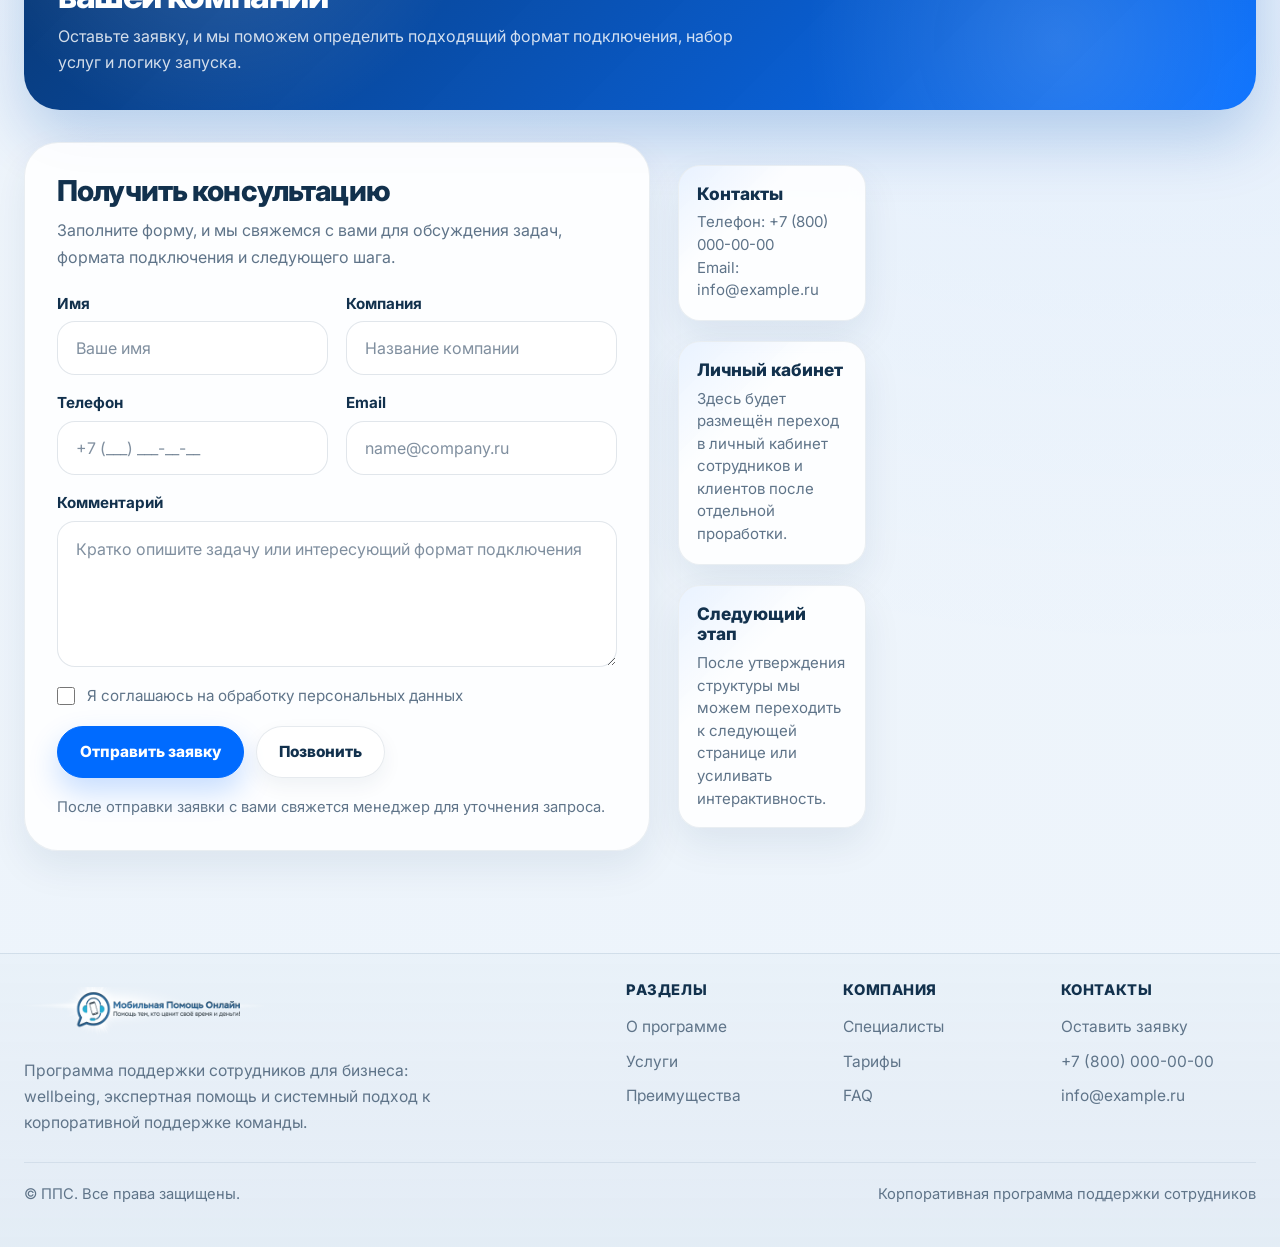
==== commit e3f77f62: "Update index.html" ====
--- a/index.html
+++ b/index.html
@@ -107,6 +107,7 @@
         <span class="hero__shape hero__shape--two"></span>
         <span class="hero__shape hero__shape--three"></span>
         <span class="hero__shape hero__shape--four"></span>
+        <span class="hero__shape hero__shape--center"></span>
       </div>
 
       <div class="container hero__inner">
@@ -139,42 +140,6 @@
 
         <div class="hero__visual" aria-label="Сценарии программы поддержки сотрудников">
           <div class="hero__glow" aria-hidden="true"></div>
-
-          <div class="hero__floating-card hero__floating-card--a" aria-hidden="true">
-            <article class="mini-card">
-              <h3 class="mini-card__title">Запрос на консультацию</h3>
-              <p class="mini-card__text">
-                Сотрудник получает помощь без лишней бюрократии.
-              </p>
-            </article>
-          </div>
-
-          <div class="hero__floating-card hero__floating-card--b" aria-hidden="true">
-            <article class="mini-card">
-              <h3 class="mini-card__title">HR-ценность</h3>
-              <p class="mini-card__text">
-                Сервис усиливает EVP и снижает нагрузку на HR-команду.
-              </p>
-            </article>
-          </div>
-
-          <div class="hero__floating-card hero__floating-card--c" aria-hidden="true">
-            <article class="mini-card">
-              <h3 class="mini-card__title">Wellbeing</h3>
-              <p class="mini-card__text">
-                Поддержка в сложных жизненных и рабочих ситуациях.
-              </p>
-            </article>
-          </div>
-
-          <div class="hero__floating-card hero__floating-card--d" aria-hidden="true">
-            <article class="mini-card">
-              <h3 class="mini-card__title">Отчётность</h3>
-              <p class="mini-card__text">
-                Понятная коммуникация и прозрачная логика внедрения.
-              </p>
-            </article>
-          </div>
 
           <div class="hero__panel hero-showcase" data-hero-showcase>
             <div class="hero__panel-top">
@@ -353,8 +318,16 @@
         </div>
 
         <div class="grid-3">
-          <article class="feature-card">
-            <h3 class="feature-card__title">Психолог</h3>
+          <article class="feature-card feature-card--service">
+            <div class="feature-card__header">
+              <div class="feature-card__service-icon" aria-hidden="true">
+                <svg viewBox="0 0 24 24" fill="none">
+                  <path d="M12 3c-3.866 0-7 3.134-7 7 0 1.955.804 3.721 2.098 4.992.63.618 1.204 1.571 1.34 2.508h7.124c.136-.937.71-1.89 1.34-2.508A6.967 6.967 0 0 0 19 10c0-3.866-3.134-7-7-7Z" stroke="currentColor" stroke-width="1.8" stroke-linecap="round" stroke-linejoin="round"/>
+                  <path d="M9.5 19h5M10 21h4" stroke="currentColor" stroke-width="1.8" stroke-linecap="round"/>
+                </svg>
+              </div>
+              <h3 class="feature-card__title">Психолог</h3>
+            </div>
             <p class="feature-card__text">Индивидуальная поддержка сотрудников в кризисных и стрессовых ситуациях.</p>
             <ul class="feature-card__list">
               <li>Личные консультации</li>
@@ -363,8 +336,16 @@
             </ul>
           </article>
 
-          <article class="feature-card">
-            <h3 class="feature-card__title">Юрист</h3>
+          <article class="feature-card feature-card--service">
+            <div class="feature-card__header">
+              <div class="feature-card__service-icon" aria-hidden="true">
+                <svg viewBox="0 0 24 24" fill="none">
+                  <path d="M12 4 5 7v5c0 4.2 2.55 7.9 7 9 4.45-1.1 7-4.8 7-9V7l-7-3Z" stroke="currentColor" stroke-width="1.8" stroke-linejoin="round"/>
+                  <path d="M9.5 12.5 11 14l3.5-3.5" stroke="currentColor" stroke-width="1.8" stroke-linecap="round" stroke-linejoin="round"/>
+                </svg>
+              </div>
+              <h3 class="feature-card__title">Юрист</h3>
+            </div>
             <p class="feature-card__text">Консультации по бытовым, имущественным и другим личным юридическим вопросам.</p>
             <ul class="feature-card__list">
               <li>Правовые обращения</li>
@@ -373,8 +354,16 @@
             </ul>
           </article>
 
-          <article class="feature-card">
-            <h3 class="feature-card__title">Коуч</h3>
+          <article class="feature-card feature-card--service">
+            <div class="feature-card__header">
+              <div class="feature-card__service-icon" aria-hidden="true">
+                <svg viewBox="0 0 24 24" fill="none">
+                  <path d="M12 5v14M5 12h14" stroke="currentColor" stroke-width="1.8" stroke-linecap="round"/>
+                  <circle cx="12" cy="12" r="8" stroke="currentColor" stroke-width="1.8"/>
+                </svg>
+              </div>
+              <h3 class="feature-card__title">Коуч</h3>
+            </div>
             <p class="feature-card__text">Поддержка в личной эффективности, адаптации и профессиональном развитии.</p>
             <ul class="feature-card__list">
               <li>Карьерные вопросы</li>
@@ -383,8 +372,15 @@
             </ul>
           </article>
 
-          <article class="feature-card">
-            <h3 class="feature-card__title">Консультант по wellbeing</h3>
+          <article class="feature-card feature-card--service">
+            <div class="feature-card__header">
+              <div class="feature-card__service-icon" aria-hidden="true">
+                <svg viewBox="0 0 24 24" fill="none">
+                  <path d="M12 20s-6-3.7-6-9a3.5 3.5 0 0 1 6-2.3A3.5 3.5 0 0 1 18 11c0 5.3-6 9-6 9Z" stroke="currentColor" stroke-width="1.8" stroke-linejoin="round"/>
+                </svg>
+              </div>
+              <h3 class="feature-card__title">Консультант по wellbeing</h3>
+            </div>
             <p class="feature-card__text">Сценарии поддержки, связанные с образом жизни, здоровьем и устойчивостью.</p>
             <ul class="feature-card__list">
               <li>Профилактика стресса</li>
@@ -393,8 +389,16 @@
             </ul>
           </article>
 
-          <article class="feature-card">
-            <h3 class="feature-card__title">Целевые программы</h3>
+          <article class="feature-card feature-card--service">
+            <div class="feature-card__header">
+              <div class="feature-card__service-icon" aria-hidden="true">
+                <svg viewBox="0 0 24 24" fill="none">
+                  <rect x="4" y="5" width="16" height="14" rx="3" stroke="currentColor" stroke-width="1.8"/>
+                  <path d="M8 10h8M8 14h5" stroke="currentColor" stroke-width="1.8" stroke-linecap="round"/>
+                </svg>
+              </div>
+              <h3 class="feature-card__title">Целевые программы</h3>
+            </div>
             <p class="feature-card__text">Отдельные модули под конкретные задачи работодателя и особенности аудитории.</p>
             <ul class="feature-card__list">
               <li>Адаптация сотрудников</li>
@@ -403,8 +407,16 @@
             </ul>
           </article>
 
-          <article class="feature-card">
-            <h3 class="feature-card__title">Вебинары и просвещение</h3>
+          <article class="feature-card feature-card--service">
+            <div class="feature-card__header">
+              <div class="feature-card__service-icon" aria-hidden="true">
+                <svg viewBox="0 0 24 24" fill="none">
+                  <rect x="4" y="6" width="16" height="10" rx="2.5" stroke="currentColor" stroke-width="1.8"/>
+                  <path d="M8 20h8M12 16v4" stroke="currentColor" stroke-width="1.8" stroke-linecap="round"/>
+                </svg>
+              </div>
+              <h3 class="feature-card__title">Вебинары и просвещение</h3>
+            </div>
             <p class="feature-card__text">Форматы для групповой работы и повышения осведомлённости сотрудников.</p>
             <ul class="feature-card__list">
               <li>Профилактические темы</li>
@@ -689,7 +701,7 @@
             </div>
 
             <div class="cta-panel__actions">
-              <a class="btn btn--primary" href="#lead-form">Оставить заявку</a>
+              <a class="btn btn--cta-contrast" href="#lead-form">Оставить заявку</a>
             </div>
           </div>
         </div>
--- a/css/base.css
+++ b/css/base.css
@@ -194,6 +194,101 @@
 }
 
 /* ========================================================================== */
+/* RU: Базовый слой кнопок                                                    */
+/* EN: Base button layer                                                      */
+/* ========================================================================== */
+.btn {
+  display: inline-flex;
+  align-items: center;
+  justify-content: center;
+  gap: 10px;
+  min-height: 52px;
+  padding: 0 22px;
+  border-radius: 999px;
+  border: 1px solid transparent;
+  font-size: 0.96rem;
+  line-height: 1;
+  font-weight: 800;
+  white-space: nowrap;
+  text-align: center;
+  text-decoration: none;
+  cursor: pointer;
+  user-select: none;
+  transition:
+    color var(--transition),
+    background-color var(--transition),
+    border-color var(--transition),
+    box-shadow var(--transition),
+    transform var(--transition),
+    opacity var(--transition);
+}
+
+.btn:hover {
+  transform: translateY(-1px);
+}
+
+.btn:active {
+  transform: translateY(0);
+}
+
+.btn--primary {
+  background: var(--color-primary);
+  border-color: var(--color-primary);
+  color: #ffffff;
+  box-shadow: 0 14px 30px rgba(0, 107, 255, 0.22);
+}
+
+.btn--primary:hover,
+a.btn--primary:hover {
+  background: var(--color-primary-hover);
+  border-color: var(--color-primary-hover);
+  color: #ffffff;
+  box-shadow: 0 18px 34px rgba(0, 107, 255, 0.26);
+}
+
+.btn--primary:active,
+a.btn--primary:active {
+  background: var(--color-primary-active);
+  border-color: var(--color-primary-active);
+  color: #ffffff;
+}
+
+.btn--secondary {
+  background: rgba(255, 255, 255, 0.86);
+  border-color: rgba(11, 53, 88, 0.10);
+  color: var(--color-text);
+  box-shadow: var(--shadow-xs);
+}
+
+.btn--secondary:hover,
+a.btn--secondary:hover {
+  background: rgba(255, 255, 255, 0.98);
+  border-color: rgba(0, 107, 255, 0.16);
+  color: var(--color-primary);
+  box-shadow: var(--shadow-sm);
+}
+
+.btn--secondary:active,
+a.btn--secondary:active {
+  background: rgba(240, 246, 255, 0.96);
+  border-color: rgba(0, 107, 255, 0.22);
+  color: var(--color-primary-active);
+}
+
+.btn:focus-visible {
+  outline: none;
+  box-shadow:
+    0 0 0 4px rgba(0, 107, 255, 0.14),
+    0 14px 30px rgba(16, 53, 92, 0.10);
+}
+
+.btn--primary:focus-visible {
+  box-shadow:
+    0 0 0 4px rgba(0, 107, 255, 0.16),
+    0 18px 34px rgba(0, 107, 255, 0.24);
+}
+
+/* ========================================================================== */
 /* RU: Базовые состояния ссылок и интерактивных элементов                     */
 /* EN: Base states for links and interactive elements                         */
 /* ========================================================================== */
@@ -211,7 +306,7 @@
     opacity var(--transition);
 }
 
-a:hover {
+a:hover:not(.btn) {
   color: var(--color-primary);
 }
 
@@ -219,6 +314,24 @@
 /* RU: Служебные состояния                                                    */
 /* EN: Utility states                                                         */
 /* ========================================================================== */
+.skip-link {
+  position: absolute;
+  left: 16px;
+  top: 12px;
+  z-index: 200;
+  padding: 10px 14px;
+  border-radius: 999px;
+  background: var(--color-primary);
+  color: #ffffff;
+  box-shadow: var(--shadow-sm);
+  transform: translateY(-120%);
+  transition: transform var(--transition);
+}
+
+.skip-link:focus {
+  transform: translateY(0);
+}
+
 [hidden] {
   display: none !important;
 }
@@ -239,6 +352,11 @@
 
   .section-description {
     font-size: 1rem;
+  }
+
+  .btn {
+    min-height: 50px;
+    padding-inline: 20px;
   }
 }
 
@@ -261,6 +379,11 @@
     margin-bottom: 14px;
     padding: 7px 12px;
     font-size: 0.74rem;
+  }
+
+  .btn {
+    width: 100%;
+    min-height: 48px;
   }
 }
 
--- a/css/layout.css
+++ b/css/layout.css
@@ -1,6 +1,6 @@
 /* ========================================================================== */
-/* RU: layout.css — каркас страниц, header, hero, сетки секций, footer       */
-/* EN: layout.css — page layout, header, hero, section grids, footer          */
+/* RU: layout.css — каркас страниц, header, hero, секции и footer-shell      */
+/* EN: layout.css — page layout, header, hero, sections and footer shell      */
 /* ========================================================================== */
 
 /* ========================================================================== */
@@ -44,6 +44,11 @@
   border-bottom: 1px solid rgba(11, 53, 88, 0.08);
 }
 
+.site-header.is-scrolled {
+  background: rgba(248, 251, 255, 0.96);
+  box-shadow: 0 12px 30px rgba(16, 53, 92, 0.08);
+}
+
 .site-header__inner {
   display: grid;
   grid-template-columns: auto minmax(0, 1fr) auto;
@@ -62,10 +67,18 @@
 .site-brand__logo {
   display: block;
   width: auto;
+  object-fit: contain;
+  object-position: left center;
+}
+
+.site-brand--header .site-brand__logo {
   height: 54px;
   max-width: 260px;
-  object-fit: contain;
-  object-position: left center;
+}
+
+.site-brand--footer .site-brand__logo {
+  height: 58px;
+  max-width: 240px;
 }
 
 .site-nav {
@@ -122,20 +135,6 @@
 .site-header__cabinet {
   min-height: 48px;
   padding-inline: 20px;
-  background: var(--color-primary);
-  color: #ffffff;
-  box-shadow: var(--shadow-xs);
-}
-
-.site-header__cabinet:hover {
-  background: var(--color-primary-hover);
-  color: #ffffff;
-  transform: translateY(-1px);
-}
-
-.site-header__cabinet:active {
-  background: var(--color-primary-active);
-  transform: translateY(0);
 }
 
 .menu-toggle {
@@ -290,11 +289,12 @@
 }
 
 .hero__panel {
+  --hero-panel-radius: 30px;
   position: relative;
   z-index: 2;
   width: min(100%, 460px);
   padding: 22px;
-  border-radius: 30px;
+  border-radius: var(--hero-panel-radius);
   border: 1px solid rgba(11, 53, 88, 0.08);
   background: rgba(255, 255, 255, 0.80);
   backdrop-filter: blur(10px);
@@ -495,47 +495,8 @@
 }
 
 /* ========================================================================== */
-/* RU: Grid-секции главной                                                    */
-/* EN: Homepage grid sections                                                 */
-/* ========================================================================== */
-.benefits-grid,
-.services-grid,
-.cases-grid,
-.pricing-grid {
-  display: grid;
-  gap: 20px;
-  grid-template-columns: repeat(3, minmax(0, 1fr));
-}
-
-/* ========================================================================== */
-/* RU: Контакты / Контактный layout                                           */
-/* EN: Contacts / Contact layout                                              */
-/* ========================================================================== */
-.contact-wrap {
-  display: grid;
-  grid-template-columns: minmax(0, 0.95fr) minmax(340px, 420px);
-  gap: 24px;
-  align-items: start;
-}
-
-.contact-list {
-  display: grid;
-  gap: 16px;
-  margin-top: 24px;
-}
-
-.contact-item strong {
-  display: block;
-  margin-bottom: 4px;
-  font-size: 0.8rem;
-  letter-spacing: 0.08em;
-  text-transform: uppercase;
-  color: var(--color-primary);
-}
-
-/* ========================================================================== */
-/* RU: Footer / Подвал сайта                                                  */
-/* EN: Footer / Site footer                                                   */
+/* RU: Footer shell / Внешний каркас футера                                   */
+/* EN: Footer shell                                                           */
 /* ========================================================================== */
 .site-footer {
   padding: 28px 0 42px;
@@ -543,15 +504,6 @@
   background: linear-gradient(180deg, rgba(233, 241, 248, 0.90), rgba(227, 236, 245, 0.96));
 }
 
-.site-footer__inner {
-  display: flex;
-  flex-wrap: wrap;
-  justify-content: space-between;
-  gap: 16px;
-  color: var(--color-text-muted);
-  font-size: 0.94rem;
-}
-
 /* ========================================================================== */
 /* RU: Адаптивность / Responsive                                              */
 /* EN: Responsiveness                                                         */
@@ -562,8 +514,13 @@
     gap: 18px;
   }
 
-  .site-brand__logo {
+  .site-brand--header .site-brand__logo {
     height: 50px;
+    max-width: 228px;
+  }
+
+  .site-brand--footer .site-brand__logo {
+    height: 54px;
     max-width: 228px;
   }
 
@@ -576,20 +533,12 @@
     font-size: 0.88rem;
   }
 
-  .hero__inner,
-  .contact-wrap {
+  .hero__inner {
     grid-template-columns: 1fr;
   }
 
   .hero__visual {
     min-height: 560px;
-  }
-
-  .benefits-grid,
-  .services-grid,
-  .cases-grid,
-  .pricing-grid {
-    grid-template-columns: repeat(2, minmax(0, 1fr));
   }
 }
 
@@ -600,7 +549,34 @@
   }
 
   .site-nav {
+    position: absolute;
+    top: calc(100% + 8px);
+    left: 16px;
+    right: 16px;
     display: none;
+    padding: 16px;
+    border: 1px solid rgba(11, 53, 88, 0.08);
+    border-radius: 24px;
+    background: rgba(255, 255, 255, 0.96);
+    box-shadow: var(--shadow-md);
+    backdrop-filter: blur(16px);
+  }
+
+  .site-nav.is-open {
+    display: block;
+  }
+
+  .site-nav__list {
+    flex-direction: column;
+    align-items: stretch;
+    gap: 8px;
+  }
+
+  .site-nav__link {
+    justify-content: flex-start;
+    min-height: 46px;
+    padding: 0 14px;
+    border-radius: 16px;
   }
 
   .menu-toggle {
@@ -613,6 +589,10 @@
     display: none;
   }
 
+  .menu-open {
+    overflow: hidden;
+  }
+
   .hero {
     padding-top: 44px;
   }
@@ -640,8 +620,13 @@
     min-height: 78px;
   }
 
-  .site-brand__logo {
+  .site-brand--header .site-brand__logo {
     height: 48px;
+    max-width: 210px;
+  }
+
+  .site-brand--footer .site-brand__logo {
+    height: 52px;
     max-width: 210px;
   }
 
@@ -667,9 +652,9 @@
   }
 
   .hero__panel {
+    --hero-panel-radius: 24px;
     width: 100%;
     padding: 18px;
-    border-radius: 24px;
   }
 
   .hero__panel-top {
@@ -685,18 +670,10 @@
   .hero__floating-card {
     display: none;
   }
-
-  .benefits-grid,
-  .services-grid,
-  .cases-grid,
-  .pricing-grid {
-    grid-template-columns: 1fr;
-  }
 }
 
 @media (prefers-reduced-motion: reduce) {
   .site-nav__link,
-  .site-header__cabinet,
   .menu-toggle__line,
   .menu-toggle__line::before,
   .menu-toggle__line::after {
--- a/css/components.css
+++ b/css/components.css
@@ -1,200 +1,117 @@
 /* ========================================================================== */
-/* RU: components.css — компонентный слой сайта PPS                           */
-/* EN: components.css — PPS component layer                                   */
-/* ========================================================================== */
-
-/* ========================================================================== */
-/* RU: Skip link / Ссылка пропуска к содержимому                              */
-/* EN: Skip link                                                              */
-/* ========================================================================== */
-.skip-link {
-  position: absolute;
-  top: -48px;
-  left: 16px;
-  z-index: 300;
+/* RU: components.css — компонентный слой проекта PPS                        */
+/* EN: components.css — PPS project component layer                           */
+/* ========================================================================== */
+
+/* ========================================================================== */
+/* RU: Базовые карточки и grid-компоненты                                     */
+/* EN: Base cards and grid components                                         */
+/* ========================================================================== */
+.grid-3 {
+  display: grid;
+  grid-template-columns: repeat(3, minmax(0, 1fr));
+  gap: 24px;
+}
+
+.card,
+.feature-card,
+.metric-card,
+.showcase-card,
+.pricing-card,
+.form-card,
+.faq-item,
+.mini-card {
+  position: relative;
+  border: 1px solid rgba(11, 53, 88, 0.08);
+  background: rgba(255, 255, 255, 0.88);
+  box-shadow: var(--shadow-sm);
+}
+
+.card {
+  border-radius: 28px;
+}
+
+.card--padded {
+  padding: 28px;
+}
+
+.card--interactive {
+  transition:
+    transform var(--transition),
+    border-color var(--transition),
+    box-shadow var(--transition),
+    background-color var(--transition);
+}
+
+.card--interactive:hover {
+  transform: translateY(-4px);
+  border-color: rgba(0, 107, 255, 0.14);
+  box-shadow: var(--shadow-md);
+}
+
+.card__eyebrow {
+  display: inline-flex;
+  margin-bottom: 14px;
+  padding: 7px 12px;
+  border-radius: 999px;
+  background: rgba(0, 107, 255, 0.10);
+  color: var(--color-primary);
+  font-size: 0.78rem;
+  font-weight: 800;
+  letter-spacing: 0.04em;
+  text-transform: uppercase;
+}
+
+.card__title {
+  margin: 0 0 12px;
+  color: var(--color-text);
+  font-size: clamp(1.28rem, 1.2rem + 0.4vw, 1.6rem);
+  line-height: 1.18;
+  font-weight: 800;
+  letter-spacing: -0.02em;
+}
+
+.card__text {
+  margin: 0;
+  color: var(--color-text-muted);
+  font-size: 1rem;
+  line-height: 1.62;
+}
+
+/* ========================================================================== */
+/* RU: Feature cards / Карточки преимуществ и услуг                           */
+/* EN: Feature cards / benefit and services cards                             */
+/* ========================================================================== */
+.feature-card {
+  display: flex;
+  flex-direction: column;
+  min-height: 100%;
+  padding: 28px;
+  border-radius: 30px;
+  transition:
+    transform var(--transition),
+    border-color var(--transition),
+    box-shadow var(--transition),
+    background-color var(--transition);
+}
+
+.feature-card:hover {
+  transform: translateY(-4px);
+  border-color: rgba(0, 107, 255, 0.14);
+  box-shadow: var(--shadow-md);
+}
+
+.feature-card__icon {
+  width: 54px;
+  height: 54px;
   display: inline-flex;
   align-items: center;
   justify-content: center;
-  min-height: 44px;
-  padding: 0 16px;
-  border-radius: 14px;
-  background: var(--color-primary);
-  color: #ffffff;
-  font-size: 0.95rem;
-  font-weight: 700;
-  box-shadow: var(--shadow-md);
-}
-
-.skip-link:focus {
-  top: 16px;
-  color: #ffffff;
-}
-
-/* ========================================================================== */
-/* RU: Кнопки                                                                 */
-/* EN: Buttons                                                                */
-/* ========================================================================== */
-.btn {
-  display: inline-flex;
-  align-items: center;
-  justify-content: center;
-  min-height: 48px;
-  padding: 0 20px;
-  border: 1px solid transparent;
-  border-radius: 999px;
-  font-size: 0.96rem;
-  font-weight: 700;
-  line-height: 1;
-  white-space: nowrap;
-  text-align: center;
-  transition:
-    transform var(--transition),
-    box-shadow var(--transition),
-    background-color var(--transition),
-    color var(--transition),
-    border-color var(--transition);
-}
-
-.btn:hover {
-  transform: translateY(-1px);
-}
-
-.btn:active {
-  transform: translateY(0);
-}
-
-.btn--primary {
-  background: var(--color-primary);
-  color: #ffffff;
-  box-shadow: 0 12px 24px rgba(0, 107, 255, 0.18);
-}
-
-.btn--primary:hover {
-  background: var(--color-primary-hover);
-  color: #ffffff;
-  box-shadow: 0 14px 28px rgba(0, 107, 255, 0.24);
-}
-
-.btn--primary:active {
-  background: var(--color-primary-active);
-}
-
-.btn--secondary {
-  border-color: rgba(11, 53, 88, 0.10);
-  background: rgba(255, 255, 255, 0.88);
-  color: var(--color-text);
-  box-shadow: var(--shadow-xs);
-}
-
-.btn--secondary:hover {
-  border-color: rgba(0, 107, 255, 0.16);
+  margin-bottom: 18px;
+  border-radius: 18px;
+  background: linear-gradient(180deg, rgba(0, 107, 255, 0.14), rgba(0, 107, 255, 0.08));
   color: var(--color-primary);
-  background: rgba(255, 255, 255, 1);
-}
-
-/* ========================================================================== */
-/* RU: Общие карточки и сетки                                                 */
-/* EN: Shared cards and grids                                                 */
-/* ========================================================================== */
-.grid-3 {
-  display: grid;
-  grid-template-columns: repeat(3, minmax(0, 1fr));
-  gap: 20px;
-}
-
-.card,
-.feature-card,
-.metric-card,
-.pricing-card,
-.showcase-card,
-.form-card,
-.contact-card,
-.cta-panel,
-.faq-item {
-  border: 1px solid rgba(11, 53, 88, 0.08);
-  background: rgba(255, 255, 255, 0.88);
-  box-shadow: var(--shadow-sm);
-}
-
-.card,
-.feature-card,
-.metric-card,
-.pricing-card,
-.showcase-card,
-.form-card,
-.contact-card {
-  border-radius: 28px;
-}
-
-.card--padded,
-.feature-card,
-.metric-card,
-.pricing-card,
-.showcase-card,
-.form-card,
-.contact-card {
-  padding: 28px;
-}
-
-.card--interactive {
-  transition:
-    transform var(--transition),
-    box-shadow var(--transition),
-    border-color var(--transition);
-}
-
-.card__eyebrow,
-.showcase-card__kicker {
-  display: inline-flex;
-  margin-bottom: 12px;
-  color: var(--color-primary);
-  font-size: 0.8rem;
-  font-weight: 800;
-  line-height: 1;
-  letter-spacing: 0.08em;
-  text-transform: uppercase;
-}
-
-.card__title,
-.feature-card__title,
-.pricing-card__title,
-.showcase-card__title {
-  margin: 0 0 12px;
-  color: var(--color-text);
-  font-size: clamp(1.18rem, 1.08rem + 0.3vw, 1.42rem);
-  line-height: 1.2;
-  font-weight: 800;
-}
-
-.card__text,
-.feature-card__text,
-.metric-card__text,
-.pricing-card__text,
-.showcase-card__text,
-.form-card__text,
-.cta-panel__text,
-.section-description,
-.site-footer__description {
-  color: var(--color-text-muted);
-  line-height: 1.65;
-}
-
-.feature-card {
-  position: relative;
-  overflow: hidden;
-}
-
-.feature-card__icon {
-  display: inline-flex;
-  align-items: center;
-  justify-content: center;
-  width: 52px;
-  height: 52px;
-  margin-bottom: 18px;
-  border-radius: 16px;
-  background: rgba(0, 107, 255, 0.10);
-  color: var(--color-primary);
-  box-shadow: inset 0 0 0 1px rgba(0, 107, 255, 0.04);
+  box-shadow: inset 0 0 0 1px rgba(0, 107, 255, 0.06);
 }
 
 .feature-card__icon svg {
@@ -202,168 +119,321 @@
   height: 24px;
 }
 
-.feature-card__list,
-.pricing-card__features,
-.showcase-card__list {
-  margin: 16px 0 0;
-  padding-left: 1.15rem;
-  color: var(--color-text-muted);
-}
-
-.feature-card__list li + li,
-.pricing-card__features li + li {
-  margin-top: 8px;
-}
-
-/* ========================================================================== */
-/* RU: Метрики / KPI карточки                                                 */
+.feature-card__title {
+  margin: 0 0 12px;
+  color: var(--color-text);
+  font-size: clamp(1.2rem, 1.16rem + 0.28vw, 1.45rem);
+  line-height: 1.2;
+  font-weight: 800;
+}
+
+.feature-card__text {
+  margin: 0;
+  color: var(--color-text-muted);
+  font-size: 1rem;
+  line-height: 1.62;
+}
+
+.feature-card__list {
+  margin: 18px 0 0;
+  padding: 0;
+  list-style: none;
+  display: grid;
+  gap: 10px;
+}
+
+.feature-card__list li {
+  position: relative;
+  padding-left: 18px;
+  color: var(--color-text-muted);
+  font-size: 0.98rem;
+  line-height: 1.5;
+}
+
+.feature-card__list li::before {
+  content: "";
+  position: absolute;
+  left: 0;
+  top: 0.62em;
+  width: 8px;
+  height: 8px;
+  border-radius: 999px;
+  background: var(--color-primary);
+  transform: translateY(-50%);
+}
+
+/* ========================================================================== */
+/* RU: Метрики / KPI cards                                                    */
 /* EN: Metrics / KPI cards                                                    */
 /* ========================================================================== */
 .metrics-row {
   display: grid;
   grid-template-columns: repeat(4, minmax(0, 1fr));
   gap: 20px;
+  margin-bottom: 40px;
 }
 
 .metric-card {
-  min-height: 220px;
+  min-height: 100%;
+  padding: 26px;
+  border-radius: 26px;
+  overflow: hidden;
+}
+
+.metric-card::before {
+  content: "";
+  position: absolute;
+  inset: 0;
+  background:
+    linear-gradient(145deg, rgba(0, 107, 255, 0.06), transparent 34%);
+  pointer-events: none;
+}
+
+.metric-card__value,
+.metric-card__label,
+.metric-card__text {
+  position: relative;
+  z-index: 1;
 }
 
 .metric-card__value {
-  margin-bottom: 16px;
+  margin-bottom: 10px;
   color: var(--color-primary);
-  font-size: clamp(1.8rem, 1.55rem + 0.8vw, 2.4rem);
+  font-size: clamp(1.8rem, 1.5rem + 1vw, 2.5rem);
   line-height: 1;
   font-weight: 800;
-  letter-spacing: -0.04em;
+  letter-spacing: -0.05em;
 }
 
 .metric-card__label {
   margin-bottom: 10px;
   color: var(--color-text);
-  font-size: 1.02rem;
-  line-height: 1.35;
-  font-weight: 800;
-}
-
-/* ========================================================================== */
-/* RU: Split layouts / Двухколоночные блоки                                   */
-/* EN: Split layouts / Two-column sections                                    */
+  font-size: 1.05rem;
+  line-height: 1.3;
+  font-weight: 800;
+}
+
+.metric-card__text {
+  margin: 0;
+  color: var(--color-text-muted);
+  font-size: 0.97rem;
+  line-height: 1.58;
+}
+
+/* ========================================================================== */
+/* RU: Split sections / Двухколоночные смысловые блоки                        */
+/* EN: Split sections / two-column semantic blocks                            */
 /* ========================================================================== */
 .split-section {
   display: grid;
-  grid-template-columns: minmax(0, 1fr) minmax(0, 1fr);
-  gap: 24px;
+  grid-template-columns: minmax(0, 1.04fr) minmax(0, 0.96fr);
+  gap: 28px;
+  align-items: start;
 }
 
 .split-section--center {
   align-items: center;
 }
 
+/* ========================================================================== */
+/* RU: Showcase card / Акцентная карточка                                     */
+/* EN: Showcase card / accent card                                            */
+/* ========================================================================== */
 .showcase-card {
+  padding: 34px;
+  border-radius: 34px;
+  background:
+    linear-gradient(180deg, rgba(8, 53, 109, 0.98), rgba(0, 86, 177, 0.96));
+  color: #ffffff;
+  box-shadow: 0 24px 60px rgba(0, 67, 148, 0.24);
+  overflow: hidden;
+}
+
+.showcase-card::after {
+  content: "";
+  position: absolute;
+  inset: auto -40px -40px auto;
+  width: 180px;
+  height: 180px;
+  border-radius: 999px;
+  background: radial-gradient(circle, rgba(255, 255, 255, 0.14), transparent 68%);
+  pointer-events: none;
+}
+
+.showcase-card__kicker,
+.showcase-card__title,
+.showcase-card__text,
+.showcase-card__list {
   position: relative;
-  overflow: hidden;
-  min-height: 100%;
+  z-index: 1;
+}
+
+.showcase-card__kicker {
+  display: inline-flex;
+  margin-bottom: 16px;
+  padding: 7px 12px;
+  border-radius: 999px;
+  background: rgba(255, 255, 255, 0.14);
+  color: rgba(255, 255, 255, 0.96);
+  font-size: 0.78rem;
+  font-weight: 800;
+  text-transform: uppercase;
+  letter-spacing: 0.05em;
+}
+
+.showcase-card__title {
+  max-width: 16ch;
+  margin: 0 0 14px;
+  color: #ffffff;
+  font-size: clamp(1.5rem, 1.35rem + 0.6vw, 2rem);
+  line-height: 1.1;
+  font-weight: 800;
+  letter-spacing: -0.03em;
+}
+
+.showcase-card__text {
+  margin: 0 0 20px;
+  color: rgba(255, 255, 255, 0.84);
+  font-size: 1rem;
+  line-height: 1.68;
 }
 
 .showcase-card__list {
+  margin: 0;
+  padding: 0;
   list-style: none;
-  padding: 0;
+  display: grid;
+  gap: 12px;
 }
 
 .showcase-card__list li {
-  display: flex;
-  align-items: flex-start;
+  display: grid;
+  grid-template-columns: 14px 1fr;
   gap: 12px;
-}
-
-.showcase-card__list li + li {
-  margin-top: 12px;
+  align-items: start;
+  color: rgba(255, 255, 255, 0.92);
+  font-size: 0.98rem;
+  line-height: 1.5;
 }
 
 .showcase-card__dot {
   width: 10px;
   height: 10px;
-  margin-top: 0.45rem;
-  flex: 0 0 auto;
+  margin-top: 0.3em;
   border-radius: 999px;
-  background: var(--color-primary);
-}
-
+  background: #ffffff;
+}
+
+/* ========================================================================== */
+/* RU: Step list / Список этапов                                              */
+/* EN: Step list / process list                                               */
+/* ========================================================================== */
 .step-list {
-  display: grid;
-  gap: 16px;
   margin: 0;
   padding: 0;
   list-style: none;
+  display: grid;
+  gap: 18px;
 }
 
 .step-item {
   display: grid;
-  grid-template-columns: auto 1fr;
-  gap: 16px;
-  align-items: flex-start;
+  grid-template-columns: 64px 1fr;
+  gap: 18px;
+  align-items: start;
   padding: 22px;
-  border-radius: 24px;
+  border-radius: 26px;
   border: 1px solid rgba(11, 53, 88, 0.08);
-  background: rgba(255, 255, 255, 0.84);
-  box-shadow: var(--shadow-xs);
+  background: rgba(255, 255, 255, 0.82);
+  box-shadow: var(--shadow-sm);
 }
 
 .step-item__index {
   display: inline-flex;
   align-items: center;
   justify-content: center;
-  min-width: 52px;
-  height: 52px;
-  border-radius: 16px;
-  background: rgba(0, 107, 255, 0.12);
+  width: 64px;
+  height: 64px;
+  border-radius: 20px;
+  background: rgba(0, 107, 255, 0.10);
   color: var(--color-primary);
-  font-size: 0.95rem;
-  font-weight: 800;
+  font-size: 1rem;
+  line-height: 1;
+  font-weight: 800;
+  letter-spacing: -0.03em;
 }
 
 .step-item__title {
   margin: 0 0 8px;
   color: var(--color-text);
-  font-size: 1.05rem;
-  line-height: 1.3;
+  font-size: 1.08rem;
+  line-height: 1.28;
   font-weight: 800;
 }
 
 .step-item__text {
   margin: 0;
   color: var(--color-text-muted);
-  line-height: 1.6;
-}
-
-/* ========================================================================== */
-/* RU: Pricing / Тарифные карточки                                            */
-/* EN: Pricing cards                                                          */
+  font-size: 0.98rem;
+  line-height: 1.58;
+}
+
+/* ========================================================================== */
+/* RU: Pricing cards / Карточки тарифов                                       */
+/* EN: Pricing cards / tariff cards                                           */
 /* ========================================================================== */
 .pricing-card {
   display: flex;
   flex-direction: column;
   min-height: 100%;
+  padding: 30px;
+  border-radius: 32px;
+  transition:
+    transform var(--transition),
+    border-color var(--transition),
+    box-shadow var(--transition),
+    background-color var(--transition);
+}
+
+.pricing-card:hover {
+  transform: translateY(-4px);
+  border-color: rgba(0, 107, 255, 0.16);
+  box-shadow: var(--shadow-md);
+}
+
+.pricing-card--featured {
+  border-color: rgba(0, 107, 255, 0.18);
+  background:
+    linear-gradient(180deg, rgba(255, 255, 255, 0.96), rgba(238, 245, 255, 0.96));
+  box-shadow: 0 20px 48px rgba(0, 107, 255, 0.12);
 }
 
 .pricing-card__label {
   display: inline-flex;
   align-self: flex-start;
   margin-bottom: 16px;
-  padding: 8px 12px;
+  padding: 7px 12px;
   border-radius: 999px;
   background: rgba(0, 107, 255, 0.10);
   color: var(--color-primary);
-  font-size: 0.8rem;
-  font-weight: 800;
-  line-height: 1;
+  font-size: 0.78rem;
+  font-weight: 800;
+  text-transform: uppercase;
+  letter-spacing: 0.05em;
+}
+
+.pricing-card__title {
+  margin: 0 0 10px;
+  color: var(--color-text);
+  font-size: clamp(1.35rem, 1.24rem + 0.45vw, 1.7rem);
+  line-height: 1.18;
+  font-weight: 800;
 }
 
 .pricing-card__price {
-  margin-bottom: 8px;
-  color: var(--color-text);
-  font-size: clamp(1.7rem, 1.45rem + 0.75vw, 2.25rem);
+  margin-bottom: 6px;
+  color: var(--color-text);
+  font-size: clamp(1.75rem, 1.6rem + 0.6vw, 2.2rem);
   line-height: 1;
   font-weight: 800;
   letter-spacing: -0.04em;
@@ -371,62 +441,84 @@
 
 .pricing-card__note {
   margin-bottom: 14px;
-  color: var(--color-text-muted);
-  font-size: 0.94rem;
+  color: var(--color-primary);
+  font-size: 0.93rem;
+  line-height: 1.45;
+  font-weight: 700;
+}
+
+.pricing-card__text {
+  margin: 0 0 18px;
+  color: var(--color-text-muted);
+  font-size: 0.99rem;
+  line-height: 1.62;
+}
+
+.pricing-card__features {
+  margin: 0 0 22px;
+  padding: 0;
+  list-style: none;
+  display: grid;
+  gap: 10px;
+}
+
+.pricing-card__features li {
+  position: relative;
+  padding-left: 18px;
+  color: var(--color-text-muted);
+  font-size: 0.98rem;
   line-height: 1.5;
 }
 
-.pricing-card__features {
-  margin-bottom: 24px;
+.pricing-card__features li::before {
+  content: "";
+  position: absolute;
+  left: 0;
+  top: 0.62em;
+  width: 8px;
+  height: 8px;
+  border-radius: 999px;
+  background: var(--color-primary);
+  transform: translateY(-50%);
 }
 
 .pricing-card .btn {
   margin-top: auto;
+}
+
+/* ========================================================================== */
+/* RU: FAQ / Аккордеон                                                        */
+/* EN: FAQ / accordion                                                        */
+/* ========================================================================== */
+.faq {
+  display: grid;
+  gap: 16px;
+}
+
+.faq-item {
+  border-radius: 28px;
+  overflow: clip;
+}
+
+.faq-item__button {
   width: 100%;
-}
-
-.pricing-card--featured {
-  position: relative;
-  background: linear-gradient(180deg, rgba(0, 107, 255, 0.08), rgba(255, 255, 255, 0.96));
-  border-color: rgba(0, 107, 255, 0.14);
-  box-shadow: var(--shadow-md);
-}
-
-/* ========================================================================== */
-/* RU: FAQ                                                                    */
-/* EN: FAQ                                                                    */
-/* ========================================================================== */
-.faq {
-  display: grid;
+  display: grid;
+  grid-template-columns: 1fr 20px;
   gap: 16px;
-}
-
-.faq-item {
-  border-radius: 24px;
-  overflow: hidden;
-}
-
-.faq-item__button {
-  display: flex;
   align-items: center;
-  justify-content: space-between;
-  gap: 16px;
-  width: 100%;
-  min-height: 76px;
-  padding: 22px 24px;
+  padding: 24px 26px;
   text-align: left;
 }
 
 .faq-item__title {
   color: var(--color-text);
-  font-size: 1.05rem;
+  font-size: 1.06rem;
   line-height: 1.35;
   font-weight: 800;
 }
 
 .faq-item__icon {
   position: relative;
-  flex: 0 0 auto;
   width: 20px;
   height: 20px;
 }
@@ -435,8 +527,8 @@
 .faq-item__icon::after {
   content: "";
   position: absolute;
+  left: 50%;
   top: 50%;
-  left: 50%;
   width: 16px;
   height: 2px;
   border-radius: 999px;
@@ -450,57 +542,102 @@
 }
 
 .faq-item__content {
-  padding: 0 24px 24px;
-  color: var(--color-text-muted);
-  line-height: 1.65;
+  padding: 0 26px 24px;
+  color: var(--color-text-muted);
+  font-size: 0.99rem;
+  line-height: 1.68;
 }
 
 .faq-item.is-open .faq-item__icon::after {
   opacity: 0;
-  transform: translate(-50%, -50%) rotate(90deg) scale(0.6);
-}
-
-/* ========================================================================== */
-/* RU: CTA panel                                                              */
-/* EN: CTA panel                                                              */
+  transform: translate(-50%, -50%) rotate(90deg) scale(0.5);
+}
+
+/* ========================================================================== */
+/* RU: CTA panel / Верхний CTA-блок перед формой                              */
+/* EN: CTA panel / upper CTA block before form                                */
 /* ========================================================================== */
 .cta-panel {
-  border-radius: 32px;
-  padding: 36px;
+  position: relative;
+  overflow: hidden;
+  border-radius: 36px;
   background:
-    radial-gradient(circle at top right, rgba(0, 107, 255, 0.16), transparent 28%),
-    linear-gradient(135deg, rgba(255, 255, 255, 0.96), rgba(242, 247, 253, 0.96));
-  box-shadow: var(--shadow-md);
+    linear-gradient(135deg, rgba(8, 52, 107, 1), rgba(0, 107, 255, 0.96));
+  box-shadow: 0 28px 64px rgba(0, 83, 182, 0.24);
+}
+
+.cta-panel::before {
+  content: "";
+  position: absolute;
+  inset: 0;
+  background:
+    radial-gradient(circle at 16% 20%, rgba(255, 255, 255, 0.16), transparent 24%),
+    radial-gradient(circle at 84% 76%, rgba(255, 255, 255, 0.14), transparent 24%);
+  pointer-events: none;
 }
 
 .cta-panel__inner {
+  position: relative;
+  z-index: 1;
+  display: grid;
+  grid-template-columns: minmax(0, 1fr) auto;
+  gap: 22px;
+  align-items: center;
+  padding: 34px;
+}
+
+.cta-panel__title {
+  max-width: 18ch;
+  margin: 0 0 10px;
+  color: #ffffff;
+  font-size: clamp(1.7rem, 1.45rem + 0.9vw, 2.4rem);
+  line-height: 1.1;
+  font-weight: 800;
+  letter-spacing: -0.04em;
+}
+
+.cta-panel__text {
+  margin: 0;
+  color: rgba(255, 255, 255, 0.82);
+  font-size: 1rem;
+  line-height: 1.62;
+}
+
+.cta-panel__actions {
   display: flex;
   align-items: center;
-  justify-content: space-between;
-  gap: 24px;
-}
-
-.cta-panel__content {
-  max-width: 760px;
-}
-
-.cta-panel__title,
+  justify-content: flex-end;
+}
+
+/* ========================================================================== */
+/* RU: Form card / Карточка формы                                             */
+/* EN: Form card / form card                                                  */
+/* ========================================================================== */
+.form-card {
+  padding: 32px;
+  border-radius: 34px;
+}
+
 .form-card__title {
-  margin: 0 0 12px;
-  color: var(--color-text);
-  font-size: clamp(1.45rem, 1.3rem + 0.65vw, 2rem);
-  line-height: 1.15;
-  font-weight: 800;
-}
-
-/* ========================================================================== */
-/* RU: Формы                                                                  */
-/* EN: Forms                                                                  */
-/* ========================================================================== */
-.form-card {
-  min-width: 0;
-}
-
+  margin: 0 0 10px;
+  color: var(--color-text);
+  font-size: clamp(1.5rem, 1.36rem + 0.55vw, 2rem);
+  line-height: 1.12;
+  font-weight: 800;
+  letter-spacing: -0.03em;
+}
+
+.form-card__text {
+  margin: 0 0 24px;
+  color: var(--color-text-muted);
+  font-size: 1rem;
+  line-height: 1.64;
+}
+
+/* ========================================================================== */
+/* RU: Form layout / Внутренняя сетка формы                                   */
+/* EN: Form layout / internal form grid                                       */
+/* ========================================================================== */
 .form-grid {
   display: grid;
   gap: 18px;
@@ -518,55 +655,82 @@
 .field label {
   color: var(--color-text);
   font-size: 0.95rem;
+  line-height: 1.3;
   font-weight: 700;
+}
+
+.field input,
+.field textarea,
+.form-agreement input {
+  accent-color: var(--color-primary);
 }
 
 .field input,
 .field textarea {
   width: 100%;
-  min-height: 52px;
-  padding: 0 16px;
-  border: 1px solid rgba(11, 53, 88, 0.10);
-  border-radius: 16px;
-  background: rgba(255, 255, 255, 0.92);
-  color: var(--color-text);
-  box-shadow: inset 0 1px 0 rgba(255, 255, 255, 0.55);
+  min-height: 54px;
+  padding: 0 18px;
+  border: 1px solid rgba(11, 53, 88, 0.12);
+  border-radius: 18px;
+  background: rgba(255, 255, 255, 0.96);
+  color: var(--color-text);
+  font-size: 1rem;
+  line-height: 1.4;
+  outline: none;
+  transition:
+    border-color var(--transition),
+    box-shadow var(--transition),
+    background-color var(--transition),
+    transform var(--transition);
 }
 
 .field textarea {
-  min-height: 132px;
-  padding: 14px 16px;
+  min-height: 140px;
+  padding: 16px 18px;
   resize: vertical;
 }
 
 .field input::placeholder,
 .field textarea::placeholder {
-  color: var(--color-text-muted);
+  color: rgba(84, 104, 125, 0.74);
+}
+
+.field input:hover,
+.field textarea:hover {
+  border-color: rgba(0, 107, 255, 0.18);
 }
 
 .field input:focus,
 .field textarea:focus {
-  border-color: rgba(0, 107, 255, 0.28);
+  border-color: rgba(0, 107, 255, 0.44);
   box-shadow:
     0 0 0 4px rgba(0, 107, 255, 0.10),
-    inset 0 1px 0 rgba(255, 255, 255, 0.55);
-  outline: none;
+    0 10px 24px rgba(0, 107, 255, 0.08);
+  background: #ffffff;
+}
+
+.field input:invalid:not(:placeholder-shown),
+.field textarea:invalid:not(:placeholder-shown),
+.field input[aria-invalid="true"],
+.field textarea[aria-invalid="true"] {
+  border-color: rgba(214, 73, 73, 0.60);
+  box-shadow: 0 0 0 4px rgba(214, 73, 73, 0.10);
 }
 
 .form-agreement {
-  display: flex;
-  align-items: flex-start;
+  display: grid;
+  grid-template-columns: 18px 1fr;
   gap: 12px;
-  color: var(--color-text-muted);
-  font-size: 0.94rem;
-  line-height: 1.55;
+  align-items: start;
+  color: var(--color-text-muted);
+  font-size: 0.95rem;
+  line-height: 1.5;
 }
 
 .form-agreement input {
   width: 18px;
   height: 18px;
-  margin-top: 0.2rem;
-  accent-color: var(--color-primary);
+  margin-top: 0.15em;
 }
 
 .form-actions {
@@ -578,56 +742,65 @@
 .form-note {
   color: var(--color-text-muted);
   font-size: 0.92rem;
-  line-height: 1.55;
-}
-
-/* ========================================================================== */
-/* RU: Footer / Внутренности футера                                           */
-/* EN: Footer internals                                                       */
+  line-height: 1.52;
+}
+
+/* ========================================================================== */
+/* RU: Footer components / Внутренности футера                                */
+/* EN: Footer components / footer internals                                   */
 /* ========================================================================== */
 .site-footer__top {
   display: grid;
-  grid-template-columns: minmax(260px, 360px) minmax(0, 1fr);
+  grid-template-columns: minmax(0, 0.95fr) minmax(0, 1.05fr);
   gap: 32px;
-  padding-bottom: 24px;
+  align-items: start;
+  padding-bottom: 26px;
+  border-bottom: 1px solid rgba(11, 53, 88, 0.08);
 }
 
 .site-footer__brand {
-  min-width: 0;
+  display: grid;
+  gap: 18px;
+  align-content: start;
 }
 
 .site-footer__description {
-  margin-top: 18px;
+  max-width: 46ch;
+  margin: 0;
+  color: var(--color-text-muted);
+  font-size: 0.98rem;
+  line-height: 1.65;
 }
 
 .site-footer__nav {
   display: grid;
   grid-template-columns: repeat(3, minmax(0, 1fr));
-  gap: 24px;
+  gap: 22px;
 }
 
 .site-footer__title {
-  margin-bottom: 12px;
-  color: var(--color-text);
-  font-size: 0.88rem;
-  font-weight: 800;
+  margin-bottom: 14px;
+  color: var(--color-text);
+  font-size: 0.92rem;
   line-height: 1.2;
-  letter-spacing: 0.08em;
+  font-weight: 800;
   text-transform: uppercase;
+  letter-spacing: 0.04em;
 }
 
 .site-footer__list {
-  display: grid;
-  gap: 10px;
   margin: 0;
   padding: 0;
   list-style: none;
+  display: grid;
+  gap: 10px;
 }
 
 .site-footer__list a {
   color: var(--color-text-muted);
-  font-size: 0.95rem;
-  line-height: 1.5;
+  font-size: 0.97rem;
+  line-height: 1.45;
+  text-decoration: none;
 }
 
 .site-footer__list a:hover {
@@ -638,119 +811,126 @@
   display: flex;
   flex-wrap: wrap;
   justify-content: space-between;
-  gap: 12px;
+  gap: 14px;
   padding-top: 20px;
-  border-top: 1px solid rgba(11, 53, 88, 0.08);
   color: var(--color-text-muted);
   font-size: 0.92rem;
-}
-
-/* ========================================================================== */
-/* RU: Вспомогательные vertical stacks                                        */
-/* EN: Helper vertical stacks                                                 */
-/* ========================================================================== */
-.stack-20,
+  line-height: 1.5;
+}
+
+/* ========================================================================== */
+/* RU: Utility stacks / Вспомогательные вертикальные стеки                    */
+/* EN: Utility stacks / helper vertical stacks                                */
+/* ========================================================================== */
+.stack-20 {
+  display: grid;
+  gap: 20px;
+}
+
 .stack-32 {
   display: grid;
-}
-
-.stack-20 {
-  gap: 20px;
-}
-
-.stack-32 {
   gap: 32px;
 }
 
 /* ========================================================================== */
-/* RU: Адаптивность компонентного слоя                                        */
-/* EN: Component layer responsiveness                                         */
+/* RU: Адаптивность компонентов                                               */
+/* EN: Component responsiveness                                               */
 /* ========================================================================== */
 @media (max-width: 1180px) {
-  .grid-3,
+  .grid-3 {
+    grid-template-columns: repeat(2, minmax(0, 1fr));
+  }
+
   .metrics-row {
     grid-template-columns: repeat(2, minmax(0, 1fr));
   }
 
-  .site-footer__top,
+  .split-section {
+    grid-template-columns: 1fr;
+  }
+
+  .site-footer__top {
+    grid-template-columns: 1fr;
+  }
+}
+
+@media (max-width: 920px) {
   .cta-panel__inner {
     grid-template-columns: 1fr;
+    align-items: flex-start;
+  }
+
+  .cta-panel__actions {
+    justify-content: flex-start;
   }
 
   .site-footer__nav {
     grid-template-columns: repeat(2, minmax(0, 1fr));
-  }
-
-  .cta-panel__inner {
-    display: grid;
-  }
-}
-
-@media (max-width: 920px) {
-  .split-section,
-  .form-grid--2 {
-    grid-template-columns: 1fr;
-  }
-
-  .cta-panel {
-    padding: 28px;
   }
 }
 
 @media (max-width: 760px) {
   .grid-3,
   .metrics-row,
+  .form-grid--2,
   .site-footer__nav {
     grid-template-columns: 1fr;
   }
 
-  .card--padded,
   .feature-card,
+  .pricing-card,
   .metric-card,
-  .pricing-card,
+  .form-card,
   .showcase-card,
-  .form-card,
-  .contact-card {
+  .step-item {
     padding: 22px;
     border-radius: 24px;
   }
 
-  .faq-item__button,
+  .faq-item {
+    border-radius: 22px;
+  }
+
+  .faq-item__button {
+    padding: 20px;
+  }
+
   .faq-item__content {
-    padding-left: 20px;
-    padding-right: 20px;
-  }
-
-  .faq-item__button {
-    min-height: 72px;
-    padding-top: 20px;
-    padding-bottom: 20px;
+    padding: 0 20px 20px;
   }
 
   .cta-panel {
     border-radius: 28px;
+  }
+
+  .cta-panel__inner {
     padding: 24px;
   }
 
-  .form-actions .btn,
-  .cta-panel__actions .btn {
-    width: 100%;
-  }
-
   .step-item {
-    grid-template-columns: 1fr;
+    grid-template-columns: 56px 1fr;
+    gap: 14px;
   }
 
   .step-item__index {
-    width: 52px;
+    width: 56px;
+    height: 56px;
+    border-radius: 18px;
+  }
+
+  .form-actions {
+    flex-direction: column;
+    align-items: stretch;
   }
 }
 
 @media (prefers-reduced-motion: reduce) {
-  .btn,
   .card--interactive,
-  .faq-item__icon::before,
-  .faq-item__icon::after {
-    transition: none;
-  }
-}
+  .feature-card,
+  .pricing-card,
+  .faq-item,
+  .field input,
+  .field textarea {
+    transition: none !important;
+  }
+}
--- a/css/styles.css
+++ b/css/styles.css
@@ -133,7 +133,7 @@
   content: "";
   position: absolute;
   inset: 1px;
-  border-radius: calc(30px - 1px);
+  border-radius: calc(var(--hero-panel-radius) - 1px);
   background: linear-gradient(180deg, rgba(255, 255, 255, 0.66), rgba(255, 255, 255, 0.34));
   pointer-events: none;
   z-index: 0;
@@ -176,8 +176,7 @@
   content: "";
   position: absolute;
   inset: 0;
-  background:
-    linear-gradient(135deg, rgba(0, 107, 255, 0.06), transparent 28%);
+  background: linear-gradient(135deg, rgba(0, 107, 255, 0.06), transparent 28%);
   opacity: 0;
   transition: opacity var(--transition);
   pointer-events: none;
@@ -185,10 +184,6 @@
 
 .hero-card.is-active::before {
   opacity: 1;
-}
-
-.hero-card.is-active {
-  transform: translateY(0);
 }
 
 .hero-showcase__pagination {
@@ -257,7 +252,6 @@
 /* EN: Premium hover states for section cards                                 */
 /* ========================================================================== */
 .card,
-.contact-card,
 .form-card,
 .faq-item {
   transition:
@@ -268,7 +262,6 @@
 }
 
 .card:hover,
-.contact-card:hover,
 .form-card:hover {
   transform: translateY(-4px);
   border-color: rgba(0, 107, 255, 0.16);
@@ -278,41 +271,6 @@
 .faq-item:hover {
   border-color: rgba(0, 107, 255, 0.14);
   box-shadow: var(--shadow-sm);
-}
-
-/* ========================================================================== */
-/* RU: Усиление service cards                                                 */
-/* EN: Service cards enhancement                                              */
-/* ========================================================================== */
-.services-grid .card {
-  position: relative;
-  overflow: hidden;
-  isolation: isolate;
-}
-
-.services-grid .card::before {
-  content: "";
-  position: absolute;
-  inset: 0;
-  background:
-    radial-gradient(circle at top right, rgba(0, 107, 255, 0.10), transparent 30%);
-  opacity: 0;
-  transition: opacity var(--transition);
-  pointer-events: none;
-  z-index: 0;
-}
-
-.services-grid .card:hover::before {
-  opacity: 1;
-}
-
-.services-grid .card > * {
-  position: relative;
-  z-index: 1;
-}
-
-.services-grid .card:hover .card__title {
-  color: var(--color-primary);
 }
 
 /* ========================================================================== */
@@ -526,7 +484,6 @@
   }
 
   .card,
-  .contact-card,
   .form-card,
   .faq-item,
   .hero-card,
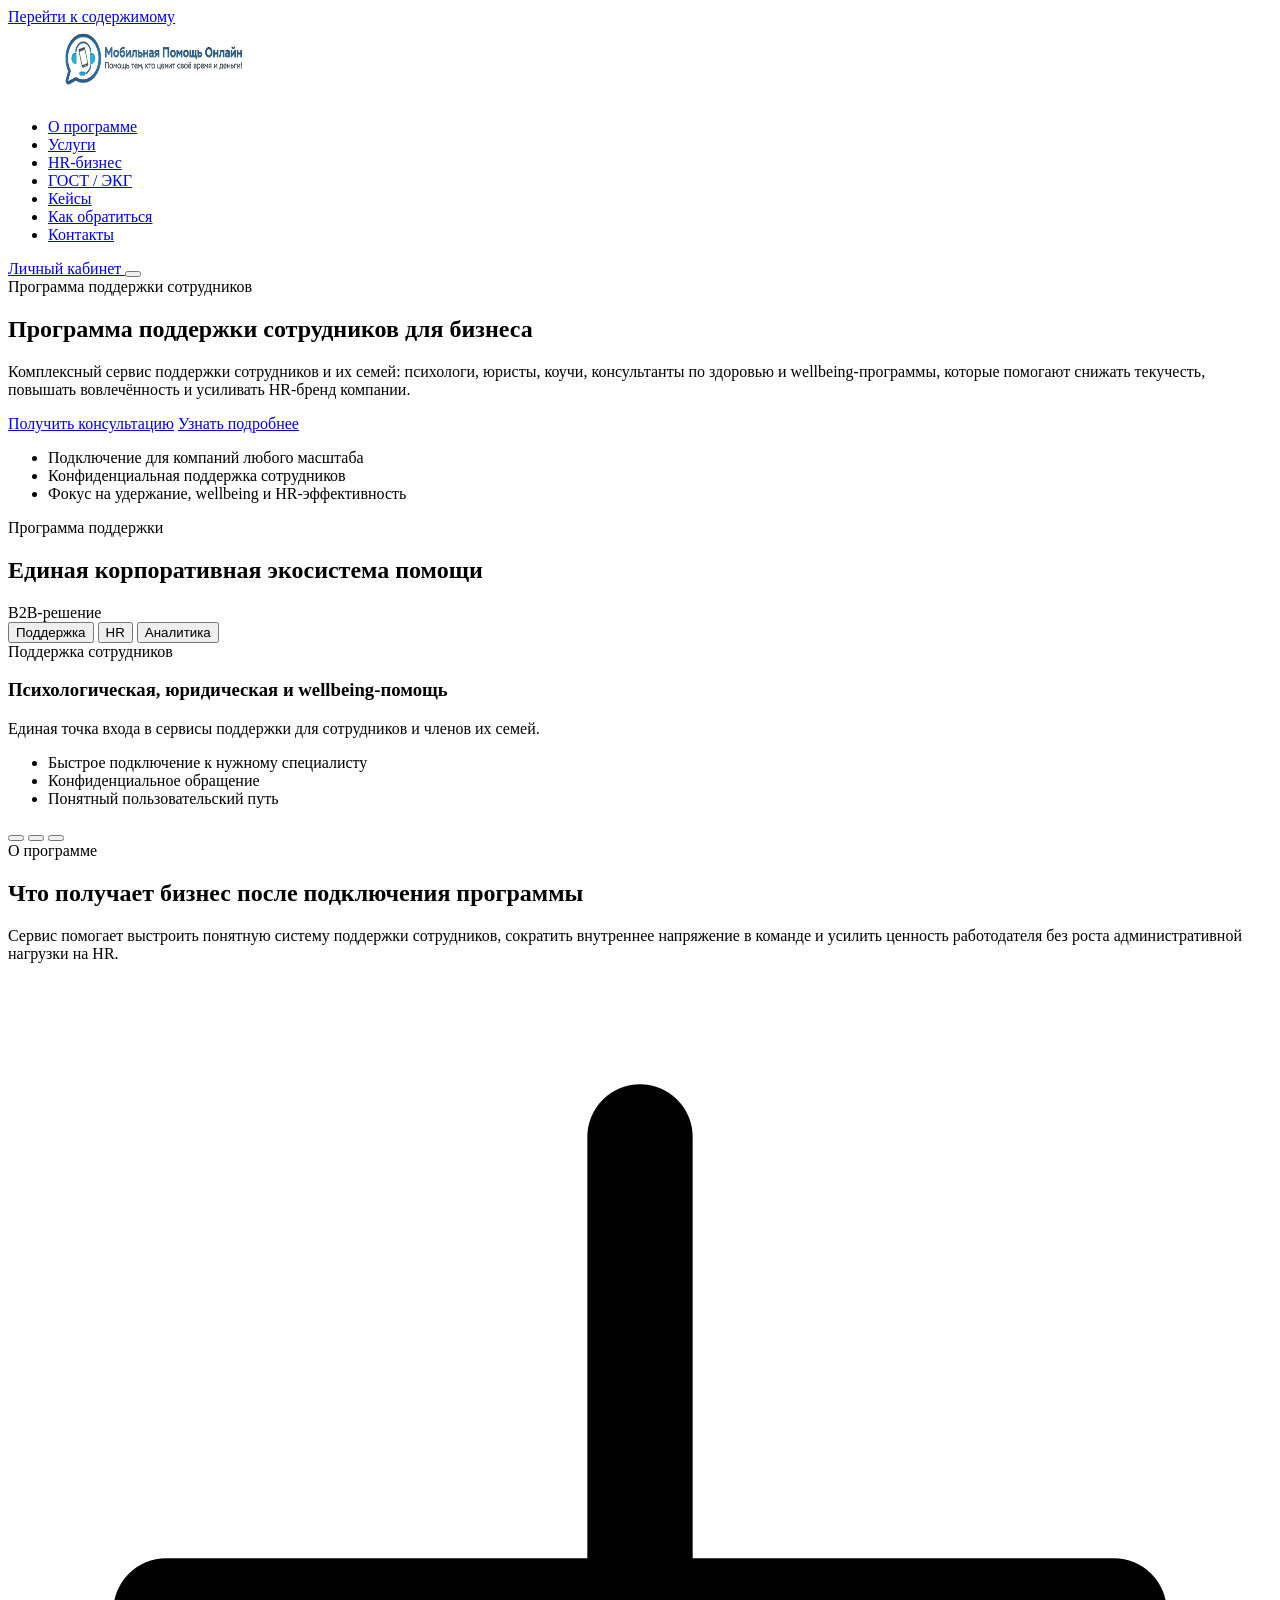
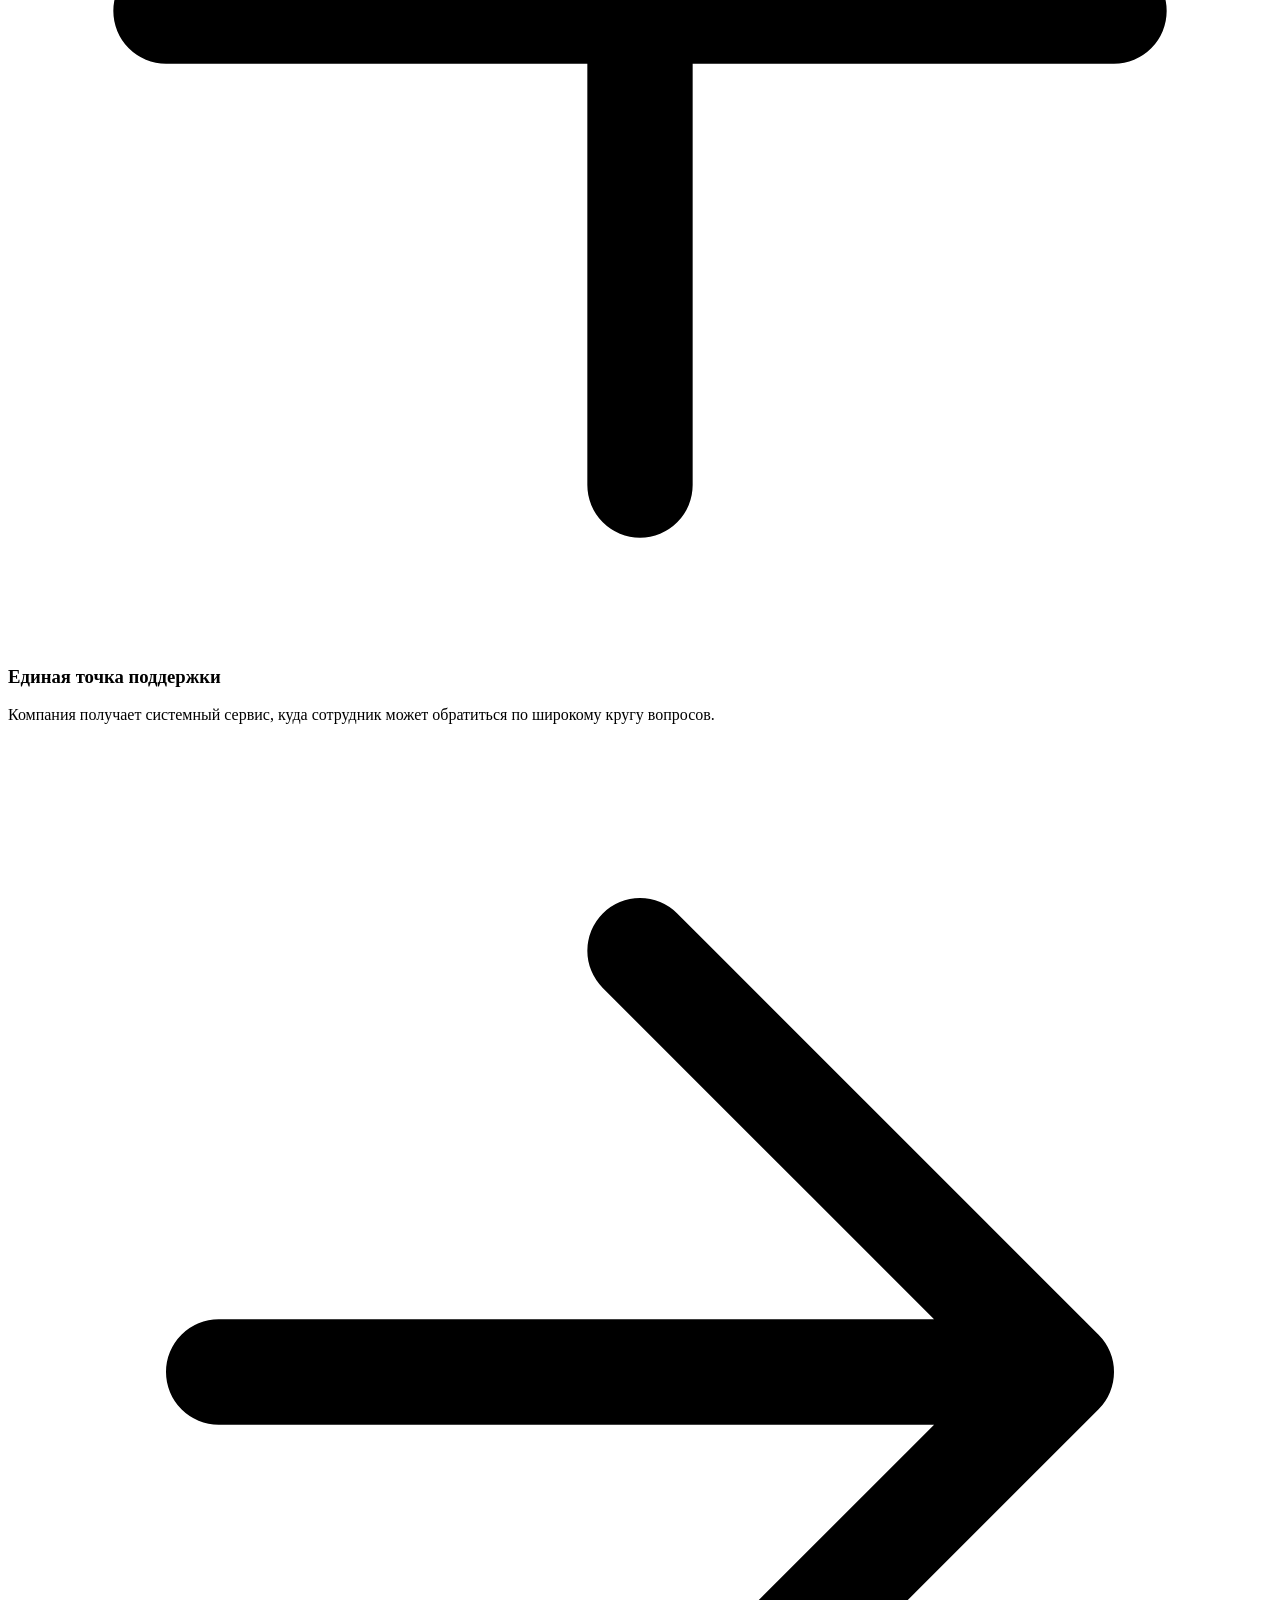
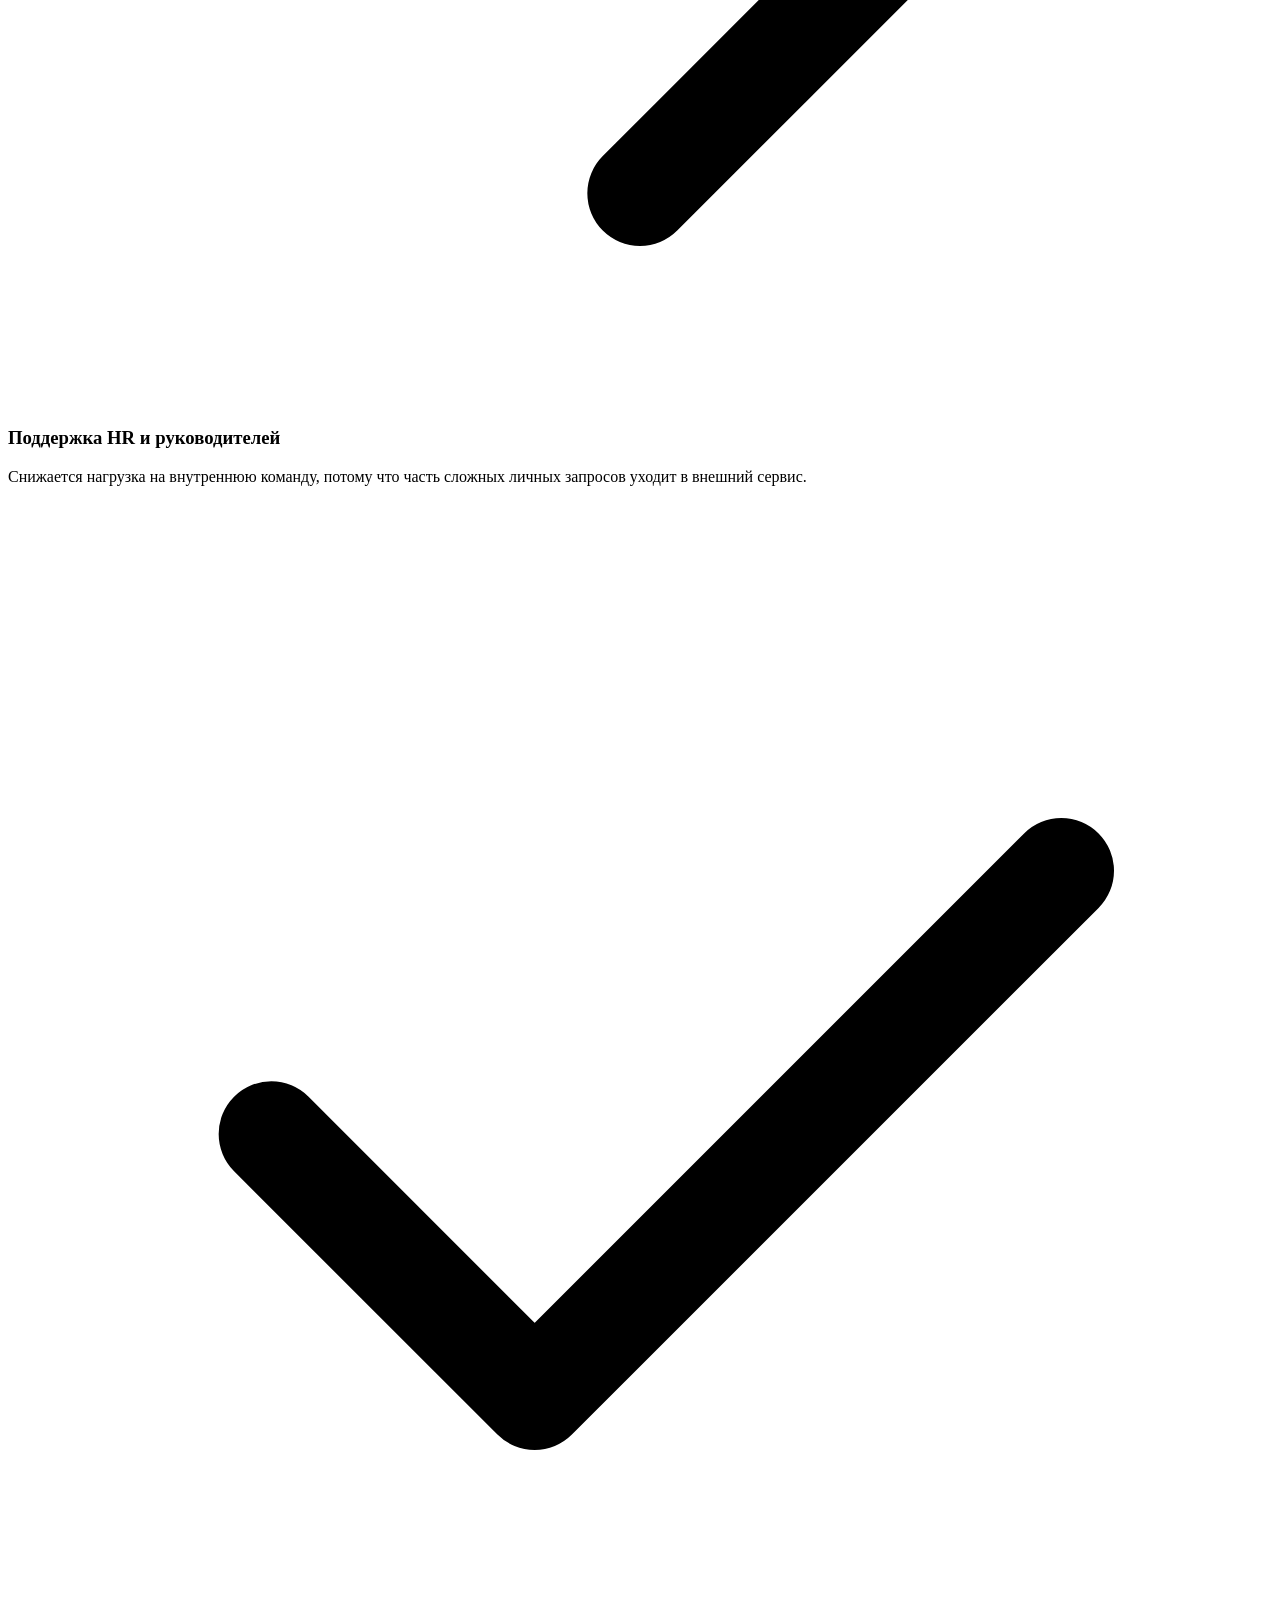
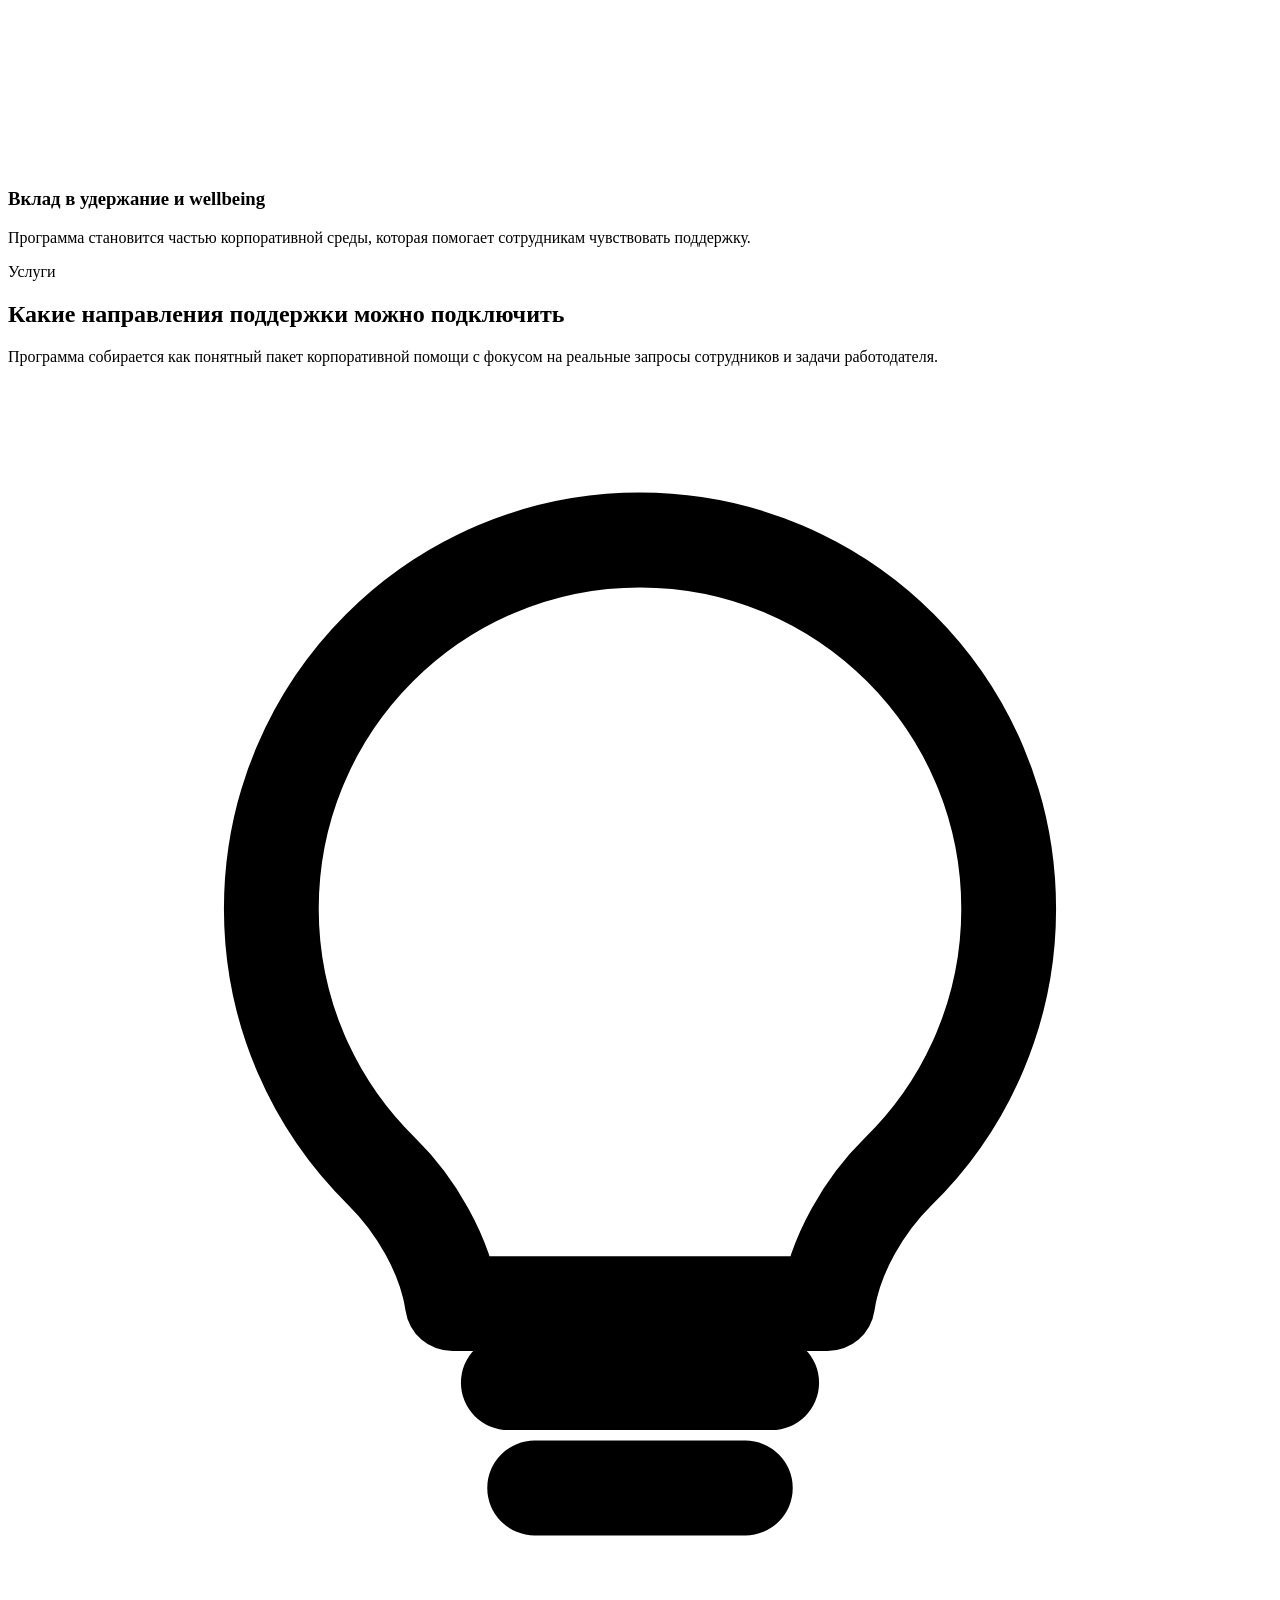
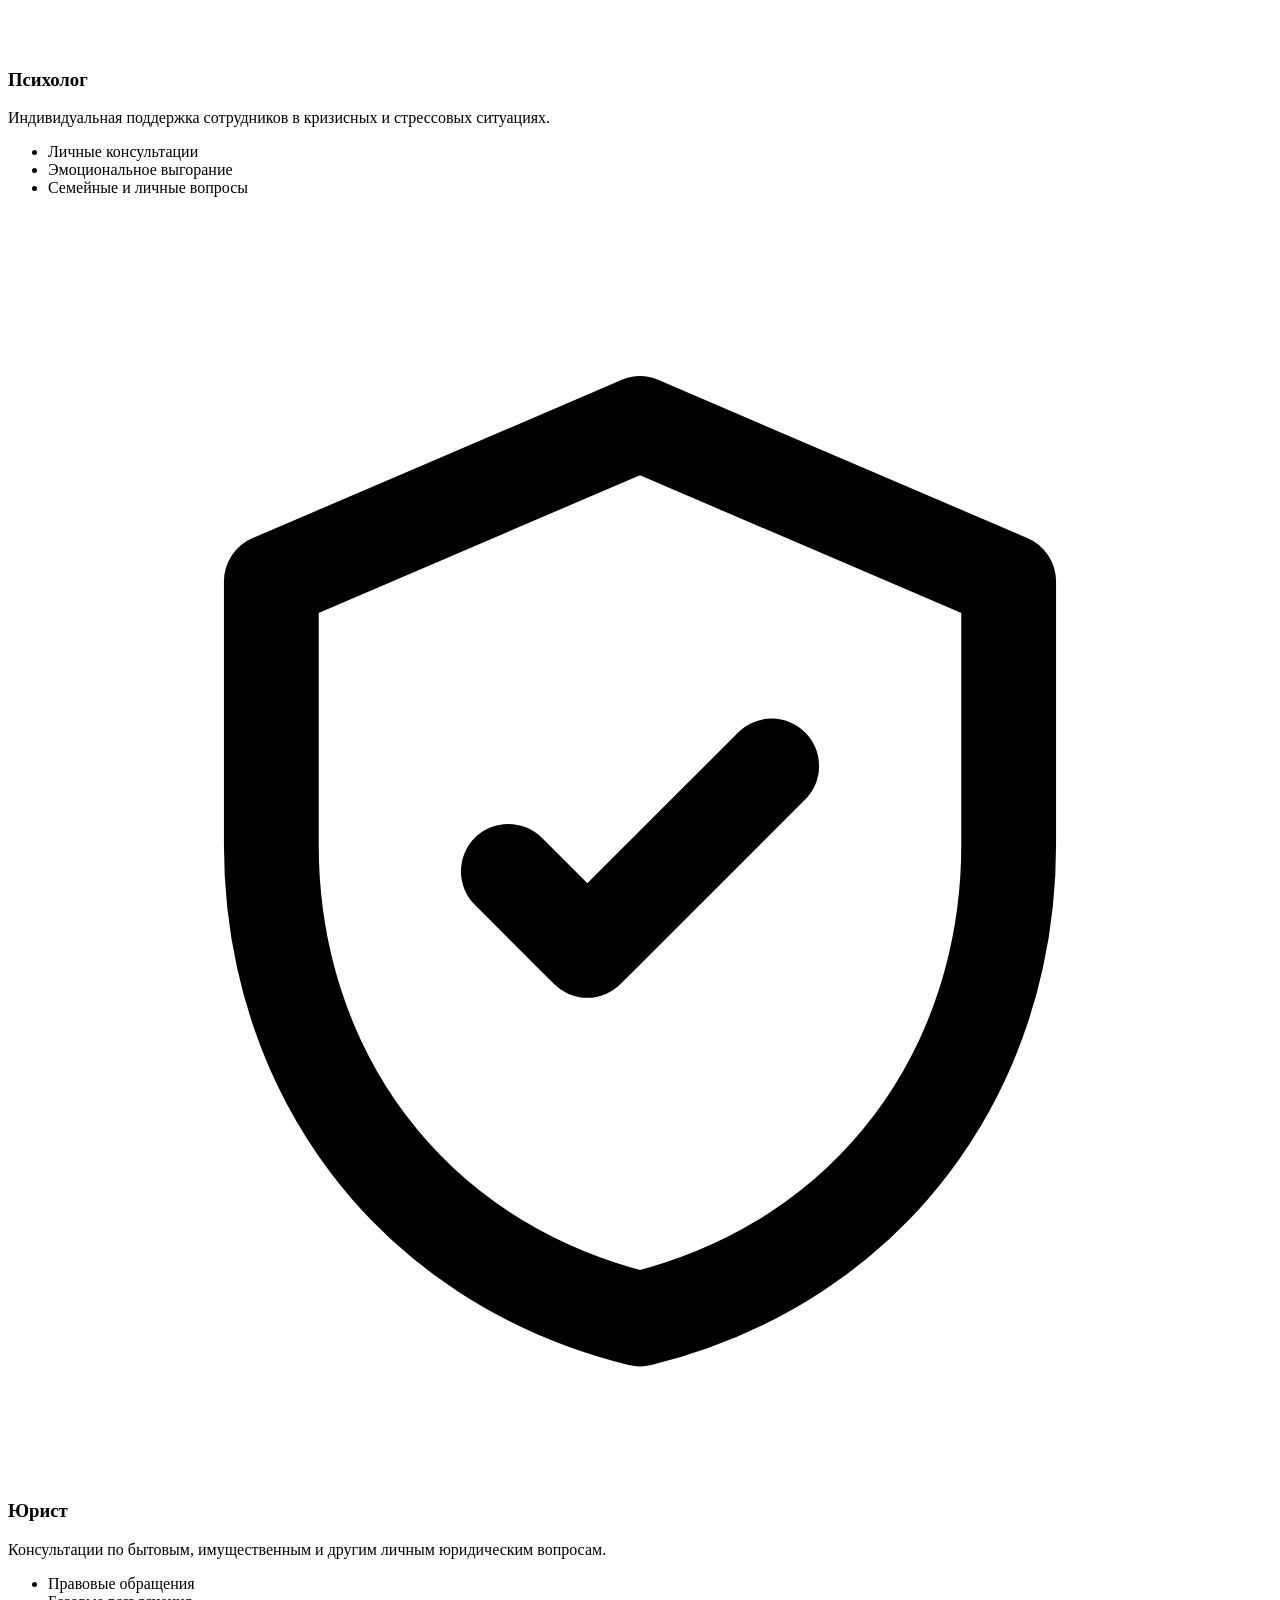
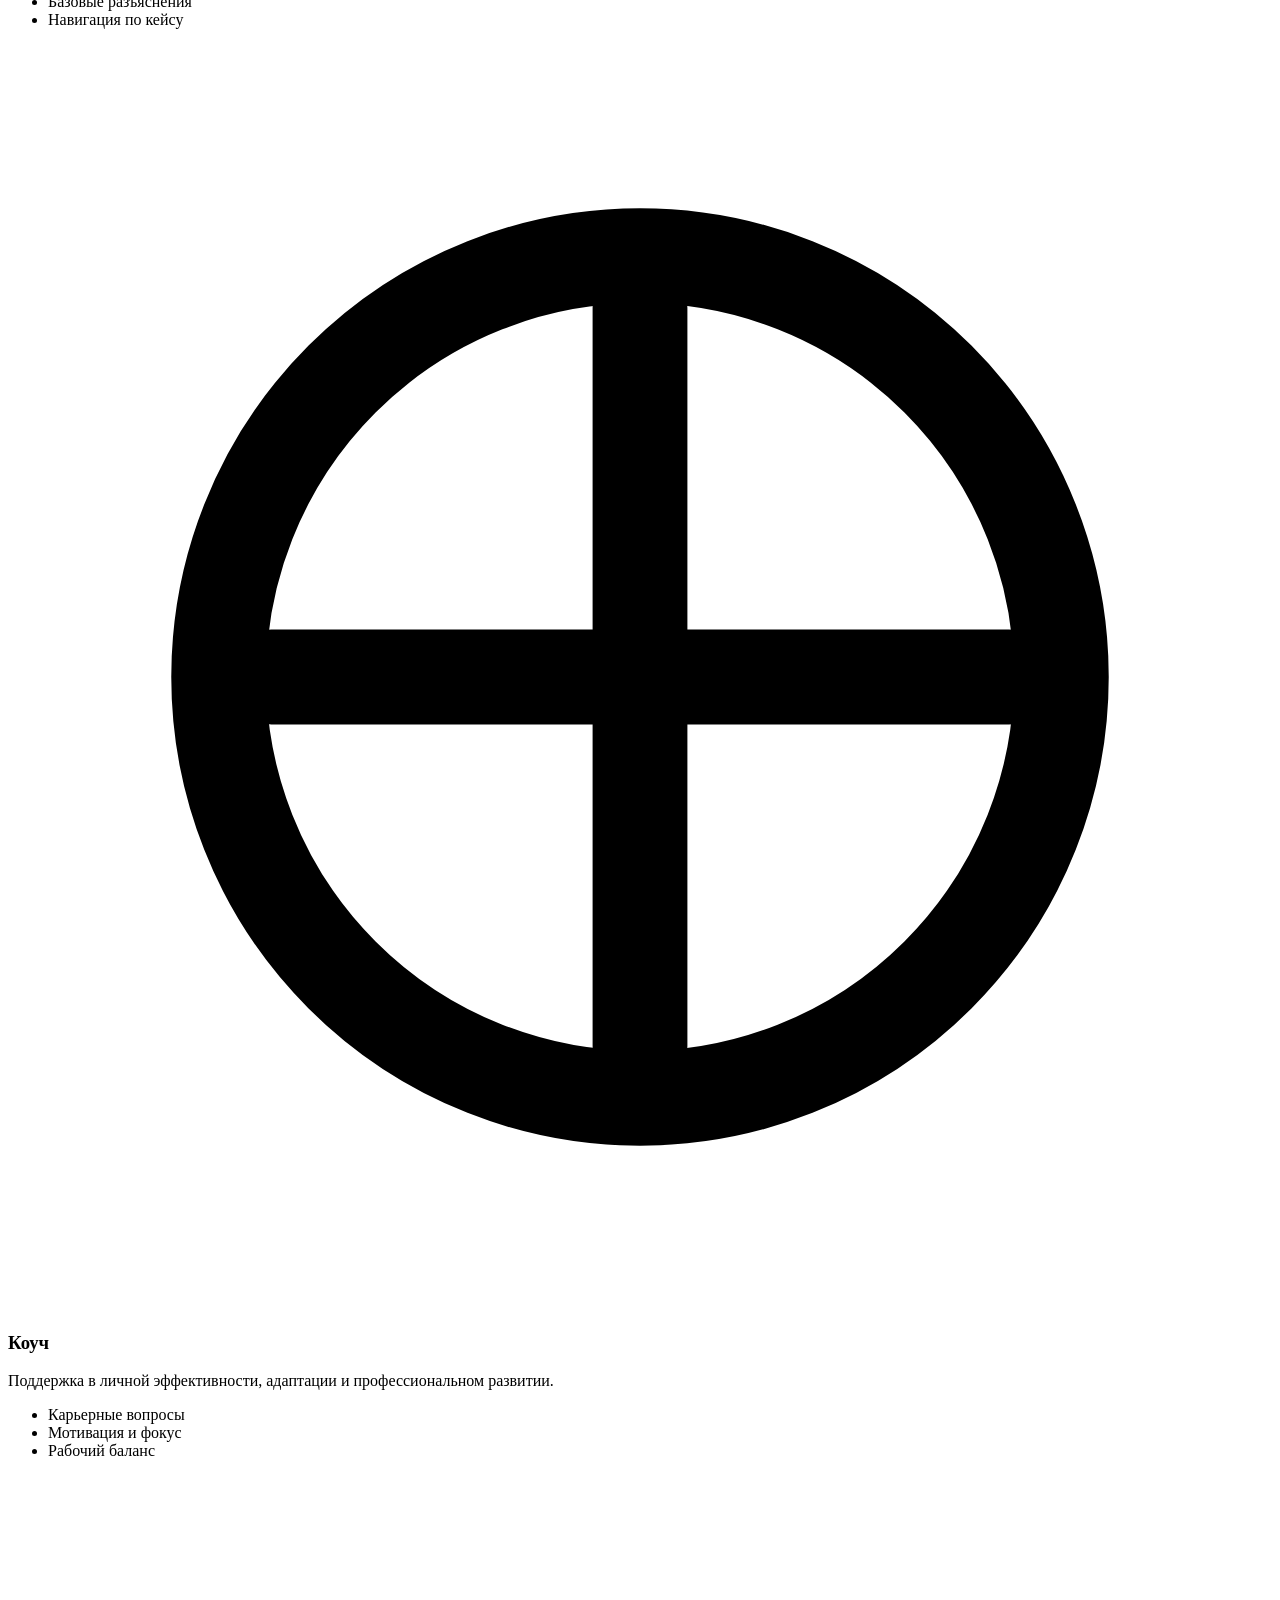
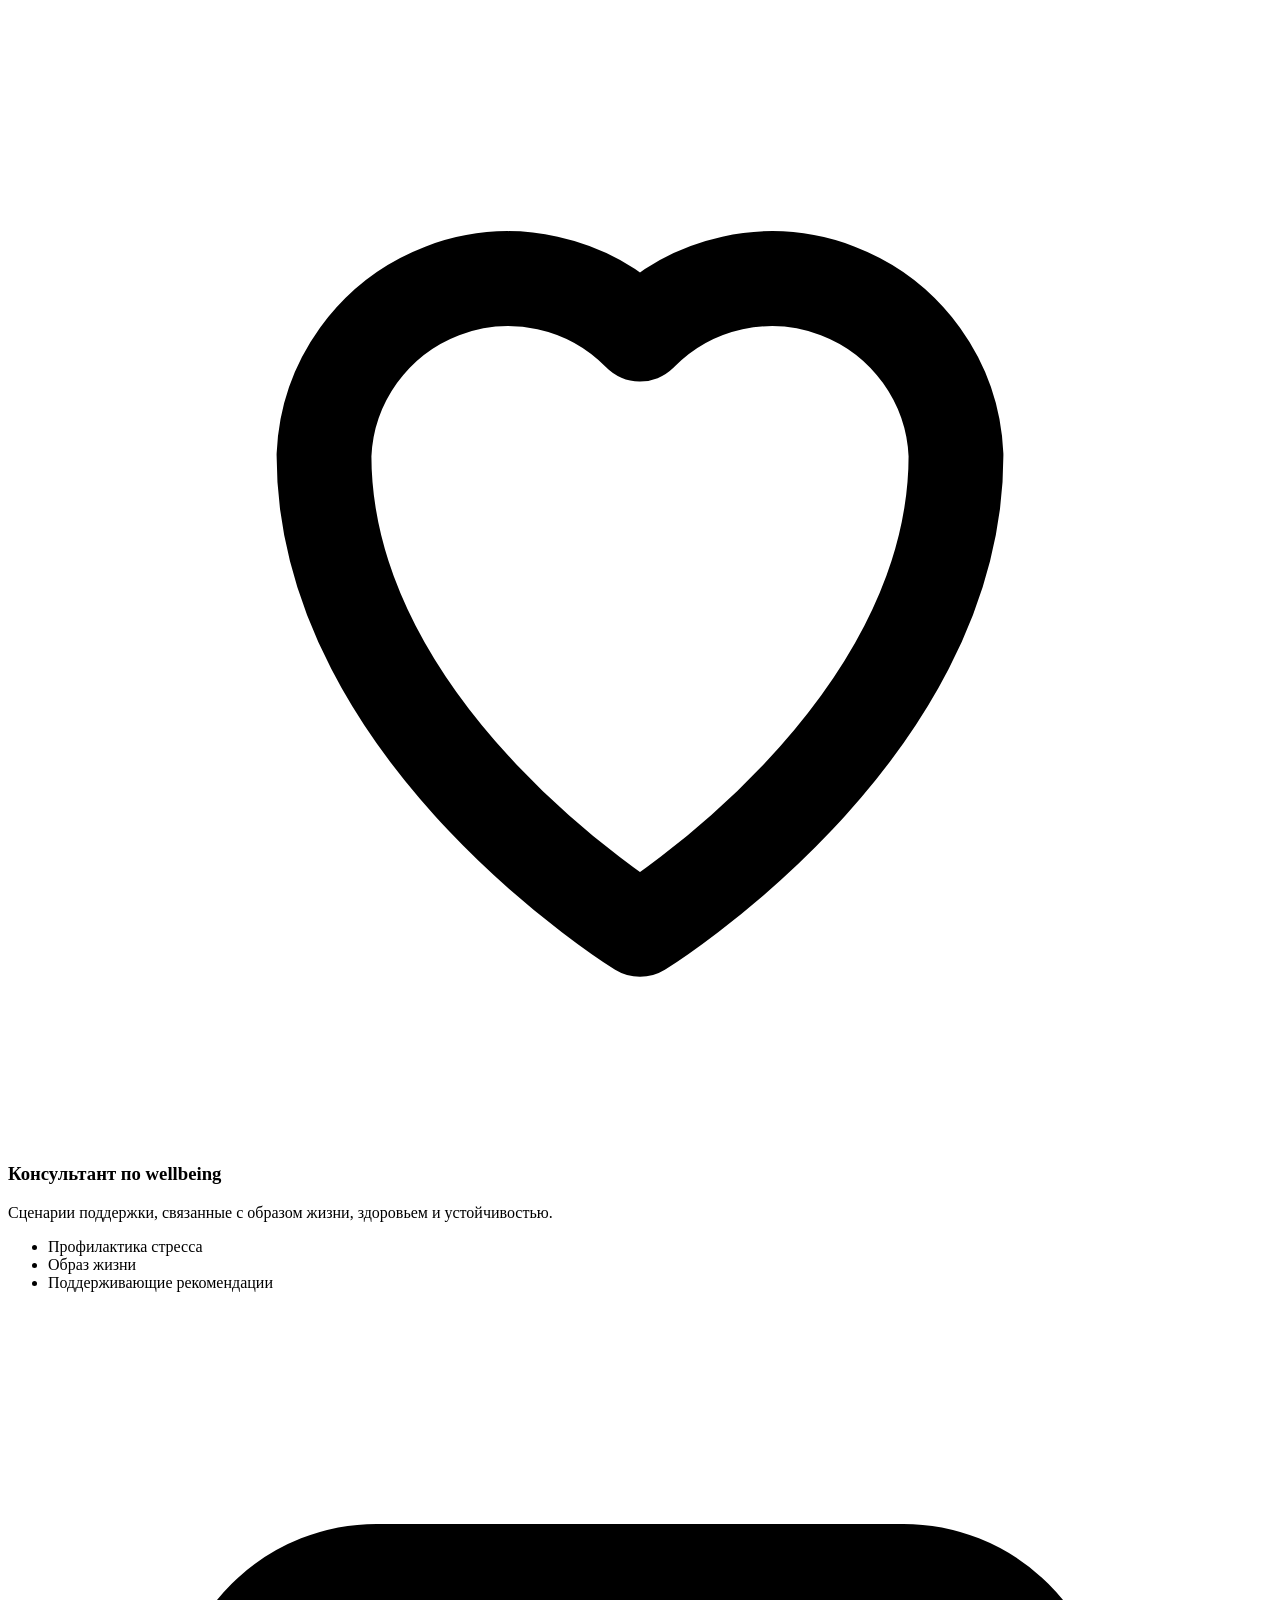
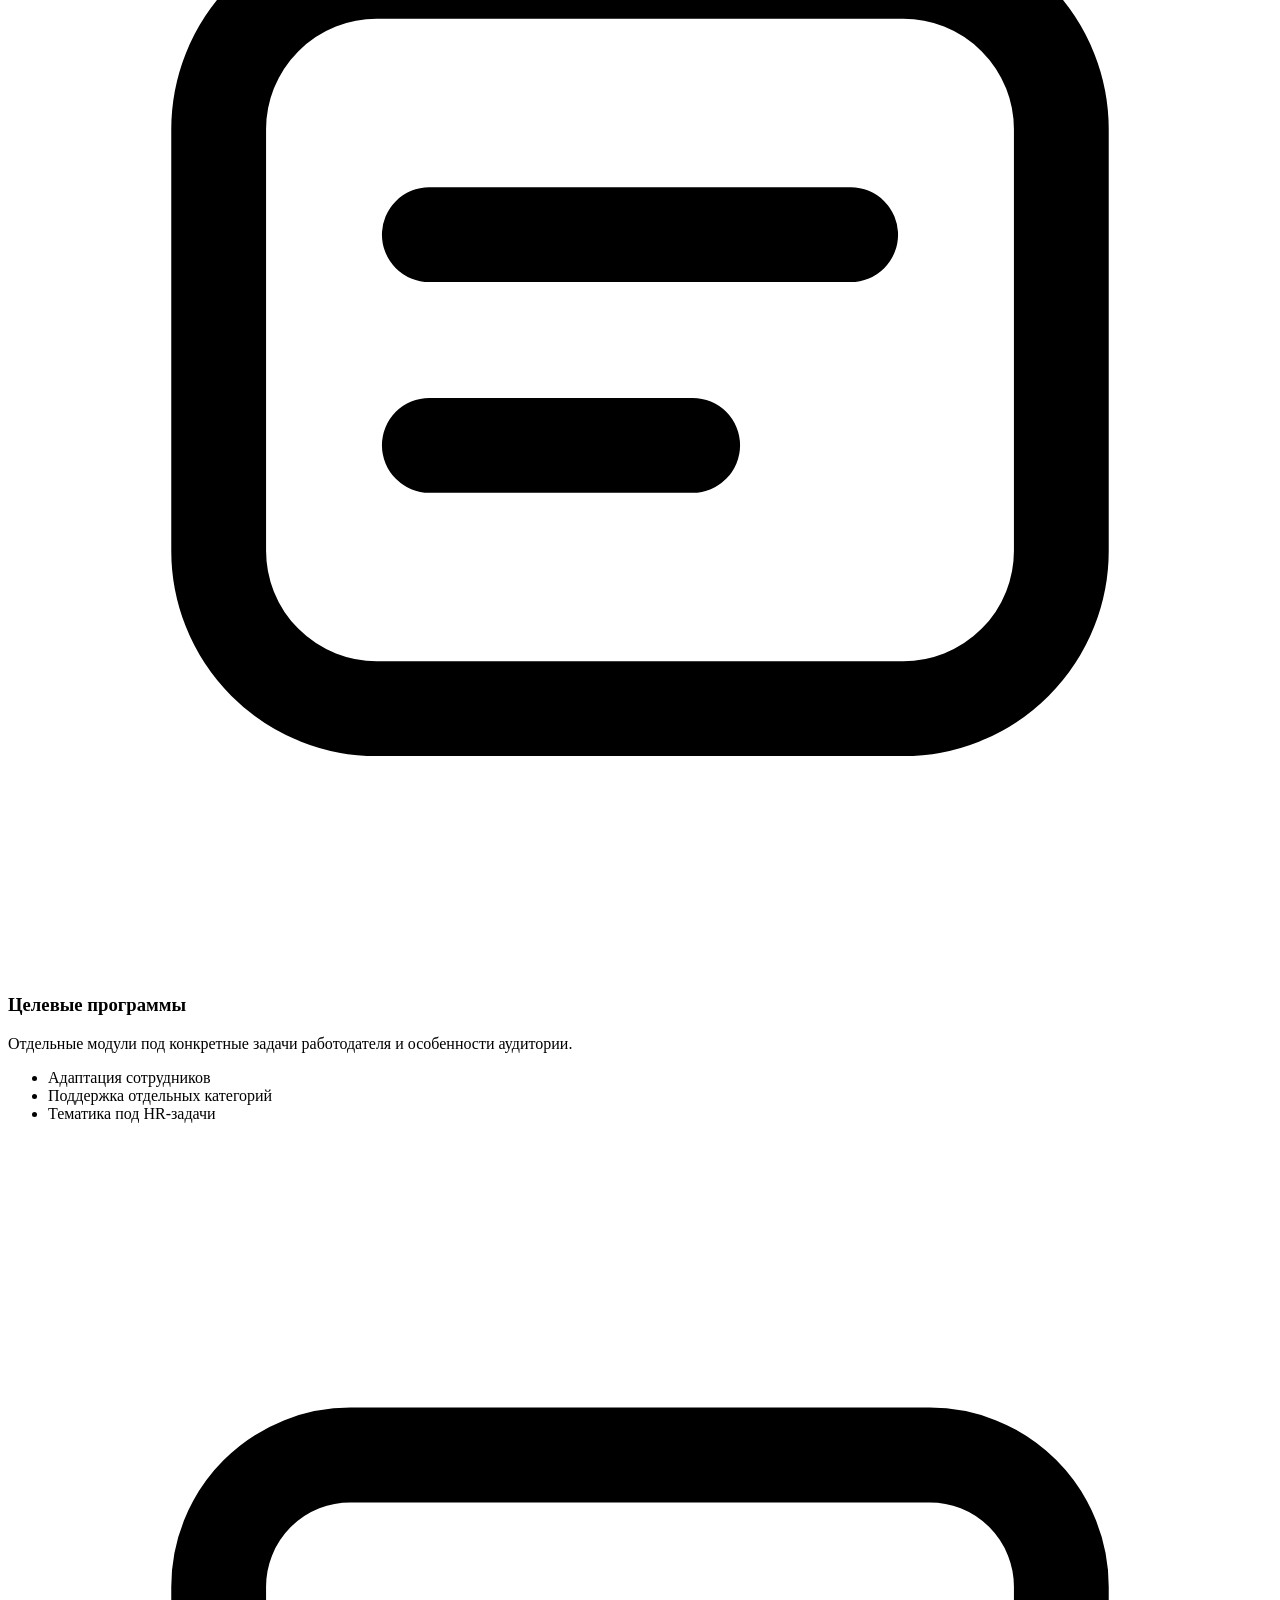
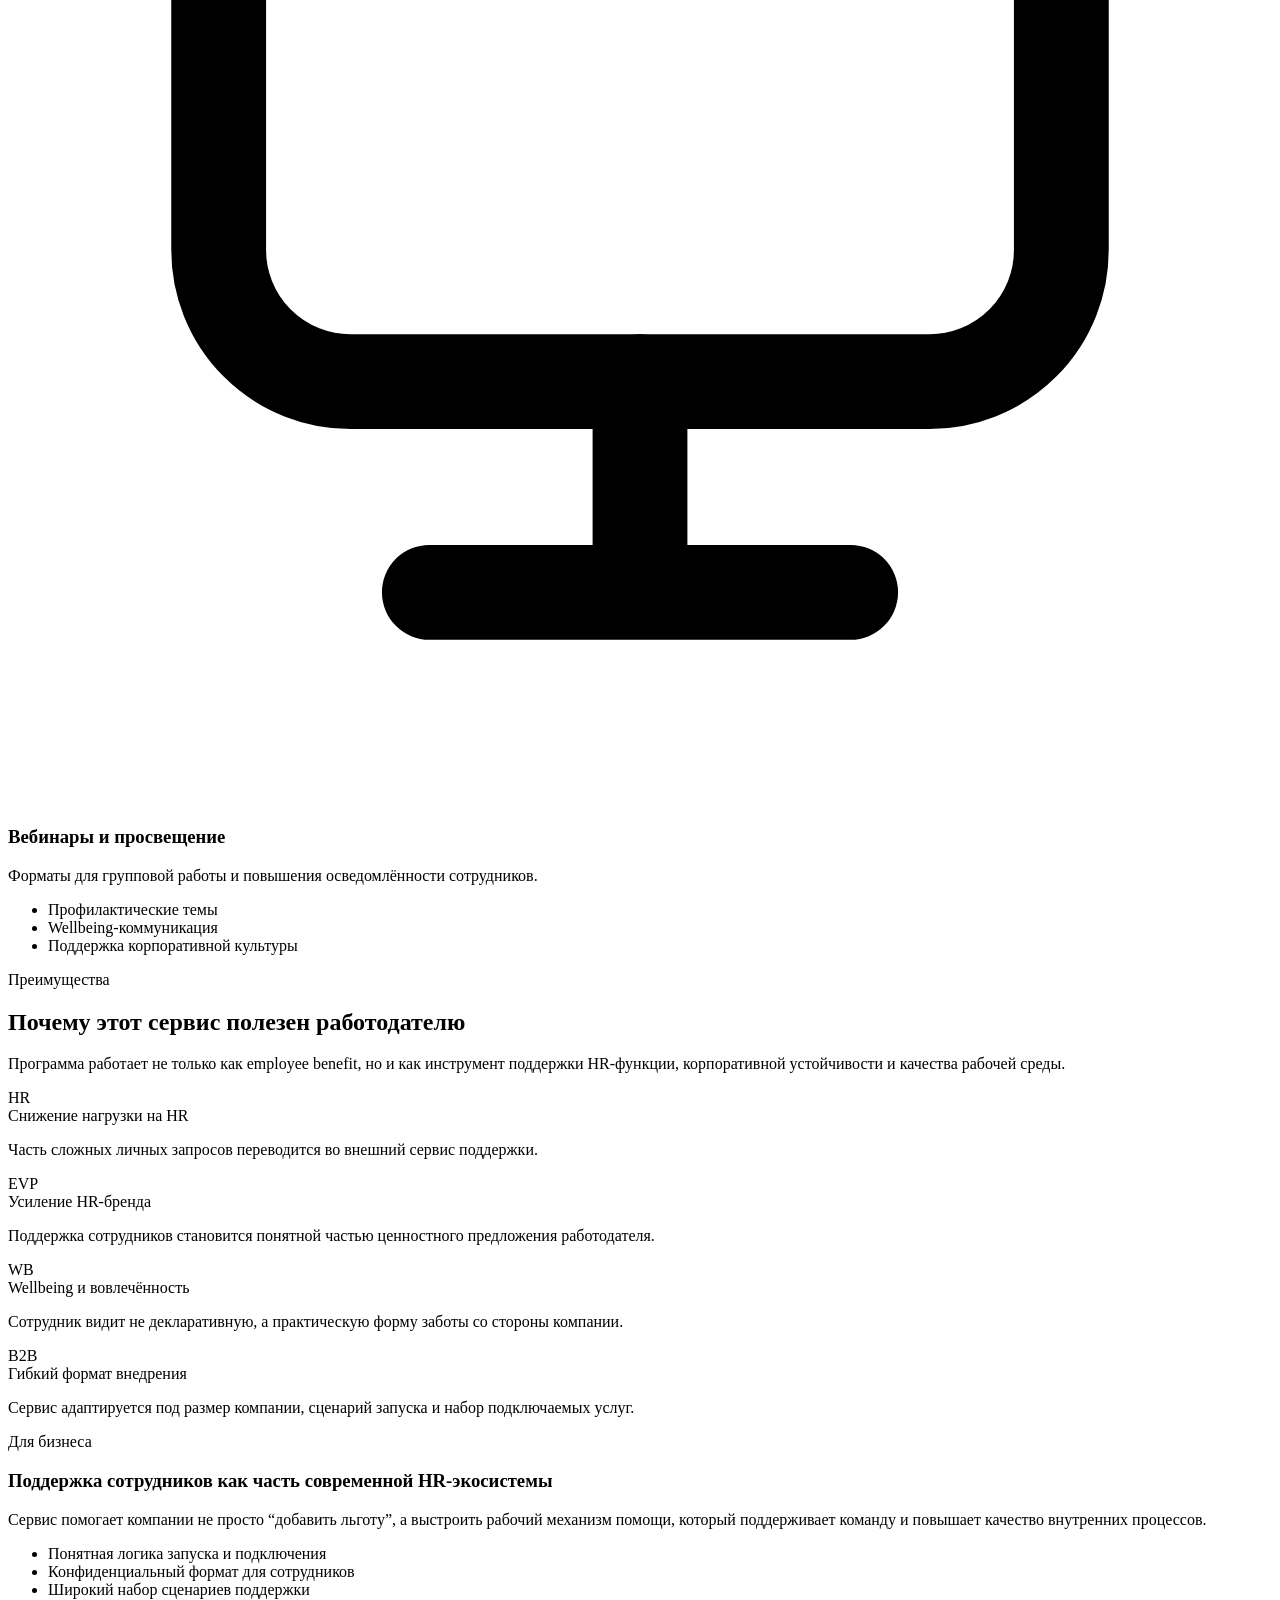
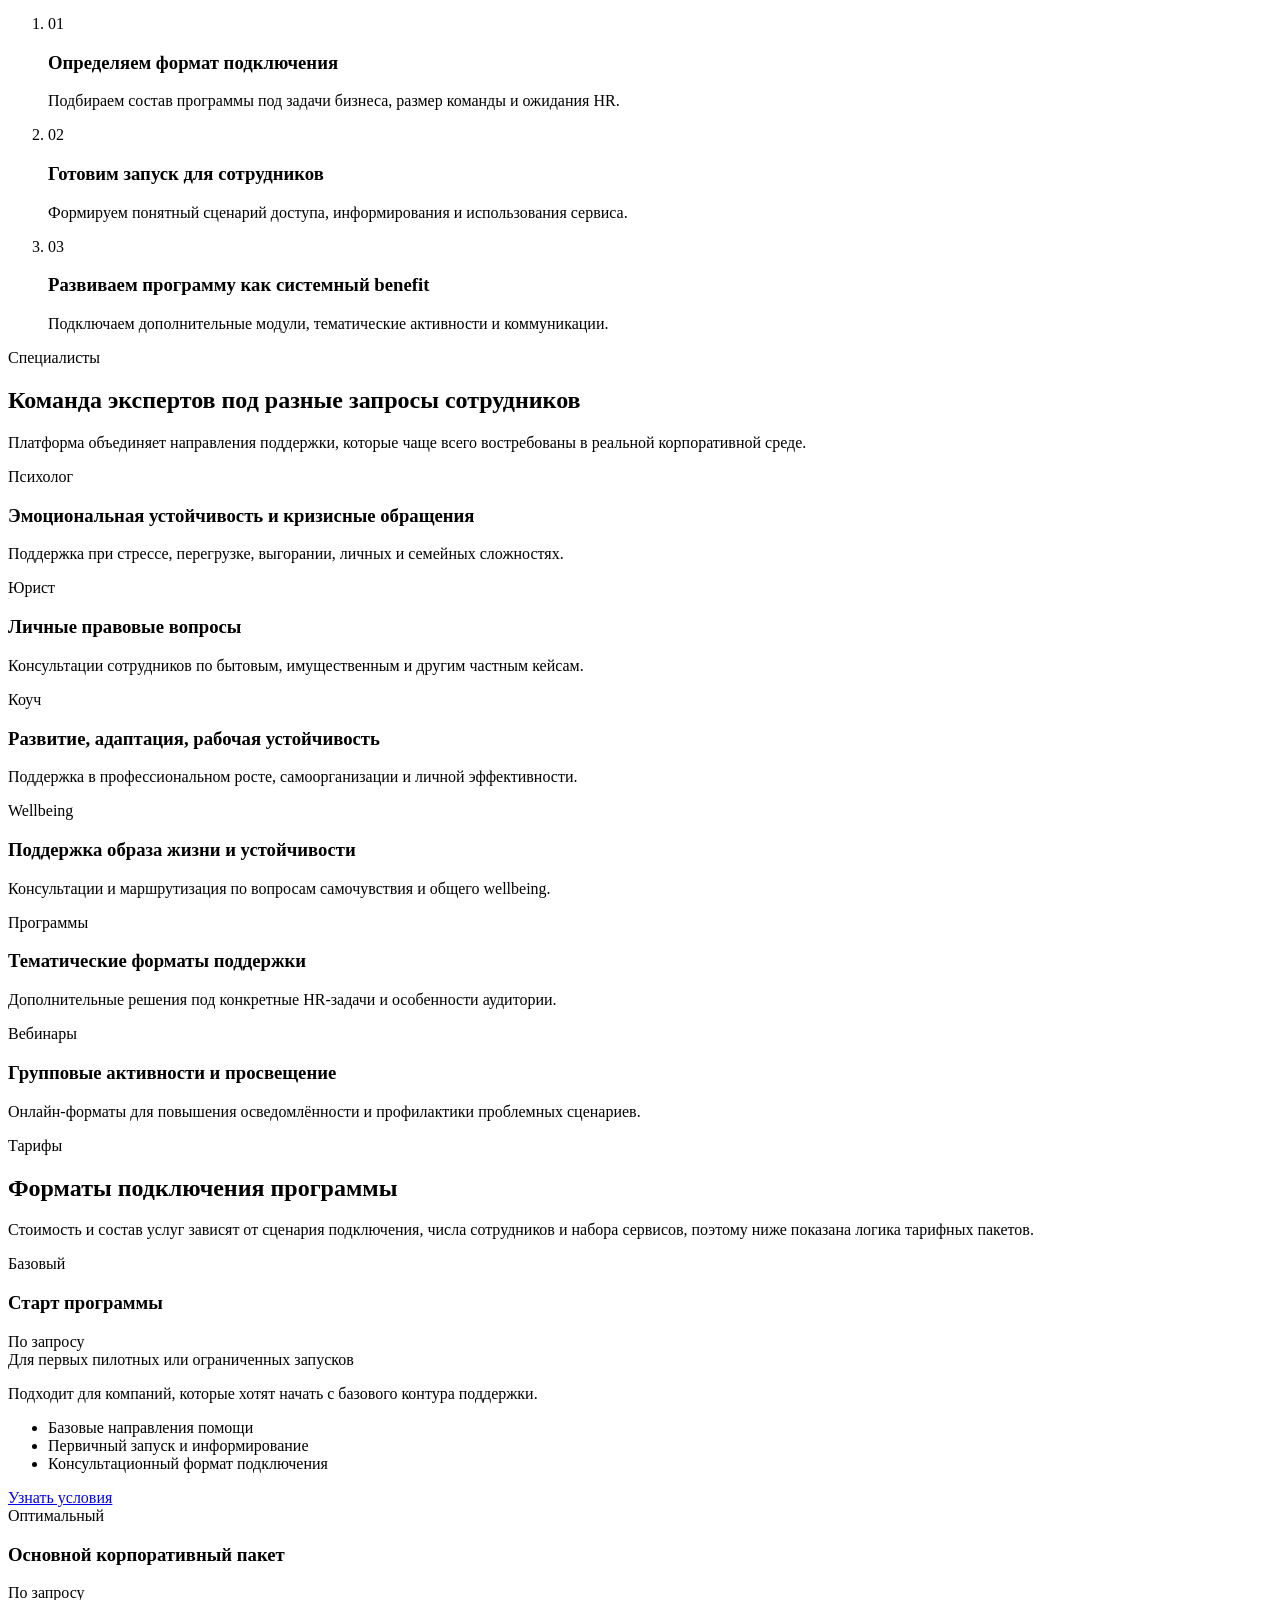
==== commit 92739db6: "Add files via upload" ====
--- a/index.html
+++ b/index.html
@@ -64,13 +64,13 @@
         aria-label="Основная навигация"
       >
         <ul class="site-nav__list">
-          <li><a class="site-nav__link is-active" href="#about-program">О программе</a></li>
-          <li><a class="site-nav__link" href="#solutions">Услуги</a></li>
-          <li><a class="site-nav__link" href="#benefits">Преимущества</a></li>
-          <li><a class="site-nav__link" href="#experts">Специалисты</a></li>
-          <li><a class="site-nav__link" href="#pricing">Тарифы</a></li>
-          <li><a class="site-nav__link" href="#faq">FAQ</a></li>
-          <li><a class="site-nav__link" href="#contacts">Контакты</a></li>
+          <li><a class="site-nav__link" href="./about.html">О программе</a></li>
+          <li><a class="site-nav__link" href="./solutions.html">Услуги</a></li>
+          <li><a class="site-nav__link" href="./hr-business.html">HR-бизнес</a></li>
+          <li><a class="site-nav__link" href="./gost-ekg.html">ГОСТ / ЭКГ</a></li>
+          <li><a class="site-nav__link" href="./cases.html">Кейсы</a></li>
+          <li><a class="site-nav__link" href="./road-help.html">Как обратиться</a></li>
+          <li><a class="site-nav__link" href="./contacts.html">Контакты</a></li>
         </ul>
       </nav>
 
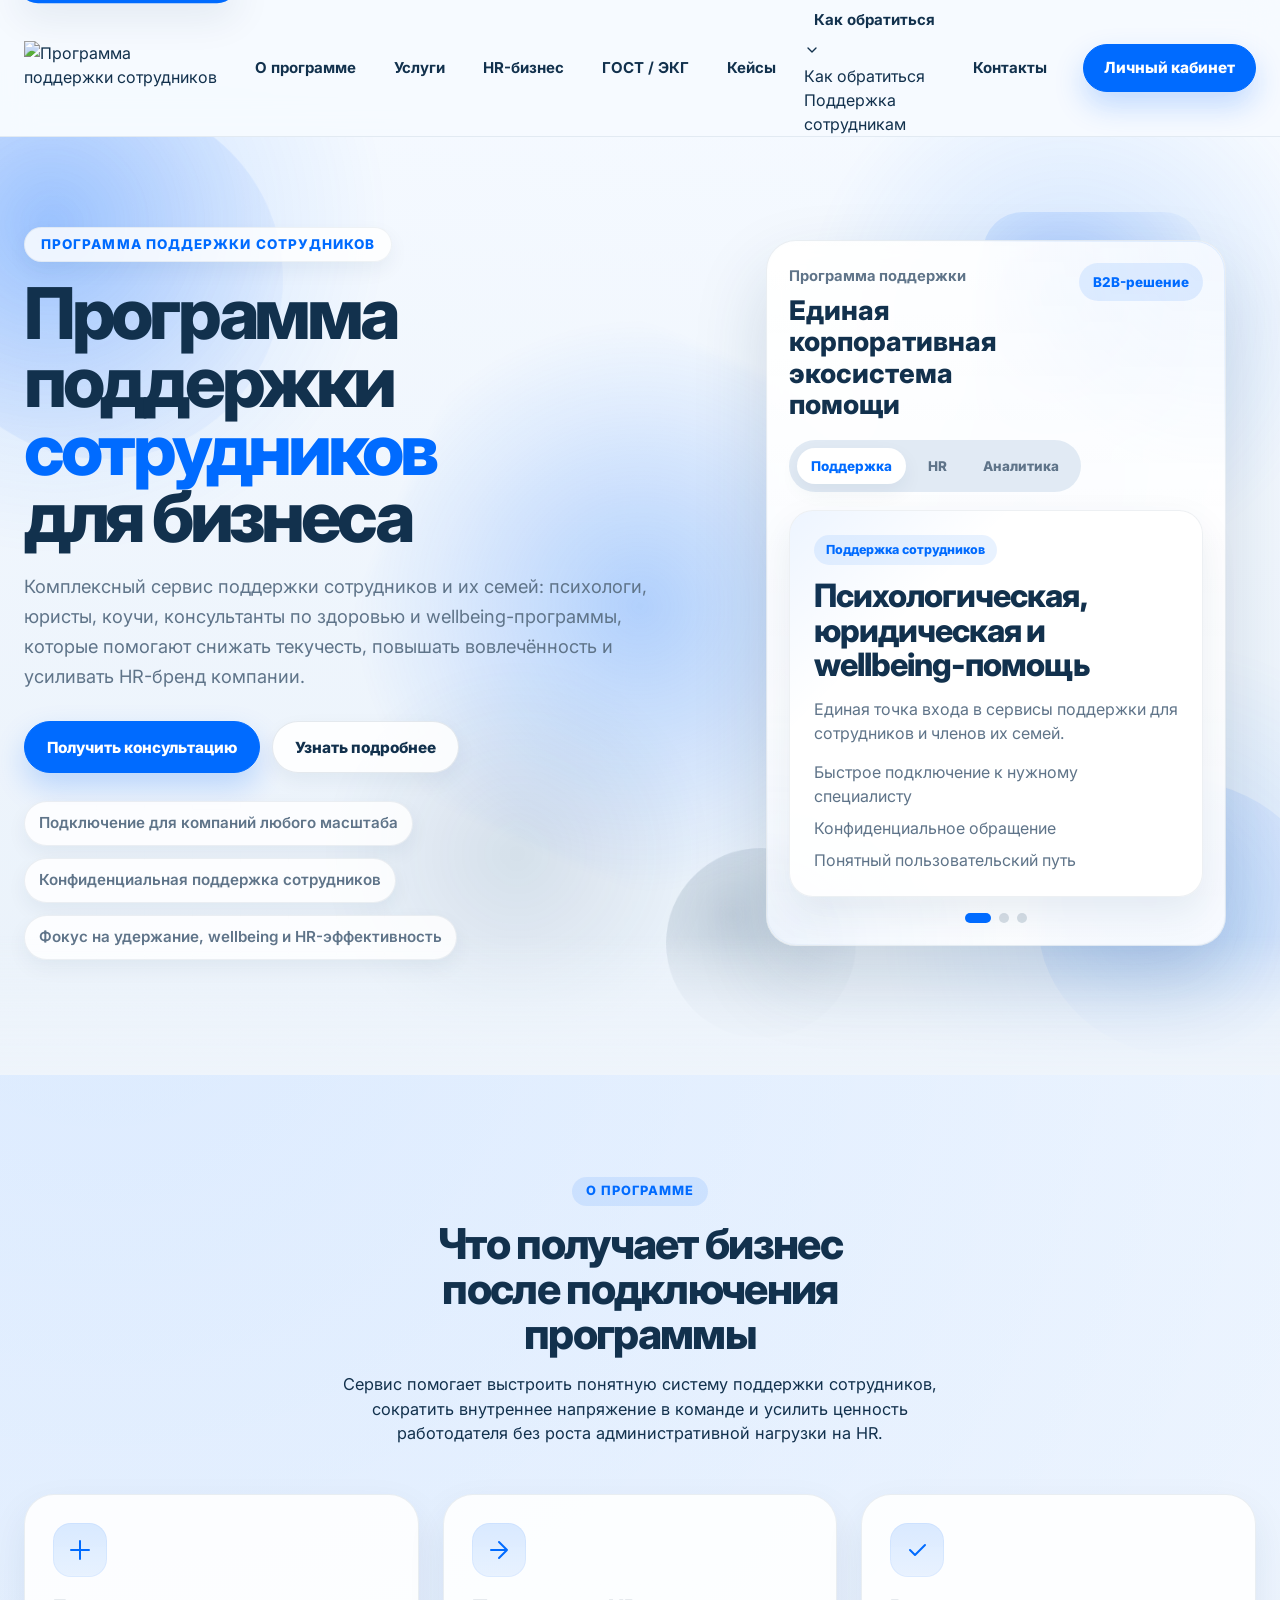
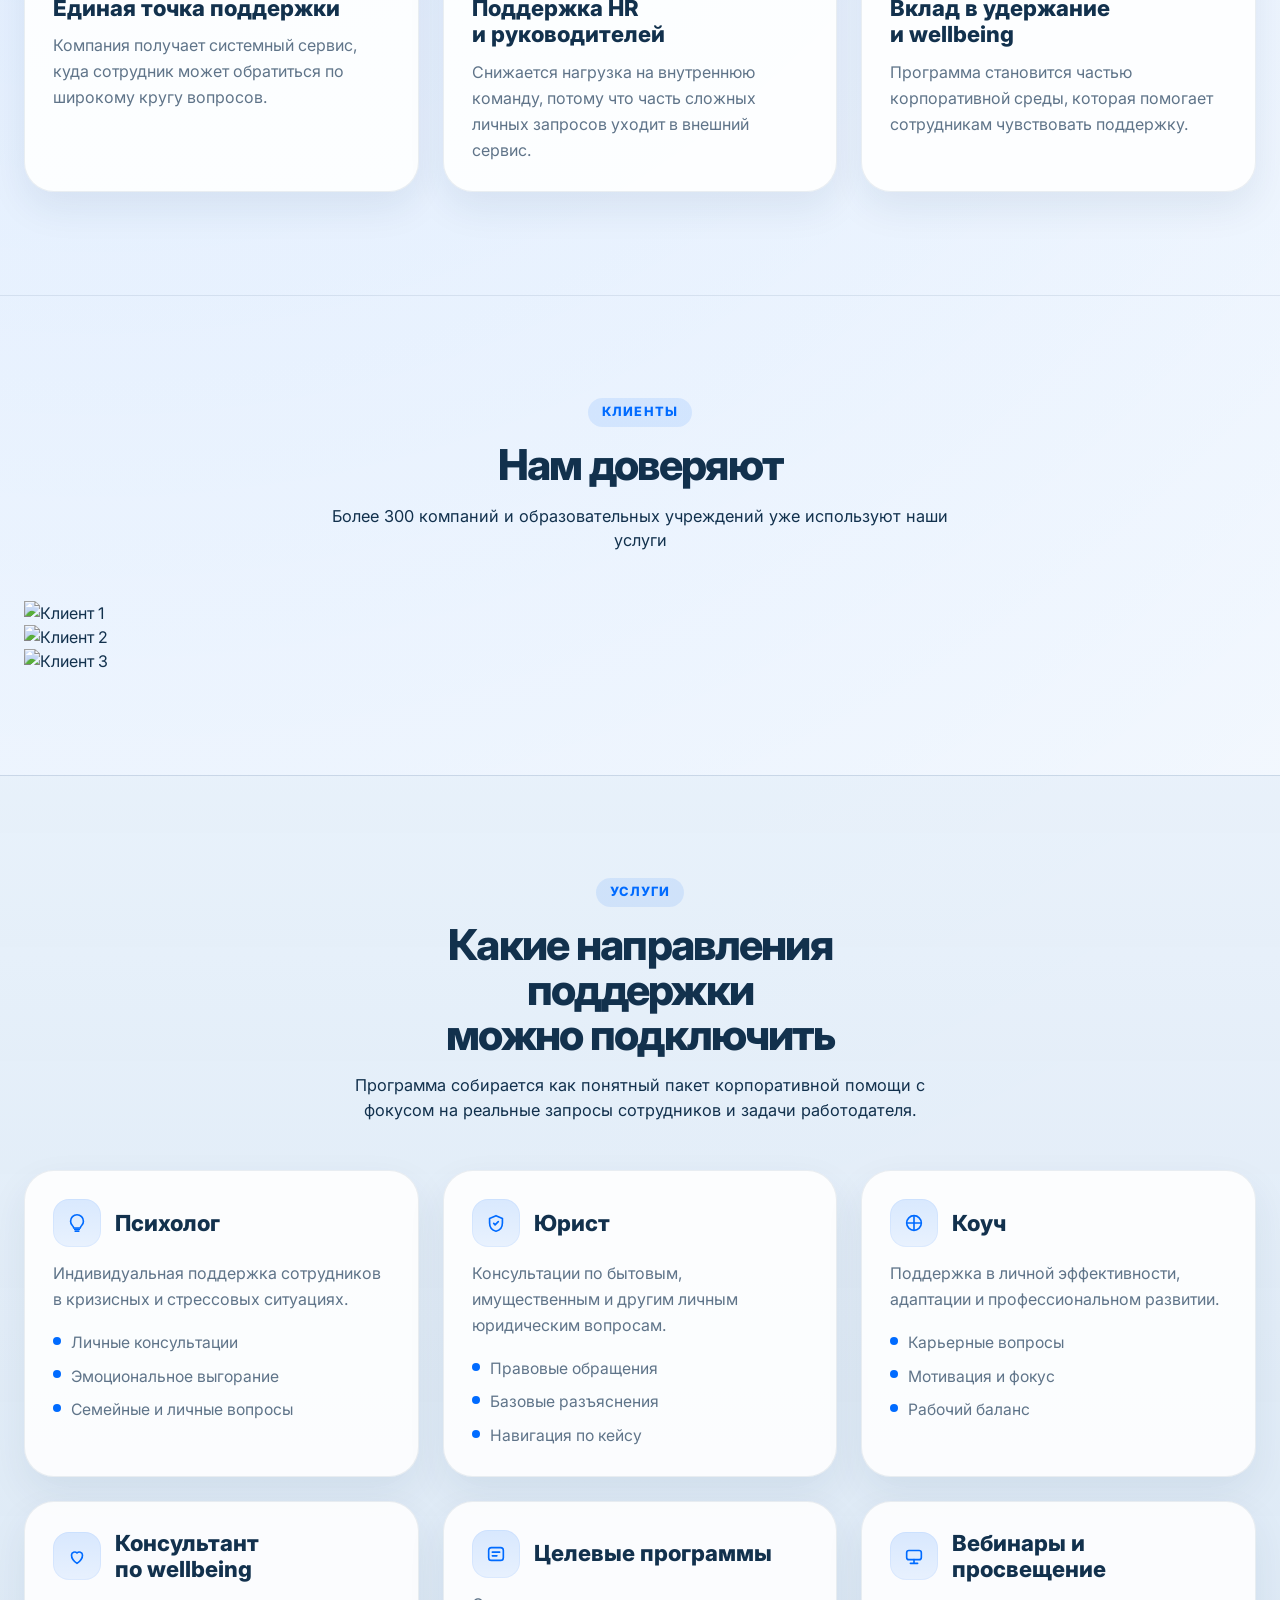
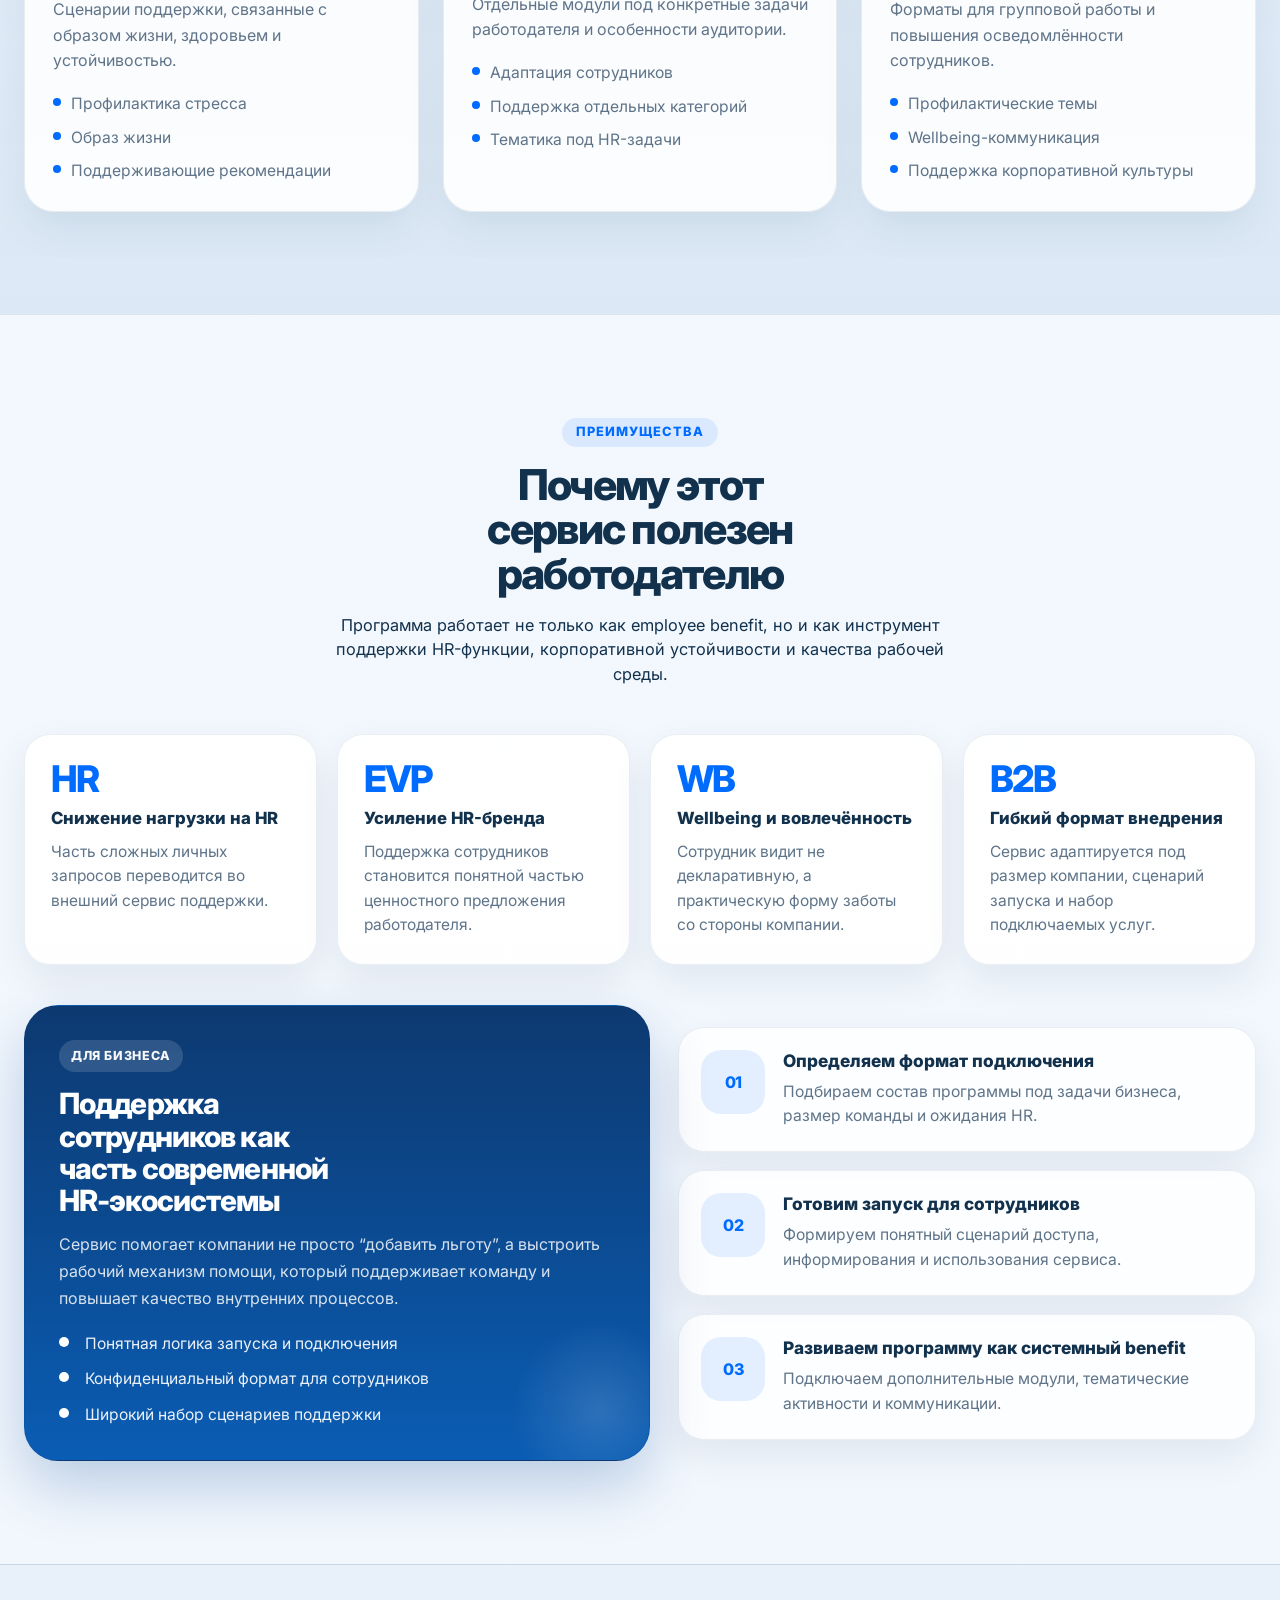
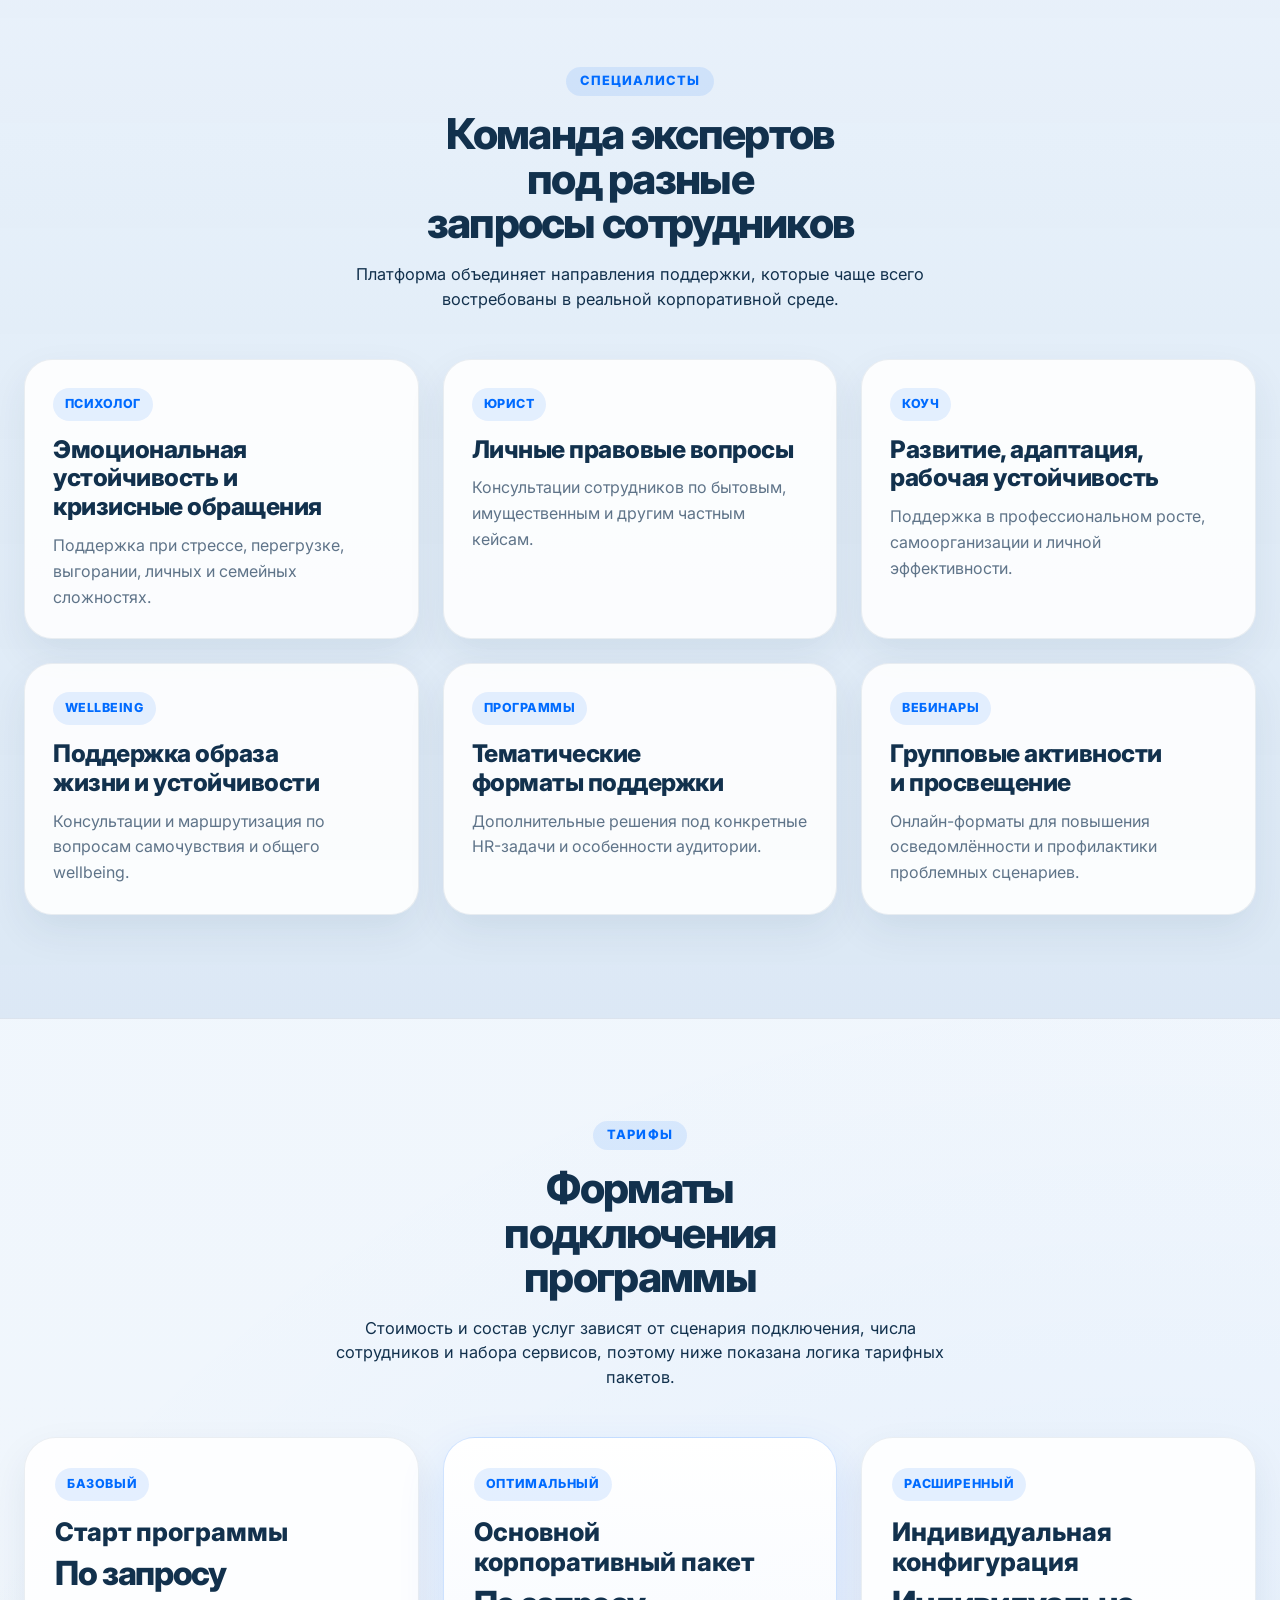
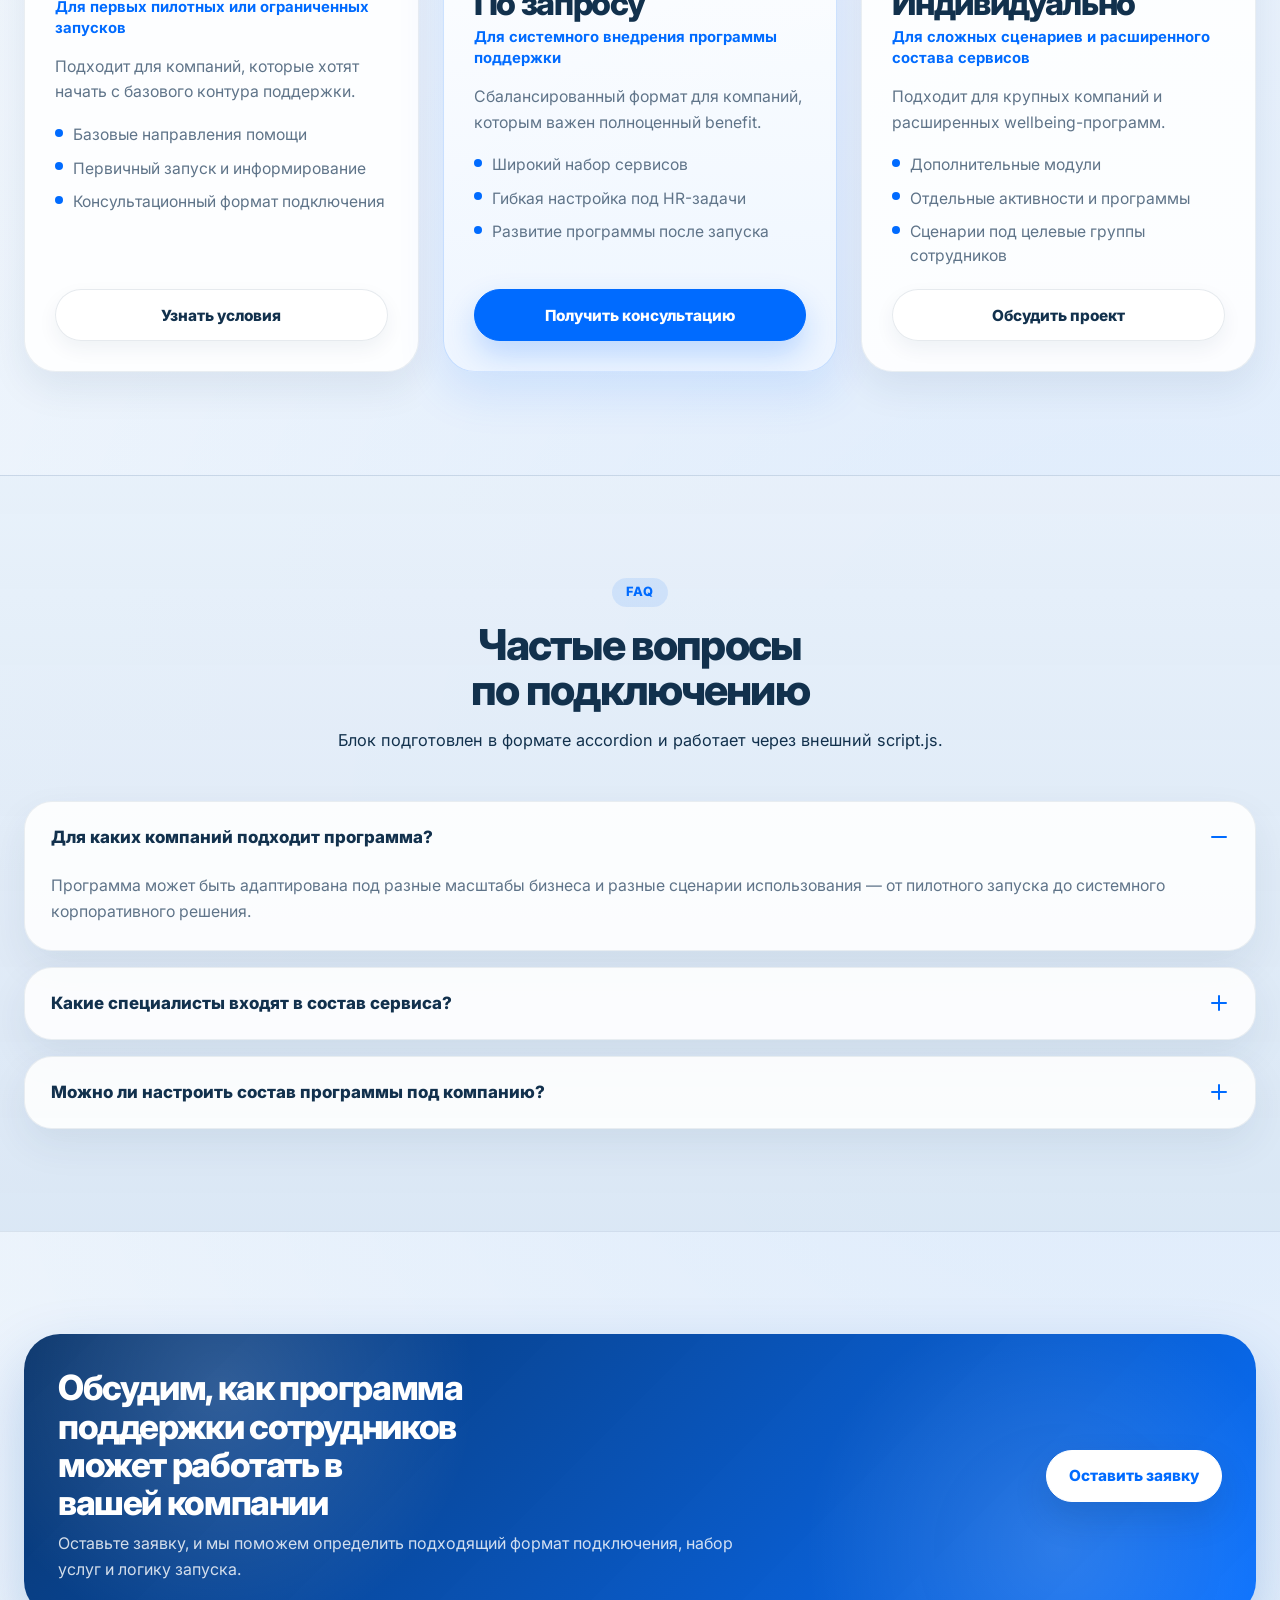
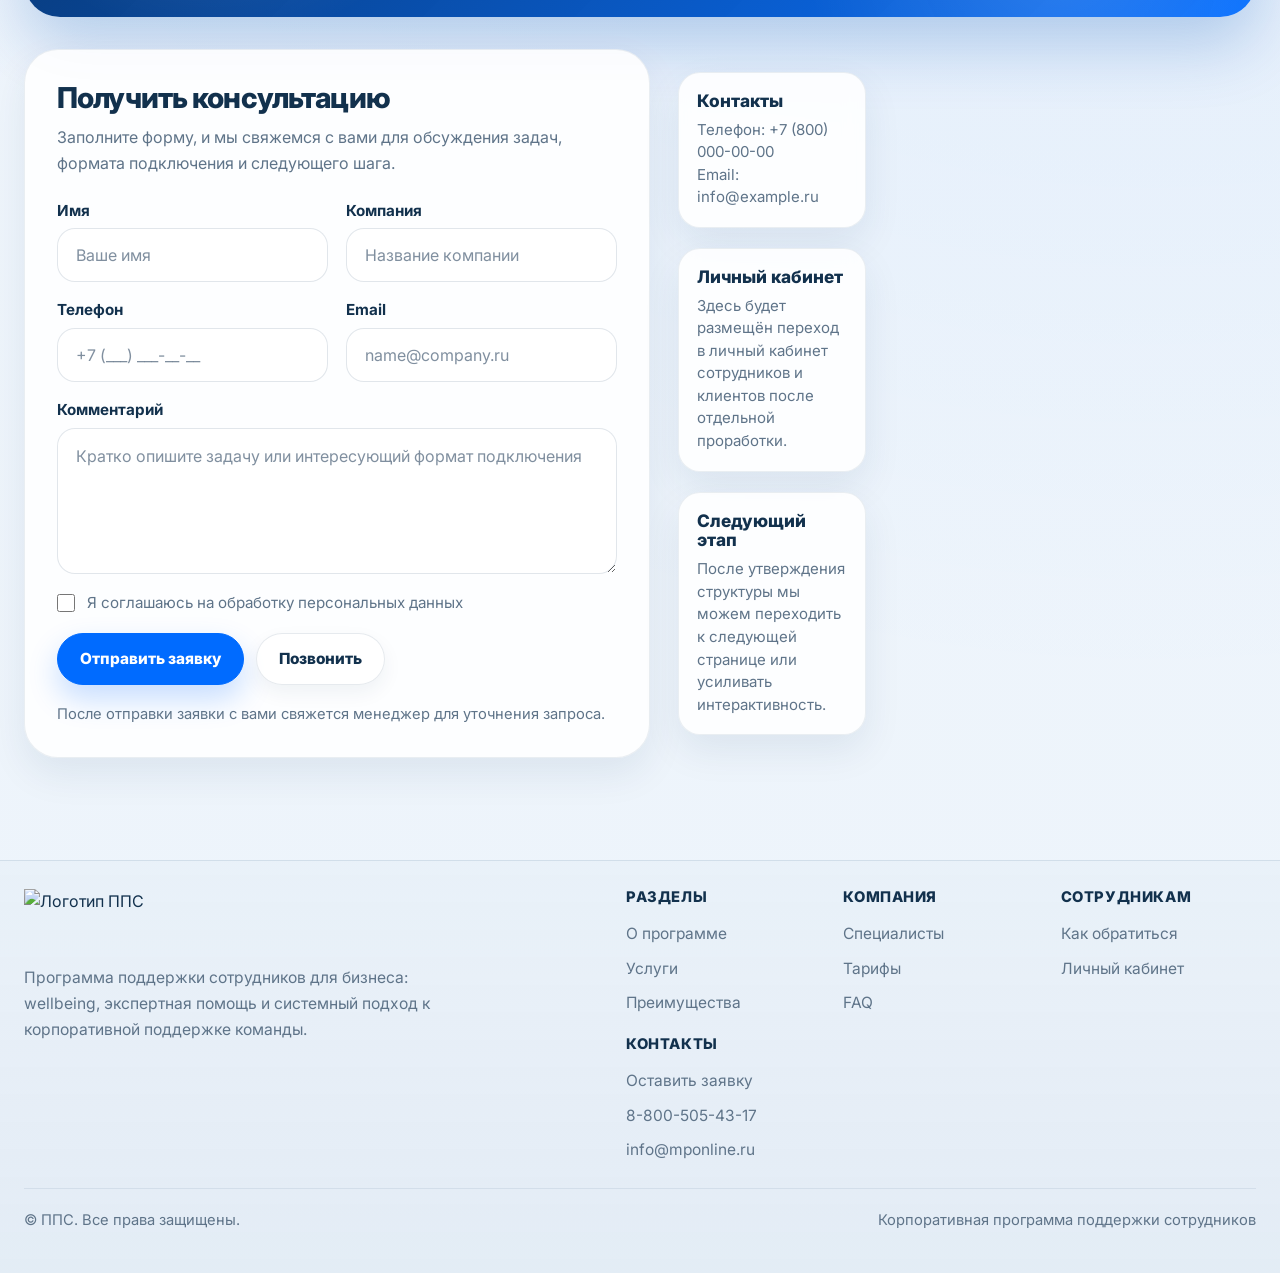
==== commit e51d2be2: "Update index.html" ====
--- a/index.html
+++ b/index.html
@@ -51,7 +51,7 @@
       <a class="site-brand site-brand--header" href="./index.html" aria-label="На главную">
         <img
           class="site-brand__logo"
-          src="./assets/logo.png"
+          src="./assets/logos/logo.png"
           alt="Программа поддержки сотрудников"
           width="260"
           height="72"
@@ -69,13 +69,31 @@
           <li><a class="site-nav__link" href="./hr-business.html">HR-бизнес</a></li>
           <li><a class="site-nav__link" href="./gost-ekg.html">ГОСТ / ЭКГ</a></li>
           <li><a class="site-nav__link" href="./cases.html">Кейсы</a></li>
-          <li><a class="site-nav__link" href="./road-help.html">Как обратиться</a></li>
-          <li><a class="site-nav__link" href="./contacts.html">Контакты</a></li>
+           <li class="site-nav__item--has-sub">
+             <div class="site-nav__link-wrap">
+               <a class="site-nav__link" href="./road-help.html">
+                 Как обратиться
+                 <svg class="site-nav__arrow" viewBox="0 0 24 24" fill="none" width="10" height="10" aria-hidden="true">
+                   <path d="M6 9l6 6 6-6" stroke="currentColor" stroke-width="2" stroke-linecap="round" stroke-linejoin="round"/>
+                 </svg>
+               </a>
+               <button class="site-nav__sub-toggle" type="button" aria-label="Раскрыть подменю" aria-expanded="false">
+                 <svg viewBox="0 0 24 24" fill="none" width="16" height="16">
+                   <path d="M6 9l6 6 6-6" stroke="currentColor" stroke-width="2" stroke-linecap="round" stroke-linejoin="round"/>
+                 </svg>
+               </button>
+             </div>
+             <ul class="site-nav__sub">
+               <li><a class="site-nav__sublink" href="./road-help.html">Как обратиться</a></li>
+               <li><a class="site-nav__sublink" href="./employees.html">Поддержка сотрудникам</a></li>
+             </ul>
+           </li>
+           <li><a class="site-nav__link" href="./contacts.html">Контакты</a></li>
         </ul>
       </nav>
 
       <div class="site-header__actions">
-        <a class="btn btn--primary site-header__cabinet" href="./employees.html">
+        <a class="btn btn--primary site-header__cabinet" href="http://lknew.mponline.ru">
           Личный кабинет
         </a>
 
@@ -303,6 +321,28 @@
     </section>
 
     <!-- ==========================================================================
+         RU: Нам доверяют / Trust signals
+         EN: Trust / Our clients
+         ========================================================================== -->
+    <section class="section section--trust" aria-labelledby="trust-title">
+      <div class="container">
+        <div class="section-head">
+          <div class="eyebrow">Клиенты</div>
+          <h2 class="section-title" id="trust-title">Нам доверяют</h2>
+          <p class="section-description">
+            Более 300 компаний и образовательных учреждений уже используют наши услуги
+          </p>
+        </div>
+
+        <div class="trust-logos">
+          <img src="./assets/images/trust/dov1.png" alt="Клиент 1" loading="lazy" />
+          <img src="./assets/images/trust/dov2.png" alt="Клиент 2" loading="lazy" />
+          <img src="./assets/images/trust/dov3.png" alt="Клиент 3" loading="lazy" />
+        </div>
+      </div>
+    </section>
+
+    <!-- ==========================================================================
          RU: Услуги / направления
          EN: Services / solution areas
          ========================================================================== -->
@@ -706,7 +746,7 @@
           </div>
         </div>
 
-        <div class="split-section split-section--center">
+        <div class="split-section split-section--center split-section--form">
           <div class="form-card" id="lead-form">
             <h3 class="form-card__title">Получить консультацию</h3>
             <p class="form-card__text">
@@ -793,7 +833,7 @@
             </form>
           </div>
 
-          <aside class="stack-20" aria-label="Дополнительная информация">
+          <aside class="stack-20 bottom-cards" aria-label="Дополнительная информация">
             <div class="mini-card">
               <div class="mini-card__title">Контакты</div>
               <div class="mini-card__text">Телефон: +7 (800) 000-00-00</div>
@@ -830,7 +870,7 @@
           <a class="site-brand site-brand--footer" href="#main-content" aria-label="ППС — к началу страницы">
             <img
               class="site-brand__logo"
-              src="./assets/logo.png"
+              src="./assets/logos/logo.png"
               alt="Логотип ППС"
               width="240"
               height="58"
@@ -863,11 +903,19 @@
           </div>
 
           <div>
+            <div class="site-footer__title">Сотрудникам</div>
+            <ul class="site-footer__list">
+              <li><a href="./road-help.html">Как обратиться</a></li>
+              <li><a href="http://lknew.mponline.ru">Личный кабинет</a></li>
+            </ul>
+          </div>
+
+          <div>
             <div class="site-footer__title">Контакты</div>
             <ul class="site-footer__list">
-              <li><a href="#contacts">Оставить заявку</a></li>
-              <li><a href="tel:+78000000000">+7 (800) 000-00-00</a></li>
-              <li><a href="mailto:info@example.ru">info@example.ru</a></li>
+              <li><a href="./contacts.html">Оставить заявку</a></li>
+              <li><a href="tel:88005054317">8-800-505-43-17</a></li>
+              <li><a href="mailto:info@mponline.ru">info@mponline.ru</a></li>
             </ul>
           </div>
         </div>
--- a/css/base.css
+++ b/css/base.css
@@ -0,0 +1,407 @@
+/* ========================================================================== */
+/* RU: base.css — базовый слой, reset, токены, типографика и общие элементы   */
+/* EN: base.css — base layer, reset, tokens, typography and common elements   */
+/* ========================================================================== */
+
+/* ========================================================================== */
+/* RU: Сброс и базовая нормализация                                           */
+/* EN: Reset and base normalization                                           */
+/* ========================================================================== */
+*,
+*::before,
+*::after {
+  box-sizing: border-box;
+}
+
+* {
+  margin: 0;
+}
+
+html {
+  scroll-behavior: smooth;
+}
+
+body {
+  min-width: 320px;
+  min-height: 100vh;
+  font-family: "Inter", sans-serif;
+  font-size: 16px;
+  line-height: 1.5;
+  color: var(--color-text);
+  background: var(--color-bg);
+  text-rendering: optimizeLegibility;
+  -webkit-font-smoothing: antialiased;
+}
+
+img,
+svg,
+video,
+canvas {
+  display: block;
+  max-width: 100%;
+}
+
+img {
+  height: auto;
+}
+
+input,
+button,
+textarea,
+select {
+  font: inherit;
+  color: inherit;
+}
+
+button {
+  padding: 0;
+  background: transparent;
+  border: 0;
+  cursor: pointer;
+}
+
+a {
+  color: inherit;
+  text-decoration: none;
+}
+
+ul,
+ol {
+  padding-left: 1.2rem;
+}
+
+ul[class],
+ol[class] {
+  padding-left: 0;
+  list-style: none;
+}
+
+:focus-visible {
+  outline: 2px solid rgba(0, 107, 255, 0.55);
+  outline-offset: 3px;
+}
+
+/* ========================================================================== */
+/* RU: Токены проекта                                                         */
+/* EN: Project tokens                                                         */
+/* ========================================================================== */
+:root {
+  --color-bg: #edf4fb;
+  --color-bg-soft: #f6faff;
+  --color-surface: rgba(255, 255, 255, 0.88);
+  --color-surface-strong: rgba(255, 255, 255, 0.96);
+  --color-surface-muted: rgba(246, 250, 255, 0.92);
+
+  --color-text: #12314d;
+  --color-text-muted: #5f7489;
+  --color-text-soft: #8091a2;
+
+  --color-primary: #006bff;
+  --color-primary-hover: #0057d1;
+  --color-primary-active: #0046a8;
+
+  --color-border: rgba(11, 53, 88, 0.08);
+  --color-border-strong: rgba(11, 53, 88, 0.14);
+
+  --shadow-xs: 0 8px 20px rgba(16, 53, 92, 0.06);
+  --shadow-sm: 0 16px 38px rgba(16, 53, 92, 0.08);
+  --shadow-md: 0 24px 54px rgba(16, 53, 92, 0.12);
+  --shadow-lg: 0 34px 74px rgba(16, 53, 92, 0.16);
+
+  --radius-sm: 14px;
+  --radius-md: 20px;
+  --radius-lg: 28px;
+  --radius-xl: 32px;
+
+  --container-width: 1240px;
+  --container-padding: 24px;
+
+  --transition: 220ms ease;
+}
+
+/* ========================================================================== */
+/* RU: Базовая типографика                                                    */
+/* EN: Base typography                                                        */
+/* ========================================================================== */
+body,
+p,
+li,
+input,
+textarea,
+label {
+  font-size: 1rem;
+}
+
+p {
+  max-width: 72ch;
+}
+
+h1,
+h2,
+h3,
+h4,
+h5,
+h6 {
+  color: var(--color-text);
+  line-height: 1.1;
+  font-weight: 800;
+  text-wrap: balance;
+}
+
+.section-title {
+  max-width: 16ch;
+  margin: 0 auto 16px;
+  font-size: clamp(2rem, 1.7rem + 1.2vw, 3rem);
+  line-height: 1.05;
+  letter-spacing: -0.04em;
+  text-align: center;
+}
+
+.text-accent {
+  color: var(--color-primary);
+}
+
+.section-description {
+  max-width: 62ch;
+  margin: 0 auto;
+  font-size: 1.02rem;
+  text-align: center;
+}
+
+.eyebrow {
+  display: inline-flex;
+  align-items: center;
+  justify-content: center;
+  margin-bottom: 16px;
+  padding: 8px 14px;
+  border-radius: 999px;
+  background: rgba(0, 107, 255, 0.10);
+  color: var(--color-primary);
+  font-size: 0.8rem;
+  font-weight: 800;
+  line-height: 1;
+  letter-spacing: 0.08em;
+  text-transform: uppercase;
+}
+
+/* ========================================================================== */
+/* RU: Контейнеры и общие utility-классы                                      */
+/* EN: Containers and shared utility classes                                  */
+/* ========================================================================== */
+.container {
+  width: min(100% - (var(--container-padding) * 2), var(--container-width));
+  margin-inline: auto;
+}
+
+.text-center {
+  text-align: center;
+}
+
+/* ========================================================================== */
+/* RU: Базовый слой кнопок                                                    */
+/* EN: Base button layer                                                      */
+/* ========================================================================== */
+.btn {
+  display: inline-flex;
+  align-items: center;
+  justify-content: center;
+  gap: 10px;
+  min-height: 52px;
+  padding: 0 22px;
+  border-radius: 999px;
+  border: 1px solid transparent;
+  font-size: 0.96rem;
+  line-height: 1;
+  font-weight: 800;
+  white-space: nowrap;
+  text-align: center;
+  text-decoration: none;
+  cursor: pointer;
+  user-select: none;
+  transition:
+    color var(--transition),
+    background-color var(--transition),
+    border-color var(--transition),
+    box-shadow var(--transition),
+    transform var(--transition),
+    opacity var(--transition);
+}
+
+.btn:hover {
+  transform: translateY(-1px);
+}
+
+.btn:active {
+  transform: translateY(0);
+}
+
+.btn--primary {
+  background: var(--color-primary);
+  border-color: var(--color-primary);
+  color: #ffffff;
+  box-shadow: 0 14px 30px rgba(0, 107, 255, 0.22);
+}
+
+.btn--primary:hover,
+a.btn--primary:hover {
+  background: var(--color-primary-hover);
+  border-color: var(--color-primary-hover);
+  color: #ffffff;
+  box-shadow: 0 18px 34px rgba(0, 107, 255, 0.26);
+}
+
+.btn--primary:active,
+a.btn--primary:active {
+  background: var(--color-primary-active);
+  border-color: var(--color-primary-active);
+  color: #ffffff;
+}
+
+.btn--secondary {
+  background: rgba(255, 255, 255, 0.86);
+  border-color: rgba(11, 53, 88, 0.10);
+  color: var(--color-text);
+  box-shadow: var(--shadow-xs);
+}
+
+.btn--secondary:hover,
+a.btn--secondary:hover {
+  background: rgba(255, 255, 255, 0.98);
+  border-color: rgba(0, 107, 255, 0.16);
+  color: var(--color-primary);
+  box-shadow: var(--shadow-sm);
+}
+
+.btn--secondary:active,
+a.btn--secondary:active {
+  background: rgba(240, 246, 255, 0.96);
+  border-color: rgba(0, 107, 255, 0.22);
+  color: var(--color-primary-active);
+}
+
+.btn:focus-visible {
+  outline: none;
+  box-shadow:
+    0 0 0 4px rgba(0, 107, 255, 0.14),
+    0 14px 30px rgba(16, 53, 92, 0.10);
+}
+
+.btn--primary:focus-visible {
+  box-shadow:
+    0 0 0 4px rgba(0, 107, 255, 0.16),
+    0 18px 34px rgba(0, 107, 255, 0.24);
+}
+
+/* ========================================================================== */
+/* RU: Базовые состояния ссылок и интерактивных элементов                     */
+/* EN: Base states for links and interactive elements                         */
+/* ========================================================================== */
+a,
+button,
+input,
+textarea,
+select {
+  transition:
+    color var(--transition),
+    background-color var(--transition),
+    border-color var(--transition),
+    box-shadow var(--transition),
+    transform var(--transition),
+    opacity var(--transition);
+}
+
+a:hover:not(.btn) {
+  color: var(--color-primary);
+}
+
+/* ========================================================================== */
+/* RU: Служебные состояния                                                    */
+/* EN: Utility states                                                         */
+/* ========================================================================== */
+.skip-link {
+  position: absolute;
+  left: 16px;
+  top: 12px;
+  z-index: 200;
+  padding: 10px 14px;
+  border-radius: 999px;
+  background: var(--color-primary);
+  color: #ffffff;
+  box-shadow: var(--shadow-sm);
+  transform: translateY(-120%);
+  transition: transform var(--transition);
+}
+
+.skip-link:focus {
+  transform: translateY(0);
+}
+
+[hidden] {
+  display: none !important;
+}
+
+/* ========================================================================== */
+/* RU: Адаптивность базового слоя                                             */
+/* EN: Base layer responsiveness                                              */
+/* ========================================================================== */
+@media (max-width: 920px) {
+  :root {
+    --container-padding: 20px;
+  }
+
+  .section-title {
+    max-width: 18ch;
+    font-size: clamp(1.8rem, 1.55rem + 1vw, 2.5rem);
+  }
+
+  .section-description {
+    font-size: 1rem;
+  }
+
+  .btn {
+    min-height: 50px;
+    padding-inline: 20px;
+  }
+}
+
+@media (max-width: 760px) {
+  :root {
+    --container-padding: 16px;
+  }
+
+  body {
+    font-size: 15.5px;
+  }
+
+  .section-title {
+    max-width: 100%;
+    margin-bottom: 14px;
+    font-size: clamp(1.65rem, 1.35rem + 1vw, 2.15rem);
+  }
+
+  .eyebrow {
+    margin-bottom: 14px;
+    padding: 7px 12px;
+    font-size: 0.74rem;
+  }
+
+  .btn {
+    width: 100%;
+    min-height: 48px;
+  }
+}
+
+@media (prefers-reduced-motion: reduce) {
+  html {
+    scroll-behavior: auto;
+  }
+
+  *,
+  *::before,
+  *::after {
+    animation-duration: 0.01ms !important;
+    animation-iteration-count: 1 !important;
+    transition-duration: 0.01ms !important;
+    scroll-behavior: auto !important;
+  }
+}
--- a/css/layout.css
+++ b/css/layout.css
@@ -0,0 +1,762 @@
+/* ========================================================================== */
+/* RU: layout.css — каркас страниц, header, hero, секции и footer-shell      */
+/* EN: layout.css — page layout, header, hero, sections and footer shell      */
+/* ========================================================================== */
+
+/* ========================================================================== */
+/* RU: Общая структура layout                                                 */
+/* EN: General layout structure                                               */
+/* ========================================================================== */
+.site-main {
+  display: block;
+  overflow: clip;
+}
+
+.section {
+  position: relative;
+  padding: clamp(84px, 8vw, 120px) 0;
+}
+
+.section + .section {
+  border-top: 1px solid rgba(11, 53, 88, 0.09);
+}
+
+.section--alt {
+  background: linear-gradient(180deg, rgba(231, 240, 250, 0.94), rgba(217, 230, 244, 0.90));
+}
+
+.section-head {
+  max-width: 760px;
+  margin: 0 auto 48px;
+  text-align: center;
+}
+
+/* ========================================================================== */
+/* RU: Header / Шапка сайта                                                   */
+/* EN: Header / Site header                                                   */
+/* ========================================================================== */
+.site-header {
+  position: sticky;
+  top: 0;
+  z-index: 120;
+  background: rgba(248, 251, 255, 0.88);
+  backdrop-filter: blur(16px);
+  border-bottom: 1px solid rgba(11, 53, 88, 0.08);
+}
+
+.site-header.is-scrolled {
+  background: rgba(248, 251, 255, 0.96);
+  box-shadow: 0 12px 30px rgba(16, 53, 92, 0.08);
+}
+
+.site-header__inner {
+  display: grid;
+  grid-template-columns: auto minmax(0, 1fr) auto;
+  align-items: center;
+  gap: 28px;
+  min-height: 88px;
+}
+
+.site-brand {
+  display: inline-flex;
+  align-items: center;
+  justify-content: flex-start;
+  min-width: 0;
+}
+
+.site-brand__logo {
+  display: block;
+  width: auto;
+  object-fit: contain;
+  object-position: left center;
+}
+
+.site-brand--header .site-brand__logo {
+  height: 54px;
+  max-width: 260px;
+}
+
+.site-brand--footer .site-brand__logo {
+  height: 58px;
+  max-width: 240px;
+}
+
+.site-nav {
+  min-width: 0;
+}
+
+.site-nav__list {
+  display: flex;
+  align-items: center;
+  justify-content: center;
+  gap: 18px;
+  margin: 0;
+  padding: 0;
+  list-style: none;
+  flex-wrap: nowrap;
+}
+
+.site-nav__link {
+  display: inline-flex;
+  align-items: center;
+  justify-content: center;
+  min-height: 40px;
+  padding: 0 10px;
+  border-radius: 999px;
+  color: var(--color-text);
+  font-size: 0.94rem;
+  font-weight: 700;
+  line-height: 1;
+  white-space: nowrap;
+  transition:
+    color var(--transition),
+    background-color var(--transition),
+    transform var(--transition),
+    box-shadow var(--transition);
+}
+
+.site-nav__link:hover {
+  color: var(--color-primary);
+}
+
+.site-nav__link.is-active {
+  background: rgba(0, 107, 255, 0.12);
+  color: var(--color-primary);
+  box-shadow: inset 0 0 0 1px rgba(0, 107, 255, 0.06);
+}
+
+.site-header__actions {
+  display: flex;
+  align-items: center;
+  justify-content: flex-end;
+  gap: 12px;
+}
+
+.site-header__cabinet {
+  min-height: 48px;
+  padding-inline: 20px;
+}
+
+.menu-toggle {
+  display: none;
+  position: relative;
+  width: 48px;
+  height: 48px;
+  border-radius: 14px;
+  border: 1px solid rgba(11, 53, 88, 0.10);
+  background: rgba(255, 255, 255, 0.90);
+  box-shadow: var(--shadow-xs);
+}
+
+.menu-toggle__line,
+.menu-toggle__line::before,
+.menu-toggle__line::after {
+  content: "";
+  position: absolute;
+  left: 50%;
+  width: 18px;
+  height: 2px;
+  background: var(--color-text);
+  border-radius: 999px;
+  transform: translateX(-50%);
+  transition:
+    transform var(--transition),
+    opacity var(--transition),
+    top var(--transition);
+}
+
+.menu-toggle__line {
+  top: 50%;
+  transform: translate(-50%, -50%);
+}
+
+.menu-toggle__line::before {
+  top: -6px;
+}
+
+.menu-toggle__line::after {
+  top: 6px;
+}
+
+/* ========================================================================== */
+/* RU: Hero / Первый экран                                                    */
+/* EN: Hero / First screen                                                    */
+/* ========================================================================== */
+.hero {
+  position: relative;
+  overflow: hidden;
+  padding: clamp(56px, 7vw, 96px) 0 clamp(88px, 9vw, 132px);
+  background: linear-gradient(180deg, rgba(246, 250, 255, 0.88), rgba(234, 242, 250, 0.98));
+}
+
+.hero__inner {
+  position: relative;
+  z-index: 1;
+  display: grid;
+  grid-template-columns: minmax(0, 1.02fr) minmax(420px, 520px);
+  align-items: center;
+  gap: clamp(28px, 4vw, 68px);
+}
+
+.hero__content {
+  position: relative;
+  z-index: 1;
+}
+
+.hero__eyebrow {
+  display: inline-flex;
+  margin-bottom: 18px;
+  padding: 10px 16px;
+  border-radius: 999px;
+  background: rgba(255, 255, 255, 0.82);
+  border: 1px solid rgba(11, 53, 88, 0.06);
+  box-shadow: var(--shadow-xs);
+  color: var(--color-primary);
+  font-size: 0.84rem;
+  font-weight: 800;
+  line-height: 1;
+  letter-spacing: 0.08em;
+  text-transform: uppercase;
+}
+
+.hero__title {
+  max-width: 10.5ch;
+  margin: 0 0 20px;
+  color: var(--color-text);
+  font-size: clamp(3rem, 2.3rem + 2.7vw, 5.35rem);
+  line-height: 0.95;
+  letter-spacing: -0.06em;
+  font-weight: 800;
+}
+
+.hero__title span {
+  color: var(--color-primary);
+}
+
+.hero__description {
+  max-width: 58ch;
+  margin: 0 0 30px;
+  color: var(--color-text-muted);
+  font-size: clamp(1rem, 0.96rem + 0.25vw, 1.14rem);
+  line-height: 1.65;
+}
+
+.hero__actions {
+  display: flex;
+  flex-wrap: wrap;
+  gap: 12px;
+  margin-bottom: 28px;
+}
+
+.hero__meta {
+  display: flex;
+  flex-direction: column;
+  gap: 12px;
+  margin: 0;
+  padding: 0;
+  list-style: none;
+}
+
+.hero__meta li {
+  display: inline-flex;
+  align-self: flex-start;
+  padding: 10px 14px;
+  border-radius: 999px;
+  background: rgba(255, 255, 255, 0.82);
+  border: 1px solid rgba(11, 53, 88, 0.07);
+  box-shadow: var(--shadow-xs);
+  color: var(--color-text-muted);
+  font-size: 0.95rem;
+  font-weight: 600;
+}
+
+.hero__visual {
+  position: relative;
+  min-height: 600px;
+  display: flex;
+  align-items: center;
+  justify-content: center;
+}
+
+/* ========================================================================== */
+/* RU: Hero split — текст + поддерживающее изображение (about.html)          */
+/* EN: Hero split — text + supporting image (about.html)                    */
+/* ========================================================================== */
+.hero-split {
+  position: relative;
+  overflow: hidden;
+  padding: clamp(56px, 7vw, 96px) 0 clamp(88px, 9vw, 132px);
+  background: linear-gradient(180deg, rgba(246, 250, 255, 0.88), rgba(234, 242, 250, 0.98));
+}
+
+.hero-split__inner {
+  display: grid;
+  grid-template-columns: minmax(0, 1.15fr) minmax(0, 0.85fr);
+  align-items: center;
+  gap: clamp(32px, 5vw, 64px);
+}
+
+.hero-split__content {
+  max-width: 62ch;
+}
+
+.hero-split__content .section-title {
+  text-align: left;
+  margin-left: 0;
+  margin-right: 0;
+}
+
+.hero-split__content .section-description {
+  text-align: left;
+  margin-left: 0;
+  margin-right: 0;
+}
+
+.hero-split__content .hero-badges {
+  justify-content: flex-start;
+}
+
+.hero-split__media img {
+  width: 100%;
+  height: auto;
+  display: block;
+  border-radius: var(--radius-md);
+}
+
+@media (max-width: 1024px) {
+  .hero-split__inner {
+    grid-template-columns: minmax(0, 1fr) minmax(0, 0.9fr);
+    gap: 28px;
+  }
+}
+
+@media (max-width: 920px) {
+  .hero-split {
+    padding-top: 44px;
+  }
+
+  .hero-split__inner {
+    grid-template-columns: 1fr;
+  }
+
+  .hero-split__media {
+    max-width: 520px;
+  }
+}
+
+@media (max-width: 760px) {
+  .hero-split {
+    padding-bottom: 56px;
+  }
+
+  .hero-split__content .section-title {
+    font-size: clamp(1.6rem, 6vw, 2rem);
+  }
+
+  .hero-split__media {
+    max-width: 100%;
+  }
+}
+
+.hero__glow {
+  position: absolute;
+  inset: 16% 8% 10% 12%;
+  border-radius: 50%;
+  background:
+    radial-gradient(circle at center, rgba(0, 107, 255, 0.14), rgba(0, 107, 255, 0.03) 55%, transparent 72%);
+  filter: blur(16px);
+  pointer-events: none;
+}
+
+.hero__panel {
+  --hero-panel-radius: 30px;
+  position: relative;
+  z-index: 2;
+  width: min(100%, 460px);
+  padding: 22px;
+  border-radius: var(--hero-panel-radius);
+  border: 1px solid rgba(11, 53, 88, 0.08);
+  background: rgba(255, 255, 255, 0.80);
+  backdrop-filter: blur(10px);
+  box-shadow: var(--shadow-lg);
+}
+
+.hero__panel-top {
+  display: flex;
+  align-items: flex-start;
+  justify-content: space-between;
+  gap: 16px;
+  margin-bottom: 20px;
+}
+
+.hero__panel-kicker {
+  display: inline-flex;
+  margin-bottom: 8px;
+  color: var(--color-text-muted);
+  font-size: 0.92rem;
+  font-weight: 700;
+}
+
+.hero__panel-title {
+  max-width: 18ch;
+  margin: 0;
+  color: var(--color-text);
+  font-size: clamp(1.4rem, 1.25rem + 0.55vw, 1.9rem);
+  line-height: 1.15;
+  font-weight: 800;
+}
+
+.hero__panel-badge {
+  display: inline-flex;
+  flex: 0 0 auto;
+  align-items: center;
+  justify-content: center;
+  min-height: 38px;
+  padding: 0 14px;
+  border-radius: 999px;
+  background: rgba(0, 107, 255, 0.10);
+  color: var(--color-primary);
+  font-size: 0.84rem;
+  font-weight: 800;
+  white-space: nowrap;
+}
+
+.hero__panel-body {
+  position: relative;
+}
+
+.hero-showcase__tabs {
+  display: inline-flex;
+  gap: 8px;
+  margin-bottom: 18px;
+  padding: 8px;
+  border-radius: 999px;
+  background: rgba(223, 233, 244, 0.92);
+}
+
+.hero-showcase__tab {
+  min-height: 36px;
+  padding: 0 14px;
+  border-radius: 999px;
+  color: var(--color-text-muted);
+  font-size: 0.84rem;
+  font-weight: 800;
+  white-space: nowrap;
+}
+
+.hero-showcase__tab.is-active {
+  background: #ffffff;
+  color: var(--color-primary);
+  box-shadow: var(--shadow-xs);
+}
+
+.hero-card {
+  display: none;
+  min-height: 320px;
+  padding: 24px;
+  border-radius: 24px;
+  background: rgba(255, 255, 255, 0.95);
+  border: 1px solid rgba(11, 53, 88, 0.07);
+  box-shadow: var(--shadow-sm);
+}
+
+.hero-card.is-active {
+  display: flex;
+  flex-direction: column;
+}
+
+.hero-card__tag {
+  display: inline-flex;
+  align-self: flex-start;
+  margin-bottom: 14px;
+  padding: 6px 12px;
+  border-radius: 999px;
+  background: rgba(0, 107, 255, 0.09);
+  color: var(--color-primary);
+  font-size: 0.78rem;
+  font-weight: 800;
+}
+
+.hero-card__title {
+  max-width: 14ch;
+  margin: 0 0 14px;
+  color: var(--color-text);
+  font-size: clamp(1.6rem, 1.45rem + 0.7vw, 2.1rem);
+  line-height: 1.07;
+  letter-spacing: -0.03em;
+  font-weight: 800;
+}
+
+.hero-card__description {
+  margin: 0 0 14px;
+  color: var(--color-text-muted);
+  font-size: 1rem;
+  line-height: 1.55;
+}
+
+.hero-card__list {
+  margin: auto 0 0;
+  padding-left: 1.1rem;
+  color: var(--color-text-muted);
+  font-size: 0.96rem;
+}
+
+.hero-card__list li + li {
+  margin-top: 8px;
+}
+
+.hero-showcase__pagination {
+  display: flex;
+  justify-content: center;
+  gap: 8px;
+  margin-top: 16px;
+}
+
+.hero-showcase__dot {
+  width: 10px;
+  height: 10px;
+  border-radius: 999px;
+  background: rgba(11, 53, 88, 0.16);
+}
+
+.hero-showcase__dot.is-active {
+  width: 26px;
+  background: var(--color-primary);
+}
+
+.hero__floating-card {
+  position: absolute;
+  z-index: 1;
+}
+
+.hero__floating-card--a {
+  top: 56px;
+  left: -18px;
+}
+
+.hero__floating-card--b {
+  top: 128px;
+  right: -12px;
+}
+
+.hero__floating-card--c {
+  bottom: 68px;
+  left: 10px;
+}
+
+.hero__floating-card--d {
+  right: 22px;
+  bottom: 30px;
+}
+
+.mini-card {
+  width: 188px;
+  padding: 18px;
+  border-radius: 22px;
+  border: 1px solid rgba(11, 53, 88, 0.07);
+  background: rgba(255, 255, 255, 0.72);
+  backdrop-filter: blur(10px);
+  box-shadow: var(--shadow-sm);
+}
+
+.mini-card__title {
+  margin: 0 0 8px;
+  color: var(--color-text);
+  font-size: 1.08rem;
+  line-height: 1.15;
+  font-weight: 800;
+}
+
+.mini-card__text {
+  margin: 0;
+  color: var(--color-text-muted);
+  font-size: 0.94rem;
+  line-height: 1.5;
+}
+
+/* ========================================================================== */
+/* RU: Footer shell / Внешний каркас футера                                   */
+/* EN: Footer shell                                                           */
+/* ========================================================================== */
+.site-footer {
+  padding: 28px 0 42px;
+  border-top: 1px solid rgba(11, 53, 88, 0.08);
+  background: linear-gradient(180deg, rgba(233, 241, 248, 0.90), rgba(227, 236, 245, 0.96));
+}
+
+/* ========================================================================== */
+/* RU: Адаптивность / Responsive                                              */
+/* EN: Responsiveness                                                         */
+/* ========================================================================== */
+@media (max-width: 1180px) {
+  .site-header__inner {
+    grid-template-columns: auto minmax(0, 1fr) auto;
+    gap: 18px;
+  }
+
+  .site-brand--header .site-brand__logo {
+    height: 50px;
+    max-width: 228px;
+  }
+
+  .site-brand--footer .site-brand__logo {
+    height: 54px;
+    max-width: 228px;
+  }
+
+  .site-nav__list {
+    gap: 10px;
+  }
+
+  .site-nav__link {
+    padding-inline: 8px;
+    font-size: 0.88rem;
+  }
+
+  .hero__inner {
+    grid-template-columns: 1fr;
+  }
+
+  .hero__visual {
+    min-height: 560px;
+  }
+}
+
+@media (max-width: 920px) {
+  .site-header__inner {
+    grid-template-columns: auto auto;
+    justify-content: space-between;
+  }
+
+  .site-nav {
+    position: absolute;
+    top: calc(100% + 8px);
+    left: 16px;
+    right: 16px;
+    display: none;
+    padding: 16px;
+    border: 1px solid rgba(11, 53, 88, 0.08);
+    border-radius: 24px;
+    background: rgba(255, 255, 255, 0.96);
+    box-shadow: var(--shadow-md);
+    backdrop-filter: blur(16px);
+  }
+
+  .site-nav.is-open {
+    display: block;
+  }
+
+  .site-nav__list {
+    flex-direction: column;
+    align-items: stretch;
+    gap: 8px;
+  }
+
+  .site-nav__link {
+    justify-content: flex-start;
+    min-height: 46px;
+    padding: 0 14px;
+    border-radius: 16px;
+  }
+
+  .menu-toggle {
+    display: inline-flex;
+    align-items: center;
+    justify-content: center;
+  }
+
+  .site-header__cabinet {
+    display: none;
+  }
+
+  .menu-open {
+    overflow: hidden;
+  }
+
+  .hero {
+    padding-top: 44px;
+  }
+
+  .hero__title {
+    max-width: 11ch;
+    font-size: clamp(2.6rem, 8vw, 4.2rem);
+  }
+
+  .hero__visual {
+    min-height: 520px;
+  }
+
+  .hero__floating-card--a {
+    left: 0;
+  }
+
+  .hero__floating-card--b {
+    right: 0;
+  }
+}
+
+@media (max-width: 760px) {
+  .site-header__inner {
+    min-height: 78px;
+  }
+
+  .site-brand--header .site-brand__logo {
+    height: 48px;
+    max-width: 210px;
+  }
+
+  .site-brand--footer .site-brand__logo {
+    height: 52px;
+    max-width: 210px;
+  }
+
+  .hero {
+    padding: 36px 0 84px;
+  }
+
+  .hero__description {
+    margin-bottom: 24px;
+  }
+
+  .hero__actions {
+    margin-bottom: 22px;
+  }
+
+  .hero__meta li {
+    align-self: stretch;
+    border-radius: 18px;
+  }
+
+  .hero__visual {
+    min-height: auto;
+  }
+
+  .hero__panel {
+    --hero-panel-radius: 24px;
+    width: 100%;
+    padding: 18px;
+  }
+
+  .hero__panel-top {
+    flex-direction: column;
+    align-items: flex-start;
+  }
+
+  .hero-card {
+    min-height: auto;
+    padding: 20px;
+  }
+
+  .hero__floating-card {
+    display: none;
+  }
+}
+
+@media (prefers-reduced-motion: reduce) {
+  .site-nav__link,
+  .menu-toggle__line,
+  .menu-toggle__line::before,
+  .menu-toggle__line::after {
+    transition: none;
+  }
+}
--- a/css/components.css
+++ b/css/components.css
@@ -0,0 +1,2251 @@
+/* ========================================================================== */
+/* RU: components.css — компонентный слой проекта PPS                        */
+/* EN: components.css — PPS project component layer                           */
+/* ========================================================================== */
+
+/* ========================================================================== */
+/* RU: Базовые карточки и grid-компоненты                                     */
+/* EN: Base cards and grid components                                         */
+/* ========================================================================== */
+.grid-3 {
+  display: grid;
+  grid-template-columns: repeat(3, minmax(0, 1fr));
+  gap: 24px;
+}
+
+.grid-4 {
+  display: grid;
+  grid-template-columns: repeat(4, minmax(0, 1fr));
+  gap: 24px;
+}
+
+.card,
+.feature-card,
+.metric-card,
+.showcase-card,
+.pricing-card,
+.form-card,
+.faq-item,
+.mini-card {
+  position: relative;
+  border: 1px solid rgba(11, 53, 88, 0.08);
+  background: rgba(255, 255, 255, 0.88);
+  box-shadow: var(--shadow-sm);
+}
+
+.card,
+.feature-card,
+.metric-card,
+.pricing-card,
+.form-card,
+.faq-item,
+.mini-card,
+.step-item {
+  transition:
+    transform var(--transition),
+    border-color var(--transition),
+    box-shadow var(--transition),
+    background-color var(--transition),
+    color var(--transition);
+}
+
+.card {
+  border-radius: 28px;
+}
+
+.card--padded {
+  padding: 28px;
+}
+
+.card--interactive:hover,
+.feature-card:hover,
+.metric-card:hover,
+.pricing-card:hover,
+.form-card:hover,
+.faq-item:hover,
+.step-item:hover {
+  transform: translateY(-4px);
+  border-color: rgba(0, 107, 255, 0.26);
+  box-shadow:
+    0 26px 58px rgba(0, 107, 255, 0.16),
+    0 10px 24px rgba(16, 53, 92, 0.08);
+}
+
+/* ========================================================================== */
+/* RU: Единый яркий голубой hover-fill для карточек                           */
+/* EN: Unified bright blue hover fill for cards                               */
+/* ========================================================================== */
+.card::before,
+.feature-card::before,
+.metric-card::before,
+.pricing-card::before,
+.form-card::before,
+.faq-item::before,
+.step-item::before {
+  content: "";
+  position: absolute;
+  inset: 0;
+  border-radius: inherit;
+  background:
+    linear-gradient(135deg, rgba(110, 184, 255, 0.34), rgba(0, 107, 255, 0.14)),
+    radial-gradient(circle at top right, rgba(255, 255, 255, 0.36), transparent 52%);
+  opacity: 0;
+  transition: opacity var(--transition);
+  pointer-events: none;
+}
+
+.card:hover::before,
+.feature-card:hover::before,
+.metric-card:hover::before,
+.pricing-card:hover::before,
+.form-card:hover::before,
+.faq-item:hover::before,
+.step-item:hover::before {
+  opacity: 1;
+}
+
+.card > *,
+.feature-card > *,
+.metric-card > *,
+.pricing-card > *,
+.form-card > *,
+.faq-item > *,
+.step-item > * {
+  position: relative;
+  z-index: 1;
+}
+
+.card__eyebrow {
+  display: inline-flex;
+  margin-bottom: 14px;
+  padding: 7px 12px;
+  border-radius: 999px;
+  background: rgba(0, 107, 255, 0.10);
+  color: var(--color-primary);
+  font-size: 0.78rem;
+  font-weight: 800;
+  letter-spacing: 0.04em;
+  text-transform: uppercase;
+}
+
+.card__title {
+  margin: 0 0 12px;
+  color: var(--color-text);
+  font-size: clamp(1.28rem, 1.2rem + 0.4vw, 1.6rem);
+  line-height: 1.18;
+  font-weight: 800;
+  letter-spacing: -0.02em;
+}
+
+.card__text {
+  margin: 0;
+  color: var(--color-text-muted);
+  font-size: 1rem;
+  line-height: 1.62;
+}
+
+/* ========================================================================== */
+/* RU: Feature cards / Карточки преимуществ и услуг                           */
+/* EN: Feature cards / benefit and services cards                             */
+/* ========================================================================== */
+.feature-card {
+  display: flex;
+  flex-direction: column;
+  min-height: 100%;
+  padding: 28px;
+  border-radius: 30px;
+  overflow: hidden;
+}
+
+.feature-card__icon {
+  width: 54px;
+  height: 54px;
+  display: inline-flex;
+  align-items: center;
+  justify-content: center;
+  margin-bottom: 18px;
+  border-radius: 18px;
+  background: linear-gradient(180deg, rgba(0, 107, 255, 0.14), rgba(0, 107, 255, 0.08));
+  color: var(--color-primary);
+  box-shadow: inset 0 0 0 1px rgba(0, 107, 255, 0.06);
+}
+
+.feature-card__icon svg {
+  width: 24px;
+  height: 24px;
+}
+
+.feature-card__header {
+  display: flex;
+  align-items: center;
+  gap: 14px;
+  margin-bottom: 14px;
+}
+
+.feature-card__service-icon {
+  flex: 0 0 auto;
+  width: 48px;
+  height: 48px;
+  display: inline-flex;
+  align-items: center;
+  justify-content: center;
+  border-radius: 16px;
+  background: linear-gradient(180deg, rgba(0, 107, 255, 0.14), rgba(0, 107, 255, 0.08));
+  color: var(--color-primary);
+  box-shadow: inset 0 0 0 1px rgba(0, 107, 255, 0.06);
+  transition:
+    background-color var(--transition),
+    color var(--transition),
+    transform var(--transition);
+}
+
+.feature-card__service-icon svg {
+  width: 22px;
+  height: 22px;
+}
+
+.feature-card__title {
+  margin: 0 0 12px;
+  color: var(--color-text);
+  font-size: clamp(1.2rem, 1.16rem + 0.28vw, 1.45rem);
+  line-height: 1.2;
+  font-weight: 800;
+  transition: color var(--transition);
+}
+
+.feature-card--service .feature-card__title {
+  margin-bottom: 0;
+}
+
+.feature-card__text {
+  margin: 0;
+  color: var(--color-text-muted);
+  font-size: 1rem;
+  line-height: 1.62;
+  transition: color var(--transition);
+}
+
+.feature-card__list {
+  margin: 18px 0 0;
+  padding: 0;
+  list-style: none;
+  display: grid;
+  gap: 10px;
+}
+
+.feature-card__list li {
+  position: relative;
+  padding-left: 18px;
+  color: var(--color-text-muted);
+  font-size: 0.98rem;
+  line-height: 1.5;
+  transition: color var(--transition);
+}
+
+.feature-card__list li::before {
+  content: "";
+  position: absolute;
+  left: 0;
+  top: 0.62em;
+  width: 8px;
+  height: 8px;
+  border-radius: 999px;
+  background: var(--color-primary);
+  transform: translateY(-50%);
+  transition: background-color var(--transition);
+}
+
+.feature-card:hover .feature-card__title,
+.feature-card:hover .feature-card__text,
+.feature-card:hover .feature-card__list li,
+.card:hover .card__title,
+.card:hover .card__text,
+.metric-card:hover .metric-card__label,
+.metric-card:hover .metric-card__text,
+.pricing-card:hover .pricing-card__title,
+.pricing-card:hover .pricing-card__text,
+.pricing-card:hover .pricing-card__features li,
+.step-item:hover .step-item__title,
+.step-item:hover .step-item__text,
+.faq-item:hover .faq-item__title,
+.faq-item:hover .faq-item__content {
+  color: var(--color-text);
+}
+
+.feature-card:hover .feature-card__service-icon {
+  background: rgba(0, 107, 255, 0.18);
+  transform: translateY(-1px);
+}
+
+/* ========================================================================== */
+/* RU: Метрики / KPI cards                                                    */
+/* EN: Metrics / KPI cards                                                    */
+/* ========================================================================== */
+.metrics-row {
+  display: grid;
+  grid-template-columns: repeat(4, minmax(0, 1fr));
+  gap: 20px;
+  margin-bottom: 40px;
+}
+
+.metric-card {
+  min-height: 100%;
+  padding: 26px;
+  border-radius: 26px;
+  overflow: hidden;
+}
+
+.metric-card__value {
+  margin-bottom: 10px;
+  color: var(--color-primary);
+  font-size: clamp(1.8rem, 1.5rem + 1vw, 2.5rem);
+  line-height: 1;
+  font-weight: 800;
+  letter-spacing: -0.05em;
+}
+
+.metric-card__label {
+  margin-bottom: 10px;
+  color: var(--color-text);
+  font-size: 1.05rem;
+  line-height: 1.3;
+  font-weight: 800;
+}
+
+.metric-card__text {
+  margin: 0;
+  color: var(--color-text-muted);
+  font-size: 0.97rem;
+  line-height: 1.58;
+}
+
+/* ========================================================================== */
+/* RU: Split sections / Двухколоночные смысловые блоки                        */
+/* EN: Split sections / two-column semantic blocks                            */
+/* ========================================================================== */
+.split-section {
+  display: grid;
+  grid-template-columns: minmax(0, 1.04fr) minmax(0, 0.96fr);
+  gap: 28px;
+  align-items: start;
+}
+
+.split-section--center {
+  align-items: center;
+}
+
+/* ========================================================================== */
+/* RU: Showcase card / Акцентная карточка                                     */
+/* EN: Showcase card / accent card                                            */
+/* ========================================================================== */
+.showcase-card {
+  padding: 34px;
+  border-radius: 34px;
+  background:
+    linear-gradient(180deg, rgba(8, 53, 109, 0.98), rgba(0, 86, 177, 0.96));
+  color: #ffffff;
+  box-shadow: 0 24px 60px rgba(0, 67, 148, 0.24);
+  overflow: hidden;
+}
+
+.showcase-card::after {
+  content: "";
+  position: absolute;
+  inset: auto -40px -40px auto;
+  width: 180px;
+  height: 180px;
+  border-radius: 999px;
+  background: radial-gradient(circle, rgba(255, 255, 255, 0.14), transparent 68%);
+  pointer-events: none;
+}
+
+.showcase-card__kicker,
+.showcase-card__title,
+.showcase-card__text,
+.showcase-card__list {
+  position: relative;
+  z-index: 1;
+}
+
+.showcase-card__kicker {
+  display: inline-flex;
+  margin-bottom: 16px;
+  padding: 7px 12px;
+  border-radius: 999px;
+  background: rgba(255, 255, 255, 0.14);
+  color: rgba(255, 255, 255, 0.96);
+  font-size: 0.78rem;
+  font-weight: 800;
+  text-transform: uppercase;
+  letter-spacing: 0.05em;
+}
+
+.showcase-card__title {
+  max-width: 16ch;
+  margin: 0 0 14px;
+  color: #ffffff;
+  font-size: clamp(1.5rem, 1.35rem + 0.6vw, 2rem);
+  line-height: 1.1;
+  font-weight: 800;
+  letter-spacing: -0.03em;
+}
+
+.showcase-card__text {
+  margin: 0 0 20px;
+  color: rgba(255, 255, 255, 0.84);
+  font-size: 1rem;
+  line-height: 1.68;
+}
+
+.showcase-card__list {
+  margin: 0;
+  padding: 0;
+  list-style: none;
+  display: grid;
+  gap: 12px;
+}
+
+.showcase-card__list li {
+  display: grid;
+  grid-template-columns: 14px 1fr;
+  gap: 12px;
+  align-items: start;
+  color: rgba(255, 255, 255, 0.92);
+  font-size: 0.98rem;
+  line-height: 1.5;
+}
+
+.showcase-card__dot {
+  width: 10px;
+  height: 10px;
+  margin-top: 0.3em;
+  border-radius: 999px;
+  background: #ffffff;
+}
+
+/* ========================================================================== */
+/* RU: Step list / Список этапов                                              */
+/* EN: Step list / process list                                               */
+/* ========================================================================== */
+.step-list {
+  margin: 0;
+  padding: 0;
+  list-style: none;
+  display: grid;
+  gap: 18px;
+}
+
+.step-item {
+  display: grid;
+  grid-template-columns: 64px 1fr;
+  gap: 18px;
+  align-items: start;
+  padding: 22px;
+  border-radius: 26px;
+  border: 1px solid rgba(11, 53, 88, 0.08);
+  background: rgba(255, 255, 255, 0.82);
+  box-shadow: var(--shadow-sm);
+  overflow: hidden;
+}
+
+.step-item__index {
+  display: inline-flex;
+  align-items: center;
+  justify-content: center;
+  width: 64px;
+  height: 64px;
+  border-radius: 20px;
+  background: rgba(0, 107, 255, 0.10);
+  color: var(--color-primary);
+  font-size: 1rem;
+  line-height: 1;
+  font-weight: 800;
+  letter-spacing: -0.03em;
+}
+
+.step-item__title {
+  margin: 0 0 8px;
+  color: var(--color-text);
+  font-size: 1.08rem;
+  line-height: 1.28;
+  font-weight: 800;
+}
+
+.step-item__text {
+  margin: 0;
+  color: var(--color-text-muted);
+  font-size: 0.98rem;
+  line-height: 1.58;
+}
+
+/* ========================================================================== */
+/* RU: Pricing cards / Карточки тарифов                                       */
+/* EN: Pricing cards / tariff cards                                           */
+/* ========================================================================== */
+.pricing-card {
+  display: flex;
+  flex-direction: column;
+  min-height: 100%;
+  padding: 30px;
+  border-radius: 32px;
+  overflow: hidden;
+}
+
+.pricing-card--featured {
+  border-color: rgba(0, 107, 255, 0.18);
+  background:
+    linear-gradient(180deg, rgba(255, 255, 255, 0.96), rgba(238, 245, 255, 0.96));
+  box-shadow: 0 20px 48px rgba(0, 107, 255, 0.12);
+}
+
+.pricing-card__label {
+  display: inline-flex;
+  align-self: flex-start;
+  margin-bottom: 16px;
+  padding: 7px 12px;
+  border-radius: 999px;
+  background: rgba(0, 107, 255, 0.10);
+  color: var(--color-primary);
+  font-size: 0.78rem;
+  font-weight: 800;
+  text-transform: uppercase;
+  letter-spacing: 0.05em;
+}
+
+.pricing-card__title {
+  margin: 0 0 10px;
+  color: var(--color-text);
+  font-size: clamp(1.35rem, 1.24rem + 0.45vw, 1.7rem);
+  line-height: 1.18;
+  font-weight: 800;
+}
+
+.pricing-card__price {
+  margin-bottom: 6px;
+  color: var(--color-text);
+  font-size: clamp(1.75rem, 1.6rem + 0.6vw, 2.2rem);
+  line-height: 1;
+  font-weight: 800;
+  letter-spacing: -0.04em;
+}
+
+.pricing-card__note {
+  margin-bottom: 14px;
+  color: var(--color-primary);
+  font-size: 0.93rem;
+  line-height: 1.45;
+  font-weight: 700;
+}
+
+.pricing-card__text {
+  margin: 0 0 18px;
+  color: var(--color-text-muted);
+  font-size: 0.99rem;
+  line-height: 1.62;
+}
+
+.pricing-card__features {
+  margin: 0 0 22px;
+  padding: 0;
+  list-style: none;
+  display: grid;
+  gap: 10px;
+}
+
+.pricing-card__features li {
+  position: relative;
+  padding-left: 18px;
+  color: var(--color-text-muted);
+  font-size: 0.98rem;
+  line-height: 1.5;
+}
+
+.pricing-card__features li::before {
+  content: "";
+  position: absolute;
+  left: 0;
+  top: 0.62em;
+  width: 8px;
+  height: 8px;
+  border-radius: 999px;
+  background: var(--color-primary);
+  transform: translateY(-50%);
+}
+
+.pricing-card .btn {
+  margin-top: auto;
+}
+
+/* ========================================================================== */
+/* RU: FAQ / Аккордеон                                                        */
+/* EN: FAQ / accordion                                                        */
+/* ========================================================================== */
+.faq {
+  display: grid;
+  gap: 16px;
+}
+
+.faq-item {
+  border-radius: 28px;
+  overflow: clip;
+}
+
+.faq-item__button {
+  width: 100%;
+  display: grid;
+  grid-template-columns: 1fr 20px;
+  gap: 16px;
+  align-items: center;
+  padding: 24px 26px;
+  text-align: left;
+}
+
+.faq-item__title {
+  color: var(--color-text);
+  font-size: 1.06rem;
+  line-height: 1.35;
+  font-weight: 800;
+}
+
+.faq-item__icon {
+  position: relative;
+  width: 20px;
+  height: 20px;
+}
+
+.faq-item__icon::before,
+.faq-item__icon::after {
+  content: "";
+  position: absolute;
+  left: 50%;
+  top: 50%;
+  width: 16px;
+  height: 2px;
+  border-radius: 999px;
+  background: var(--color-primary);
+  transform: translate(-50%, -50%);
+  transition: transform var(--transition), opacity var(--transition);
+}
+
+.faq-item__icon::after {
+  transform: translate(-50%, -50%) rotate(90deg);
+}
+
+.faq-item__content {
+  padding: 0 26px 24px;
+  color: var(--color-text-muted);
+  font-size: 0.99rem;
+  line-height: 1.68;
+}
+
+.faq-item.is-open .faq-item__icon::after {
+  opacity: 0;
+  transform: translate(-50%, -50%) rotate(90deg) scale(0.5);
+}
+
+/* ========================================================================== */
+/* RU: CTA panel / Верхний CTA-блок перед формой                              */
+/* EN: CTA panel / upper CTA block before form                                */
+/* ========================================================================== */
+.cta-panel {
+  position: relative;
+  overflow: hidden;
+  border-radius: 36px;
+  background:
+    linear-gradient(135deg, rgba(8, 52, 107, 1), rgba(0, 107, 255, 0.96));
+  box-shadow: 0 28px 64px rgba(0, 83, 182, 0.24);
+}
+
+.cta-panel::before {
+  content: "";
+  position: absolute;
+  inset: 0;
+  background:
+    radial-gradient(circle at 16% 20%, rgba(255, 255, 255, 0.16), transparent 24%),
+    radial-gradient(circle at 84% 76%, rgba(255, 255, 255, 0.14), transparent 24%);
+  pointer-events: none;
+}
+
+.cta-panel__inner {
+  position: relative;
+  z-index: 1;
+  display: grid;
+  grid-template-columns: minmax(0, 1fr) auto;
+  gap: 22px;
+  align-items: center;
+  padding: 34px;
+}
+
+.cta-panel__title {
+  max-width: 18ch;
+  margin: 0 0 10px;
+  color: #ffffff;
+  font-size: clamp(1.7rem, 1.45rem + 0.9vw, 2.4rem);
+  line-height: 1.1;
+  font-weight: 800;
+  letter-spacing: -0.04em;
+}
+
+.cta-panel__text {
+  margin: 0;
+  color: rgba(255, 255, 255, 0.82);
+  font-size: 1rem;
+  line-height: 1.62;
+}
+
+.cta-panel__actions {
+  display: flex;
+  align-items: center;
+  justify-content: flex-end;
+}
+
+.btn--cta-contrast {
+  background: #ffffff;
+  border-color: #ffffff;
+  color: var(--color-primary);
+  box-shadow: 0 16px 34px rgba(7, 43, 84, 0.16);
+}
+
+.btn--cta-contrast:hover,
+a.btn--cta-contrast:hover {
+  background: rgba(255, 255, 255, 0.92);
+  border-color: rgba(255, 255, 255, 0.92);
+  color: var(--color-primary-hover);
+  box-shadow: 0 18px 38px rgba(7, 43, 84, 0.18);
+}
+
+/* ========================================================================== */
+/* RU: Form card / Карточка формы                                             */
+/* EN: Form card / form card                                                  */
+/* ========================================================================== */
+.form-card {
+  padding: 32px;
+  border-radius: 34px;
+  overflow: hidden;
+}
+
+.form-card__title {
+  margin: 0 0 10px;
+  color: var(--color-text);
+  font-size: clamp(1.5rem, 1.36rem + 0.55vw, 2rem);
+  line-height: 1.12;
+  font-weight: 800;
+  letter-spacing: -0.03em;
+}
+
+.form-card__text {
+  margin: 0 0 24px;
+  color: var(--color-text-muted);
+  font-size: 1rem;
+  line-height: 1.64;
+}
+
+/* ========================================================================== */
+/* RU: Form layout / Внутренняя сетка формы                                   */
+/* EN: Form layout / internal form grid                                       */
+/* ========================================================================== */
+.form-grid {
+  display: grid;
+  gap: 18px;
+}
+
+.form-grid--2 {
+  grid-template-columns: repeat(2, minmax(0, 1fr));
+}
+
+.field {
+  display: grid;
+  gap: 8px;
+}
+
+.field label {
+  color: var(--color-text);
+  font-size: 0.95rem;
+  line-height: 1.3;
+  font-weight: 700;
+}
+
+.field input,
+.field textarea,
+.form-agreement input {
+  accent-color: var(--color-primary);
+}
+
+.field input,
+.field textarea {
+  width: 100%;
+  min-height: 54px;
+  padding: 0 18px;
+  border: 1px solid rgba(11, 53, 88, 0.12);
+  border-radius: 18px;
+  background: rgba(255, 255, 255, 0.96);
+  color: var(--color-text);
+  font-size: 1rem;
+  line-height: 1.4;
+  outline: none;
+  transition:
+    border-color var(--transition),
+    box-shadow var(--transition),
+    background-color var(--transition),
+    transform var(--transition);
+}
+
+.field textarea {
+  min-height: 140px;
+  padding: 16px 18px;
+  resize: vertical;
+}
+
+.field input::placeholder,
+.field textarea::placeholder {
+  color: rgba(84, 104, 125, 0.74);
+}
+
+.field input:hover,
+.field textarea:hover {
+  border-color: rgba(0, 107, 255, 0.18);
+}
+
+.field input:focus,
+.field textarea:focus {
+  border-color: rgba(0, 107, 255, 0.44);
+  box-shadow:
+    0 0 0 4px rgba(0, 107, 255, 0.10),
+    0 10px 24px rgba(0, 107, 255, 0.08);
+  background: #ffffff;
+}
+
+.field input:invalid:not(:placeholder-shown),
+.field textarea:invalid:not(:placeholder-shown),
+.field input[aria-invalid="true"],
+.field textarea[aria-invalid="true"] {
+  border-color: rgba(214, 73, 73, 0.60);
+  box-shadow: 0 0 0 4px rgba(214, 73, 73, 0.10);
+}
+
+.form-agreement {
+  display: grid;
+  grid-template-columns: 18px 1fr;
+  gap: 12px;
+  align-items: start;
+  color: var(--color-text-muted);
+  font-size: 0.95rem;
+  line-height: 1.5;
+}
+
+.form-agreement input {
+  width: 18px;
+  height: 18px;
+  margin-top: 0.15em;
+}
+
+.form-actions {
+  display: flex;
+  flex-wrap: wrap;
+  gap: 12px;
+}
+
+.form-note {
+  color: var(--color-text-muted);
+  font-size: 0.92rem;
+  line-height: 1.52;
+}
+
+/* ========================================================================== */
+/* RU: Footer components / Внутренности футера                                */
+/* EN: Footer components / footer internals                                   */
+/* ========================================================================== */
+.site-footer__top {
+  display: grid;
+  grid-template-columns: minmax(0, 0.95fr) minmax(0, 1.05fr);
+  gap: 32px;
+  align-items: start;
+  padding-bottom: 26px;
+  border-bottom: 1px solid rgba(11, 53, 88, 0.08);
+}
+
+.site-footer__brand {
+  display: grid;
+  gap: 18px;
+  align-content: start;
+}
+
+.site-footer__description {
+  max-width: 46ch;
+  margin: 0;
+  color: var(--color-text-muted);
+  font-size: 0.98rem;
+  line-height: 1.65;
+}
+
+.site-footer__nav {
+  display: grid;
+  grid-template-columns: repeat(3, minmax(0, 1fr));
+  gap: 22px;
+}
+
+.site-footer__title {
+  margin-bottom: 14px;
+  color: var(--color-text);
+  font-size: 0.92rem;
+  line-height: 1.2;
+  font-weight: 800;
+  text-transform: uppercase;
+  letter-spacing: 0.04em;
+}
+
+.site-footer__list {
+  margin: 0;
+  padding: 0;
+  list-style: none;
+  display: grid;
+  gap: 10px;
+}
+
+.site-footer__list a {
+  color: var(--color-text-muted);
+  font-size: 0.97rem;
+  line-height: 1.45;
+  text-decoration: none;
+}
+
+.site-footer__list a:hover {
+  color: var(--color-primary);
+}
+
+.site-footer__bottom {
+  display: flex;
+  flex-wrap: wrap;
+  justify-content: space-between;
+  gap: 14px;
+  padding-top: 20px;
+  color: var(--color-text-muted);
+  font-size: 0.92rem;
+  line-height: 1.5;
+}
+
+/* ========================================================================== */
+/* RU: Portal hero / Первый экран портала сотрудника                          */
+/* EN: Portal hero / Employee portal first screen                             */
+/* ========================================================================== */
+.portal-hero {
+  position: relative;
+  overflow: hidden;
+  padding: clamp(72px, 7vw, 112px) 0 clamp(80px, 8vw, 120px);
+  background:
+    radial-gradient(circle at 18% 16%, rgba(0, 107, 255, 0.10), transparent 24%),
+    radial-gradient(circle at 84% 72%, rgba(0, 107, 255, 0.07), transparent 20%),
+    linear-gradient(180deg, rgba(246, 250, 255, 0.92), rgba(236, 243, 250, 0.98));
+}
+
+.portal-hero__inner {
+  position: relative;
+  z-index: 1;
+  max-width: 880px;
+  margin-inline: auto;
+  text-align: center;
+}
+
+.portal-hero__title {
+  margin: 0 0 16px;
+  color: var(--color-text);
+  font-size: clamp(2.4rem, 2rem + 2vw, 4rem);
+  line-height: 1;
+  font-weight: 800;
+  letter-spacing: -0.05em;
+}
+
+.portal-hero__subtitle {
+  max-width: 64ch;
+  margin: 0 auto 34px;
+  color: var(--color-text-muted);
+  font-size: clamp(1.05rem, 1rem + 0.2vw, 1.18rem);
+  line-height: 1.65;
+}
+
+.portal-hero__actions {
+  display: flex;
+  flex-wrap: wrap;
+  justify-content: center;
+  gap: 14px;
+  margin-bottom: 36px;
+}
+
+.portal-hero__badges {
+  display: flex;
+  flex-wrap: wrap;
+  justify-content: center;
+  gap: 10px;
+}
+
+.portal-hero__badge {
+  display: inline-flex;
+  align-items: center;
+  gap: 6px;
+  padding: 8px 14px;
+  border-radius: 999px;
+  background: rgba(255, 255, 255, 0.78);
+  border: 1px solid rgba(11, 53, 88, 0.06);
+  box-shadow: var(--shadow-xs);
+  color: var(--color-text-muted);
+  font-size: 0.88rem;
+  font-weight: 600;
+}
+
+.portal-hero__badge svg {
+  width: 16px;
+  height: 16px;
+  color: var(--color-primary);
+  flex: 0 0 auto;
+}
+
+/* ========================================================================== */
+/* RU: Service entry card / Карточка услуги для портала сотрудника            */
+/* EN: Service entry card / Employee portal service card                      */
+/* ========================================================================== */
+.service-entry-card {
+  display: grid;
+  grid-template-rows: auto 1fr auto;
+  min-height: 100%;
+  padding: 28px;
+  border-radius: 28px;
+  border: 1px solid rgba(11, 53, 88, 0.08);
+  background: rgba(255, 255, 255, 0.88);
+  box-shadow: var(--shadow-sm);
+  position: relative;
+  overflow: hidden;
+  transition:
+    transform var(--transition),
+    border-color var(--transition),
+    box-shadow var(--transition);
+}
+
+.service-entry-card::before {
+  content: "";
+  position: absolute;
+  inset: 0;
+  border-radius: inherit;
+  background:
+    linear-gradient(135deg, rgba(110, 184, 255, 0.34), rgba(0, 107, 255, 0.14)),
+    radial-gradient(circle at top right, rgba(255, 255, 255, 0.36), transparent 52%);
+  opacity: 0;
+  transition: opacity var(--transition);
+  pointer-events: none;
+}
+
+.service-entry-card > * {
+  position: relative;
+  z-index: 1;
+}
+
+.service-entry-card:hover {
+  transform: translateY(-4px);
+  border-color: rgba(0, 107, 255, 0.26);
+  box-shadow:
+    0 26px 58px rgba(0, 107, 255, 0.16),
+    0 10px 24px rgba(16, 53, 92, 0.08);
+}
+
+.service-entry-card:hover::before {
+  opacity: 1;
+}
+
+.service-entry-card:hover .service-entry-card__text {
+  color: var(--color-text);
+}
+
+.service-entry-card__header {
+  display: grid;
+  grid-template-columns: 48px 1fr;
+  gap: 14px;
+  align-items: center;
+  margin-bottom: 14px;
+}
+
+.service-entry-card__icon {
+  width: 48px;
+  height: 48px;
+  display: inline-flex;
+  align-items: center;
+  justify-content: center;
+  border-radius: 16px;
+  background: linear-gradient(180deg, rgba(0, 107, 255, 0.14), rgba(0, 107, 255, 0.08));
+  color: var(--color-primary);
+  box-shadow: inset 0 0 0 1px rgba(0, 107, 255, 0.06);
+  flex: 0 0 auto;
+}
+
+.service-entry-card__icon svg {
+  width: 22px;
+  height: 22px;
+}
+
+.service-entry-card__title {
+  margin: 0;
+  color: var(--color-text);
+  font-size: clamp(1.15rem, 1.1rem + 0.25vw, 1.35rem);
+  line-height: 1.2;
+  font-weight: 800;
+}
+
+.service-entry-card__text {
+  margin: 0 0 18px;
+  color: var(--color-text-muted);
+  font-size: 0.97rem;
+  line-height: 1.6;
+  transition: color var(--transition);
+}
+
+.service-entry-card__link {
+  display: inline-flex;
+  align-items: center;
+  gap: 6px;
+  color: var(--color-primary);
+  font-size: 0.9rem;
+  font-weight: 700;
+  text-decoration: none;
+  transition:
+    color var(--transition),
+    gap var(--transition);
+}
+
+.service-entry-card__link:hover {
+  gap: 10px;
+  color: var(--color-primary-hover);
+}
+
+.service-entry-card__link svg {
+  width: 16px;
+  height: 16px;
+  flex: 0 0 auto;
+  transition: transform var(--transition);
+}
+
+.service-entry-card__link:hover svg {
+  transform: translateX(2px);
+}
+
+/* ========================================================================== */
+/* RU: Compact process / Компактный процесс в 3 шага                         */
+/* EN: Compact process / 3-step process row                                   */
+/* ========================================================================== */
+.process-compact {
+  display: grid;
+  grid-template-columns: repeat(3, minmax(0, 1fr));
+  gap: 20px;
+  max-width: 900px;
+  margin-inline: auto;
+}
+
+.process-compact__step {
+  display: grid;
+  gap: 14px;
+  padding: 24px;
+  border-radius: 24px;
+  border: 1px solid rgba(11, 53, 88, 0.08);
+  background: rgba(255, 255, 255, 0.86);
+  box-shadow: var(--shadow-sm);
+  text-align: center;
+  transition:
+    transform var(--transition),
+    border-color var(--transition),
+    box-shadow var(--transition);
+}
+
+.process-compact__step:hover {
+  transform: translateY(-3px);
+  border-color: rgba(0, 107, 255, 0.18);
+  box-shadow: 0 18px 40px rgba(0, 107, 255, 0.10);
+}
+
+.process-compact__icon {
+  width: 48px;
+  height: 48px;
+  margin-inline: auto;
+  display: inline-flex;
+  align-items: center;
+  justify-content: center;
+  border-radius: 16px;
+  background: rgba(0, 107, 255, 0.10);
+  color: var(--color-primary);
+}
+
+.process-compact__icon svg {
+  width: 22px;
+  height: 22px;
+}
+
+.process-compact__step-title {
+  color: var(--color-text);
+  font-size: 1.08rem;
+  line-height: 1.2;
+  font-weight: 800;
+}
+
+.process-compact__step-text {
+  margin: 0;
+  color: var(--color-text-muted);
+  font-size: 0.94rem;
+  line-height: 1.55;
+}
+
+/* ========================================================================== */
+/* RU: Contact hero / Первый экран контактов                                   */
+/* EN: Contact hero / Contacts page first screen                               */
+/* ========================================================================== */
+.contact-hero {
+  padding: clamp(60px, 6vw, 88px) 0 clamp(52px, 5vw, 72px);
+  text-align: center;
+  background: linear-gradient(180deg, rgba(246, 250, 255, 0.88), rgba(238, 244, 251, 0.96));
+}
+
+.contact-hero__inner {
+  max-width: 760px;
+  margin-inline: auto;
+}
+
+.contact-hero__title {
+  margin: 0 0 14px;
+  color: var(--color-text);
+  font-size: clamp(2.2rem, 1.85rem + 1.6vw, 3.6rem);
+  line-height: 1;
+  font-weight: 800;
+  letter-spacing: -0.05em;
+}
+
+.contact-hero__subtitle {
+  max-width: 58ch;
+  margin: 0 auto;
+  color: var(--color-text-muted);
+  font-size: clamp(1rem, 0.96rem + 0.2vw, 1.12rem);
+  line-height: 1.65;
+}
+
+/* ========================================================================== */
+/* RU: Contact route card / Карточка выбора сценария контакта                  */
+/* EN: Contact route card / Scenario routing card for contacts                 */
+/* ========================================================================== */
+.contact-route-card {
+  display: grid;
+  grid-template-rows: auto 1fr auto;
+  min-height: 100%;
+  padding: 30px;
+  border-radius: 30px;
+  transition:
+    transform var(--transition),
+    border-color var(--transition),
+    box-shadow var(--transition),
+    background-color var(--transition);
+  position: relative;
+  overflow: hidden;
+}
+
+.contact-route-card > * {
+  position: relative;
+  z-index: 1;
+}
+
+.contact-route-card--primary {
+  background:
+    linear-gradient(135deg, rgba(8, 52, 107, 1), rgba(0, 107, 255, 0.94));
+  color: #ffffff;
+  box-shadow: 0 20px 48px rgba(0, 83, 182, 0.20);
+}
+
+.contact-route-card--primary::before {
+  content: "";
+  position: absolute;
+  inset: 0;
+  background:
+    radial-gradient(circle at 14% 12%, rgba(255, 255, 255, 0.14), transparent 28%),
+    radial-gradient(circle at 88% 82%, rgba(255, 255, 255, 0.10), transparent 24%);
+  pointer-events: none;
+}
+
+.contact-route-card--primary:hover {
+  transform: translateY(-4px);
+  box-shadow: 0 28px 58px rgba(0, 83, 182, 0.28);
+}
+
+.contact-route-card--primary .contact-route-card__icon {
+  background: rgba(255, 255, 255, 0.16);
+  color: #ffffff;
+}
+
+.contact-route-card--primary .contact-route-card__title {
+  color: #ffffff;
+}
+
+.contact-route-card--primary .contact-route-card__text {
+  color: rgba(255, 255, 255, 0.82);
+}
+
+.contact-route-card--primary .contact-route-card__action .btn {
+  background: #ffffff;
+  border-color: #ffffff;
+  color: var(--color-primary);
+  box-shadow: 0 12px 28px rgba(7, 43, 84, 0.18);
+}
+
+.contact-route-card--primary .contact-route-card__action .btn:hover {
+  background: rgba(255, 255, 255, 0.92);
+  border-color: rgba(255, 255, 255, 0.92);
+  color: var(--color-primary-hover);
+}
+
+.contact-route-card--secondary {
+  border: 1px solid rgba(11, 53, 88, 0.08);
+  background: rgba(255, 255, 255, 0.88);
+  box-shadow: var(--shadow-sm);
+}
+
+.contact-route-card--secondary::before {
+  content: "";
+  position: absolute;
+  inset: 0;
+  border-radius: inherit;
+  background:
+    linear-gradient(135deg, rgba(110, 184, 255, 0.34), rgba(0, 107, 255, 0.14)),
+    radial-gradient(circle at top right, rgba(255, 255, 255, 0.36), transparent 52%);
+  opacity: 0;
+  transition: opacity var(--transition);
+  pointer-events: none;
+}
+
+.contact-route-card--secondary:hover {
+  transform: translateY(-4px);
+  border-color: rgba(0, 107, 255, 0.26);
+  box-shadow:
+    0 26px 58px rgba(0, 107, 255, 0.16),
+    0 10px 24px rgba(16, 53, 92, 0.08);
+}
+
+.contact-route-card--secondary:hover::before {
+  opacity: 1;
+}
+
+.contact-route-card--secondary:hover .contact-route-card__text {
+  color: var(--color-text);
+}
+
+.contact-route-card--muted {
+  border: 1px solid rgba(11, 53, 88, 0.07);
+  background: rgba(255, 255, 255, 0.76);
+  box-shadow: var(--shadow-xs);
+}
+
+.contact-route-card--muted:hover {
+  transform: translateY(-2px);
+  border-color: rgba(11, 53, 88, 0.14);
+  box-shadow: var(--shadow-sm);
+}
+
+.contact-route-card__icon {
+  width: 48px;
+  height: 48px;
+  display: inline-flex;
+  align-items: center;
+  justify-content: center;
+  border-radius: 16px;
+  background: rgba(0, 107, 255, 0.12);
+  color: var(--color-primary);
+  margin-bottom: 18px;
+}
+
+.contact-route-card__icon svg {
+  width: 22px;
+  height: 22px;
+}
+
+.contact-route-card--primary .contact-route-card__icon {
+  background: rgba(255, 255, 255, 0.16);
+  color: #ffffff;
+}
+
+.contact-route-card--muted .contact-route-card__icon {
+  background: rgba(0, 107, 255, 0.06);
+  color: var(--color-text-muted);
+}
+
+.contact-route-card__title {
+  margin: 0 0 10px;
+  font-size: clamp(1.25rem, 1.18rem + 0.3vw, 1.5rem);
+  line-height: 1.15;
+  font-weight: 800;
+  color: var(--color-text);
+}
+
+.contact-route-card--primary .contact-route-card__title {
+  color: #ffffff;
+}
+
+.contact-route-card--muted .contact-route-card__title {
+  color: var(--color-text-muted);
+}
+
+.contact-route-card__text {
+  margin: 0 0 20px;
+  font-size: 0.98rem;
+  line-height: 1.6;
+  color: var(--color-text-muted);
+  transition: color var(--transition);
+}
+
+.contact-route-card--primary .contact-route-card__text {
+  color: rgba(255, 255, 255, 0.82);
+}
+
+.contact-route-card--muted .contact-route-card__text {
+  color: var(--color-text-soft);
+}
+
+.contact-route-card__action {
+  margin-top: auto;
+}
+
+.contact-route-card__action .btn {
+  width: 100%;
+}
+
+.contact-route-card__action-row {
+  display: flex;
+  flex-wrap: wrap;
+  gap: 10px;
+  margin-top: auto;
+}
+
+/* ========================================================================== */
+/* RU: Contact channel card / Карточка канала связи                           */
+/* EN: Contact channel card / Direct contact channel card                      */
+/* ========================================================================== */
+.contact-channel-card {
+  display: grid;
+  gap: 12px;
+  padding: 26px;
+  border-radius: 26px;
+  border: 1px solid rgba(11, 53, 88, 0.08);
+  background: rgba(255, 255, 255, 0.88);
+  box-shadow: var(--shadow-sm);
+  text-align: center;
+  transition:
+    transform var(--transition),
+    border-color var(--transition),
+    box-shadow var(--transition);
+}
+
+.contact-channel-card:hover {
+  transform: translateY(-3px);
+  border-color: rgba(0, 107, 255, 0.18);
+  box-shadow: 0 18px 40px rgba(0, 107, 255, 0.10);
+}
+
+.contact-channel-card__icon {
+  width: 48px;
+  height: 48px;
+  margin-inline: auto;
+  display: inline-flex;
+  align-items: center;
+  justify-content: center;
+  border-radius: 16px;
+  background: rgba(0, 107, 255, 0.10);
+  color: var(--color-primary);
+}
+
+.contact-channel-card__icon svg {
+  width: 22px;
+  height: 22px;
+}
+
+.contact-channel-card__value {
+  font-size: clamp(1.15rem, 1.1rem + 0.2vw, 1.3rem);
+  line-height: 1.2;
+  font-weight: 800;
+  color: var(--color-text);
+  word-break: break-all;
+}
+
+.contact-channel-card__value a {
+  color: var(--color-text);
+  text-decoration: none;
+}
+
+.contact-channel-card__value a:hover {
+  color: var(--color-primary);
+}
+
+.contact-channel-card__note {
+  font-size: 0.88rem;
+  line-height: 1.5;
+  color: var(--color-text-muted);
+}
+
+.contact-form-wrapper {
+  max-width: 640px;
+  margin-inline: auto;
+}
+
+/* ========================================================================== */
+/* RU: Utility stacks / Вспомогательные вертикальные стеки                    */
+/* EN: Utility stacks / helper vertical stacks                                */
+/* ========================================================================== */
+.stack-20 {
+  display: grid;
+  gap: 20px;
+}
+
+.stack-32 {
+  display: grid;
+  gap: 32px;
+}
+
+.stack-40 {
+  display: grid;
+  gap: 40px;
+}
+
+.section-intro-metrics {
+  margin-top: 40px;
+}
+
+.text-callout {
+  margin-top: 28px;
+  text-align: center;
+}
+
+.text-callout__text {
+  margin: 0 auto;
+  max-width: 56ch;
+  color: var(--color-text-muted);
+  font-size: 0.98rem;
+}
+
+.section-subhead {
+  margin-bottom: 24px;
+  color: var(--color-text);
+  font-size: 1.15rem;
+  font-weight: 800;
+  line-height: 1.3;
+}
+
+.section-title--wide {
+  max-width: 30ch;
+}
+
+/* ========================================================================== */
+/* RU: Адаптивность компонентов                                               */
+/* EN: Component responsiveness                                               */
+/* ========================================================================== */
+@media (max-width: 1180px) {
+  .grid-3 {
+    grid-template-columns: repeat(2, minmax(0, 1fr));
+  }
+
+  .grid-4 {
+    grid-template-columns: repeat(2, minmax(0, 1fr));
+  }
+
+  .metrics-row {
+    grid-template-columns: repeat(2, minmax(0, 1fr));
+  }
+
+  .split-section {
+    grid-template-columns: 1fr;
+  }
+
+  .site-footer__top {
+    grid-template-columns: 1fr;
+  }
+
+  .process-compact {
+    max-width: 640px;
+  }
+}
+
+@media (max-width: 1000px) {
+  .contact-route-card--primary {
+    order: -1;
+  }
+}
+
+@media (max-width: 920px) {
+  .cta-panel__inner {
+    grid-template-columns: 1fr;
+    align-items: flex-start;
+  }
+
+  .cta-panel__actions {
+    justify-content: flex-start;
+  }
+
+  .site-footer__nav {
+    grid-template-columns: repeat(2, minmax(0, 1fr));
+  }
+}
+
+@media (max-width: 760px) {
+  .grid-3,
+  .grid-4,
+  .metrics-row,
+  .form-grid--2,
+  .site-footer__nav,
+  .process-compact {
+    grid-template-columns: 1fr;
+  }
+
+  .feature-card,
+  .pricing-card,
+  .metric-card,
+  .form-card,
+  .showcase-card,
+  .step-item,
+  .contact-route-card,
+  .contact-channel-card {
+    padding: 22px;
+    border-radius: 24px;
+  }
+
+  .faq-item {
+    border-radius: 22px;
+  }
+
+  .faq-item__button {
+    padding: 20px;
+  }
+
+  .faq-item__content {
+    padding: 0 20px 20px;
+  }
+
+  .cta-panel {
+    border-radius: 28px;
+  }
+
+  .cta-panel__inner {
+    padding: 24px;
+  }
+
+  .step-item {
+    grid-template-columns: 56px 1fr;
+    gap: 14px;
+  }
+
+  .step-item__index {
+    width: 56px;
+    height: 56px;
+    border-radius: 18px;
+  }
+
+  .form-actions {
+    flex-direction: column;
+    align-items: stretch;
+  }
+
+  .feature-card__header {
+    gap: 12px;
+  }
+
+  .feature-card__service-icon {
+    width: 44px;
+    height: 44px;
+    border-radius: 14px;
+  }
+}
+
+/* ========================================================================== */
+/* RU: Cases / Кейсы — featured + compact                                     */
+/* EN: Cases / featured + compact case components                              */
+/* ========================================================================== */
+
+/* ---- featured case container ---- */
+
+.case-featured {
+  border-radius: 36px;
+  background:
+    linear-gradient(180deg, rgba(8, 53, 109, 0.98), rgba(0, 86, 177, 0.96));
+  color: #ffffff;
+  box-shadow: 0 24px 60px rgba(0, 67, 148, 0.24);
+  overflow: hidden;
+  position: relative;
+}
+
+.case-featured::before {
+  content: "";
+  position: absolute;
+  inset: 0;
+  background:
+    radial-gradient(circle at 14% 22%, rgba(255, 255, 255, 0.12), transparent 28%),
+    radial-gradient(circle at 82% 72%, rgba(255, 255, 255, 0.08), transparent 24%);
+  pointer-events: none;
+}
+
+.case-featured__grid {
+  position: relative;
+  z-index: 1;
+  display: grid;
+  grid-template-columns: 1fr 1fr;
+  gap: 28px;
+  padding: 38px;
+}
+
+.case-featured__left,
+.case-featured__right {
+  display: grid;
+  gap: 20px;
+  align-content: start;
+}
+
+/* ---- internal hierarchy ---- */
+
+/* Situation — calm, no artificial card, just text on parent gradient */
+.case-featured__block--situation {
+  padding: 0;
+  background: transparent;
+  border: 0;
+  display: grid;
+  gap: 12px;
+}
+
+/* Actions — structured block with border + subtle fill */
+.case-featured__block--actions {
+  padding: 20px;
+  border-radius: 22px;
+  background: rgba(255, 255, 255, 0.07);
+  border: 1px solid rgba(255, 255, 255, 0.09);
+  display: grid;
+  gap: 14px;
+}
+
+.case-featured__block--actions .case-featured__text {
+  color: rgba(255, 255, 255, 0.90);
+}
+
+.case-featured__block-title {
+  margin: 0;
+  color: #ffffff;
+  font-size: clamp(1rem, 0.95rem + 0.2vw, 1.15rem);
+  line-height: 1.2;
+  font-weight: 800;
+  letter-spacing: -0.01em;
+}
+
+/* ---- text content ---- */
+
+.case-featured__text {
+  margin: 0;
+  color: rgba(255, 255, 255, 0.84);
+  font-size: 1rem;
+  line-height: 1.68;
+}
+
+/* ---- list with checkmark SVG ---- */
+
+.case-featured__list {
+  margin: 0;
+  padding: 0;
+  list-style: none;
+  display: grid;
+  gap: 12px;
+}
+
+.case-featured__list li {
+  display: grid;
+  grid-template-columns: 18px 1fr;
+  gap: 10px;
+  align-items: start;
+  color: rgba(255, 255, 255, 0.90);
+  font-size: 0.98rem;
+  line-height: 1.55;
+}
+
+.case-featured__check {
+  width: 18px;
+  height: 18px;
+  margin-top: 0.15em;
+  color: rgba(255, 255, 255, 0.70);
+  flex: 0 0 auto;
+}
+
+/* ---- result — strongest block ---- */
+
+.case-featured__section--result {
+  padding: 22px;
+  border-radius: 22px;
+  background: rgba(255, 255, 255, 0.12);
+  border: 1px solid rgba(255, 255, 255, 0.20);
+  display: grid;
+  gap: 14px;
+}
+
+.case-featured__section-result-title {
+  margin: 0;
+  color: #ffffff;
+  font-size: clamp(1.08rem, 1rem + 0.3vw, 1.3rem);
+  line-height: 1.2;
+  font-weight: 800;
+  letter-spacing: -0.02em;
+}
+
+.case-featured__section--result .case-featured__text {
+  color: rgba(255, 255, 255, 0.92);
+  font-size: 1.02rem;
+}
+
+.case-featured__num {
+  color: #ffffff;
+  font-weight: 800;
+  font-size: 1.15em;
+}
+
+/* ---- proof card — white box inside blue feature ---- */
+
+.case-featured__proof {
+  padding: 24px;
+  border-radius: 22px;
+  background: #ffffff;
+  box-shadow: 0 12px 34px rgba(7, 43, 84, 0.14);
+}
+
+.case-featured__proof-quote {
+  margin: 0;
+}
+
+.case-featured__proof-text {
+  margin: 0 0 12px;
+  color: var(--color-text);
+  font-size: 0.98rem;
+  line-height: 1.7;
+  font-style: italic;
+}
+
+.case-featured__proof-footer {
+  color: var(--color-text-muted);
+  font-size: 0.86rem;
+  line-height: 1.4;
+}
+
+/* ------------------------------------------------------------------ */
+/* Compact cases                                                        */
+/* ------------------------------------------------------------------ */
+
+.case-compact {
+  display: grid;
+  align-content: start;
+  gap: 0;
+}
+
+.case-compact__title {
+  margin-bottom: 12px;
+}
+
+.case-compact__text {
+  margin-bottom: 18px;
+}
+
+.case-compact__result {
+  margin-top: auto;
+  padding: 12px 16px;
+  border-radius: 16px;
+  background: rgba(0, 107, 255, 0.08);
+  color: var(--color-primary);
+  font-size: 0.92rem;
+  line-height: 1.5;
+  font-weight: 700;
+}
+
+.case-compact__result-label {
+  font-weight: 800;
+  margin-right: 4px;
+}
+
+.card:hover .case-compact__result {
+  background: rgba(0, 107, 255, 0.14);
+}
+
+/* ------------------------------------------------------------------ */
+/* Trust block                                                          */
+/* ------------------------------------------------------------------ */
+
+.case-trust {
+  display: grid;
+  grid-template-columns: 56px 1fr;
+  gap: 20px;
+  align-items: start;
+  max-width: 720px;
+  margin-inline: auto;
+  padding: 28px;
+  border-radius: 28px;
+  background: rgba(255, 255, 255, 0.88);
+  border: 1px solid rgba(11, 53, 88, 0.08);
+  box-shadow: var(--shadow-sm);
+}
+
+.case-trust__icon {
+  width: 56px;
+  height: 56px;
+  display: inline-flex;
+  align-items: center;
+  justify-content: center;
+  border-radius: 18px;
+  background: linear-gradient(180deg, rgba(0, 107, 255, 0.14), rgba(0, 107, 255, 0.08));
+  color: var(--color-primary);
+  box-shadow: inset 0 0 0 1px rgba(0, 107, 255, 0.06);
+  flex: 0 0 auto;
+}
+
+.case-trust__icon svg {
+  width: 24px;
+  height: 24px;
+}
+
+.case-trust__content {
+  display: grid;
+  gap: 10px;
+}
+
+.case-trust__title {
+  margin: 0;
+  color: var(--color-text);
+  font-size: clamp(1.2rem, 1.14rem + 0.25vw, 1.4rem);
+  line-height: 1.15;
+  font-weight: 800;
+}
+
+.case-trust__text {
+  margin: 0;
+  color: var(--color-text-muted);
+  font-size: 0.98rem;
+  line-height: 1.65;
+}
+
+/* ------------------------------------------------------------------ */
+/* Industries / applicability                                           */
+/* ------------------------------------------------------------------ */
+
+.cases-industries {
+  display: grid;
+  grid-template-columns: repeat(4, minmax(0, 1fr));
+  gap: 20px;
+}
+
+.cases-industries__item {
+  padding: 24px;
+  border-radius: 24px;
+  border: 1px solid rgba(11, 53, 88, 0.08);
+  background: rgba(255, 255, 255, 0.84);
+  box-shadow: var(--shadow-xs);
+  display: grid;
+  gap: 12px;
+  align-content: start;
+  transition:
+    transform var(--transition),
+    border-color var(--transition),
+    box-shadow var(--transition);
+  position: relative;
+  overflow: hidden;
+}
+
+.cases-industries__item:hover {
+  transform: translateY(-3px);
+  border-color: rgba(0, 107, 255, 0.18);
+  box-shadow: 0 18px 40px rgba(0, 107, 255, 0.10);
+}
+
+.cases-industries__value {
+  color: var(--color-primary);
+  font-size: clamp(1.05rem, 1rem + 0.2vw, 1.2rem);
+  line-height: 1.15;
+  font-weight: 800;
+}
+
+.cases-industries__label {
+  color: var(--color-text);
+  font-size: 0.88rem;
+  line-height: 1.3;
+  font-weight: 700;
+}
+
+.cases-industries__text {
+  margin: 0;
+  color: var(--color-text-muted);
+  font-size: 0.93rem;
+  line-height: 1.55;
+}
+
+/* ========================================================================== */
+/* RU: Заголовок featured — принудительный перенос на 2 строки                */
+/* EN: Featured section-title — forced 2-line wrap                            */
+/* ========================================================================== */
+
+.section-title--featured {
+  max-width: 18ch;
+}
+
+.section-title__line {
+  display: block;
+}
+
+/* ========================================================================== */
+/* RU: Адаптивность cases-компонентов                                          */
+/* EN: Cases component responsiveness                                          */
+/* ========================================================================== */
+
+@media (max-width: 1180px) {
+  .case-featured__grid {
+    grid-template-columns: 1fr;
+    gap: 24px;
+    padding: 30px;
+  }
+
+  .cases-industries {
+    grid-template-columns: repeat(2, minmax(0, 1fr));
+  }
+}
+
+@media (max-width: 920px) {
+  .case-featured__grid {
+    padding: 24px;
+  }
+}
+
+@media (max-width: 760px) {
+  .case-featured {
+    border-radius: 28px;
+  }
+
+  .case-featured__grid {
+    padding: 22px;
+    gap: 16px;
+  }
+
+  .case-featured__left,
+  .case-featured__right {
+    gap: 16px;
+  }
+
+  .case-featured__block--actions {
+    padding: 16px;
+    border-radius: 18px;
+  }
+
+  .case-featured__section--result {
+    padding: 18px;
+    border-radius: 18px;
+  }
+
+  .case-featured__proof {
+    padding: 20px;
+    border-radius: 18px;
+  }
+
+  .cases-industries {
+    grid-template-columns: 1fr;
+  }
+
+  .case-trust {
+    grid-template-columns: 1fr;
+    gap: 16px;
+    padding: 22px;
+    border-radius: 24px;
+  }
+
+  .case-trust__icon {
+    width: 48px;
+    height: 48px;
+    border-radius: 16px;
+  }
+
+  .case-compact__result {
+    padding: 10px 14px;
+    font-size: 0.88rem;
+  }
+
+  .section-title--featured {
+    max-width: 100%;
+  }
+}
+
+/* ========================================================================== */
+/* RU: Road-help / Как получить помощь — process-first page                   */
+/* EN: Road-help / How to get help — process-first page                       */
+/* ========================================================================== */
+
+/* ---- channels: quiet card, no hover lift, minimal ---- */
+
+.road-channel {
+  text-align: center;
+  display: grid;
+  gap: 14px;
+  justify-items: center;
+  padding: 26px;
+  border-radius: 26px;
+}
+
+.road-channel__icon {
+  width: 48px;
+  height: 48px;
+  display: inline-flex;
+  align-items: center;
+  justify-content: center;
+  border-radius: 16px;
+  background: rgba(0, 107, 255, 0.10);
+  color: var(--color-primary);
+}
+
+.road-channel__icon svg {
+  width: 22px;
+  height: 22px;
+}
+
+.road-channel__title {
+  margin: 0;
+  color: var(--color-text);
+  font-size: clamp(1.05rem, 1rem + 0.2vw, 1.2rem);
+  line-height: 1.2;
+  font-weight: 800;
+}
+
+.road-channel__text {
+  margin: 0;
+  color: var(--color-text-muted);
+  font-size: 0.96rem;
+  line-height: 1.6;
+  max-width: 36ch;
+}
+
+/* ---- intake: two-column narrative, no cards ---- */
+
+.road-intake {
+  display: grid;
+  gap: 14px;
+}
+
+.road-intake__title {
+  margin: 0;
+  color: var(--color-text);
+  font-size: clamp(1.1rem, 1.04rem + 0.25vw, 1.3rem);
+  line-height: 1.2;
+  font-weight: 800;
+}
+
+.road-intake__text {
+  margin: 0;
+  color: var(--color-text-muted);
+  font-size: 1rem;
+  line-height: 1.65;
+}
+
+/* ---- spec cards: no icons, no hover lift, minimal ---- */
+
+.road-spec {
+  display: grid;
+  gap: 12px;
+  padding: 24px;
+  border-radius: 24px;
+}
+
+.road-spec__title {
+  margin: 0;
+  color: var(--color-text);
+  font-size: clamp(1.08rem, 1.02rem + 0.25vw, 1.28rem);
+  line-height: 1.15;
+  font-weight: 800;
+}
+
+.road-spec__text {
+  margin: 0;
+  color: var(--color-text-muted);
+  font-size: 0.96rem;
+  line-height: 1.6;
+}
+
+/* ---- process flow: numbered steps ---- */
+
+.road-process {
+  display: grid;
+  gap: 16px;
+  max-width: 720px;
+  margin-inline: auto;
+}
+
+.road-process__item {
+  display: grid;
+  grid-template-columns: 56px 1fr;
+  gap: 18px;
+  align-items: start;
+  padding: 22px;
+  border-radius: 24px;
+  border: 1px solid rgba(11, 53, 88, 0.08);
+  background: rgba(255, 255, 255, 0.84);
+  box-shadow: var(--shadow-xs);
+  position: relative;
+  overflow: hidden;
+}
+
+.road-process__index {
+  display: inline-flex;
+  align-items: center;
+  justify-content: center;
+  width: 56px;
+  height: 56px;
+  border-radius: 18px;
+  background: rgba(0, 107, 255, 0.10);
+  color: var(--color-primary);
+  font-size: 1rem;
+  line-height: 1;
+  font-weight: 800;
+}
+
+.road-process__content {
+  display: grid;
+  gap: 8px;
+}
+
+.road-process__title {
+  margin: 0;
+  color: var(--color-text);
+  font-size: 1.05rem;
+  line-height: 1.25;
+  font-weight: 800;
+}
+
+.road-process__text {
+  margin: 0;
+  color: var(--color-text-muted);
+  font-size: 0.96rem;
+  line-height: 1.6;
+}
+
+/* ---- responsive ---- */
+
+@media (max-width: 760px) {
+  .road-channel {
+    padding: 18px;
+  }
+
+  .road-spec {
+    padding: 20px;
+    border-radius: 22px;
+  }
+
+  .road-process__item {
+    grid-template-columns: 48px 1fr;
+    gap: 14px;
+    padding: 18px;
+    border-radius: 20px;
+  }
+
+  .road-process__index {
+    width: 48px;
+    height: 48px;
+    border-radius: 16px;
+    font-size: 0.92rem;
+  }
+}
+
+@media (prefers-reduced-motion: reduce) {
+  .road-channel,
+  .road-spec,
+  .road-process__item {
+    transition: none !important;
+  }
+}
--- a/css/styles.css
+++ b/css/styles.css
@@ -0,0 +1,455 @@
+/* ========================================================================== */
+/* RU: styles.css — проектный визуальный слой PPS                            */
+/* EN: styles.css — PPS project-specific visual layer                         */
+/* ========================================================================== */
+
+/* ========================================================================== */
+/* RU: Общий фон страницы                                                     */
+/* EN: Global page background                                                 */
+/* ========================================================================== */
+body {
+  background:
+    radial-gradient(circle at 8% 10%, rgba(0, 107, 255, 0.10), transparent 24%),
+    radial-gradient(circle at 90% 78%, rgba(0, 107, 255, 0.08), transparent 20%),
+    linear-gradient(180deg, var(--color-bg-soft) 0%, var(--color-bg) 100%);
+}
+
+/* ========================================================================== */
+/* RU: Hero badges / Строка доверия на первом экране about.html               */
+/* EN: Hero badges / Trust badges on about.html first screen                  */
+/* ========================================================================== */
+.hero-badges {
+  display: flex;
+  flex-wrap: wrap;
+  justify-content: center;
+  gap: 12px;
+  margin-top: 32px;
+}
+
+.hero-badges .eyebrow {
+  margin-bottom: 0;
+}
+
+/* ========================================================================== */
+/* RU: Hero background / Декоративный фон первого экрана                      */
+/* EN: Hero background / Decorative first-screen background                   */
+/* ========================================================================== */
+.hero__bg {
+  position: absolute;
+  inset: 0;
+  pointer-events: none;
+  overflow: hidden;
+}
+
+.hero__bg::before {
+  content: "";
+  position: absolute;
+  inset: -10%;
+  background:
+    radial-gradient(circle at 12% 16%, rgba(0, 107, 255, 0.16), transparent 20%),
+    radial-gradient(circle at 78% 24%, rgba(0, 107, 255, 0.14), transparent 18%),
+    radial-gradient(circle at 84% 78%, rgba(0, 107, 255, 0.12), transparent 18%),
+    radial-gradient(circle at 42% 72%, rgba(11, 53, 88, 0.10), transparent 16%);
+  filter: blur(8px);
+  animation: heroGlowShift 9s ease-in-out infinite alternate;
+}
+
+.hero__bg::after {
+  content: "";
+  position: absolute;
+  inset: 0;
+  background-image:
+    linear-gradient(rgba(255, 255, 255, 0.12) 1px, transparent 1px),
+    linear-gradient(90deg, rgba(255, 255, 255, 0.12) 1px, transparent 1px);
+  background-size: 48px 48px;
+  opacity: 0.18;
+  mask-image: radial-gradient(circle at center, black 45%, transparent 100%);
+}
+
+/* ========================================================================== */
+/* RU: Геометрические формы hero                                              */
+/* EN: Hero geometric shapes                                                  */
+/* ========================================================================== */
+.hero__shape {
+  position: absolute;
+  opacity: 1;
+  will-change: transform;
+  mix-blend-mode: multiply;
+}
+
+.hero__shape--one {
+  top: -4%;
+  left: -6%;
+  width: 360px;
+  height: 360px;
+  border-radius: 999px;
+  background: radial-gradient(circle at 35% 35%, rgba(0, 107, 255, 0.24), rgba(0, 107, 255, 0.04) 72%);
+  animation: floatOne 7s ease-in-out infinite;
+}
+
+.hero__shape--two {
+  top: 8%;
+  right: 6%;
+  width: 220px;
+  height: 220px;
+  border-radius: 40px;
+  background: radial-gradient(circle at 35% 35%, rgba(0, 107, 255, 0.20), rgba(0, 107, 255, 0.03) 74%);
+  animation: floatTwo 8s ease-in-out infinite;
+}
+
+.hero__shape--three {
+  left: 52%;
+  bottom: 4%;
+  width: 190px;
+  height: 190px;
+  border-radius: 999px;
+  background: radial-gradient(circle at 35% 35%, rgba(11, 53, 88, 0.18), rgba(11, 53, 88, 0.03) 72%);
+  animation: floatThree 6s ease-in-out infinite;
+}
+
+.hero__shape--four {
+  right: -3%;
+  bottom: 2%;
+  width: 280px;
+  height: 280px;
+  border-radius: 42% 58% 48% 52% / 52% 42% 58% 48%;
+  background: radial-gradient(circle at 35% 35%, rgba(0, 107, 255, 0.16), rgba(0, 107, 255, 0.03) 76%);
+  animation: floatFour 8.5s ease-in-out infinite;
+}
+
+.hero__shape--center {
+  left: 50%;
+  top: 50%;
+  width: 520px;
+  height: 520px;
+  border-radius: 26%;
+  background:
+    radial-gradient(circle at 50% 50%, rgba(0, 107, 255, 0.26), rgba(0, 107, 255, 0.06) 58%, transparent 78%);
+  transform: translate(-50%, -50%) rotate(24deg);
+  filter: blur(4px);
+  animation: floatCenter 6s ease-in-out infinite;
+}
+
+/* ========================================================================== */
+/* RU: Дополнительная глубина и визуальный акцент hero                        */
+/* EN: Additional depth and hero visual accent                                */
+/* ========================================================================== */
+.hero::after {
+  content: "";
+  position: absolute;
+  inset: auto 0 0 0;
+  height: 140px;
+  background: linear-gradient(180deg, rgba(238, 244, 251, 0) 0%, rgba(238, 244, 251, 0.68) 52%, rgba(238, 244, 251, 1) 100%);
+  pointer-events: none;
+}
+
+.hero__panel {
+  transform: translateZ(0);
+}
+
+.hero__panel::before {
+  content: "";
+  position: absolute;
+  inset: 0;
+  border-radius: inherit;
+  background:
+    radial-gradient(circle at top right, rgba(0, 107, 255, 0.12), transparent 28%),
+    radial-gradient(circle at bottom left, rgba(0, 107, 255, 0.08), transparent 28%);
+  pointer-events: none;
+}
+
+.hero__panel::after {
+  content: "";
+  position: absolute;
+  inset: 1px;
+  border-radius: calc(var(--hero-panel-radius) - 1px);
+  background: linear-gradient(180deg, rgba(255, 255, 255, 0.66), rgba(255, 255, 255, 0.34));
+  pointer-events: none;
+  z-index: 0;
+}
+
+.hero__panel-top,
+.hero__panel-body {
+  position: relative;
+  z-index: 1;
+}
+
+/* ========================================================================== */
+/* RU: Hero showcase interactions                                             */
+/* EN: Hero showcase interactions                                             */
+/* ========================================================================== */
+.hero-showcase__tab {
+  transition:
+    background-color var(--transition),
+    color var(--transition),
+    transform var(--transition),
+    box-shadow var(--transition);
+}
+
+.hero-showcase__tab:hover {
+  color: var(--color-primary);
+  transform: translateY(-1px);
+}
+
+.hero-card {
+  position: relative;
+  overflow: hidden;
+  transition:
+    transform var(--transition),
+    box-shadow var(--transition),
+    border-color var(--transition),
+    opacity var(--transition);
+}
+
+.hero-card::before {
+  content: "";
+  position: absolute;
+  inset: 0;
+  background: linear-gradient(135deg, rgba(0, 107, 255, 0.07), transparent 28%);
+  opacity: 0;
+  transition: opacity var(--transition);
+  pointer-events: none;
+}
+
+.hero-card.is-active::before {
+  opacity: 1;
+}
+
+.hero-showcase__pagination {
+  align-items: center;
+}
+
+.hero-showcase__dot {
+  transition:
+    width var(--transition),
+    background-color var(--transition),
+    transform var(--transition),
+    opacity var(--transition);
+}
+
+.hero-showcase__dot.is-active {
+  transform: scale(1);
+}
+
+/* ========================================================================== */
+/* RU: Кнопка "наверх"                                                        */
+/* EN: Back to top button                                                     */
+/* ========================================================================== */
+.back-to-top {
+  position: fixed;
+  right: 22px;
+  bottom: 22px;
+  z-index: 120;
+  width: 52px;
+  height: 52px;
+  display: inline-flex;
+  align-items: center;
+  justify-content: center;
+  border: 1px solid rgba(11, 53, 88, 0.08);
+  border-radius: 999px;
+  background: rgba(0, 107, 255, 0.96);
+  color: #ffffff;
+  box-shadow: 0 10px 30px rgba(0, 107, 255, 0.28);
+  opacity: 0;
+  visibility: hidden;
+  transform: translateY(12px);
+  transition:
+    opacity var(--transition),
+    visibility var(--transition),
+    transform var(--transition),
+    background-color var(--transition);
+}
+
+.back-to-top.is-visible {
+  opacity: 1;
+  visibility: visible;
+  transform: translateY(0);
+}
+
+.back-to-top:hover {
+  background: var(--color-primary-hover);
+}
+
+.back-to-top svg {
+  width: 20px;
+  height: 20px;
+}
+
+/* ========================================================================== */
+/* RU: Анимации hero                                                          */
+/* EN: Hero animations                                                        */
+/* ========================================================================== */
+@keyframes floatOne {
+  0%, 100% {
+    transform: translate3d(0, 0, 0) scale(1);
+  }
+  50% {
+    transform: translate3d(42px, 38px, 0) scale(1.08);
+  }
+}
+
+@keyframes floatTwo {
+  0%, 100% {
+    transform: translate3d(0, 0, 0) rotate(0deg);
+  }
+  50% {
+    transform: translate3d(-28px, 34px, 0) rotate(14deg);
+  }
+}
+
+@keyframes floatThree {
+  0%, 100% {
+    transform: translate3d(0, 0, 0) scale(1);
+  }
+  50% {
+    transform: translate3d(28px, -28px, 0) scale(1.12);
+  }
+}
+
+@keyframes floatFour {
+  0%, 100% {
+    transform: translate3d(0, 0, 0) rotate(0deg);
+  }
+  50% {
+    transform: translate3d(-34px, -28px, 0) rotate(-14deg);
+  }
+}
+
+@keyframes floatCenter {
+  0%, 100% {
+    transform: translate(-50%, -50%) rotate(24deg) scale(1);
+  }
+  50% {
+    transform: translate(-50%, -50%) rotate(38deg) scale(1.12);
+  }
+}
+
+@keyframes heroGlowShift {
+  0% {
+    transform: translate3d(0, 0, 0) scale(1);
+  }
+  100% {
+    transform: translate3d(0, -26px, 0) scale(1.08);
+  }
+}
+
+/* ========================================================================== */
+/* RU: Адаптивность project-specific слоя                                     */
+/* EN: Project-specific responsive rules                                      */
+/* ========================================================================== */
+@media (max-width: 1180px) {
+  .hero__shape--one {
+    width: 310px;
+    height: 310px;
+  }
+
+  .hero__shape--four {
+    width: 240px;
+    height: 240px;
+  }
+
+  .hero__shape--center {
+    width: 420px;
+    height: 420px;
+  }
+}
+
+@media (max-width: 920px) {
+  .hero__shape--one {
+    left: -8%;
+    width: 250px;
+    height: 250px;
+  }
+
+  .hero__shape--two {
+    width: 170px;
+    height: 170px;
+  }
+
+  .hero__shape--three {
+    width: 150px;
+    height: 150px;
+  }
+
+  .hero__shape--four {
+    right: -6%;
+    width: 190px;
+    height: 190px;
+  }
+
+  .hero__shape--center {
+    width: 340px;
+    height: 340px;
+  }
+}
+
+@media (max-width: 760px) {
+  .hero__bg::after {
+    background-size: 36px 36px;
+    opacity: 0.12;
+  }
+
+  .hero__shape--one,
+  .hero__shape--four {
+    opacity: 0.72;
+  }
+
+  .hero__shape--two,
+  .hero__shape--three {
+    opacity: 0.56;
+  }
+
+  .hero__shape--center {
+    width: 260px;
+    height: 260px;
+    opacity: 0.72;
+  }
+
+  .back-to-top {
+    right: 16px;
+    bottom: 16px;
+    width: 48px;
+    height: 48px;
+  }
+}
+
+/* hr-business: контроль переноса заголовка "Что меняет программа поддержки сотрудников" */
+#impact-title {
+  text-wrap: auto;
+  max-width: 22ch;
+}
+
+@media (max-width: 760px) {
+  #impact-title {
+    max-width: 100%;
+  }
+}
+
+@media (prefers-reduced-motion: reduce) {
+  html {
+    scroll-behavior: auto;
+  }
+
+  .hero__bg::before,
+  .hero__shape--one,
+  .hero__shape--two,
+  .hero__shape--three,
+  .hero__shape--four,
+  .hero__shape--center {
+    animation: none !important;
+  }
+
+  .card,
+  .feature-card,
+  .pricing-card,
+  .metric-card,
+  .form-card,
+  .faq-item,
+  .step-item,
+  .hero-card,
+  .hero-showcase__tab,
+  .hero-showcase__dot,
+  .back-to-top {
+    transition: none !important;
+  }
+}
